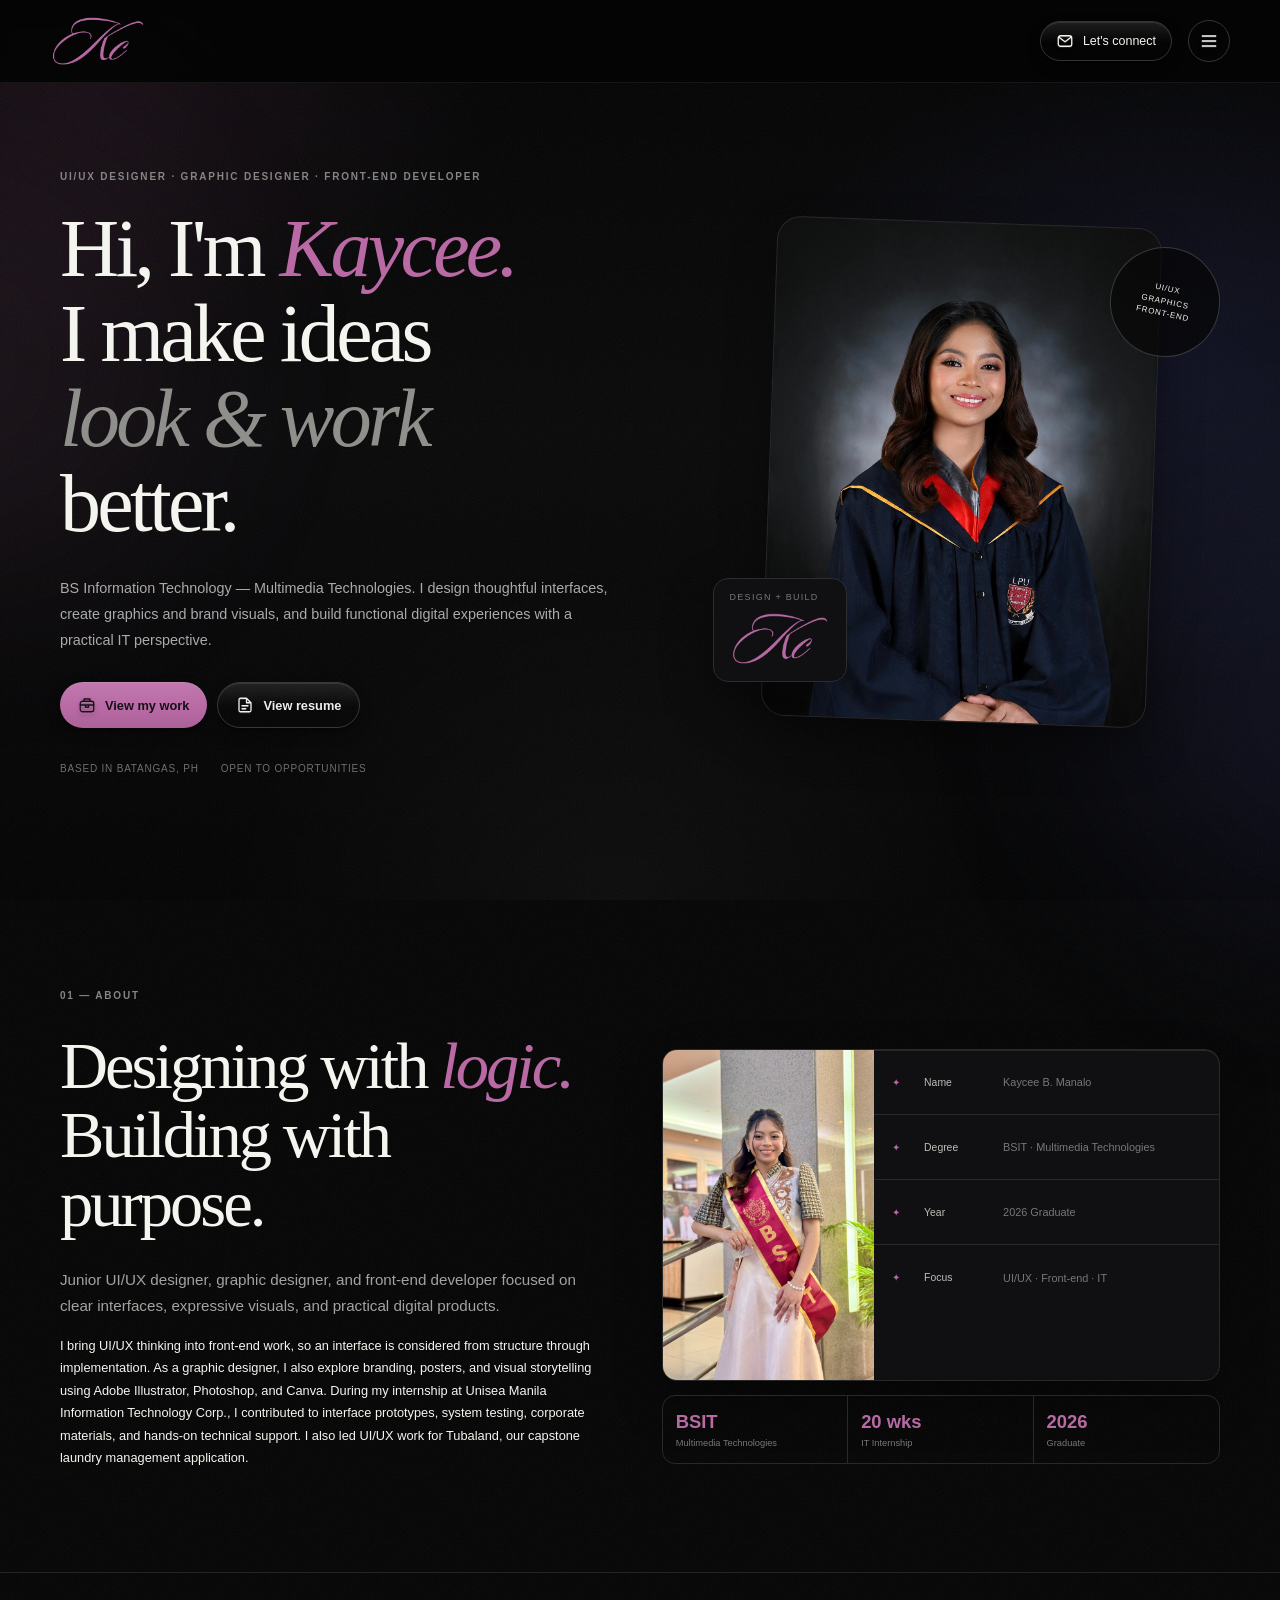
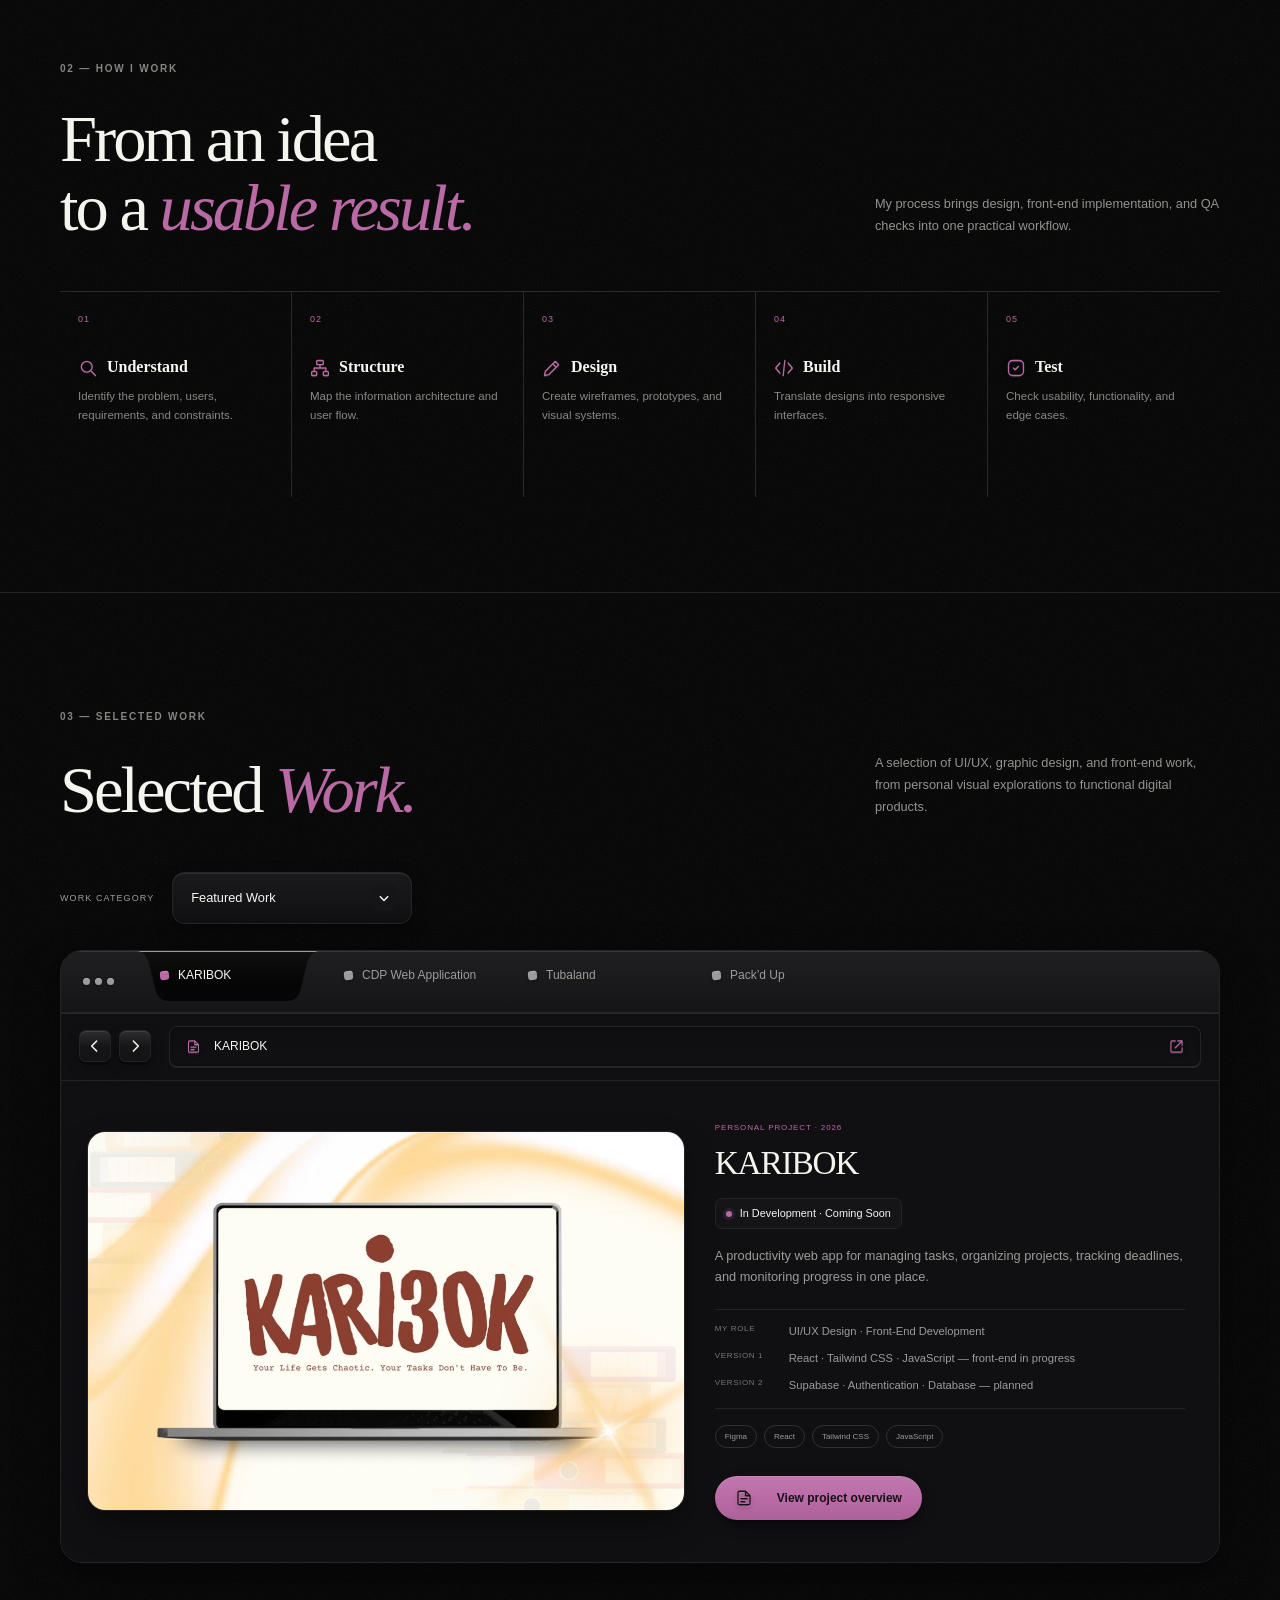
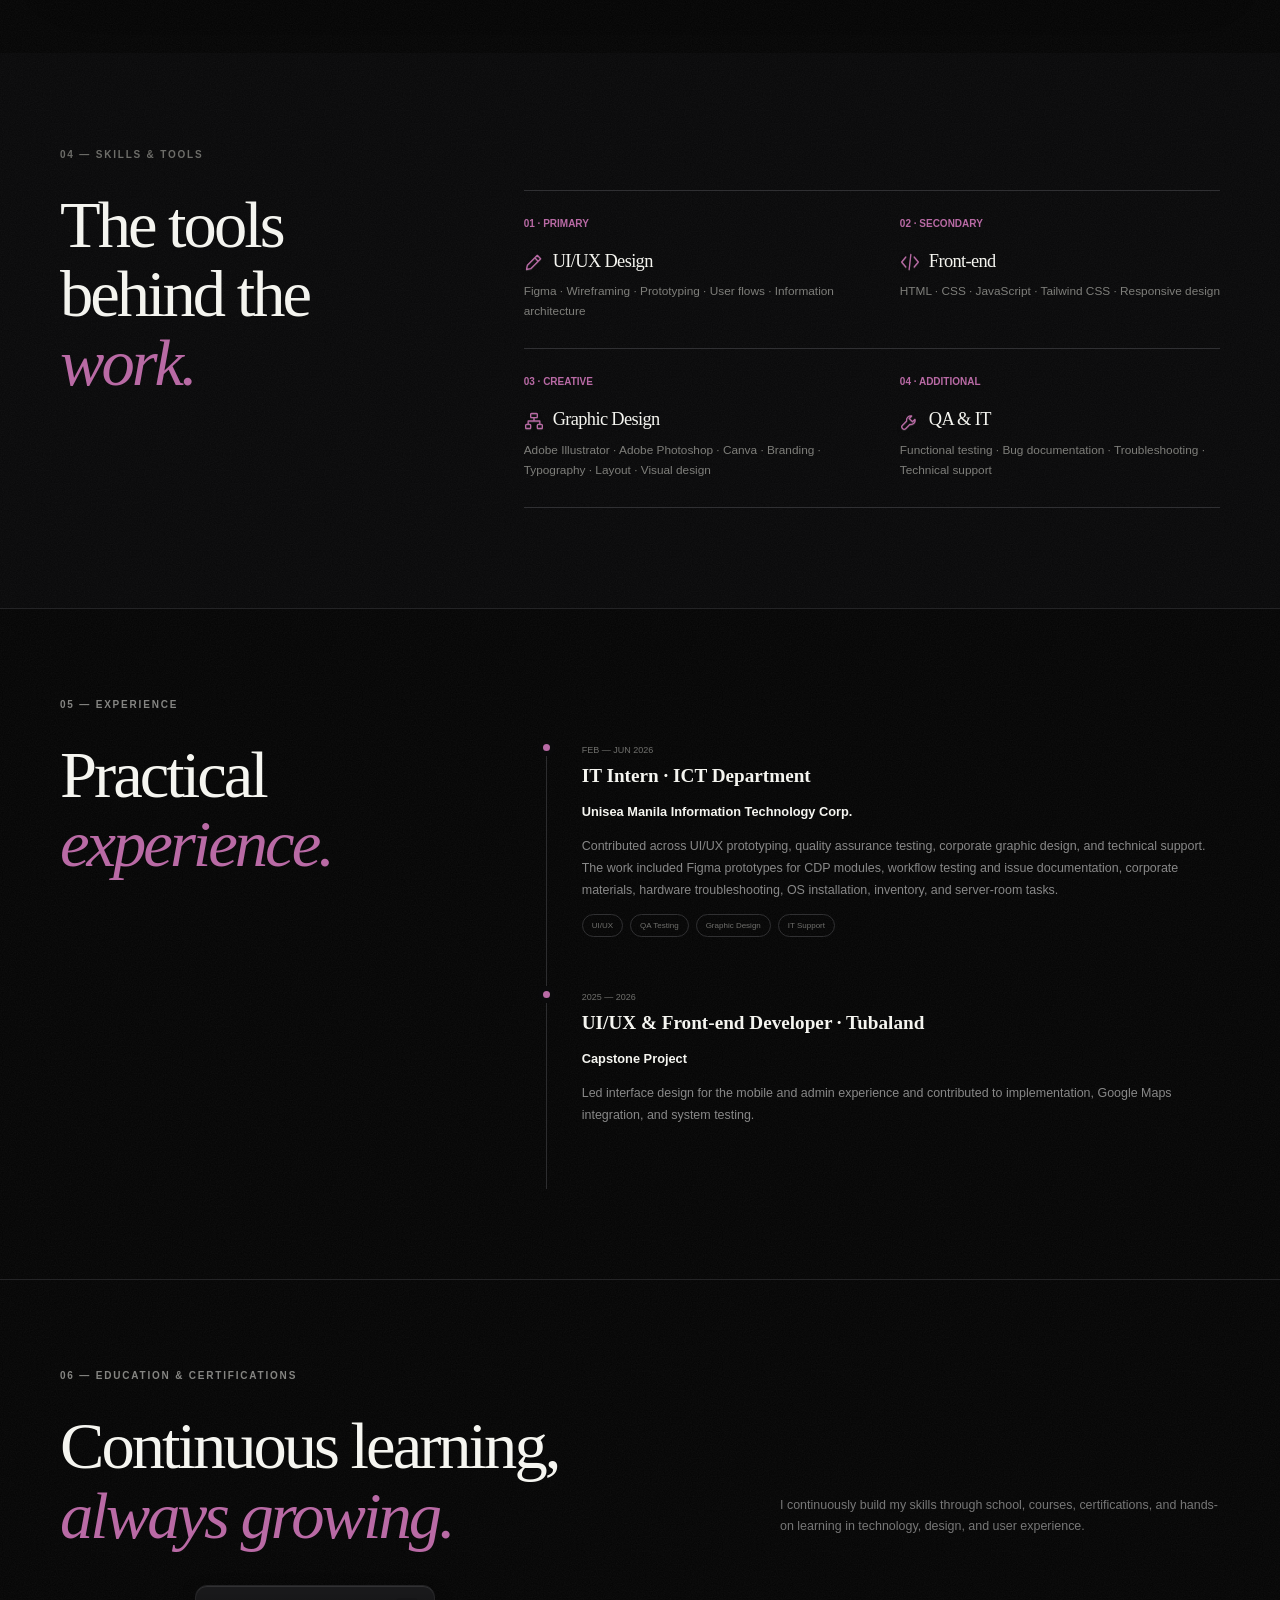
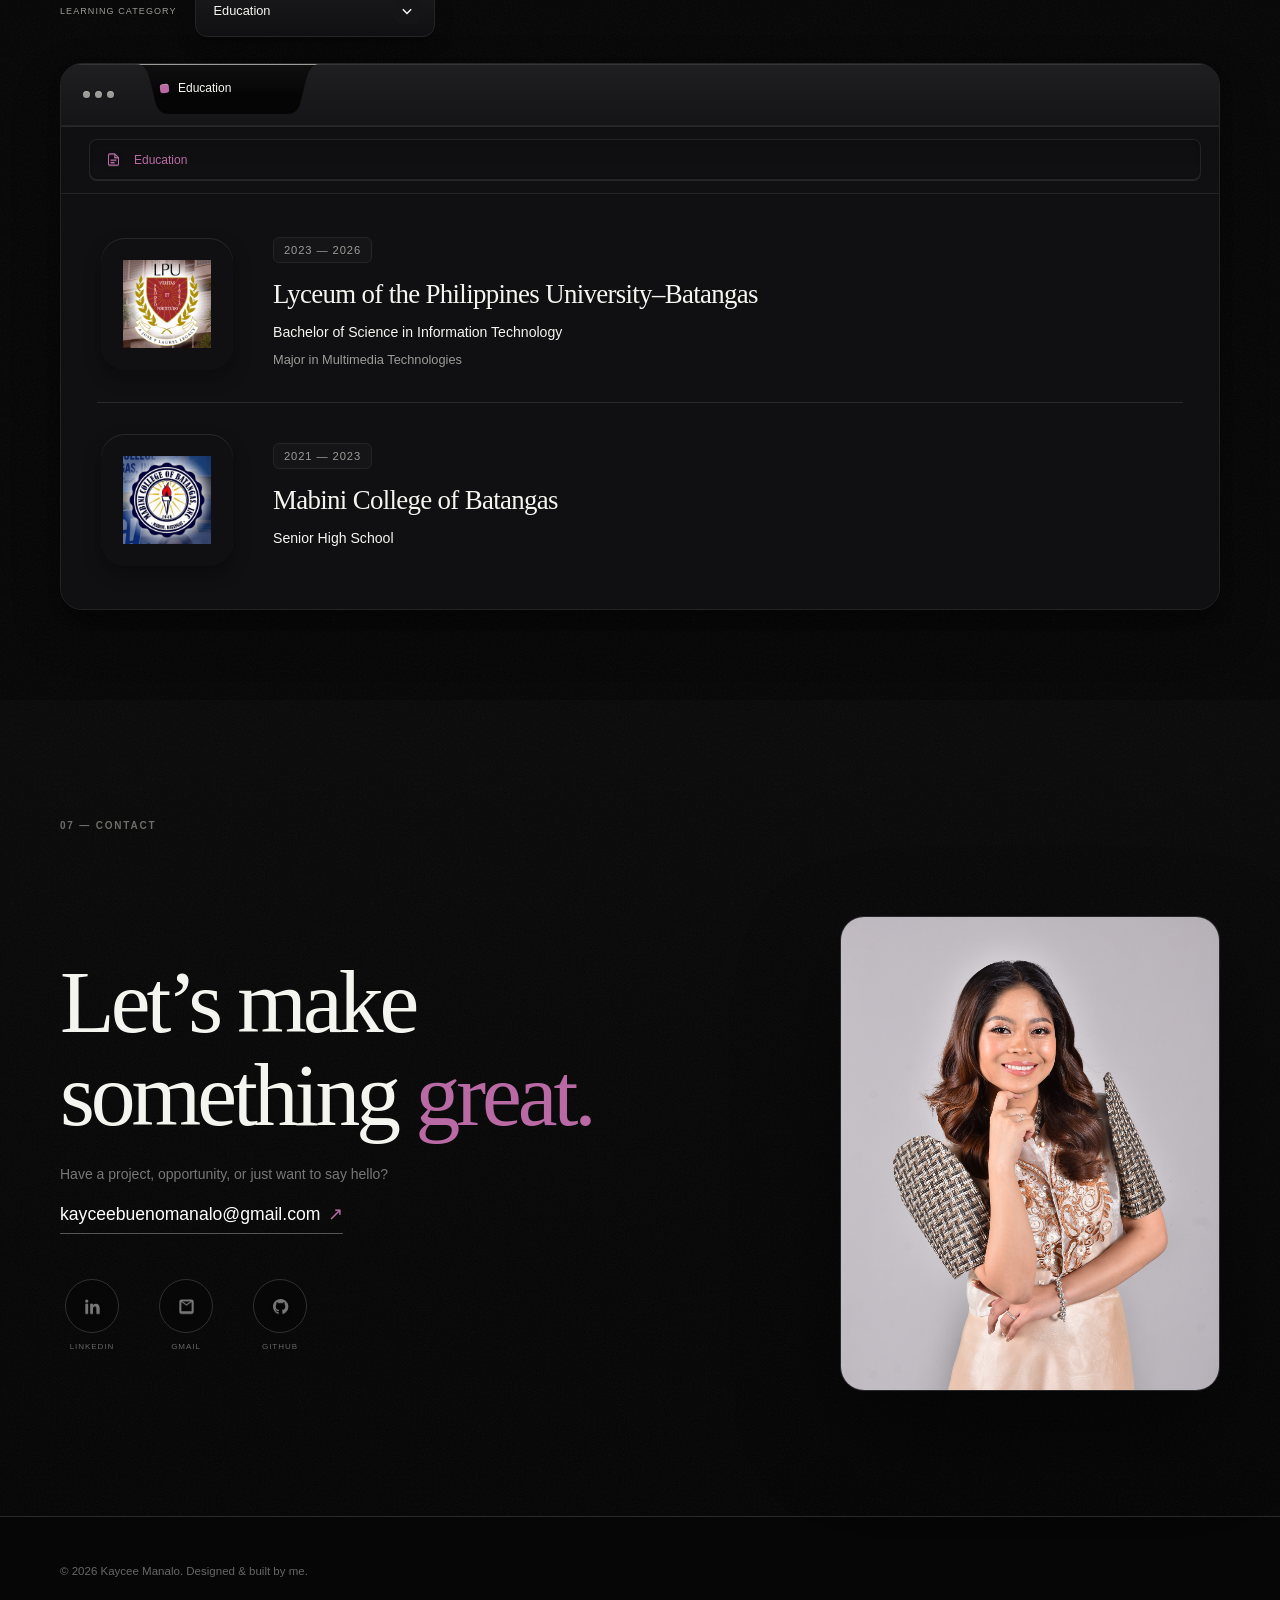
==== index.html @ 6a77f0c4 "Added GRAPHIC DESIGN as my another skill" ====
<!doctype html>
<html lang="en">
<head>
<meta charset="UTF-8"><meta name="viewport" content="width=device-width, initial-scale=1.0">
<meta name="description" content="Kaycee Manalo is a junior UI/UX designer, graphic designer, and front-end developer creating thoughtful interfaces, expressive visuals, and useful digital experiences.">
<meta property="og:title" content="Kaycee Manalo — UI/UX &amp; Graphic Designer · Front-end Developer">
<meta property="og:description" content="UI/UX design, graphic design, and front-end development — from branding and posters to functional digital experiences.">
<meta property="og:image" content="assets/images/kaycee-studio.jpg">
<title>Kaycee Manalo — UI/UX &amp; Graphic Designer · Front-end Developer</title>
<script>
// Decide before the splash markup is painted, including local-file return links.
(function(){
  const key='keysimadeit:intro-seen';
  let skip=['#work','#more-work','#featured-work'].includes(location.hash);
  try{
    skip=skip||sessionStorage.getItem(key)==='1';
    sessionStorage.setItem(key,'1');
  }catch(error){/* Browsing still works when session storage is unavailable. */}
  try{
    const previous=document.referrer?new URL(document.referrer):null;
    const current=new URL(location.href);
    skip=skip||(previous&&previous.origin===current.origin&&new URL('.',previous).href===new URL('.',current).href);
    skip=skip||performance.getEntriesByType('navigation')[0]?.type==='back_forward';
  }catch(error){/* Referrer and navigation timing are optional fallbacks. */}
  if(skip)document.documentElement.classList.add('no-splash');
})();
</script>
<style>html.no-splash #site-splash{display:none!important}</style>

<link rel="stylesheet" href="style.css">
</head>
<body id="top">
<div id="site-splash" class="site-splash" aria-hidden="true">
  <div class="splash-glow splash-glow-a"></div>
  <div class="splash-glow splash-glow-b"></div>
  <div class="splash-ring splash-ring-a"></div>
  <div class="splash-ring splash-ring-b"></div>
  <div class="splash-grid"></div>
  <div class="splash-inner">
    <div class="splash-kicker">PORTFOLIO · 2026</div>

    <div class="splash-brand"><img class="brand-logo" src="assets/images/portfolio-new-branding-logo.png" alt="Kaycee Manalo logo"></div>
    <p>DESIGN · TECHNOLOGY · DIGITAL EXPERIENCES</p>
    <div class="splash-line"><span></span></div>
    <div class="splash-status"><span>LOADING EXPERIENCE</span><b>PLEASE WAIT</b></div>
  </div>
</div>
<div class="bg-orb orb-1"></div><div class="bg-orb orb-2"></div><div class="noise"></div>
<header id="site-header"><nav class="nav-wrap" aria-label="Primary navigation"><a href="#home" class="brand"><img class="brand-logo" src="assets/images/portfolio-new-branding-logo.png" alt="Kaycee Manalo logo"></a><div class="desktop-nav"><a href="#work">Work</a><a href="#about">About</a><a href="#experience">Experience</a><a href="#skills">Skills</a></div><div class="nav-right"><a href="#contact" class="nav-cta">Let's connect ↗</a><button id="menu-btn" class="menu-btn" aria-expanded="false" aria-controls="mobile-menu" aria-label="Open menu">☰</button></div></nav></header>
<div id="menu-overlay" class="menu-overlay"></div>
<aside id="mobile-menu" class="mobile-menu" aria-hidden="true">
  <div class="mobile-menu-top">
    <span class="brand"><img class="brand-logo" src="assets/images/portfolio-new-branding-logo.png" alt="Kaycee Manalo logo"></span>
    <button id="menu-close" class="menu-close" aria-label="Close menu">×</button>
  </div>
  <nav class="mobile-menu-links">
    <a href="#work"><span>01</span>Work</a>
    <a href="#about"><span>02</span>About</a>
    <a href="#experience"><span>03</span>Experience</a>
    <a href="#skills"><span>04</span>Skills</a>
    <a href="#contact"><span>05</span>Contact</a>
  </nav>
  <div class="mobile-menu-bottom">
    <a href="documents/Kaycee-Manalo-Resume.pdf" target="_blank" class="btn btn-outline">Download resume ↗</a>
    <div class="mobile-menu-social">
      <a href="mailto:kayceebuenomanalo@gmail.com">Email</a>
      <a href="https://www.linkedin.com/in/kaycee-manalo-b856b1390" target="_blank" rel="noopener noreferrer">LinkedIn</a>
      <a href="https://wa.me/639944669719" target="_blank" rel="noopener noreferrer">WhatsApp</a>
    </div>
  </div>
</aside>
<main>
<section id="home" class="hero"><div class="container hero-grid"><div class="hero-copy reveal"><div class="eyebrow">UI/UX DESIGNER · GRAPHIC DESIGNER · FRONT-END DEVELOPER</div><h1>Hi, I'm <span>Kaycee.</span><br>I make ideas<br><em>look &amp; work</em><br>better.</h1><p>BS Information Technology — Multimedia Technologies. I design thoughtful interfaces, create graphics and brand visuals, and build functional digital experiences with a practical IT perspective.</p><div class="actions"><a class="btn btn-lime" href="#work">View my work ↗</a><a class="btn btn-outline" href="#contact">Let's connect ↗</a></div><div class="hero-meta"><span>Based in Batangas, PH</span><span>Open to opportunities</span></div></div><div class="hero-visual reveal delay-2"><div class="portrait-frame"><img src="assets/images/kaycee-studio.jpg" alt="Portrait of Kaycee Manalo"></div><div class="floating-note"><span>DESIGN + BUILD</span><strong><img class="brand-logo" src="assets/images/portfolio-new-branding-logo.png" alt="Kaycee Manalo logo"></strong></div><div class="circle-stamp">UI/UX<br>GRAPHICS<br>FRONT-END</div></div></div></section>

<section id="work" class="section work-spotlight"><div class="container"><div class="section-kicker">01 — Featured work</div><div class="spotlight-heading"><div><h2 class="display reveal">Work that makes<br><span>the case.</span></h2></div><p class="body reveal">A selection of UI/UX, graphic design, and front-end work, from personal visual explorations to functional digital products.</p></div><div class="spotlight-grid"><article class="spotlight-card reveal"><a class="spotlight-media" href="cdp.html"><img src="assets/images/cdp-landing.png" alt="CDP Web Application landing interface"></a><div class="spotlight-copy"><span>INTERNSHIP PROJECT · 2026</span><h3>CDP Web Application</h3><p>Internal-system interface prototypes and workflow testing for clearer administrative experiences.</p><dl><div><dt>My role</dt><dd>UI/UX Design · System Prototyping · QA</dd></div><div><dt>Tools</dt><dd>Figma</dd></div></dl><div class="tags"><span>Figma</span><span>UI/UX</span><span>QA</span></div><a class="featured-link" href="cdp.html">View case study <b>→</b></a></div></article><article class="spotlight-card reveal delay-1"><a class="spotlight-media" href="tubaland.html"><img src="assets/images/tubaland-prototype-1.jpg" alt="Tubaland laundry management application interface"></a><div class="spotlight-copy"><span>CAPSTONE PROJECT · 2025–2026</span><h3>Tubaland</h3><p>Laundry management made simpler through a customer-facing Android app and administrative interface.</p><dl><div><dt>My role</dt><dd>UI/UX Designer · Front-end Developer</dd></div><div><dt>Tools</dt><dd>Android · Java · Google Maps</dd></div></dl><div class="tags"><span>UI/UX</span><span>Android</span><span>Java</span></div><a class="featured-link" href="tubaland.html">View case study <b>→</b></a></div></article><article class="spotlight-card reveal delay-2"><a class="spotlight-media" href="packd-up.html"><img src="assets/images/packd-up-5.jpeg" alt="Pack'd Up e-commerce product listing"></a><div class="spotlight-copy"><span>COURSE PROJECT · 2024</span><h3>Pack’d Up</h3><p>A responsive e-commerce concept centered on direct navigation and clean product presentation.</p><dl><div><dt>My role</dt><dd>Visual Direction · UI Design · Front-end</dd></div><div><dt>Tools</dt><dd>Figma · HTML · Tailwind CSS · JavaScript</dd></div></dl><div class="tags"><span>Figma</span><span>Tailwind</span><span>JavaScript</span></div><a class="featured-link" href="packd-up.html">View case study <b>→</b></a></div></article></div></div></section>
<section id="about" class="section about-section"><div class="container"><div class="section-kicker">02 — About</div><div class="about-modern"><div class="about-copy reveal"><h2 class="display about-title">Designing with <span>logic.</span><br>Building with purpose.</h2><p class="lead">Junior UI/UX designer, graphic designer, and front-end developer focused on clear interfaces, expressive visuals, and practical digital products.</p><p class="body">I bring UI/UX thinking into front-end work, so an interface is considered from structure through implementation. As a graphic designer, I also explore branding, posters, and visual storytelling using Adobe Illustrator, Photoshop, and Canva. During my internship at Unisea Manila Information Technology Corp., I contributed to interface prototypes, system testing, corporate materials, and hands-on technical support. I also led UI/UX work for Tubaland, our capstone laundry management application.</p></div><div class="about-side reveal delay-2"><div class="about-card"><div class="about-photo-modern"><img src="assets/images/kaycee-graduation.jpg" alt="Kaycee Manalo in graduation attire"></div><div class="about-table"><div><span>✦</span><b>Name</b><em>Kaycee B. Manalo</em></div><div><span>✦</span><b>Degree</b><em>BSIT · Multimedia Technologies</em></div><div><span>✦</span><b>Year</b><em>2026 Graduate</em></div><div><span>✦</span><b>Focus</b><em>UI/UX · Front-end · IT</em></div></div></div><div class="about-mini-stats"><div><strong>BSIT</strong><span>Multimedia Technologies</span></div><div><strong>20 wks</strong><span>IT Internship</span></div><div><strong>2026</strong><span>Graduate</span></div></div></div></div></div></section>

<section class="section process-section"><div class="container"><div class="section-kicker">03 — How I work</div><div class="process-heading"><h2 class="display reveal">From an idea<br>to a <span>usable result.</span></h2><p class="body reveal">My process brings design, front-end implementation, and QA checks into one practical workflow.</p></div><ol class="process-list reveal"><li><b>01</b><div><h3>Understand</h3><p>Identify the problem, users, requirements, and constraints.</p></div></li><li><b>02</b><div><h3>Structure</h3><p>Map the information architecture and user flow.</p></div></li><li><b>03</b><div><h3>Design</h3><p>Create wireframes, prototypes, and visual systems.</p></div></li><li><b>04</b><div><h3>Build</h3><p>Translate designs into responsive interfaces.</p></div></li><li><b>05</b><div><h3>Test</h3><p>Check usability, functionality, and edge cases.</p></div></li></ol></div></section>
<section id="skills" class="section dark skills-section"><div class="container"><div class="section-kicker light">05 — Skills &amp; tools</div><div class="skills-layout"><div class="skills-intro reveal"><h2 class="display light">The tools<br>behind the <span>work.</span></h2></div><div class="skills-grid reveal"><article><b>01 · PRIMARY</b><h3>UI/UX Design</h3><p>Figma · Wireframing · Prototyping · User flows · Information architecture</p></article><article><b>02 · SECONDARY</b><h3>Front-end</h3><p>HTML · CSS · JavaScript · Tailwind CSS · Responsive design</p></article><article><b>03 · CREATIVE</b><h3>Graphic Design</h3><p>Adobe Illustrator · Adobe Photoshop · Canva · Branding · Typography · Layout · Visual design</p></article><article><b>04 · ADDITIONAL</b><h3>QA &amp; IT</h3><p>Functional testing · Bug documentation · Troubleshooting · Technical support</p></article></div></div></div></section>
<section id="designs" class="section dark designs-section"><div class="container">

<div class="section-kicker light">06 — Selected corporate work</div>

<div class="designs-top" style="margin-top:22px"><span class="design-count light-link">01 / 06</span></div><div class="designs-carousel reveal" data-standees><button class="design-nav prev" type="button" aria-label="Previous standee design">←</button><div class="designs-stage"><div class="design-card"><button type="button" class="design-item" data-lightbox="assets/images/design-1.webp" aria-label="Open standee design 1"><img src="assets/images/design-1.webp" alt="Standee design 1"></button></div><div class="design-card"><button type="button" class="design-item" data-lightbox="assets/images/design-2.webp" aria-label="Open standee design 2"><img src="assets/images/design-2.webp" alt="Standee design 2"></button></div><div class="design-card"><button type="button" class="design-item" data-lightbox="assets/images/design-3.webp" aria-label="Open standee design 3"><img src="assets/images/design-3.webp" alt="Standee design 3"></button></div><div class="design-card"><button type="button" class="design-item" data-lightbox="assets/images/design-4.webp" aria-label="Open standee design 4"><img src="assets/images/design-4.webp" alt="Standee design 4"></button></div><div class="design-card"><button type="button" class="design-item" data-lightbox="assets/images/design-5.webp" aria-label="Open standee design 5"><img src="assets/images/design-5.webp" alt="Standee design 5"></button></div><div class="design-card"><button type="button" class="design-item" data-lightbox="assets/images/design-6.webp" aria-label="Open standee design 6"><img src="assets/images/design-6.webp" alt="Standee design 6"></button></div></div><button class="design-nav next" type="button" aria-label="Next standee design">→</button></div><div class="design-caption"><em>A few things I’ve designed.</em><h2>CORPORATE DESIGN WORK</h2><p>Selected visual materials created during my internship, developed according to the company's established branding and reviewed by the President and Operations Manager.</p>
  <p class="design-note">Hiring templates and other designs are not shown due to confidentiality.</p></div>

</div></section><section id="more-work" class="section featured-section"><div class="container"><div class="section-kicker">07 — More project work</div><div class="featured-head"><h2 class="display reveal">More ways I<br><span>have explored.</span></h2></div><div class="featured-grid">
<article class="featured-card reveal delay-2"><div class="featured-media cdp-feature cdp-prototype-stack"><div class="cdp-thumb cdp-thumb-main"><img src="assets/images/cdp-landing.png" alt="CDP Web redesigned dashboard prototype"></div><div class="cdp-thumb cdp-thumb-left"><img src="assets/images/cdp-prototypes/Cdp Sign 1.png" alt="CDP Sign Figma prototype"></div><div class="cdp-thumb cdp-thumb-right"><img src="assets/images/cdp-prototypes/Calendar.png" alt="CDP calendar Figma prototype"></div></div><div class="featured-copy"><span class="featured-index">02 / INTERNSHIP · UI/UX</span><h3>CDP Web</h3><p>A corporate web and internal system design project focused on clearer workflows, service information, and responsive interfaces. Selected Figma prototypes are now included.</p><div class="tags"><span>Figma</span><span>UI/UX</span><span>System Design</span><span>QA</span></div><a class="featured-link" href="cdp.html">View case study ↗</a></div></article>
<article class="featured-card reveal"><div class="featured-media tubaland-feature"><div class="phone"><img src="assets/images/tubaland-prototype-1.jpg" alt="Tubaland app screen"></div><div class="phone second"><img src="assets/images/tubaland-prototype-2.jpg" alt="Tubaland app dashboard"></div><div class="phone third"><img src="assets/images/tubaland-prototype-3.jpg" alt="Tubaland login screen"></div></div><div class="featured-copy"><span class="featured-index">01 / CAPSTONE · 2025–2026</span><h3>Tubaland</h3><p>A laundry management application combining a customer-facing Android app with a web-based administrative interface.</p><div class="tags"><span>UI/UX</span><span>Android</span><span>Java</span><span>Google Maps</span></div><a class="featured-link" href="tubaland.html">View case study ↗</a></div></article>
<article class="featured-card reveal"><div class="featured-media pack-feature"><img src="assets/images/packd-up-5.jpeg" alt="Pack'd Up e-commerce screens"></div><div class="featured-copy"><span class="featured-index">03 / COURSE PROJECT · 2026</span><h3>Packd Up</h3><p>An e-commerce platform for travel essentials and accessories with a clean, modern shopping experience.</p><div class="tags"><span>Figma</span><span>Tailwind</span><span>JavaScript</span></div><a class="featured-link" href="packd-up.html">View case study ↗</a></div></article>
<article class="featured-card reveal"><div class="featured-media lms-feature"><img src="assets/images/lpub-dashboard-1.png" alt="LPUB Digital Services Dashboard screen"></div><div class="featured-copy"><span class="featured-index">04 / ACADEMIC · 2025</span><h3>LPUB LMS &amp; Dashboard</h3><p>A class exercise redesigning an LPU-B portal concept, built to explore Adobe XD as a prototyping tool for an employee-facing LMS and a digital services dashboard.</p><div class="tags"><span>Adobe XD</span><span>UI/UX</span><span>Prototyping</span></div><a class="featured-link" href="lpub-lms.html">View gallery ↗</a></div></article>
<article class="featured-card reveal delay-2"><div class="featured-media portal-feature"><img src="assets/images/lpub-portal-1.png" alt="LPUB Employee Portal screen"></div><div class="featured-copy"><span class="featured-index">05 / ACADEMIC · 2025</span><h3>LPUB Employee Portal &amp; Widget</h3><p>A portal redesign paired with a home-screen widget concept, so students can track progress and catch upcoming deadlines at a glance. Includes a before/after comparison.</p><div class="tags"><span>Adobe XD</span><span>UI/UX</span><span>Mobile Widget</span></div><a class="featured-link" href="lpub-portal.html">View gallery ↗</a></div></article>
<article class="featured-card reveal"><div class="featured-media meditrack-feature"><img src="assets/images/meditrack-doctor-1-after.png" alt="MediTrack doctor dashboard screen"></div><div class="featured-copy"><span class="featured-index">06 / ACADEMIC · 2025</span><h3>MediTrack — EMR Concept</h3><p>“Records Right, Day or Night.” A concept EMR system for doctors and patients, from Adobe XD wireframes to a coded front end. Full prototype-to-final comparison included.</p><div class="tags"><span>Adobe XD</span><span>Figma</span><span>EMR Concept</span></div><a class="featured-link" href="meditrack.html">View gallery ↗</a></div></article>
</div>
</div></section>
<section id="experience" class="section border-top"><div class="container"><div class="section-kicker">08 — Experience</div><div class="two-col"><h2 class="display reveal">Practical<br><span>experience.</span></h2><div class="timeline reveal"><div class="timeline-item"><span>FEB — JUN 2026</span><div><h3>IT Intern · ICT Department</h3><h4>Unisea Manila Information Technology Corp.</h4><p>Contributed across UI/UX prototyping, quality assurance testing, corporate graphic design, and technical support. The work included Figma prototypes for CDP modules, workflow testing and issue documentation, corporate materials, hardware troubleshooting, OS installation, inventory, and server-room tasks.</p><div class="tags"><span>UI/UX</span><span>QA Testing</span><span>Graphic Design</span><span>IT Support</span></div></div></div><div class="timeline-item"><span>2025 — 2026</span><div><h3>UI/UX &amp; Front-end Developer · Tubaland</h3><h4>Capstone Project</h4><p>Led interface design for the mobile and admin experience and contributed to implementation, Google Maps integration, and system testing.</p></div></div></div></div></div></section>

<section id="education" class="section border-top">

    <div class="container">

        <div class="section-kicker">07 — Education &amp; Certifications</div>

        <div class="work-head">
            <h2 class="display reveal">Continuous learning,<br><span>always growing.</span></h2>
            <p class="body reveal">I continuously build my skills through school, courses, certifications, and hands-on learning in technology, design, and user experience.</p>
        </div>

        <div class="learn-tabs reveal" role="tablist" aria-label="Education and certifications">
            <button class="learn-tab active" type="button" role="tab" aria-selected="true" aria-controls="panel-education" id="tab-education" data-target="panel-education">Education</button>
            <button class="learn-tab" type="button" role="tab" aria-selected="false" aria-controls="panel-certifications" id="tab-certifications" data-target="panel-certifications">Certifications</button>
            <span class="learn-tab-indicator" aria-hidden="true"></span>
        </div>

        <div class="learn-panel active" id="panel-education" role="tabpanel" aria-labelledby="tab-education">
            <div class="education-row reveal"><div class="edu-mark"><img class="edu-logo" src="assets/images/logo-lpu.png" alt="Lyceum of the Philippines University logo"></div><div class="edu-details"><span>2023 — 2026</span><strong>Lyceum of the Philippines University–Batangas</strong><h2>Bachelor of Science in Information Technology</h2><p>Major in Multimedia Technologies</p></div></div>
            <div class="education-row reveal"><div class="edu-mark"><img class="edu-logo" src="assets/images/logo-mabini.png" alt="Mabini College of Batangas logo"></div><div class="edu-details"><span>2021 — 2023</span><strong>Mabini College of Batangas</strong><h2>Senior High School</h2></div></div>
        </div>

        <div class="learn-panel" id="panel-certifications" role="tabpanel" aria-labelledby="tab-certifications" hidden>

            <p class="learn-panel-intro reveal">A focused overview of the credentials that support my UI/UX, design, development, and IT foundation.</p>

            <div class="cert-summary reveal" aria-label="Certificate descriptions">
              <article><p>Accenture · FutureLearn</p><h3>Digital Skills: User Experience</h3><span>Introduces user experience principles and the role of user-centred thinking in digital products.</span></article>
              <article><p>Accenture · FutureLearn</p><h3>Digital Skills: Mobile</h3><span>Explores mobile-focused digital experiences and the considerations behind designing for them.</span></article>
              <article><p>TESDA</p><h3>National Certificate III — Visual Graphic Design</h3><span>Recognizes foundational visual graphic design competency.</span></article>
              <article><p>CodeChum</p><h3>Java Object-Oriented Programming Certification Exam</h3><span>Validates learning in object-oriented programming concepts using Java.</span></article>
              <article><p>CodeChum</p><h3>IT7 — BSIT IIA Completion Certificate</h3><span>Documents completion of the listed BSIT IIA course requirement.</span></article>
              <article><p>Cisco Networking Academy</p><h3>DevNet Associate</h3><span>Covers introductory developer skills for software, APIs, and network automation.</span></article>
              <article><p>Cisco Networking Academy</p><h3>CCNA: Introduction to Networks</h3><span>Builds a foundation in networking concepts, architecture, and connectivity.</span></article>
              <article><p>Cisco Networking Academy</p><h3>CCNA: Switching, Routing, and Wireless Essentials</h3><span>Develops knowledge of switching, routing, and wireless network fundamentals.</span></article>
              <article><p>Google · Coursera</p><h3>Foundations of Cybersecurity</h3><span>Introduces core cybersecurity concepts, practices, and career pathways.</span></article>
            </div>

            <!-- CERTIFICATION CAROUSEL -->
        <div
            class="portfolio-carousel cert-carousel reveal"
            data-carousel="certs"
        >

            <!-- PREVIOUS BUTTON -->
            <button
                class="carousel-arrow prev"
                type="button"
                aria-label="Previous certificate"
            >
                ‹
            </button>


            <!-- CAROUSEL WINDOW -->
            <div class="carousel-window">

                <div class="carousel-track">


                    <!-- =========================================
                         NEW CERTIFICATE 01
                         ========================================= -->

                    <button
                        class="carousel-item cert-item"
                        type="button"
                        data-lightbox="assets/images/cert-accenture-ux.jpg"
                    >

                        <img
                            src="assets/images/cert-accenture-ux.jpg"
                            alt="Accenture Digital Skills: User Experience Certificate"
                        >

                        <div class="cert-info">

                            <b>
                                Digital Skills: User Experience
                            </b>

                            <span>
                                Accenture · FutureLearn
                            </span>

                            <small>
                                Issued September 7, 2026
                            </small>

                        </div>

                    </button>



                    <!-- =========================================
                         NEW CERTIFICATE 02
                         ========================================= -->

                    <button
                        class="carousel-item cert-item"
                        type="button"
                        data-lightbox="assets/images/cert-accenture-mobile.jpg"
                    >

                        <img
                            src="assets/images/cert-accenture-mobile.jpg"
                            alt="Accenture Digital Skills: Mobile Certificate"
                        >

                        <div class="cert-info">

                            <b>
                                Digital Skills: Mobile
                            </b>

                            <span>
                                Accenture · FutureLearn
                            </span>

                            <small>
                                Issued September 7, 2026
                            </small>

                        </div>

                    </button>



                    <!-- =========================================
                         EXISTING CERTIFICATE 01
                         ========================================= -->

                    <button
                        class="carousel-item cert-item"
                        type="button"
                        data-lightbox="assets/images/cert-IMG_5212.jpeg"
                    >

                        <img
                            src="assets/images/cert-IMG_5212.jpeg"
                            alt="Certificate"
                        >

                        <div class="cert-info">

                            <b>
                                Certificate
                            </b>

                            <span>
                                Google / Coursera
                            </span>

                        </div>

                    </button>



                    <!-- =========================================
                         EXISTING CERTIFICATE 02
                         ========================================= -->

                    <button
                        class="carousel-item cert-item"
                        type="button"
                        data-lightbox="assets/images/cert-IMG_5209.jpeg"
                    >

                        <img
                            src="assets/images/cert-IMG_5209.jpeg"
                            alt="Certificate"
                        >

                        <div class="cert-info">

                            <b>
                                Certificate
                            </b>

                            <span>
                                Cisco Networking Academy
                            </span>

                        </div>

                    </button>



                    <!-- =========================================
                         EXISTING CERTIFICATE 03
                         ========================================= -->

                    <button
                        class="carousel-item cert-item"
                        type="button"
                        data-lightbox="assets/images/cert-IMG_5208.jpeg"
                    >

                        <img
                            src="assets/images/cert-IMG_5208.jpeg"
                            alt="Certificate"
                        >

                        <div class="cert-info">

                            <b>
                                Certificate
                            </b>

                            <span>
                                Cisco Networking Academy
                            </span>

                        </div>

                    </button>



                    <!-- =========================================
                         EXISTING CERTIFICATE 04
                         ========================================= -->

                    <button
                        class="carousel-item cert-item"
                        type="button"
                        data-lightbox="assets/images/cert-IMG_5210.jpeg"
                    >

                        <img
                            src="assets/images/cert-IMG_5210.jpeg"
                            alt="Certificate"
                        >

                        <div class="cert-info">

                            <b>
                                Certificate
                            </b>

                            <span>
                                Learning Certificate
                            </span>

                        </div>

                    </button>



                    <!-- =========================================
                         EXISTING CERTIFICATE 05
                         ========================================= -->

                    <button
                        class="carousel-item cert-item"
                        type="button"
                        data-lightbox="assets/images/cert-IMG_5206.jpeg"
                    >

                        <img
                            src="assets/images/cert-IMG_5206.jpeg"
                            alt="Certificate"
                        >

                        <div class="cert-info">

                            <b>
                                Certificate
                            </b>

                            <span>
                                Programming / IT
                            </span>

                        </div>

                    </button>



                    <!-- =========================================
                         EXISTING CERTIFICATE 06
                         ========================================= -->

                    <button
                        class="carousel-item cert-item"
                        type="button"
                        data-lightbox="assets/images/cert-IMG_5207.jpeg"
                    >

                        <img
                            src="assets/images/cert-IMG_5207.jpeg"
                            alt="Certificate"
                        >

                        <div class="cert-info">

                            <b>
                                Certificate
                            </b>

                            <span>
                                LPU-Batangas
                            </span>

                        </div>

                    </button>



                    <!-- =========================================
                         EXISTING CERTIFICATE 07
                         ========================================= -->

                    <button
                        class="carousel-item cert-item"
                        type="button"
                        data-lightbox="assets/images/cert-IMG_5211.jpeg"
                    >

                        <img
                            src="assets/images/cert-IMG_5211.jpeg"
                            alt="Certificate"
                        >

                        <div class="cert-info">

                            <b>
                                Certificate
                            </b>

                            <span>
                                Professional Certification
                            </span>

                        </div>

                    </button>


                </div>

            </div>


            <!-- NEXT BUTTON -->
            <button
                class="carousel-arrow next"
                type="button"
                aria-label="Next certificate"
            >
                ›
            </button>


            <!-- DOTS -->
            <div class="carousel-dots"></div>

        </div>

            <div class="learn-list cert-list"></div>

        </div>

    </div>

</section>

<section id="contact" class="contact">
  <div class="container">

    <div class="section-kicker light">11 — Contact</div>

    <div class="contact-inner">
      <div class="contact-grid">

        <div class="contact-text">

          <h2>Let’s make<br>something <span>great.</span></h2>

          <p>Have a project, opportunity, or just want to say hello?</p>

          <a
            href="mailto:kayceebuenomanalo@gmail.com"
            class="contact-email"
          >
            kayceebuenomanalo@gmail.com <span>↗</span>
          </a>

          <div class="contact-links" aria-label="Contact and social links">

            <!-- LinkedIn -->
            <a
              href="https://www.linkedin.com/in/kaycee-manalo-b856b1390"
              class="contact-link"
              target="_blank"
              rel="noopener noreferrer"
              aria-label="LinkedIn"
              title="LinkedIn"
            >
              <span class="contact-icon">
                <svg viewBox="0 0 24 24" aria-hidden="true">
                  <path d="M6.5 8.5H3V21h3.5V8.5ZM4.75 3A2.05 2.05 0 1 0 4.75 7.1 2.05 2.05 0 0 0 4.75 3ZM21 13.9c0-3.76-2.01-5.51-4.7-5.51-2.17 0-3.14 1.19-3.68 2.03V8.5H9.12V21h3.5v-6.19c0-1.63.31-3.21 2.33-3.21 1.99 0 2.02 1.86 2.02 3.31V21H21v-7.1Z"/>
                </svg>
              </span>
              <span class="contact-label">LinkedIn</span>
            </a>

            <!-- Gmail -->
            <a
              href="mailto:kayceebuenomanalo@gmail.com"
              class="contact-link"
              aria-label="Email"
              title="Email"
            >
              <span class="contact-icon">
                <svg viewBox="0 0 24 24" aria-hidden="true">
                  <path d="M3 5.5A2.5 2.5 0 0 1 5.5 3h13A2.5 2.5 0 0 1 21 5.5v13a2.5 2.5 0 0 1-2.5 2.5h-13A2.5 2.5 0 0 1 3 18.5v-13ZM5.5 6v12h13V6l-6.5 4.8L5.5 6Zm1.4-.5L12 9.1l5.1-3.6H6.9Z"/>
                </svg>
              </span>
              <span class="contact-label">Gmail</span>
            </a>

            <!-- Facebook -->
            <a
              href="https://www.facebook.com/sotuwobewi/"
              class="contact-link"
              target="_blank"
              rel="noopener noreferrer"
              aria-label="Facebook"
              title="Facebook"
            >
              <span class="contact-icon">
                <svg viewBox="0 0 24 24" aria-hidden="true">
                  <path d="M13.5 21v-8h2.75l.5-3h-3.25V8.05c0-.87.29-1.55 1.62-1.55h1.73V3.82A22.2 22.2 0 0 0 14.33 3C11.82 3 10 4.53 10 7.34V10H7v3h3v8h3.5Z"/>
                </svg>
              </span>
              <span class="contact-label">Facebook</span>
            </a>

            <!-- Viber -->
            <a
              href="viber://chat?number=%2B639616757603"
              class="contact-link"
              aria-label="Viber"
              title="Viber"
            >
              <span class="contact-icon">
                <svg viewBox="0 0 24 24" aria-hidden="true">
                  <path d="M17.7 2.8C15.2 1.4 8.8 1.3 6.3 2.8 3.5 4.4 2.9 7.8 2.8 11.6c-.1 3.8.5 7.2 3.5 8.8l-.1 1.9c0 .4.4.6.7.4l2.3-1.5c2.2.5 6.1.5 8.5-.1 3-1.6 3.6-5 3.5-8.8-.1-3.8-.7-7.2-3.5-8.8ZM16.9 15l-1.2 1.2c-.4.4-1 .5-1.5.3-3.6-1.4-5.8-3.6-7.2-7.2-.2-.5-.1-1.1.3-1.5l1.2-1.2c.3-.3.8-.3 1.1 0l1.5 1.5c.3.3.3.8 0 1.1l-.7.7c.6 1.2 1.5 2.1 2.7 2.7l.7-.7c.3-.3.8-.3 1.1 0l1.5 1.5c.8.8.8 1.2.5 1.6Z"/>
                </svg>
              </span>
              <span class="contact-label">Viber</span>
            </a>

            <!-- WhatsApp -->
            <a
              href="https://wa.me/639944669719"
              class="contact-link"
              target="_blank"
              rel="noopener noreferrer"
              aria-label="WhatsApp"
              title="WhatsApp"
            >
              <span class="contact-icon">
                <svg viewBox="0 0 24 24" aria-hidden="true">
                  <path d="M12 2.5a9.5 9.5 0 0 0-8.2 14.3L2.5 21.5l4.9-1.3A9.5 9.5 0 1 0 12 2.5Zm0 17.2a7.7 7.7 0 0 1-3.9-1.1l-.3-.2-2.9.8.8-2.8-.2-.3A7.7 7.7 0 1 1 12 19.7Zm4.2-5.7c-.2-.1-1.4-.7-1.6-.8-.2-.1-.4-.1-.5.1-.2.2-.6.8-.7.9-.1.2-.3.2-.5.1-1.4-.7-2.3-1.3-3.2-2.9-.2-.3.2-.3.5-1 .1-.2.1-.3 0-.5l-.8-1.9c-.2-.5-.4-.4-.5-.4h-.4c-.2 0-.5.1-.7.3-.2.2-.9.9-.9 2.2s.9 2.5 1 2.7c.1.2 1.8 2.8 4.4 3.9 1.7.7 2.3.8 2.6.7.4-.1 1.4-.6 1.6-1.2.2-.6.2-1.1.1-1.2-.1-.1-.3-.2-.5-.3Z"/>
                </svg>
              </span>
              <span class="contact-label">WhatsApp</span>
            </a>

          </div>

        </div>

        <div class="contact-photo">
          <!-- Replace this image with your own photo -->
          <img src="assets/images/contact-photo.jpeg" alt="Kaycee Manalo">
        </div>

      </div>
    </div>

  </div>
</section>

<template id="karibok-featured-card">
  <article class="spotlight-card karibok-card reveal">
    <a class="spotlight-media featured-media karibok-media" href="karibok.html" aria-label="Explore Karibok, a personal project in development">
      <img src="assets/images/karibok-thumbnail.jpeg" alt="Karibok branding on a laptop — Your Life Gets Chaotic. Your Tasks Don't Have To Be." width="1190" height="755">
    </a>
    <div class="spotlight-copy">
      <span>PERSONAL PROJECT · 2026</span>
      <h3>KARIBOK</h3>
      <div class="project-status"><i aria-hidden="true"></i>In Development · Coming Soon</div>
      <p>A productivity web app for managing tasks, organizing projects, tracking deadlines, and monitoring progress in one place.</p>
      <dl>
        <div><dt>My role</dt><dd>UI/UX Design · Front-End Development</dd></div>
        <div><dt>Version 1</dt><dd>React · Tailwind CSS · JavaScript — front-end in progress</dd></div>
        <div><dt>Version 2</dt><dd>Supabase · Authentication · Database — planned</dd></div>
      </dl>
      <div class="tags"><span>Figma</span><span>React</span><span>Tailwind CSS</span><span>JavaScript</span></div>
      <a class="featured-link" href="karibok.html">View project overview ↗</a>
    </div>
  </article>
</template>
</main>

<footer class="site-footer">

  <div class="container footer-bottom">
    <span class="footer-copy">© <span id="year"></span> Kaycee Manalo. Designed &amp; built by me.</span>
    <a href="#top" class="back-to-top" aria-label="Back to top" title="Back to top">
      <svg viewBox="0 0 24 24" fill="none" stroke="currentColor" stroke-width="1.8" stroke-linecap="round" stroke-linejoin="round" aria-hidden="true"><path d="m6 12 6-6 6 6M12 6v13"/></svg>
    </a>
  </div>
</footer>

<div id="lightbox" class="lightbox" aria-hidden="true"><button id="close-lightbox">×</button><img id="lightbox-img" alt="Expanded portfolio item"></div>
<script src="personal-work.js"></script>
<script src="script.js"></script>
<script src="button-icons.js"></script></body></html>
---- style.css ----
:root{
  --bg:#050505;--bg2:#0b0b0d;--panel:#101012;--panel2:#151517;
  --text:#f5f5f0;--muted:#9b9b98;--line:#242426;--lime:#B96AA5;
  --blue:#6672ff;--white:#fff;
}
*{box-sizing:border-box}
html{scroll-behavior:smooth}
body{margin:0;background:var(--bg);color:var(--text);font-family:Arial,Helvetica,sans-serif;overflow-x:hidden}
body:before{content:"";position:fixed;inset:0;z-index:-10;pointer-events:none;
background:
radial-gradient(650px 500px at 8% 8%,rgba(185,106,165,.10),transparent 60%),
radial-gradient(700px 520px at 92% 40%,rgba(89,103,255,.10),transparent 62%),
radial-gradient(600px 500px at 48% 100%,rgba(255,255,255,.035),transparent 65%),
linear-gradient(180deg,#030303 0%,#09090a 48%,#030303 100%)}
a{color:inherit}
img{max-width:100%}
.container{width:min(1180px,calc(100% - 40px));margin:0 auto}
.bg-orb{position:fixed;width:420px;height:420px;border-radius:50%;filter:blur(120px);opacity:.10;pointer-events:none;z-index:-2}
.orb-1{background:var(--lime);left:-250px;top:150px}.orb-2{background:var(--blue);right:-250px;top:55%}
.noise{position:fixed;inset:0;opacity:.025;pointer-events:none;z-index:30;background-image:url("data:image/svg+xml,%3Csvg xmlns='http://www.w3.org/2000/svg' width='160' height='160'%3E%3Cfilter id='n'%3E%3CfeTurbulence type='fractalNoise' baseFrequency='.8' numOctaves='3' stitchTiles='stitch'/%3E%3C/filter%3E%3Crect width='100%25' height='100%25' filter='url(%23n)'/%3E%3C/svg%3E")}

#site-header{
  position:fixed;
  top:0;
  left:0;
  right:0;
  z-index:50;
  background:rgba(5,5,5,.94);
  backdrop-filter:blur(5px);
  -webkit-backdrop-filter:blur(5px);
  border-bottom:1px solid rgba(255,255,255,.07);
  transition:.3s;
}

.nav-wrap{
  height:82px;
  width:min(1180px,calc(100% - 40px));
  margin:auto;
  display:flex;
  align-items:center;
  justify-content:space-between;
  gap:25px;
}

.brand{
  font-weight:900;
  text-decoration:none;
  letter-spacing:-.06em;
  font-size:1.05rem;
}

.brand span{color:var(--lime)}

.brand b{
  font-size:.5rem;
  vertical-align:top;
  margin-left:2px;
}

.nav-right{
  display:flex;
  align-items:center;
  gap:16px;
}

.nav-cta{
  font-size:.78rem;
  text-decoration:none;
  border:1px solid #343436;
  border-radius:999px;
  padding:10px 15px;
  transition:.2s;
}

.nav-cta:hover{
  border-color:var(--lime);
  color:var(--lime);
}

.menu-btn{
  display:flex;
  align-items:center;
  justify-content:center;
  width:42px;
  height:42px;
  background:none;
  border:1px solid #343436;
  border-radius:50%;
  color:#fff;
  font-size:16px;
  cursor:pointer;
  transition:border-color .2s ease,color .2s ease;
}

.menu-btn:hover{
  border-color:var(--lime);
  color:var(--lime);
}

.menu-overlay{position:fixed;inset:0;background:rgba(3,3,4,.6);backdrop-filter:blur(2px);z-index:59;opacity:0;visibility:hidden;transition:opacity .35s ease,visibility .35s ease}
.menu-overlay.open{opacity:1;visibility:visible}

.mobile-menu{position:fixed;top:0;right:0;bottom:0;width:min(380px,86vw);background:#0a0a0b;border-left:1px solid #222;z-index:60;
  display:flex;flex-direction:column;padding:26px 30px 34px;
  transform:translateX(100%);transition:transform .4s cubic-bezier(.2,.9,.2,1)}
.mobile-menu.open{transform:translateX(0)}

.mobile-menu-top{display:flex;align-items:center;justify-content:space-between;padding-bottom:26px;border-bottom:1px solid #1e1e20}
.menu-close{background:none;border:0;color:#999;font-size:26px;line-height:1;cursor:pointer;transition:color .2s ease}
.menu-close:hover{color:var(--lime)}

.mobile-menu-links{display:flex;flex-direction:column;padding:22px 0;gap:2px}
.mobile-menu-links a{display:flex;align-items:baseline;gap:14px;color:#e8e8e5;text-decoration:none;font-size:1.35rem;font-weight:700;letter-spacing:-.02em;padding:11px 0;transition:color .2s ease,transform .2s ease}
.mobile-menu-links a span{font-family:Arial,Helvetica,sans-serif;font-size:11px;font-weight:400;color:#666;letter-spacing:.05em}
.mobile-menu-links a:hover{color:var(--lime);transform:translateX(4px)}

.mobile-menu-bottom{margin-top:auto;padding-top:22px;border-top:1px solid #1e1e20;display:flex;flex-direction:column;gap:18px}
.mobile-menu-bottom .btn{width:100%}
.mobile-menu-social{display:flex;gap:18px;flex-wrap:wrap}
.mobile-menu-social a{color:#999;text-decoration:none;font-size:.8rem;transition:color .2s ease}
.mobile-menu-social a:hover{color:var(--lime)}

.hero{min-height:100vh;padding:145px 0 80px;display:flex;align-items:center}
.hero-grid{display:grid;grid-template-columns:1.05fr .95fr;gap:70px;align-items:center}
.eyebrow,.section-kicker{font-family:Arial,Helvetica,sans-serif;font-size:10px;letter-spacing:.17em;color:#858582;text-transform:uppercase}
.hero h1{font-size:clamp(4.5rem,8vw,8.5rem);line-height:.82;letter-spacing:-.085em;margin:24px 0 30px;font-weight:800}
.hero h1 span{color:var(--lime)}.hero h1 em{font-style:normal;color:#8f8f8b}
.hero-copy>p{max-width:620px;color:#aaa;line-height:1.8;font-size:1.03rem}
.actions{display:flex;gap:10px;flex-wrap:wrap;margin-top:28px}
.btn{display:inline-flex;align-items:center;justify-content:center;border-radius:999px;padding:13px 18px;text-decoration:none;font-size:.8rem;font-weight:700}
.btn-lime{background:var(--lime);color:#080808}.btn-lime:hover{transform:translateY(-2px)}
.btn-outline{border:1px solid #38383a;color:#eee}.btn-outline:hover{border-color:var(--lime);color:var(--lime)}
.hero-meta{display:flex;gap:22px;margin-top:35px;color:#6f6f6c;font:10px Arial,Helvetica,sans-serif;text-transform:uppercase;letter-spacing:.08em}
.hero-visual{position:relative;min-height:610px;display:flex;align-items:center;justify-content:center}
.portrait-frame{width:min(430px,90%);height:570px;border:1px solid #29292b;border-radius:24px;overflow:hidden;background:#111;box-shadow:0 40px 100px rgba(0,0,0,.45);transform:rotate(2deg)}
.portrait-frame img{width:100%;height:100%;object-fit:cover;object-position:center top;display:block}
.floating-note{position:absolute;left:2%;bottom:70px;background:#101012;border:1px solid #2d2d2f;border-radius:15px;padding:13px 16px;box-shadow:0 20px 50px rgba(0,0,0,.35)}
.floating-note span{display:block;color:#777;font:9px Arial,Helvetica,sans-serif;letter-spacing:.14em}.floating-note strong{font-size:1rem}
.circle-stamp{position:absolute;right:0;top:55px;width:110px;height:110px;border:1px solid #38383a;border-radius:50%;display:flex;align-items:center;justify-content:center;text-align:center;font:8px Arial,Helvetica,sans-serif;line-height:1.6;letter-spacing:.1em;transform:rotate(12deg);background:rgba(5,5,5,.65)}

.section{padding:110px 0}.border-top{border-top:1px solid var(--line)}
.section.dark{background:#080809}.section.compact{padding:85px 0}
.section-kicker{margin-bottom:30px}.section-kicker.light{color:#6d6d69}
.display{font-size:clamp(3.2rem,6.5vw,7rem);line-height:.9;letter-spacing:-.075em;margin:0;font-weight:800}
.display.light{color:#f4f4ef}.display span{color:var(--lime)}
.lead{font-size:1.12rem;line-height:1.8;color:#a3a3a0;max-width:720px}
.two-col{display:grid;grid-template-columns:.75fr 1.25fr;gap:70px}
.about-grid{display:grid;grid-template-columns:.75fr 1.25fr;gap:70px;align-items:center}
.about-photo{height:500px;border-radius:22px;overflow:hidden;border:1px solid #29292b}
.about-photo img{width:100%;height:100%;object-fit:cover;object-position:center top}
.light-copy{color:#aaa;line-height:1.85}
.stats{display:grid;grid-template-columns:1fr 1fr;gap:1px;background:#252527;margin-top:35px;border:1px solid #252527}
.stats div{background:#0b0b0d;padding:22px}.stats strong{font-size:1.8rem;display:block}.stats span{font:9px Arial;color:#70706d;text-transform:uppercase;letter-spacing:.1em}

.skills-grid{display:grid;grid-template-columns:repeat(2,1fr);gap:1px;background:#29292b;border:1px solid #29292b}
.skills-grid>div{background:#0b0b0d;padding:28px;min-height:180px}.skills-grid>div:hover{background:#101012}
.skills-grid b{font-size:1.1rem}.skills-grid p{color:#777;line-height:1.7;font-size:.85rem}.skills-grid span{font:9px Arial;color:var(--lime)}

.work-head{display:flex;justify-content:space-between;gap:30px;align-items:end;margin-bottom:45px}.work-head p{color:#777;max-width:440px;line-height:1.7}
.project{border-top:1px solid #29292b;padding:45px 0;display:grid;grid-template-columns:70px 1fr;gap:35px}
.project-top{font:10px Arial;color:#70706d}.project-content{display:grid;grid-template-columns:.7fr 1.3fr;gap:45px;align-items:center}
.project-content h3{font-size:clamp(2.2rem,4vw,4.5rem);letter-spacing:-.065em;line-height:.9;margin:0 0 18px}.project-content p{color:#888;line-height:1.8}
.project-links{display:flex;gap:10px;flex-wrap:wrap;margin-top:22px}
.project-links a{font-size:.72rem;border-bottom:1px solid #444;text-decoration:none;padding-bottom:4px}.project-links a:hover{color:var(--lime);border-color:var(--lime)}
.project-art{min-height:340px;border:1px solid #29292b;border-radius:20px;overflow:hidden;position:relative;background:#101012}
.project-art img{width:100%;height:100%;object-fit:cover;display:block}
.tubaland-art{background:radial-gradient(circle at 70% 30%,rgba(185,106,165,.2),transparent 40%),#0d0d0e}
.tubaland-art .phone{position:absolute;width:30%;max-height:90%;object-fit:cover;border-radius:16px;border:1px solid #333;box-shadow:0 20px 50px #000;left:15%;top:5%}
.tubaland-art .phone.second{left:35%;top:14%}.tubaland-art .phone.third{left:55%;top:23%}
.cdp-art,.pack-art{padding:0}.cdp-art img,.pack-art img{object-fit:contain;background:#0c0c0d}
.tags,.tag-row{display:flex;gap:7px;flex-wrap:wrap}.tags span,.tag-row span{font:9px Arial;color:#9a9a96;border:1px solid #303032;border-radius:999px;padding:7px 10px}

.timeline{border-left:1px solid #2d2d2f;margin-left:7px}.timeline-item{position:relative;padding:0 0 50px 35px}.timeline-item:before{content:"";position:absolute;left:-4px;top:4px;width:7px;height:7px;border-radius:50%;background:var(--lime);box-shadow:0 0 0 5px #0a0a0b}
.timeline-item span{font:9px Arial;color:#6f6f6c}.timeline-item h3{font-size:1.45rem;margin:9px 0}.timeline-item p{color:#888;line-height:1.75;max-width:700px}

.design-grid{display:grid;grid-template-columns:repeat(3,1fr);gap:16px;align-items:start}
.design-tile{border:1px solid #29292b;border-radius:18px;overflow:hidden;background:#101012;cursor:zoom-in;transition:.25s}
.design-tile:hover{transform:translateY(-5px);border-color:#4b4b4d}.design-tile img{width:100%;display:block;height:auto}.design-tile div{padding:12px 14px;font-size:.72rem;color:#888}

.cert-grid{display:grid;grid-template-columns:repeat(3,1fr);gap:16px}
.cert-grid button{padding:0;text-align:left;background:#101012;border:1px solid #29292b;border-radius:18px;overflow:hidden;color:#fff;cursor:zoom-in;transition:.25s}
.cert-grid button:hover{transform:translateY(-4px);border-color:#4a4a4c}
.cert-grid img{width:100%;height:220px;object-fit:cover;background:#eee;display:block}.cert-grid button div{padding:15px}.cert-grid b{display:block;font-size:.83rem}.cert-grid span{display:block;color:#777;font-size:.7rem;margin-top:6px}

.education-row{display:flex;justify-content:space-between;gap:40px;padding:28px 0;border-top:1px solid #29292b}.education-row span{font:9px Arial;color:#70706d}.education-row h2{font-size:1.5rem;margin:8px 0}.education-row p,.education-row strong{color:#888;font-size:.85rem}
.edu-school{display:flex;align-items:center;gap:14px}
.edu-logo{width:46px;height:46px;object-fit:contain;border-radius:10px;background:#fff;padding:5px;flex-shrink:0}


/* =========================================================
   CONTACT
   ========================================================= */

.contact {
  padding: 120px 0 30px;
  background: linear-gradient(180deg, #080809 0%, #030303 100%);
}

.contact-inner {
  padding: 55px 0 95px;
}

.contact-grid {
  display: grid;
  grid-template-columns: 1.25fr .75fr;
  gap: 60px;
  align-items: center;
}

.contact-photo {
  width: 100%;
  aspect-ratio: 4 / 5;
  max-width: 380px;
  margin-left: auto;

  border: 1px solid #29292b;
  border-radius: 24px;
  overflow: hidden;
  background: #111;

  box-shadow: 0 40px 100px rgba(0, 0, 0, .45);
}

.contact-photo img {
  width: 100%;
  height: 100%;
  object-fit: cover;
  object-position: center top;
  display: block;
}

.contact-inner h2 {
  font-size: clamp(4rem, 8vw, 8.5rem);
  line-height: .82;
  letter-spacing: -.085em;
  margin: 0 0 25px;
}

.contact-inner h2 span {
  color: var(--lime);
}

.contact-inner p {
  color: #777;
  margin: 0;
}

.contact-email {
  display: inline-flex;
  align-items: center;
  gap: 8px;

  margin-top: 22px;

  color: #fff;
  font-size: 1.1rem;
  font-weight: 500;

  text-decoration: none;

  border-bottom: 1px solid #555;
  padding-bottom: 8px;

  transition:
    color .25s ease,
    border-color .25s ease;
}

.contact-email span {
  color: var(--lime);
  transition: transform .25s ease;
}

.contact-email:hover {
  color: var(--lime);
  border-color: var(--lime);
}

.contact-email:hover span {
  transform: translate(3px, -3px);
}


/* =========================================================
   SOCIAL / CONTACT LINKS
   ========================================================= */

.contact-links {
  display: flex;
  align-items: flex-start;
  gap: 30px;

  margin-top: 45px;
}

.contact-link {
  display: flex;
  flex-direction: column;
  align-items: center;
  gap: 10px;

  color: #777;
  text-decoration: none;

  min-width: 64px;

  transition: color .25s ease;
}


/* CIRCLE */

.contact-icon {
  width: 54px;
  height: 54px;

  display: flex;
  align-items: center;
  justify-content: center;

  border: 1px solid #303030;
  border-radius: 50%;

  background: #070708;

  transition:
    color .25s ease,
    border-color .25s ease,
    background .25s ease,
    transform .25s ease,
    box-shadow .25s ease;
}

.contact-icon svg {
  width: 19px;
  height: 19px;

  fill: currentColor;
}


/* LABEL */

.contact-label {
  font-family: Arial, Helvetica, sans-serif;
  font-size: 8px;
  line-height: 1;
  letter-spacing: .12em;
  text-transform: uppercase;

  color: #666;

  transition: color .25s ease;
}


/* HOVER */

.contact-link:hover {
  color: var(--lime);
}

.contact-link:hover .contact-icon {
  color: var(--lime);

  border-color: var(--lime);

  background: rgba(190, 255, 0, .035);

  transform: translateY(-4px);

  box-shadow:
    0 0 0 1px rgba(190, 255, 0, .08),
    0 0 18px rgba(190, 255, 0, .12);
}

.contact-link:hover .contact-label {
  color: var(--lime);
}


/* =========================================================
   FOOTER
   ========================================================= */

.site-footer {
  background: var(--bg);
  border-top: 1px solid #222;
}

.footer-top {
  padding: 60px 0 40px;
}

/* BRAND COLUMN */

.footer-logo {
  display: inline-block;
  font-weight: 900;
  letter-spacing: -.06em;
  font-size: 1.4rem;
  text-decoration: none;
  color: var(--white);
}

.footer-logo span {
  color: var(--lime);
}

.footer-logo b {
  font-size: .5em;
  vertical-align: top;
  margin-left: 2px;
  color: #777;
}

.footer-tagline {
  margin: 16px 0 0;
  max-width: 320px;
  color: #8a8a86;
  font-size: .85rem;
  line-height: 1.6;
}

/* BOTTOM ROW */

.footer-bottom {
  padding: 22px 0 30px;

  display: flex;
  align-items: center;
  justify-content: space-between;
  gap: 20px;
}

.footer-copy {
  color: #666;
  font-size: .72rem;
}

.back-to-top {
  display: inline-flex;
  align-items: center;
  gap: 10px;

  color: #999;
  text-decoration: none;
  font-size: .78rem;
  letter-spacing: .02em;

  padding: 10px 8px;

  transition: color .2s ease;
}

.back-to-top b {
  display: inline-flex;
  align-items: center;
  justify-content: center;

  width: 30px;
  height: 30px;
  border-radius: 50%;
  border: 1px solid #303030;

  font-weight: 400;
  font-size: 15px;

  transition:
    color .25s ease,
    border-color .25s ease,
    background .25s ease,
    transform .25s ease,
    box-shadow .25s ease;
}

.back-to-top:hover {
  color: var(--lime);
}

.back-to-top:hover b {
  color: var(--lime);
  border-color: var(--lime);
  background: rgba(185,106,165, .06);
  transform: translateY(-3px);
  box-shadow:
    0 0 0 1px rgba(185,106,165, .08),
    0 0 18px rgba(185,106,165, .12);
}


/* =========================================================
   MOBILE
   ========================================================= */

@media (max-width: 600px) {

  .contact {
    padding: 90px 0 20px;
  }

  .contact-inner {
    padding: 45px 0 70px;
  }

  .contact-inner h2 {
    font-size: clamp(3.5rem, 16vw, 5.5rem);
    line-height: .86;
  }

  .contact-inner p {
    max-width: 320px;
  }

  .contact-email {
    font-size: .95rem;
  }

  .contact-links {
    gap: 18px;
    margin-top: 38px;
  }

  .contact-grid {
    grid-template-columns: 1fr;
    gap: 36px;
  }

  .contact-photo {
    max-width: 260px;
    margin: 0;
    order: -1;
  }

  .contact-icon {
    width: 48px;
    height: 48px;
  }

  .contact-icon svg {
    width: 17px;
    height: 17px;
  }

  .contact-label {
    font-size: 7px;
  }

  .footer-bottom {
    flex-direction: column-reverse;
    align-items: flex-start;
    gap: 18px;
    padding: 20px 0 26px;
  }

}

.lightbox{position:fixed;inset:0;background:rgba(0,0,0,.92);z-index:100;display:none;align-items:center;justify-content:center;padding:30px}.lightbox.open{display:flex}.lightbox img{max-width:92vw;max-height:88vh;object-fit:contain;border-radius:10px}.lightbox button{position:absolute;right:25px;top:20px;border:0;background:none;color:#fff;font-size:40px;cursor:pointer}

.reveal{opacity:0;transform:translateY(24px);transition:opacity .7s ease,transform .7s ease}.reveal.visible{opacity:1;transform:none}.delay-2{transition-delay:.18s}

/* Dark case-study pages */
.case-page{padding-top:82px;background:#050505;min-height:100vh}
.case-hero-dark,.case-hero{padding:130px 0 100px;background:
radial-gradient(circle at 78% 22%,rgba(185,106,165,.14),transparent 31%),
radial-gradient(circle at 20% 70%,rgba(89,103,255,.09),transparent 30%)}
.case-hero-dark h1,.case-title{font-size:clamp(5rem,11vw,10rem);line-height:.78;letter-spacing:-.09em;margin:25px 0;font-weight:800}
.case-hero-dark h1 span,.case-title span{color:var(--lime)}
.case-hero-dark p,.case-hero>div>p{max-width:780px;color:#999;font-size:1.1rem;line-height:1.8}
.case-section,.case-block{padding:95px 0;border-top:1px solid #222}
.case-layout{display:grid;grid-template-columns:.55fr 1.45fr;gap:70px}
.case-label,.case-number{font:10px Arial;letter-spacing:.15em;color:#70706d}
.case-section h2,.case-heading{font-size:clamp(2.8rem,5vw,5.5rem);line-height:.9;letter-spacing:-.075em;margin:0 0 25px}
.case-section p,.case-copy{color:#999;line-height:1.85;max-width:800px}
.case-gallery{display:grid;grid-template-columns:repeat(2,1fr);gap:18px;margin-top:35px}.case-gallery.three{grid-template-columns:repeat(3,1fr)}
.case-gallery img,.case-img img{width:100%;display:block;border:1px solid #29292b;border-radius:18px;background:#111}
.case-img{border-radius:18px;overflow:hidden;background:#111}
.contrib-grid{display:grid;grid-template-columns:repeat(2,1fr);gap:35px}.contrib-grid div{border-top:1px solid #29292b;padding-top:18px}.contrib-grid b{font-size:1.2rem}
.stack{display:grid;grid-template-columns:repeat(2,1fr);gap:12px}.stack div{padding:20px;background:#101012;border:1px solid #29292b;border-radius:14px}.stack small{color:#777}
.flow{display:flex;flex-wrap:wrap;gap:8px;margin-top:2rem}.flow span{border:1px solid #333;border-radius:999px;padding:.6rem .9rem;font-size:.75rem}
.back{position:fixed;left:20px;bottom:20px;z-index:60;background:#f4f4ef;color:#050505;border-radius:999px;padding:11px 16px;text-decoration:none;font:700 11px Arial}
.play-link{display:inline-flex;align-items:center;gap:8px;margin-top:25px;background:var(--lime);color:#050505;border-radius:999px;padding:13px 17px;text-decoration:none;font-weight:800;font-size:.78rem}
.play-link:hover{transform:translateY(-2px)}

@media(max-width:900px){
 .hero{padding-top:120px}.hero-grid,.about-grid,.two-col,.project-content,.case-layout{grid-template-columns:1fr;gap:40px}
 .hero-visual{min-height:520px}.portrait-frame{height:520px}.circle-stamp{right:4%}
 .design-grid,.cert-grid{grid-template-columns:repeat(2,1fr)}
 .project{grid-template-columns:45px 1fr}
 .case-gallery.three,.contrib-grid{grid-template-columns:1fr}
}
@media(max-width:560px){
 .container,.nav-wrap{width:min(100% - 28px,1180px)}
 .hero h1{font-size:clamp(3.7rem,18vw,6rem)}.hero-visual{min-height:430px}.portrait-frame{height:430px}.floating-note{left:0;bottom:20px}
 .section{padding:75px 0}.display{font-size:clamp(2.7rem,14vw,5rem)}
 .skills-grid,.design-grid,.cert-grid,.stack{grid-template-columns:1fr}
 .project{grid-template-columns:1fr;gap:18px}.project-content h3{font-size:3rem}
 .project-art{min-height:250px}
 .education-row,footer{flex-direction:column;gap:12px}
 .edu-school{gap:12px}
 .case-hero-dark,.case-hero{padding:105px 0 75px}.case-hero-dark h1,.case-title{font-size:clamp(4rem,20vw,7rem)}
}

/* --- final visual refinement: smaller type + compact about + single-item galleries --- */
body{font-size:14px}.container{width:min(1160px,calc(100% - 44px))}
.hero h1{font-size:clamp(3.4rem,6.4vw,6.9rem);line-height:.84}.hero-copy>p{font-size:.9rem;max-width:560px}.hero{padding-top:125px}.hero-visual{min-height:560px}.portrait-frame{width:min(385px,86%);height:500px}
.section{padding:90px 0}.section.compact{padding:70px 0}.display{font-size:clamp(2.8rem,5.2vw,5.4rem)}.lead{font-size:.95rem;line-height:1.75}.body,.light-copy{font-size:.8rem;line-height:1.75}
.about-modern{display:grid;grid-template-columns:1fr 1.05fr;gap:70px;align-items:center}.about-title{margin-bottom:28px}.about-copy .btn{margin-top:12px}
.about-side{min-width:0}.about-card{display:grid;grid-template-columns:38% 62%;background:#101012;border:1px solid #29292b;border-radius:15px;overflow:hidden}.about-photo-modern{height:330px;overflow:hidden}.about-photo-modern img{width:100%;height:100%;object-fit:cover;object-position:center top}.about-table{display:flex;flex-direction:column}.about-table>div{display:grid;grid-template-columns:25px 72px 1fr;align-items:center;gap:7px;padding:16px 18px;border-bottom:1px solid #29292b;min-height:65px}.about-table>div:last-child{border-bottom:0}.about-table span{color:var(--lime);font-size:10px}.about-table b{font-size:.65rem;color:#bdbdb8;font-weight:500}.about-table em{font-style:normal;color:#777;font-size:.68rem}.about-mini-stats{display:grid;grid-template-columns:repeat(3,1fr);margin-top:14px;border:1px solid #29292b;border-radius:13px;overflow:hidden}.about-mini-stats>div{padding:15px 13px;border-right:1px solid #29292b}.about-mini-stats>div:last-child{border-right:0}.about-mini-stats strong{display:block;color:var(--lime);font-size:1.15rem}.about-mini-stats span{display:block;color:#777;font-size:.58rem;margin-top:5px}
.project{padding:38px 0;grid-template-columns:1fr;gap:25px}.project-content{grid-template-columns:.65fr 1.35fr;gap:38px}.project-content h3{font-size:clamp(2.4rem,4vw,4rem)}.project-art{min-height:280px}.project-top{display:flex;justify-content:space-between}.project-content p{font-size:.8rem}.tags span{font-size:8px;padding:6px 9px}
.design-grid,.cert-grid{display:none}
.portfolio-carousel{position:relative;display:grid;grid-template-columns:48px minmax(0,1fr) 48px;grid-template-rows:auto 24px;align-items:center;gap:8px}.carousel-window{overflow:hidden;min-width:0}.carousel-track{display:flex;transition:transform .45s cubic-bezier(.2,.7,.2,1);will-change:transform}.carousel-item{flex:0 0 100%;width:100%;border:1px solid #29292b;border-radius:18px;background:#101012;overflow:hidden;cursor:zoom-in;padding:0;color:#fff}.carousel-item img{display:block;width:100%;height:510px;object-fit:contain;background:#0d0d0e}.carousel-arrow{width:40px;height:40px;border:1px solid #38383a;border-radius:50%;background:#0d0d0e;color:#eee;font-size:27px;line-height:1;cursor:pointer}.carousel-arrow:hover{border-color:var(--lime);color:var(--lime)}.carousel-dots{grid-column:1/4;display:flex;justify-content:center;gap:7px}.carousel-dots button{width:6px;height:6px;border-radius:50%;border:0;background:#4b4b4d;padding:0;cursor:pointer}.carousel-dots button.active{background:var(--lime);transform:scale(1.25)}.cert-item{cursor:zoom-in}.cert-item img{height:470px;object-fit:contain;background:#111}.cert-item div{text-align:left;padding:14px 16px}.cert-item b{display:block;font-size:.75rem}.cert-item span{font-size:.62rem;color:#777;display:block;margin-top:4px}
.work-head p{font-size:.78rem}.work-head{margin-bottom:35px}.timeline-item p{font-size:.78rem}.timeline-item h3{font-size:1.2rem}.timeline-item h4{font-size:.8rem}.education-row h2{font-size:1.2rem}.contact-inner h2{font-size:clamp(3.8rem,7vw,7rem)}
@media(max-width:900px){.about-modern{grid-template-columns:1fr;gap:42px}.about-card{grid-template-columns:34% 66%}.about-photo-modern{height:300px}.project-content{grid-template-columns:1fr}.carousel-item img{height:480px}}
@media(max-width:560px){.container{width:calc(100% - 28px)}.hero h1{font-size:clamp(3.4rem,16vw,5.2rem)}.hero-visual{min-height:440px}.portrait-frame{height:430px}.about-card{grid-template-columns:1fr}.about-photo-modern{height:360px}.about-table>div{grid-template-columns:22px 62px 1fr}.about-mini-stats strong{font-size:1rem}.portfolio-carousel{grid-template-columns:38px minmax(0,1fr) 38px}.carousel-item img{height:430px}.cert-item img{height:400px}.carousel-arrow{width:34px;height:34px;font-size:23px}.project-art{min-height:230px}}

/* === Portfolio redesign: skills / selected designs / featured works === */
.skills-section{padding-top:96px;padding-bottom:100px;background:linear-gradient(180deg,#080809 0%,#050506 100%)}
.skills-layout{display:grid;grid-template-columns:.72fr 1.28fr;gap:72px;align-items:start}
.skills-intro{position:sticky;top:120px}
.skills-grid{display:grid;grid-template-columns:repeat(2,minmax(0,1fr));background:transparent;border:0;gap:0}
.skills-grid article{background:transparent;border-top:1px solid #303033;padding:27px 20px 27px 0;min-height:150px;transition:background .25s ease,transform .25s ease}
.skills-grid article:nth-child(even){padding-left:28px;padding-right:0}
.skills-grid article:nth-last-child(-n+2){border-bottom:1px solid #303033}
.skills-grid article:hover{background:linear-gradient(90deg,rgba(255,255,255,.025),transparent);transform:translateY(-2px)}
.skills-grid article>b{display:block;color:var(--lime);font:700 10px Arial,Helvetica,sans-serif;margin-bottom:22px}
.skills-grid article h3{font-size:1.15rem;margin:0 0 10px;letter-spacing:-.035em;font-weight:500}
.skills-grid article p{margin:0;color:#7e7e7a;font-size:.74rem;line-height:1.65;max-width:330px}

 .designs-section{padding-top:36px;padding-bottom:72px;background:linear-gradient(180deg,#0a0a0b 0%,#080809 100%);border-top:1px solid #19191b}
.designs-top{display:flex;justify-content:space-between;align-items:center;margin-bottom:4px}
.view-all{font:10px Arial,Helvetica,sans-serif;text-decoration:none;color:#777;text-transform:none}.view-all:hover{color:var(--lime)}.light-link{color:#aaa}.light-link:hover{color:var(--lime)}
.design-count{font:10px Arial,Helvetica,sans-serif;color:#aaa}
.designs-carousel{display:grid;grid-template-columns:54px minmax(0,1fr) 54px;align-items:center;gap:8px}
.design-nav{width:44px;height:44px;border:1px solid #38383a;border-radius:50%;background:#0d0d0e;color:#eee;font:18px Arial,Helvetica,sans-serif;cursor:pointer;transition:border-color .25s,color .25s,transform .25s}.design-nav:hover{border-color:var(--lime);color:var(--lime);transform:scale(1.05)}
.designs-stage{position:relative;height:500px;max-width:920px;width:100%;margin:0 auto}
.design-card{position:absolute;top:55px;width:205px;height:345px;border-radius:23px;overflow:hidden;border:1px solid rgba(255,255,255,.35);background:#111;box-shadow:0 30px 60px rgba(0,0,0,.5);transition:all .45s cubic-bezier(.2,.7,.2,1);opacity:0;pointer-events:none}
.design-item{display:block;width:100%;height:100%;padding:0;border:0;background:none;cursor:zoom-in}.design-item img{width:100%;height:100%;object-fit:cover;display:block}
.design-card.pos-back-left{left:5%;transform:rotate(-8deg) translateY(24px);filter:brightness(.75);z-index:1;opacity:1;pointer-events:auto}.design-card.pos-left{left:24%;transform:rotate(-4deg) translateY(8px);filter:brightness(.9);z-index:2;opacity:1;pointer-events:auto}.design-card.pos-center{left:50%;transform:translateX(-50%) translateY(-10px);width:250px;height:385px;border-color:var(--lime);box-shadow:0 35px 80px rgba(0,0,0,.6),0 0 0 1px rgba(185,106,165,.35);z-index:4;opacity:1;pointer-events:auto}.design-card.pos-right{right:24%;transform:rotate(4deg) translateY(8px);filter:brightness(.9);z-index:2;opacity:1;pointer-events:auto}.design-card.pos-back-right{right:5%;transform:rotate(8deg) translateY(24px);filter:brightness(.75);z-index:1;opacity:1;pointer-events:auto}.design-card.pos-hidden{opacity:0;pointer-events:none;transform:scale(.9);z-index:0}
.design-card.pos-back-left:hover{transform:rotate(-8deg) translateY(8px);filter:brightness(1);z-index:10}.design-card.pos-left:hover{transform:rotate(-4deg) translateY(-2px);filter:brightness(1);z-index:10}.design-card.pos-center:hover{transform:translateX(-50%) translateY(-18px);filter:brightness(1);z-index:10}.design-card.pos-right:hover{transform:rotate(4deg) translateY(-2px);filter:brightness(1);z-index:10}.design-card.pos-back-right:hover{transform:rotate(8deg) translateY(8px);filter:brightness(1);z-index:10}
.design-caption{text-align:center;margin-top:-20px;position:relative;z-index:6;max-width:760px;margin-left:auto;margin-right:auto}.design-caption em{font-family:Georgia,serif;color:var(--lime);font-size:1.15rem}.design-caption h2{font-size:clamp(2.4rem,5vw,4.1rem);letter-spacing:-.06em;line-height:.9;margin:6px 0 18px}.design-caption p{margin:0 auto 10px;font-size:.78rem;line-height:1.7;color:#aaa;max-width:680px}.design-caption .design-note{font:9px Arial,Helvetica,sans-serif;letter-spacing:.03em;color:#666;margin-top:14px}

/* BEFORE / AFTER COMPARISON — used on case-study pages */

.ba-wrap{margin-top:35px;display:grid;gap:18px}
.ba-note{font:10px Arial,Helvetica,sans-serif;letter-spacing:.04em;color:#6d6d6a;margin:0 0 6px}

.ba-row{display:grid;grid-template-columns:76px 1fr 1fr;gap:18px;align-items:center;border:1px solid #1e1e20;border-radius:22px;padding:18px;background:linear-gradient(145deg,#0d0d0e,#090909)}
.ba-label b{display:block;color:var(--lime);font:10px Arial,Helvetica,sans-serif;letter-spacing:.1em}
.ba-label span{display:block;margin-top:8px;color:#75756f;font:9px Arial,Helvetica,sans-serif;text-transform:uppercase;line-height:1.4}

.ba-card{border:1px solid #232325;border-radius:16px;background:#08080a;overflow:hidden;display:flex;flex-direction:column}
.ba-card button{border:0;background:none;padding:0;cursor:zoom-in;width:100%;display:flex;flex-direction:column;align-items:stretch;text-align:left}
.ba-media{display:flex;align-items:center;justify-content:center;min-height:190px;padding:16px}
.ba-media img{max-height:200px;max-width:100%;object-fit:contain;border-radius:8px;transition:transform .3s ease;display:block}
.ba-card button:hover .ba-media img{transform:translateY(-3px)}
.ba-meta{display:flex;align-items:center;justify-content:space-between;width:100%;padding:11px 16px;border-top:1px solid #1c1c1e;background:#0b0b0c;font:9px Arial,Helvetica,sans-serif;letter-spacing:.08em;text-transform:uppercase;color:#8a8a86}
.ba-meta strong{color:#dcdcd8;font-weight:500}
.ba-after .ba-meta strong{color:var(--lime)}

@media (max-width:760px){
  .ba-row{grid-template-columns:1fr;gap:12px}
  .ba-label{display:flex;align-items:baseline;gap:10px}
  .ba-label span{margin-top:0}
  .ba-media{min-height:150px;padding:12px}
  .ba-media img{max-height:160px}
}

.featured-section{padding-top:80px;background:linear-gradient(180deg,#050506 0%,#09090a 100%)}
.featured-head{display:flex;justify-content:space-between;align-items:flex-end;margin-bottom:40px}.featured-head .display{font-size:clamp(3rem,5.5vw,5.6rem)}
.featured-grid{display:grid;grid-template-columns:repeat(3,minmax(0,1fr));gap:16px}
.featured-card{min-width:0;border:1px solid #2a2a2c;border-radius:18px;overflow:hidden;background:linear-gradient(145deg,#171719 0%,#0b0b0c 55%,#151516 100%);box-shadow:0 25px 70px rgba(0,0,0,.25);display:flex;flex-direction:column;transition:transform .3s ease,border-color .3s ease,box-shadow .3s ease}
.featured-card:hover{transform:translateY(-6px);border-color:#444449;box-shadow:0 35px 90px rgba(0,0,0,.45)}
.featured-media{height:285px;position:relative;overflow:hidden;background:radial-gradient(circle at 50% 35%,rgba(255,255,255,.08),transparent 55%),linear-gradient(145deg,#202022,#0a0a0b)}
.featured-media>img{width:100%;height:100%;object-fit:contain;display:block;filter:brightness(.9)}
.cdp-feature img,.pack-feature img,.lms-feature img,.portal-feature img,.meditrack-feature img{padding:0;object-fit:contain}
.tubaland-feature{background:radial-gradient(circle at 55% 35%,rgba(185,106,165,.12),transparent 45%),linear-gradient(145deg,#19191b,#09090a)}
.tubaland-feature .phone{position:absolute;width:31%;height:88%;top:4%;left:10%;border:1px solid #333;border-radius:14px;overflow:hidden;box-shadow:0 18px 40px rgba(0,0,0,.7);transform:rotate(-7deg);background:#111}.tubaland-feature .phone img{width:100%;height:100%;object-fit:cover}.tubaland-feature .phone.second{left:34%;top:8%;transform:rotate(0);z-index:2}.tubaland-feature .phone.third{left:59%;top:13%;transform:rotate(7deg);z-index:1}
.featured-copy{padding:20px 20px 22px;display:flex;flex-direction:column;flex:1}.featured-index{font:8px Arial,Helvetica,sans-serif;color:#777;letter-spacing:.1em;text-transform:uppercase}.featured-copy h3{font-size:1.55rem;letter-spacing:-.045em;margin:12px 0 8px}.featured-copy p{font-size:.74rem;line-height:1.7;color:#888;margin:0 0 16px}.featured-copy .tags{margin-top:auto}.featured-copy .tags span{font-size:8px;padding:6px 8px}.featured-link{display:inline-flex;align-self:flex-start;margin-top:18px;color:var(--lime);font-size:.7rem;font-weight:700;text-decoration:none}.featured-link:hover{text-decoration:underline}

@media(max-width:900px){
 .skills-layout{grid-template-columns:1fr;gap:38px}.skills-intro{position:static}.skills-grid article{min-height:140px}.designs-stage{height:440px}.design-card{width:165px;height:290px}.design-card.pos-center{width:205px;height:330px}.featured-grid{grid-template-columns:1fr}.featured-media{height:310px}.featured-card{max-width:720px;margin:0 auto;width:100%}
}
@media(max-width:560px){
 .skills-grid{grid-template-columns:1fr}.skills-grid article,.skills-grid article:nth-child(even){padding:22px 0}.skills-grid article:nth-last-child(-n+2){border-bottom:0}.skills-grid article:last-child{border-bottom:1px solid #303033}.designs-stage{height:340px;margin-top:8px}.design-card{top:28px;width:105px;height:205px;border-radius:15px}.design-center{width:135px;height:235px}.design-back-left{left:2%}.design-left{left:18%}.design-right{right:18%}.design-back-right{right:2%}.design-caption{margin-top:-8px}.design-caption h2{font-size:2.8rem}.design-caption em{font-size:1rem}.featured-head{margin-bottom:28px}.featured-media{height:260px}.tubaland-feature .phone{border-radius:10px}.featured-copy{padding:18px}.featured-copy h3{font-size:1.4rem}
}

/* =========================================
   CASE STUDY FOOTER
   ========================================= */

.tb-footer {
    position: relative;
    overflow: hidden;
    padding: 8rem 0 3rem;
    background:
        radial-gradient(
            circle at 85% 15%,
            rgba(185,106,165, 0.16),
            transparent 28%
        ),
        linear-gradient(
            135deg,
            #0a0a0a 0%,
            #111 50%,
            #080808 100%
        );
    color: #fff;
}

.tb-footer::before {
    content: "";
    position: absolute;
    width: 500px;
    height: 500px;
    right: -220px;
    bottom: -280px;
    border-radius: 50%;
    background: rgba(185,106,165, 0.08);
    filter: blur(80px);
    pointer-events: none;
}

.tb-container {
    width: min(1180px, calc(100% - 40px));
    margin: 0 auto;
    position: relative;
    z-index: 1;
}

.tb-footer-top {
    display: flex;
    justify-content: space-between;
    align-items: center;
    padding-bottom: 1.5rem;
    margin-bottom: 4rem;
    border-bottom: 1px solid rgba(255, 255, 255, 0.14);
}

.tb-footer-label {
    font-size: 0.68rem;
    letter-spacing: 0.18em;
    text-transform: uppercase;
    color: #a8a8a8;
}

.tb-footer-number {
    font-size: 0.7rem;
    letter-spacing: 0.12em;
    color: #B96AA5;
}

.tb-footer h2 {
    margin: 0;
    max-width: 900px;
    font-family: "Space Grotesk", sans-serif;
    font-size: clamp(3.5rem, 8vw, 8rem);
    line-height: 0.88;
    letter-spacing: -0.07em;
    font-weight: 500;
}

.tb-footer h2 span {
    color: #B96AA5;
}

.tb-footer-bottom {
    display: flex;
    justify-content: space-between;
    align-items: center;
    gap: 2rem;
    margin-top: 6rem;
    padding-top: 1.5rem;
    border-top: 1px solid rgba(255, 255, 255, 0.14);
}

.tb-footer-bottom p {
    margin: 0;
    color: #858585;
    font-size: 0.78rem;
    letter-spacing: 0.02em;
}

.tb-footer-bottom a {
    display: inline-flex;
    align-items: center;
    gap: 0.4rem;
    padding: 0.75rem 1.1rem;
    border: 1px solid rgba(255, 255, 255, 0.2);
    border-radius: 999px;
    color: #fff;
    text-decoration: none;
    font-size: 0.78rem;
    transition:
        background 0.25s ease,
        color 0.25s ease,
        border-color 0.25s ease,
        transform 0.25s ease;
}

.tb-footer-bottom a:hover {
    background: #B96AA5;
    border-color: #B96AA5;
    color: #0a0a0a;
    transform: translateY(-2px);
}


/* =========================================
   MOBILE
   ========================================= */

@media (max-width: 700px) {

    .tb-footer {
        padding: 5rem 0 2rem;
    }

    .tb-footer-top {
        margin-bottom: 3rem;
    }

    .tb-footer h2 {
        font-size: clamp(3rem, 15vw, 5rem);
        line-height: 0.9;
    }

    .tb-footer-bottom {
        flex-direction: column;
        align-items: flex-start;
        margin-top: 4rem;
    }

    .tb-footer-bottom a {
        margin-top: 0.5rem;
    }
}

/* === Portfolio refinement: branded splash, cleaner before/after and education === */
.site-splash{position:fixed;inset:0;z-index:9999;background:#070708;color:#f5f5ef;display:grid;place-items:center;overflow:hidden;opacity:1;visibility:visible;transition:opacity .65s ease,visibility .65s ease}
.site-splash::before{content:"";position:absolute;width:55vw;height:55vw;border:1px solid rgba(185,106,165,.13);border-radius:50%;top:-30vw;right:-18vw}
.site-splash::after{content:"";position:absolute;width:35vw;height:35vw;border:1px solid rgba(185,106,165,.08);border-radius:50%;bottom:-22vw;left:-12vw}
.site-splash.is-hidden{opacity:0;visibility:hidden;pointer-events:none}
.splash-inner{position:relative;z-index:1;text-align:center;display:grid;justify-items:center;gap:12px;padding:30px}
.splash-mark{width:58px;height:58px;border:1px solid rgba(185,106,165,.6);border-radius:18px;display:grid;place-items:center;color:var(--lime);font:800 27px Arial,sans-serif;box-shadow:0 0 40px rgba(185,106,165,.08);animation:splashPulse 1.5s ease-in-out infinite}
.splash-brand{font:800 clamp(2rem,5vw,3.7rem) Arial,sans-serif;letter-spacing:-.07em}.splash-brand span{color:var(--lime)}.splash-brand b{font-size:.28em;vertical-align:top;margin-left:3px;color:#777}
.splash-inner p{margin:0;color:#74746f;font:9px Arial,Helvetica,sans-serif;letter-spacing:.2em}
.splash-line{width:170px;height:1px;background:#29292b;margin-top:7px;overflow:hidden}.splash-line span{display:block;width:45%;height:100%;background:var(--lime);animation:splashLoad 1.25s ease-in-out infinite}
@keyframes splashLoad{0%{transform:translateX(-110%)}100%{transform:translateX(340%)}}@keyframes splashPulse{50%{transform:translateY(-3px);box-shadow:0 0 50px rgba(185,106,165,.16)}}

.education-row{position:relative;display:grid;grid-template-columns:minmax(0,1fr) minmax(320px,.72fr);align-items:center;gap:60px;padding:34px 0;border-top:1px solid #29292b}
.education-row>div:first-child{position:relative;padding-left:22px}.education-row>div:first-child::before{content:"";position:absolute;left:0;top:5px;width:4px;height:42px;border-radius:999px;background:var(--lime)}
.education-row span{font:9px Arial,Helvetica,sans-serif;color:var(--lime);letter-spacing:.12em;text-transform:uppercase}.education-row h2{font-size:clamp(1.35rem,2.4vw,2rem);line-height:1.05;letter-spacing:-.045em;margin:9px 0 7px}.education-row p{font-size:.76rem;color:#777;margin:0}
.edu-school{min-height:108px;display:flex!important;align-items:center;gap:18px;padding:14px 18px;border:1px solid #29292b;border-radius:18px;background:linear-gradient(145deg,#111113,#0b0b0c);transition:.25s ease}.edu-school:hover{transform:translateY(-3px);border-color:#46464a;box-shadow:0 18px 45px rgba(0,0,0,.25)}
.edu-logo{width:76px!important;height:76px!important;object-fit:contain!important;flex:none;border-radius:14px;background:#f3f3ef;padding:5px;border:1px solid rgba(255,255,255,.1)}.edu-school strong{font-size:.78rem;line-height:1.45;color:#ddd}
.education-row:nth-of-type(2) .edu-logo{border-radius:50%}.education-row:nth-of-type(3) .edu-logo{border-radius:50%}

.cdp-prototype-stack{display:flex!important;align-items:center;justify-content:center;overflow:hidden}.cdp-thumb{position:absolute;border:1px solid #36363a;border-radius:10px;overflow:hidden;background:#111;box-shadow:0 18px 45px rgba(0,0,0,.4);transition:.35s ease}.cdp-thumb img{width:100%;height:100%;object-fit:cover;display:block}.cdp-thumb-main{width:67%;height:72%;z-index:3;transform:translateY(5px)}.cdp-thumb-left{width:39%;height:48%;left:8%;bottom:8%;z-index:2;transform:rotate(-4deg)}.cdp-thumb-right{width:39%;height:48%;right:8%;bottom:8%;z-index:2;transform:rotate(4deg)}.featured-card:hover .cdp-thumb-main{transform:translateY(-2px)}.featured-card:hover .cdp-thumb-left{transform:rotate(-6deg) translate(-4px,-4px)}.featured-card:hover .cdp-thumb-right{transform:rotate(6deg) translate(4px,-4px)}

@media(max-width:900px){.education-row{grid-template-columns:1fr;gap:18px}.edu-school{min-height:94px}.edu-logo{width:64px!important;height:64px!important}}
@media(max-width:560px){.splash-inner p{font-size:7px;letter-spacing:.14em}.education-row{padding:26px 0}.education-row>div:first-child{padding-left:17px}.edu-school{padding:12px 14px}.cdp-thumb-main{width:69%;height:69%}.cdp-thumb-left,.cdp-thumb-right{width:42%;height:43%}}

/* === CDP Web case-study gallery === */
.confidential-note{margin-top:28px;padding:16px 18px;border:1px solid #303035;border-left:3px solid #5868ff;border-radius:14px;background:#0e0e11;display:grid;gap:6px}.confidential-note strong{font:9px Arial,Helvetica,sans-serif;letter-spacing:.13em;text-transform:uppercase;color:#7e8cff}.confidential-note span{font-size:.72rem;line-height:1.7;color:#85858a}
.prototype-intro{display:flex;align-items:flex-end;justify-content:space-between;gap:25px;margin-bottom:30px}.prototype-intro h2{margin-bottom:10px}.confidential-chip{flex:none;border:1px solid #303035;color:#7e8cff;border-radius:999px;padding:9px 12px;font:8px Arial,Helvetica,sans-serif;letter-spacing:.1em;white-space:nowrap}
.cdp-prototype-grid{display:grid;grid-template-columns:repeat(2,minmax(0,1fr));gap:18px}.cdp-prototype-grid figure{margin:0;border:1px solid #29292b;border-radius:18px;overflow:hidden;background:#0b0b0d}.cdp-prototype-grid button{display:block;width:100%;border:0;background:#111;padding:0;cursor:zoom-in}.cdp-prototype-grid img{display:block;width:100%;height:300px;object-fit:contain;background:#111;transition:transform .3s ease}.cdp-prototype-grid button:hover img{transform:scale(1.015)}.cdp-prototype-grid figcaption{display:flex;justify-content:space-between;gap:15px;padding:13px 15px;border-top:1px solid #29292b;font:9px Arial,Helvetica,sans-serif;letter-spacing:.07em;text-transform:uppercase}.cdp-prototype-grid figcaption b{color:#ddd;font-weight:500}.cdp-prototype-grid figcaption span{color:#707075}
.cdp-ba .ba-row{align-items:stretch}.cdp-ba .ba-card{min-width:0}.cdp-ba .ba-media{min-height:240px}.cdp-ba .ba-media img{max-height:240px}
@media(max-width:900px){.cdp-prototype-grid{grid-template-columns:1fr}.prototype-intro{align-items:flex-start;flex-direction:column}.cdp-prototype-grid img{height:260px}}


/* === CDP selected landing/login screens === */
.cdp-feature-screen-grid{
  display:grid;
  grid-template-columns:repeat(2,minmax(0,1fr));
  gap:18px;
}
.cdp-feature-screen{
  margin:0;
  border:1px solid #29292b;
  border-radius:20px;
  overflow:hidden;
  background:linear-gradient(145deg,#101012,#09090a);
}
.cdp-feature-screen button{
  display:block;
  width:100%;
  padding:0;
  border:0;
  background:#0a0a0b;
  cursor:zoom-in;
}
.cdp-feature-screen-media{
  min-height:360px;
  display:flex;
  align-items:center;
  justify-content:center;
  padding:22px;
  background:
    radial-gradient(circle at 50% 35%,rgba(255,255,255,.06),transparent 55%),
    #0a0a0b;
}
.cdp-feature-screen-media img{
  display:block;
  width:100%;
  max-height:390px;
  object-fit:contain;
  border-radius:10px;
  transition:transform .3s ease,filter .3s ease;
}
.cdp-feature-screen button:hover img{
  transform:scale(1.012);
  filter:brightness(1.04);
}
.cdp-feature-screen figcaption{
  display:flex;
  align-items:center;
  justify-content:space-between;
  gap:15px;
  padding:15px 17px;
  border-top:1px solid #29292b;
}
.cdp-feature-screen figcaption div{
  display:grid;
  gap:5px;
}
.cdp-feature-screen figcaption b{
  color:#e2e2de;
  font:500 10px Arial,Helvetica,sans-serif;
  letter-spacing:.08em;
  text-transform:uppercase;
}
.cdp-feature-screen figcaption span{
  color:#707075;
  font:8px Arial,Helvetica,sans-serif;
  letter-spacing:.06em;
  text-transform:uppercase;
}
.cdp-feature-screen figcaption em{
  color:var(--lime);
  font:9px Arial,Helvetica,sans-serif;
  font-style:normal;
}
@media(max-width:900px){
  .cdp-feature-screen-grid{grid-template-columns:1fr}
  .cdp-feature-screen-media{min-height:280px}
  .cdp-feature-screen-media img{max-height:320px}
}

/* === Refined branded splash screen === */
.site-splash{
  position:fixed;inset:0;z-index:9999;display:grid;place-items:center;overflow:hidden;
  color:#f5f5ef;background:#050607;
  opacity:1;visibility:visible;pointer-events:auto;
  isolation:isolate;
  transition:opacity .9s cubic-bezier(.76,0,.24,1),visibility .9s ease;
}
.site-splash::before{
  content:"";position:absolute;inset:-25%;z-index:-5;
  background:
    radial-gradient(circle at 18% 22%,rgba(185,106,165,.13),transparent 23%),
    radial-gradient(circle at 82% 28%,rgba(68,96,255,.13),transparent 26%),
    radial-gradient(circle at 52% 88%,rgba(118,66,255,.09),transparent 25%),
    linear-gradient(135deg,#050607 0%,#0a0b0d 46%,#050607 100%);
  animation:splashGradient 12s ease-in-out infinite alternate;
}
.site-splash::after{
  content:"";position:absolute;inset:0;z-index:-1;pointer-events:none;
  background:
    linear-gradient(rgba(255,255,255,.025) 1px,transparent 1px),
    linear-gradient(90deg,rgba(255,255,255,.025) 1px,transparent 1px);
  background-size:72px 72px;
  mask-image:linear-gradient(to bottom,transparent 0%,black 25%,black 75%,transparent 100%);
  opacity:.32;
}
.site-splash.is-hidden{opacity:0;visibility:hidden;pointer-events:none}
.no-splash .site-splash{display:none!important}
.splash-glow{position:absolute;border-radius:50%;filter:blur(1px);pointer-events:none;z-index:-2;mix-blend-mode:screen}
.splash-glow-a{width:42vw;height:42vw;left:-18vw;top:-18vw;background:radial-gradient(circle,rgba(185,106,165,.14),rgba(185,106,165,0) 68%);animation:splashGlowA 9s ease-in-out infinite}
.splash-glow-b{width:38vw;height:38vw;right:-14vw;bottom:-17vw;background:radial-gradient(circle,rgba(63,113,255,.15),rgba(63,113,255,0) 70%);animation:splashGlowB 11s ease-in-out infinite}
.splash-ring{position:absolute;border:1px solid rgba(185,106,165,.12);border-radius:50%;pointer-events:none;z-index:-1}
.splash-ring-a{width:62vw;height:62vw;right:-27vw;top:-31vw;animation:splashRing 18s linear infinite}
.splash-ring-b{width:42vw;height:42vw;left:-21vw;bottom:-25vw;border-color:rgba(110,124,255,.10);animation:splashRingReverse 24s linear infinite}
.splash-grid{position:absolute;width:min(72vw,980px);height:min(72vw,980px);border:1px solid rgba(255,255,255,.035);border-radius:50%;box-shadow:0 0 0 80px rgba(255,255,255,.008),0 0 0 160px rgba(255,255,255,.005);z-index:-2;animation:splashBreath 5.5s ease-in-out infinite}
.splash-inner{position:relative;z-index:1;text-align:center;display:grid;justify-items:center;gap:0;padding:32px;animation:splashEnter 1.1s cubic-bezier(.22,1,.36,1) both}
.splash-kicker{margin-bottom:18px;color:#9da19a;font:8px Arial,Helvetica,sans-serif;letter-spacing:.28em;animation:splashTextIn .8s .08s both}
.splash-mark{width:64px;height:64px;border:1px solid rgba(185,106,165,.62);border-radius:20px;display:grid;place-items:center;color:var(--lime);font:800 28px Arial,sans-serif;background:rgba(8,9,10,.42);box-shadow:0 0 0 8px rgba(185,106,165,.025),0 0 55px rgba(185,106,165,.10);animation:splashMarkIn 1s .18s both,splashPulse 2.4s 1.2s ease-in-out infinite}
.splash-name{margin-top:22px;color:#f2f3ee;font:600 clamp(1.35rem,3.2vw,2rem) Arial,sans-serif;letter-spacing:-.045em;animation:splashTextIn .9s .3s both}
.splash-title{margin-top:2px;color:var(--lime);font:500 clamp(.75rem,1.5vw,1rem) Arial,Helvetica,sans-serif;letter-spacing:.22em;text-transform:uppercase;animation:splashTextIn .9s .42s both}
.splash-brand{margin-top:21px;font:800 clamp(1.5rem,3.5vw,2.35rem) Arial,sans-serif;letter-spacing:-.07em;animation:splashTextIn .9s .54s both}
.splash-brand span{color:var(--lime)}.splash-brand b{font-size:.28em;vertical-align:top;margin-left:3px;color:#777}
.splash-inner p{margin:11px 0 0;color:#777a75;font:8px Arial,Helvetica,sans-serif;letter-spacing:.19em;animation:splashTextIn .9s .66s both}
.splash-line{width:min(220px,48vw);height:2px;background:#25282a;margin-top:23px;overflow:hidden;border-radius:999px;animation:splashLineIn .8s .78s both}.splash-line span{display:block;width:38%;height:100%;background:linear-gradient(90deg,transparent,var(--lime),#eef8d7,transparent);animation:splashLoad 2.25s cubic-bezier(.45,.05,.55,.95) .85s infinite}
.splash-status{width:min(220px,48vw);display:flex;justify-content:space-between;gap:15px;margin-top:9px;color:#555956;font:7px Arial,Helvetica,sans-serif;letter-spacing:.1em;animation:splashTextIn .8s .88s both}.splash-status b{font-weight:400;color:#737871}
@keyframes splashGradient{0%{transform:translate3d(-2%,0,0) scale(1)}50%{transform:translate3d(2%,-1%,0) scale(1.04)}100%{transform:translate3d(-1%,2%,0) scale(1.02)}}
@keyframes splashGlowA{0%,100%{transform:translate(0,0) scale(1);opacity:.65}50%{transform:translate(8vw,5vw) scale(1.15);opacity:1}}
@keyframes splashGlowB{0%,100%{transform:translate(0,0) scale(1);opacity:.55}50%{transform:translate(-7vw,-5vw) scale(1.18);opacity:.9}}
@keyframes splashRing{to{transform:rotate(360deg)}}
@keyframes splashRingReverse{to{transform:rotate(-360deg)}}
@keyframes splashBreath{0%,100%{transform:scale(.98);opacity:.45}50%{transform:scale(1.02);opacity:.85}}
@keyframes splashEnter{from{opacity:0;transform:translateY(16px) scale(.985)}to{opacity:1;transform:none}}
@keyframes splashTextIn{from{opacity:0;transform:translateY(9px);filter:blur(3px)}to{opacity:1;transform:none;filter:none}}
@keyframes splashMarkIn{from{opacity:0;transform:scale(.72) rotate(-8deg)}to{opacity:1;transform:scale(1) rotate(0)}}
@keyframes splashLineIn{from{opacity:0;transform:scaleX(.2)}to{opacity:1;transform:scaleX(1)}}
@keyframes splashLoad{0%{transform:translateX(-150%)}100%{transform:translateX(420%)}}
@keyframes splashPulse{0%,100%{transform:translateY(0);box-shadow:0 0 0 8px rgba(185,106,165,.025),0 0 55px rgba(185,106,165,.10)}50%{transform:translateY(-4px);box-shadow:0 0 0 10px rgba(185,106,165,.035),0 0 72px rgba(185,106,165,.18)}}
@media(max-width:560px){
  .splash-inner{padding:25px}.splash-kicker{font-size:7px;letter-spacing:.22em}.splash-mark{width:58px;height:58px;border-radius:18px}.splash-name{margin-top:18px}.splash-inner p{font-size:7px;letter-spacing:.13em}.splash-line,.splash-status{width:min(190px,62vw)}.splash-status{font-size:6px}.splash-ring-a{width:95vw;height:95vw}.splash-ring-b{width:70vw;height:70vw}.splash-grid{width:95vw;height:95vw}
}
@media(prefers-reduced-motion:reduce){
  .site-splash::before,.splash-glow,.splash-ring,.splash-grid,.splash-inner,.splash-kicker,.splash-mark,.splash-name,.splash-title,.splash-brand,.splash-inner p,.splash-line,.splash-status,.splash-line span{animation:none!important}
}

/* === Recruiter-focused portfolio hierarchy === */
.desktop-nav{display:flex;align-items:center;gap:20px;margin-left:auto}
.desktop-nav a{color:#a7a7a2;text-decoration:none;font:500 10px Arial,Helvetica,sans-serif;letter-spacing:.1em;text-transform:uppercase;transition:color .2s ease}
.desktop-nav a:hover{color:var(--lime)}
.work-spotlight{padding-top:118px;border-top:1px solid var(--line)}
.spotlight-heading,.process-heading{display:grid;grid-template-columns:minmax(0,1fr) minmax(250px,.45fr);gap:48px;align-items:end;margin-bottom:48px}
.spotlight-heading .body,.process-heading .body{margin:0 0 5px;color:#92928e;line-height:1.75}
.spotlight-grid{display:grid;grid-template-columns:repeat(3,minmax(0,1fr));gap:18px}
.spotlight-card{display:flex;flex-direction:column;min-width:0;border:1px solid #2a2a2c;border-radius:18px;overflow:hidden;background:#0c0c0e;transition:transform .28s ease,border-color .28s ease,box-shadow .28s ease}
.spotlight-card:hover{transform:translateY(-5px);border-color:#545456;box-shadow:0 24px 60px rgba(0,0,0,.32)}
.spotlight-media{height:300px;display:block;overflow:hidden;background:linear-gradient(145deg,#1c1c1f,#080809)}
.spotlight-media img{width:100%;height:100%;display:block;object-fit:cover;object-position:top;transition:transform .45s cubic-bezier(.2,.7,.2,1)}
.spotlight-card:hover .spotlight-media img{transform:scale(1.035)}
.spotlight-copy{display:flex;flex:1;flex-direction:column;padding:25px}
.spotlight-copy>span{color:var(--lime);font:8px Arial,Helvetica,sans-serif;letter-spacing:.11em}
.spotlight-copy h3{margin:13px 0 9px;font-size:1.75rem;letter-spacing:-.055em}
.spotlight-copy>p{margin:0;color:#a1a19d;font-size:.8rem;line-height:1.65}
.spotlight-copy dl{margin:22px 0 16px;padding:14px 0;border-top:1px solid #29292c;border-bottom:1px solid #29292c;display:grid;gap:11px}
.spotlight-copy dl div{display:grid;grid-template-columns:64px 1fr;gap:10px}
.spotlight-copy dt{color:#777;font:8px Arial,Helvetica,sans-serif;letter-spacing:.08em;text-transform:uppercase}.spotlight-copy dd{margin:0;color:#c7c7c2;font-size:.7rem;line-height:1.4}
.spotlight-copy .tags{margin:0 0 20px}.spotlight-copy .featured-link{margin-top:auto}.featured-link b{display:inline-block;transition:transform .2s ease}.featured-link:hover b{transform:translateX(4px)}
.process-section{border-top:1px solid var(--line);padding-bottom:95px}.process-list{list-style:none;margin:0;padding:0;border-top:1px solid #2a2a2c;display:grid;grid-template-columns:repeat(5,1fr)}
.process-list li{min-height:205px;padding:22px 18px;border-right:1px solid #2a2a2c;display:flex;flex-direction:column;gap:34px}.process-list li:last-child{border-right:0}.process-list b{font:9px Arial,Helvetica,sans-serif;color:var(--lime);letter-spacing:.12em}.process-list h3{margin:0 0 9px;font-size:1rem}.process-list p{margin:0;color:#888884;font-size:.72rem;line-height:1.65}
:focus-visible{outline:2px solid var(--lime);outline-offset:4px}
.contact-links .contact-link:nth-of-type(n+3){display:none}
.contact-links .contact-link:nth-of-type(6){display:inline-flex}
.work-continuation{padding-top:32px!important;border-top:0}.work-continuation .section-kicker{margin-top:4px;color:#858582}.work-continuation .featured-head{margin-bottom:36px}
#education .education-row{margin-top:14px;padding:25px 28px;border:1px solid #2b2b2e;border-radius:18px;background:linear-gradient(115deg,#121214,#0b0b0d 68%)}
#education .education-row>div:first-child{padding-left:25px}#education .education-row>div:first-child::before{height:52px;top:50%;transform:translateY(-50%)}
#education .edu-school{min-height:0;padding:0;border:0;border-radius:0;background:transparent;justify-content:flex-end;box-shadow:none}
#education .edu-school:hover{transform:none;border-color:transparent;box-shadow:none}#education .edu-logo{width:58px!important;height:58px!important;border-radius:12px}
#education .edu-school strong{max-width:220px;font-size:.75rem;color:#c3c3be}@media(max-width:900px){#education .education-row{padding:23px 22px}#education .edu-school{justify-content:flex-start}}

/* Education / Certifications tabs */
.learn-tabs{position:relative;display:flex;gap:38px;margin:-8px 0 42px;border-bottom:1px solid #29292b}
.learn-tab{background:none;border:0;padding:0 0 16px;font-size:1.05rem;font-weight:600;letter-spacing:-.01em;color:#68685f;cursor:pointer;transition:color .25s ease}
.learn-tab:hover{color:#c7c7c2}
.learn-tab.active{color:var(--text)}
.learn-tab:focus-visible{outline:2px solid var(--lime);outline-offset:3px}
.learn-tab-indicator{position:absolute;bottom:-1px;left:0;height:2px;background:var(--lime);border-radius:2px;transition:transform .35s cubic-bezier(.2,.7,.2,1),width .35s cubic-bezier(.2,.7,.2,1)}
.learn-panel{display:none}
.learn-panel.active{display:block;animation:learnIn .5s ease}
@keyframes learnIn{from{opacity:0;transform:translateY(8px)}to{opacity:1;transform:none}}
.learn-panel-intro{margin:0 0 26px;color:#84847f;font-size:.82rem;line-height:1.7;max-width:480px}
.learn-list{display:flex;flex-direction:column}
.learn-list .learn-row{display:flex;justify-content:space-between;align-items:center;gap:24px;margin-top:14px;padding:22px 26px;border:1px solid #2b2b2e;border-radius:16px;background:linear-gradient(115deg,#121214,#0b0b0d 68%);transition:border-color .25s ease,transform .25s ease}
.learn-list .learn-row:first-child{margin-top:26px}
.learn-list .learn-row:hover{border-color:#46464a;transform:translateY(-2px)}
.learn-row-left{display:flex;flex-direction:column;gap:5px;min-width:0}
.learn-row-left span{font:9px Arial,Helvetica,sans-serif;color:var(--lime);letter-spacing:.1em;text-transform:uppercase}
.learn-row-left h3{margin:0;font-size:1rem;font-weight:600;letter-spacing:-.01em;color:#e9e9e4}
.learn-row-right span{font-size:.72rem;color:#8a8a86;white-space:nowrap}
@media(max-width:640px){
  .learn-tabs{gap:26px}
  .learn-tab{font-size:.95rem}
  .learn-list .learn-row{flex-direction:column;align-items:flex-start;gap:8px;padding:20px 22px}
  .learn-row-right span{white-space:normal}
}

/* =========================================================
   THEME SYSTEM — warm light mode + preserved dark identity
   ========================================================= */
.theme-toggle{width:42px;height:42px;display:inline-grid;place-items:center;border:1px solid var(--line,#38383a);border-radius:50%;background:transparent;color:var(--text,#f5f5f0);font-size:16px;cursor:pointer;transition:transform .2s,border-color .2s,background .2s,color .2s}.theme-toggle:hover{transform:translateY(-2px);border-color:var(--lime);color:var(--lime)}.case-controls{display:flex;align-items:center;gap:10px}.nav-right .theme-toggle{margin-right:2px}

html[data-theme="light"]{color-scheme:light;--bg:#f5f2eb;--bg2:#eeebe4;--panel:#fbf9f4;--panel2:#ebe8e1;--text:#20231f;--muted:#62645d;--line:#d8d4ca;--lime:#B96AA5;--blue:#5969c9}
html[data-theme="light"] body{background:var(--bg);color:var(--text)}
html[data-theme="light"] body:before{background:radial-gradient(760px 520px at 8% 7%,rgba(185,106,165,.15),transparent 63%),radial-gradient(700px 560px at 92% 36%,rgba(89,105,201,.14),transparent 65%),radial-gradient(540px 430px at 48% 100%,rgba(176,148,214,.10),transparent 64%),linear-gradient(180deg,#f9f6ef 0%,#f0eee7 50%,#f8f5ef 100%)}
html[data-theme="light"] #site-header,html[data-theme="light"] .tb-header{background:rgba(248,245,238,.88);border-bottom-color:rgba(32,35,31,.12)}html[data-theme="light"] .mobile-menu{background:#f8f5ee;border-color:#d8d4ca}html[data-theme="light"] .menu-overlay{background:rgba(42,42,38,.24)}html[data-theme="light"] .menu-btn,html[data-theme="light"] .menu-close{color:#20231f;border-color:#d4d0c7}html[data-theme="light"] .nav-cta,html[data-theme="light"] .btn-outline,html[data-theme="light"] .tb-back{color:#242720;border-color:#c9c5bb}
html[data-theme="light"] .hero h1 em,html[data-theme="light"] .hero-copy>p,html[data-theme="light"] .lead,html[data-theme="light"] .body,html[data-theme="light"] .timeline-item p,html[data-theme="light"] .education-row p,html[data-theme="light"] .contact-inner p{color:#5e6059}html[data-theme="light"] .hero-meta,html[data-theme="light"] .eyebrow,html[data-theme="light"] .section-kicker,html[data-theme="light"] .project-top,html[data-theme="light"] .featured-index{color:#65675f}
html[data-theme="light"] .section.dark,html[data-theme="light"] .skills-section,html[data-theme="light"] .designs-section,html[data-theme="light"] .featured-section{background:linear-gradient(180deg,#f0ede6,#f8f5ee)}html[data-theme="light"] .display.light{color:#20231f}html[data-theme="light"] .portrait-frame,html[data-theme="light"] .about-card,html[data-theme="light"] .featured-card,html[data-theme="light"] .project-art,html[data-theme="light"] .edu-school,html[data-theme="light"] .carousel-item,html[data-theme="light"] .cert-summary article{background:linear-gradient(145deg,#fffdf8,#eeece5);border-color:#d8d4ca;box-shadow:0 14px 35px rgba(45,42,35,.09)}html[data-theme="light"] .about-table>div,html[data-theme="light"] .education-row,html[data-theme="light"] .skills-grid article,html[data-theme="light"] .footer-bottom{border-color:#d8d4ca}html[data-theme="light"] .about-table b,html[data-theme="light"] .edu-school strong{color:#32352f}html[data-theme="light"] .about-table em,html[data-theme="light"] .about-mini-stats span,html[data-theme="light"] .featured-copy p,html[data-theme="light"] .skills-grid article p{color:#62645d}
html[data-theme="light"] .featured-media,html[data-theme="light"] .tubaland-feature,html[data-theme="light"] .cdp-feature-screen,html[data-theme="light"] .ba-card,html[data-theme="light"] .tb-feature-media{background:radial-gradient(circle at 50% 30%,rgba(89,105,201,.12),transparent 57%),#e7e5de}html[data-theme="light"] .featured-card{background:linear-gradient(145deg,#fffdf9,#eeece5)}html[data-theme="light"] .tags span,html[data-theme="light"] .tag-row span{color:#55584f;border-color:#cac6bc;background:#faf8f2}html[data-theme="light"] .timeline-item:before{box-shadow:0 0 0 5px #f5f2eb}html[data-theme="light"] .design-card{border-color:#d1ccc1;box-shadow:0 22px 45px rgba(44,41,34,.18)}html[data-theme="light"] .design-caption p{color:#595b54}
html[data-theme="light"] .contact{background:radial-gradient(circle at 85% 22%,rgba(185,106,165,.18),transparent 30%),linear-gradient(180deg,#eeebe4,#e7e4dc)}html[data-theme="light"] .contact-photo{border-color:#d8d4ca;box-shadow:0 25px 60px rgba(41,39,34,.15)}html[data-theme="light"] .contact-email{color:#252821;border-color:#8e8d84}html[data-theme="light"] .contact-icon{color:#55584f;border-color:#c9c5bb;background:#faf8f2}html[data-theme="light"] .site-footer{background:#ece9e1;border-color:#d4d0c7}html[data-theme="light"] .footer-copy,html[data-theme="light"] .back-to-top{color:#5d6058}

/* Case studies use the shared tokens in both themes. */
html[data-theme="light"] .case-page,html[data-theme="light"] .tb-page{background:#f5f2eb;color:#20231f}html[data-theme="light"] .case-hero-dark,html[data-theme="light"] .case-hero,html[data-theme="light"] .tb-hero,html[data-theme="light"] .tb-footer{background:radial-gradient(circle at 80% 22%,rgba(185,106,165,.16),transparent 30%),radial-gradient(circle at 15% 75%,rgba(89,105,201,.10),transparent 33%),#f6f3ed;color:#20231f}html[data-theme="light"] .case-hero-dark p,html[data-theme="light"] .case-hero>div>p,html[data-theme="light"] .case-section p,html[data-theme="light"] .case-copy,html[data-theme="light"] .tb-copy,html[data-theme="light"] .tb-intro,html[data-theme="light"] .tb-hero-description,html[data-theme="light"] .tb-feature p,html[data-theme="light"] .tb-learning-card p,html[data-theme="light"] .tb-manual p{color:#5c5f57}html[data-theme="light"] .case-section,html[data-theme="light"] .tb-section,html[data-theme="light"] .tb-footer{border-color:#d8d4ca}html[data-theme="light"] .case-gallery img,html[data-theme="light"] .case-img img,html[data-theme="light"] .cdp-prototype-grid figure,html[data-theme="light"] .cdp-feature-screen,html[data-theme="light"] .ba-row,html[data-theme="light"] .ba-card,html[data-theme="light"] .stack div,html[data-theme="light"] .tb-proto-row,html[data-theme="light"] .tb-proto-card,html[data-theme="light"] .tb-overview-card,html[data-theme="light"] .tb-tech-item,html[data-theme="light"] .tb-feature,html[data-theme="light"] .tb-learning-card,html[data-theme="light"] .tb-hero-details{background:#fcfaf5;border-color:#d8d4ca;box-shadow:0 12px 30px rgba(43,40,34,.08)}html[data-theme="light"] .case-section h2,html[data-theme="light"] .case-heading,html[data-theme="light"] .tb-heading,html[data-theme="light"] .tb-detail-value,html[data-theme="light"] .tb-stat strong,html[data-theme="light"] .tb-proto-meta strong{color:#252821}html[data-theme="light"] .tb-process,html[data-theme="light"] .contrib-grid{background:#d8d4ca;border-color:#d8d4ca}html[data-theme="light"] .tb-process-item,html[data-theme="light"] .contrib-grid div{background:#fcfaf5}html[data-theme="light"] .tb-proto-media,html[data-theme="light"] .tb-ba-clean .tb-proto-media,html[data-theme="light"] .tb-feature-media{background:linear-gradient(145deg,#eeece5,#e4e1da)}html[data-theme="light"] .tb-proto-meta,html[data-theme="light"] .tb-ba-clean .tb-proto-meta{background:#f6f3ec;border-color:#d8d4ca}html[data-theme="light"] .tb-manual{background:radial-gradient(circle at 85% 20%,rgba(185,106,165,.15),transparent 38%),#fcfaf5;border-color:#b7c77f}html[data-theme="light"] .tb-footer h2,html[data-theme="light"] .tb-footer-bottom p,html[data-theme="light"] .tb-footer-label{color:#31342e}html[data-theme="light"] #tb-lightbox,html[data-theme="light"] .lightbox{background:rgba(27,29,25,.84)}

/* Refined education: text-first institutional cards; logos no longer dominate. */
.education-row{position:relative;display:grid;grid-template-columns:1.1fr .9fr;gap:34px;align-items:stretch;padding:34px 0;border-top:1px solid var(--line)}.education-row>div:first-child{padding:20px 24px;border-radius:18px;background:linear-gradient(145deg,rgba(185,106,165,.07),transparent);border-left:3px solid var(--lime)}.edu-school{min-height:auto!important;padding:22px 24px!important;display:flex!important;align-items:center!important;background:linear-gradient(145deg,#151517,#0c0c0d)!important;border:1px solid var(--line)!important;border-radius:18px!important}.edu-school:before{content:"INSTITUTION";color:var(--lime);font:9px Arial,Helvetica,sans-serif;letter-spacing:.14em;margin-right:16px}.edu-logo{display:none!important}.edu-school strong{font-size:.88rem!important;line-height:1.45!important}.education-row:nth-of-type(2) .edu-school:before{content:"SENIOR HIGH"}

/* The certificate panel now reads as short, useful descriptions instead of a duplicate certificate list. */
.cert-carousel,.cert-list{display:none!important}.cert-summary{display:grid;grid-template-columns:repeat(3,minmax(0,1fr));gap:12px;margin-top:27px}.cert-summary article{padding:20px;border:1px solid var(--line);border-radius:16px;background:linear-gradient(145deg,#141416,#0c0c0d)}.cert-summary p{margin:0;color:var(--lime);font:9px Arial,Helvetica,sans-serif;letter-spacing:.1em;text-transform:uppercase}.cert-summary h3{font-size:1rem;line-height:1.2;letter-spacing:-.025em;margin:14px 0 9px}.cert-summary span{display:block;color:#989894;font-size:.8rem;line-height:1.65}
@media(max-width:780px){.education-row{grid-template-columns:1fr;gap:12px}.cert-summary{grid-template-columns:1fr 1fr}}@media(max-width:560px){.cert-summary{grid-template-columns:1fr}.case-controls{gap:7px}.tb-nav{gap:12px}.tb-back{padding:9px 11px;font-size:8px}}

.site-footer{padding:26px 0!important;border-top:1px solid #2a2a2c;background:#060607}

/* Final asset-first education and certificate layouts. */
#education .education-row{grid-template-columns:minmax(0,1.2fr) minmax(260px,.8fr);gap:20px;align-items:center;padding:22px;border:1px solid #2c2c2f;border-radius:20px;background:linear-gradient(120deg,#151517,#0d0d0f 72%)}
#education .education-row>div:first-child{padding:17px 20px;border-left:3px solid var(--lime);border-radius:12px;background:linear-gradient(115deg,rgba(185,106,165,.08),transparent)}
#education .edu-school{display:flex!important;gap:17px;padding:16px!important;min-height:104px!important;background:linear-gradient(145deg,#202024,#111114)!important;border:1px solid #39393d!important;border-radius:16px!important;box-shadow:inset 0 1px rgba(255,255,255,.035)}
#education .edu-school:before{display:none}#education .edu-logo{display:block!important;width:70px!important;height:70px!important;object-fit:contain!important;flex:0 0 70px;padding:7px;border-radius:14px!important;background:#f4f2eb;border:1px solid rgba(255,255,255,.18);box-shadow:0 8px 18px rgba(0,0,0,.23)}
#education .edu-school strong{max-width:250px;font-size:.83rem!important;color:#e8e8e2!important;line-height:1.45!important}
.cert-summary,.cert-list{display:none!important}.cert-carousel{display:grid!important;margin-top:28px}.cert-carousel .carousel-item{background:linear-gradient(145deg,#171719,#0e0e10);border-color:#343438}.cert-carousel .cert-item img{height:440px;background:#121214;padding:12px}.cert-carousel .cert-info{padding:17px 20px!important;border-top:1px solid #2e2e31}.cert-carousel .cert-info b{font-size:.95rem!important;color:#f2f2ed}.cert-carousel .cert-info span{font-size:.72rem!important;color:var(--lime)!important;letter-spacing:.04em}.cert-carousel .cert-description{display:block;margin-top:9px;color:#989894!important;font-size:.78rem!important;line-height:1.55}.cert-carousel .carousel-arrow{background:#111113}
html[data-theme="light"] #education .education-row{background:linear-gradient(120deg,#fffdf7,#eeece4);border-color:#d6d2c7;box-shadow:0 12px 30px rgba(48,45,38,.08)}html[data-theme="light"] #education .education-row>div:first-child{background:linear-gradient(115deg,rgba(185,106,165,.14),transparent)}html[data-theme="light"] #education .edu-school{background:linear-gradient(145deg,#f0eee7,#e5e2da)!important;border-color:#cfcbc0!important;box-shadow:inset 0 1px rgba(255,255,255,.7)}html[data-theme="light"] #education .edu-school strong{color:#30332d!important}html[data-theme="light"] #education .edu-logo{background:#fffdf7;border-color:#d4d0c5;box-shadow:0 8px 18px rgba(47,44,38,.10)}
html[data-theme="light"] .cert-carousel .carousel-item{background:linear-gradient(145deg,#fffdf8,#eeebe4);border-color:#d5d1c6;box-shadow:0 12px 28px rgba(48,45,38,.09)}html[data-theme="light"] .cert-carousel .cert-item img{background:#e8e5de}html[data-theme="light"] .cert-carousel .cert-info{border-color:#d8d4ca}html[data-theme="light"] .cert-carousel .cert-info b{color:#262924}html[data-theme="light"] .cert-carousel .cert-description{color:#5a5d55!important}html[data-theme="light"] .cert-carousel .carousel-arrow{background:#faf8f2;color:#343730;border-color:#cfcac0}
@media(max-width:900px){#education .education-row{grid-template-columns:1fr}#education .edu-school{min-height:92px!important}.cert-carousel .cert-item img{height:350px}}@media(max-width:560px){#education .education-row{padding:16px}#education .edu-logo{width:58px!important;height:58px!important;flex-basis:58px}.cert-carousel{grid-template-columns:38px minmax(0,1fr) 38px}.cert-carousel .cert-item img{height:270px;padding:8px}.cert-carousel .cert-info{padding:14px 15px!important}}

/* Education — simplified logo-led list. */
#education .education-row{display:grid!important;grid-template-columns:142px minmax(0,1fr)!important;gap:30px!important;align-items:center!important;margin-top:0!important;padding:31px 4px!important;border:0!important;border-radius:0!important;background:transparent!important;box-shadow:none!important;border-top:1px solid #2b2b2e!important}
#education .education-row:first-of-type{border-top:0!important}#education .edu-mark{display:grid;place-items:center;width:142px;height:118px;background:transparent!important;border:0!important;padding:0!important}.edu-mark:before{display:none!important}#education .edu-logo{display:block!important;width:108px!important;height:108px!important;max-width:100%;object-fit:contain!important;object-position:center!important;background:transparent!important;border:0!important;border-radius:0!important;padding:0!important;box-shadow:none!important}
#education .edu-details{display:block!important;padding:0!important;background:transparent!important;border:0!important;border-left:0!important;border-radius:0!important}#education .edu-details:before{display:none!important}#education .edu-details span{display:block;color:var(--lime);font:9px Arial,Helvetica,sans-serif;letter-spacing:.14em;text-transform:uppercase;margin-bottom:9px}#education .edu-details strong{display:block;color:#e5e5df;font-size:.84rem;font-weight:500;line-height:1.4;margin-bottom:6px}#education .edu-details h2{font-size:clamp(1.35rem,2.4vw,1.9rem)!important;letter-spacing:-.045em;line-height:1.05;margin:0 0 7px!important}#education .edu-details p{margin:0;color:#8b8b86;font-size:.82rem}
@media(max-width:620px){#education .education-row{grid-template-columns:1fr!important;gap:15px!important;padding:27px 0!important}#education .edu-mark{place-items:start;width:auto;height:auto}#education .edu-logo{width:88px!important;height:88px!important}#education .edu-details strong{font-size:.8rem}}
@media(max-width:900px){.desktop-nav{display:none}.spotlight-grid{grid-template-columns:1fr}.spotlight-card{display:grid;grid-template-columns:minmax(250px,.78fr) 1fr}.spotlight-media{height:auto;min-height:330px}.spotlight-copy{padding:27px}.process-list{grid-template-columns:repeat(3,1fr)}.process-list li:nth-child(3){border-right:0}.process-list li:nth-child(-n+3){border-bottom:1px solid #2a2a2c}}
@media(max-width:600px){.work-spotlight{padding-top:82px}.spotlight-heading,.process-heading{grid-template-columns:1fr;gap:21px;margin-bottom:32px}.spotlight-card{display:flex}.spotlight-media{height:270px;min-height:0}.spotlight-copy{padding:22px}.process-list{grid-template-columns:1fr}.process-list li{min-height:0;padding:20px 0;display:grid;grid-template-columns:45px 1fr;gap:12px;border-right:0!important;border-bottom:1px solid #2a2a2c}.process-list li:last-child{border-bottom:0}.process-list li>div{min-width:0}.site-footer::before{font-size:7px;line-height:1.7}.nav-cta{display:none}}
/* Selected Work category navigation. */
.work-tabs{display:flex;flex-wrap:wrap;gap:10px;margin:0 0 32px;padding-bottom:20px;border-bottom:1px solid var(--line)}
.work-tabs button{font:inherit;font-size:.85rem;font-weight:600;line-height:1.4;padding:13px 19px;border:1px solid var(--line);border-radius:999px;background:transparent;color:var(--text);cursor:pointer;transition:background .2s,color .2s,border-color .2s}
.work-tabs button:hover{border-color:var(--lime)}
.work-tabs button[aria-selected="true"]{background:var(--lime);border-color:var(--lime);color:#171b10}
#work .work-panel{padding:0!important;margin:0;border:0;background:transparent;scroll-margin-top:100px}
#work .work-panel[hidden]{display:none!important}
#work .work-panel>.container{width:100%;max-width:none;padding:0}
#work .work-panel .designs-top{margin-top:0!important}
@media(max-width:600px){.work-tabs{gap:8px;margin-bottom:24px}.work-tabs button{padding:11px 14px;font-size:.78rem}}

/* Compact pill tabs using the shared theme palette. */
.work-tabs,.learn-tabs{display:inline-flex;flex-wrap:nowrap;align-items:stretch;gap:3px;width:max-content;max-width:100%;padding:4px;margin:0 0 28px;border:1px solid var(--line);border-radius:999px;background:var(--panel);vertical-align:top}
.work-tabs button,.learn-tabs .learn-tab{display:flex;flex:0 1 auto;flex-direction:row;align-items:center;justify-content:center;gap:7px;min-width:0;padding:10px 16px;border:0;border-radius:999px;background:transparent;color:var(--muted);font:inherit;font-size:.85rem;font-weight:500;line-height:1.25;letter-spacing:0;text-align:center;cursor:pointer;transition:background .2s,color .2s}
.work-tabs button:hover,.learn-tabs .learn-tab:hover{background:var(--panel2);color:var(--text)}
.work-tabs button[aria-selected="true"],.learn-tabs .learn-tab[aria-selected="true"]{background:var(--lime);color:var(--bg)}
.tab-icon{display:block;width:18px;height:18px;flex-shrink:0}
.learn-tabs .learn-tab-indicator{display:none}
.work-tabs button:focus-visible,.learn-tabs .learn-tab:focus-visible{outline:2px solid var(--text);outline-offset:-3px}
@media(max-width:600px){.work-tabs,.learn-tabs{gap:2px;padding:3px;margin-bottom:24px}.work-tabs button,.learn-tabs .learn-tab{gap:5px;padding:9px 11px;font-size:.75rem}.tab-icon{width:16px;height:16px}}

/* Selected Work: browser-inspired project viewer, using the portfolio theme. */
#work .work-tabs[hidden]{display:none}
.work-category{display:flex;align-items:center;gap:18px;margin-bottom:26px}
.work-category>span{font:9px Arial,Helvetica,sans-serif;text-transform:uppercase;letter-spacing:.12em;color:var(--muted)}
.work-category select{min-width:210px;padding:13px 38px 13px 16px;border:1px solid var(--line);border-radius:10px;background:var(--panel);color:var(--text);font:inherit;font-size:.8rem;cursor:pointer}
.work-browser{overflow:hidden;border:1px solid var(--line);border-radius:22px;background:var(--panel)}
.work-browser-top{display:flex;align-items:stretch;min-height:62px;background:var(--panel2);border-bottom:1px solid var(--line)}
.work-window-dots{display:flex;align-items:center;gap:5px;padding:0 22px}
.work-window-dots i{width:7px;height:7px;border-radius:50%;background:var(--muted)}
.project-tabs{display:flex;min-width:0;overflow-x:auto;gap:0;padding:0 10px 10px 0;scrollbar-width:thin}
.project-tabs button{position:relative;isolation:isolate;display:flex;align-items:center;justify-content:center;gap:9px;flex-shrink:0;padding:15px 26px;border:0;border-radius:0;background:transparent;color:var(--muted);font:inherit;font-size:.75rem;white-space:nowrap;cursor:pointer}
.project-tabs button::before{content:"";width:9px;height:9px;flex-shrink:0;border-radius:3px;background:var(--muted);transform:rotate(-6deg)}
.project-tabs button::after{content:"";position:absolute;inset:0;z-index:-1;pointer-events:none;background:var(--bg);opacity:0;mask:url("data:image/svg+xml,%3Csvg xmlns='http://www.w3.org/2000/svg' viewBox='0 0 200 50' preserveAspectRatio='none'%3E%3Cpath fill='white' d='M0 0H200C190 0 187 8 184 19L179 38Q176 50 164 50H36Q24 50 21 38L16 19C13 8 10 0 0 0Z'/%3E%3C/svg%3E") center/100% 100% no-repeat}
.project-tabs button[aria-selected="true"]{color:var(--text)}
.project-tabs button[aria-selected="true"]::after{opacity:1;box-shadow:inset 0 1px 0 var(--muted)}
.project-tabs button:focus-visible{outline:2px solid var(--lime);outline-offset:-7px;border-radius:12px}
.project-tabs button[aria-selected="true"]::before{background:var(--lime)}
.work-browser-toolbar{display:flex;align-items:center;gap:8px;padding:13px 18px;border-bottom:1px solid var(--line)}
.work-browser-toolbar>button{width:32px;height:32px;border:1px solid var(--line);border-radius:7px;background:var(--panel2);color:var(--text);font:22px Arial,Helvetica,sans-serif;cursor:pointer}
.work-browser-toolbar>button:hover{border-color:var(--lime);color:var(--lime)}
.work-address{display:flex;align-items:center;gap:13px;min-width:0;flex:1;margin-left:10px;padding:12px 16px;border:1px solid var(--line);border-radius:8px;color:var(--text);text-decoration:none;font-size:.75rem}
.work-address-title{flex:1;overflow:hidden;text-overflow:ellipsis;white-space:nowrap}
.work-address>span:first-child,.work-address>span:last-child{color:var(--lime)}
#work .work-browser .spotlight-grid,#work .work-browser .featured-grid{display:block}
#work .work-browser article[hidden]{display:none!important}
#work .work-browser article{display:grid;grid-template-columns:minmax(0,1.25fr) minmax(0,1fr);gap:0;border:0;border-radius:0;margin:0;max-width:none;background:var(--panel);box-shadow:none;transform:none}
#work .work-browser .featured-media{height:100%;min-height:390px;border:0;border-radius:0;background:var(--panel2)}
#work .work-browser .spotlight-copy,#work .work-browser .featured-copy{padding:38px 32px;align-self:center}
#work .work-browser h3{font-size:clamp(1.6rem,2.6vw,2.4rem);color:var(--text);margin:12px 0}
#work .work-browser p,#work .work-browser dd{color:var(--muted)}
#work .work-browser dl{border-color:var(--line)}
#work .work-browser .featured-link{display:inline-flex;align-items:center;justify-content:space-between;gap:24px;align-self:flex-start;padding:13px 20px;margin-top:8px;border:0;border-radius:999px;background:var(--lime);color:var(--bg);font-size:.75rem}
#work .work-browser .cdp-thumb-main{height:66%;width:67%}
#work .work-browser .cdp-thumb img{object-fit:contain;background:var(--bg)}
/* Layered academic previews use the same inset and screen proportions as Featured Work. */
#work .work-browser .featured-media>img,
#work .work-browser .cdp-thumb img{padding:0}
#work .work-browser .academic-prototype-stack{display:flex!important;align-items:center;justify-content:center;overflow:hidden}
#work .work-browser .academic-prototype-stack .cdp-thumb{background:var(--bg)}
#work .work-browser .academic-prototype-stack .cdp-thumb-main{width:67%;height:66%}
#work .work-browser .academic-prototype-stack .cdp-thumb-left,
#work .work-browser .academic-prototype-stack .cdp-thumb-right{width:39%;height:48%;bottom:8%}
@media(max-width:700px){
 .work-window-dots{padding:0 12px;gap:4px}.work-window-dots i{width:5px;height:5px}
 .project-tabs button{padding:13px 22px;font-size:.7rem}.work-browser-top{min-height:54px}
 .work-browser-toolbar{padding:10px;gap:5px}.work-address{margin-left:3px;padding:10px;gap:8px}
 #work .work-browser article{grid-template-columns:1fr}
 #work .work-browser .featured-media{height:310px;min-height:0}
 #work .work-browser .spotlight-copy,#work .work-browser .featured-copy{padding:26px 22px}
 .work-category{gap:12px}.work-category select{min-width:0;flex:1;max-width:240px}
}

/* Education shares Selected Work's browser frame and selected-tab treatment. */
.education-browser .learn-panel{padding:12px 32px 32px}
.education-browser .learn-panel[hidden]{display:none!important}
.education-browser .project-tabs .tab-icon{display:none}
.education-browser .learn-panel-intro{margin-top:20px;color:var(--muted)}
.education-browser .education-row:last-child{border-bottom:0}
.education-browser .work-address{min-height:40px}
@media(max-width:700px){
 .education-browser .learn-panel{padding:8px 18px 24px}
 .education-browser .project-tabs button{padding-inline:20px}
}

/* Certificate showcase: document preview and details, with controls below. */
#panel-certifications .cert-carousel{grid-template-columns:42px 42px minmax(0,1fr);grid-template-rows:auto auto;gap:18px 12px;margin-top:24px}
.cert-carousel .carousel-window{grid-column:1/-1;grid-row:1}
.cert-carousel .carousel-arrow.prev{grid-column:1;grid-row:2}
.cert-carousel .carousel-arrow.next{grid-column:2;grid-row:2}
.cert-carousel .carousel-dots{display:none}
.certificate-counter{grid-column:3;grid-row:2;color:var(--muted);font:10px Arial,Helvetica,sans-serif;letter-spacing:.12em;margin-left:8px}
#education .cert-carousel .certificate-slide{display:grid;grid-template-columns:minmax(0,1fr) minmax(0,1fr);align-items:center;gap:clamp(24px,5vw,64px);padding:26px;cursor:default;background:var(--panel);border:1px solid var(--line);font:inherit;color:var(--text);box-shadow:none}
.certificate-preview{display:flex;flex-direction:column;align-items:center;gap:16px;min-width:0;width:100%;padding:18px;border:1px solid var(--line);border-radius:12px;background:var(--panel2);color:var(--lime);font:inherit;cursor:zoom-in}
#education .certificate-preview img{display:block;width:100%;height:350px;padding:0;object-fit:contain;background:transparent}
.certificate-view{font-size:.75rem;line-height:1.5}
#education .cert-carousel .cert-info{padding:12px 0!important;border:0;text-align:left;min-width:0}
#education .cert-carousel .cert-info>span{display:block;margin:0;font:10px Arial,Helvetica,sans-serif!important;letter-spacing:.12em;text-transform:uppercase;color:var(--lime)!important}
#education .cert-carousel .cert-info h3{margin:20px 0 22px;color:var(--text);font-size:clamp(1.5rem,2.8vw,2.5rem);line-height:1.15;letter-spacing:-.045em}
#education .cert-carousel .cert-info small{display:block;color:var(--muted)!important;font:inherit;font-size:.8rem!important;line-height:1.8}
#education .cert-carousel .cert-info .cert-description{margin-top:12px;font-size:.9rem!important}
@media(max-width:700px){
 #education .cert-carousel .certificate-slide{grid-template-columns:1fr;gap:14px;padding:18px}
 #education .certificate-preview img{height:300px}
 #education .cert-carousel .cert-info h3{margin:14px 0}
}
@media(prefers-reduced-motion:reduce){.cert-carousel .carousel-track{transition:none}}

/* Internship graphic design showcase. */
.internship-intro{margin:0 0 24px;max-width:740px}
.internship-intro h3{font-size:1rem;color:var(--text);margin:0 0 10px}
.internship-intro p{font-size:.8rem;line-height:1.75;color:var(--muted);margin:0}
.internship-carousel{grid-template-columns:42px 42px minmax(0,1fr);grid-template-rows:auto auto;gap:20px 12px}
.internship-carousel .carousel-window{grid-column:1/-1;grid-row:1}
.internship-carousel .prev{grid-column:1;grid-row:2}
.internship-carousel .next{grid-column:2;grid-row:2}
.internship-carousel .carousel-dots{display:none}
#work .internship-slide{display:grid;grid-template-columns:minmax(0,1fr) minmax(0,1fr);align-items:center;gap:clamp(24px,5vw,64px);padding:26px;border:1px solid var(--line);border-radius:18px;background:var(--panel);color:var(--text);font:inherit;cursor:default;box-shadow:none}
.internship-preview{display:flex;flex-direction:column;align-items:center;gap:16px;min-width:0;width:100%;padding:18px;border:1px solid var(--line);border-radius:12px;background:var(--panel2);color:var(--lime);font:inherit;cursor:zoom-in}
#work .internship-preview img{width:100%;height:390px;object-fit:contain;background:transparent;border-radius:0}
.internship-preview>span{font-size:.75rem;line-height:1.5}
.internship-copy{min-width:0;padding:12px 0}
.internship-type{font:10px Arial,Helvetica,sans-serif;color:var(--lime);text-transform:uppercase;letter-spacing:.12em}
.internship-copy h3{font-size:clamp(1.6rem,2.8vw,2.5rem);line-height:1.15;letter-spacing:-.045em;margin:20px 0 22px}
.internship-copy p{font-size:.85rem;line-height:1.85;color:var(--muted);margin:0}
.internship-note{margin-top:26px;padding:18px;border-left:1px solid var(--lime);background:var(--panel2);border-radius:0 8px 8px 0}
.internship-note strong{font-size:.8rem;font-weight:600}
.internship-note p{margin-top:8px;font-size:.78rem}
.internship-carousel .carousel-arrow{background:var(--panel);color:var(--text);border-color:var(--line)}
.internship-carousel .carousel-arrow:hover{color:var(--lime);border-color:var(--lime)}
@media(max-width:700px){
 #work .internship-slide{grid-template-columns:1fr;gap:16px;padding:18px}
 #work .internship-preview img{height:330px}
 .internship-copy h3{margin:14px 0}
 .work-category select{max-width:270px}
}
@media(prefers-reduced-motion:reduce){.internship-carousel .carousel-track{transition:none}}

/* Keep internship designs inside the shared browser-style navigation. */
.internship-browser .internship-carousel{padding-bottom:20px}
.internship-browser .internship-carousel>.prev{margin-left:20px}
.internship-browser .internship-carousel>.next{margin-left:20px}
.internship-browser .certificate-counter{margin-left:28px}
#work .internship-browser .internship-slide{grid-template-columns:minmax(0,1fr) minmax(0,1fr);gap:clamp(24px,5vw,64px);border-radius:0}
@media(max-width:700px){#work .internship-browser .internship-slide{grid-template-columns:1fr;gap:16px}}

/* Internship designs use the browser navigation above the preview. */
.internship-browser .internship-carousel{grid-template-columns:minmax(0,1fr);grid-template-rows:auto;gap:0;padding-bottom:0}
.internship-browser .internship-carousel>.carousel-arrow,
.internship-browser .internship-carousel>.certificate-counter{display:none}

/* Light text keeps the new plum-filled controls readable. */
.btn-lime,
.work-tabs button[aria-selected="true"],
.learn-tabs .learn-tab[aria-selected="true"],
#work .work-browser .featured-link{color:#fff}

/* Subtle dimensional surfaces, retaining the existing palette and geometry. */
:root{
 --depth-edge:rgba(255,255,255,.10);
 --depth-shadow:rgba(0,0,0,.32);
 --depth-sheen:rgba(255,255,255,.045);
}
html[data-theme="light"]{
 --depth-edge:rgba(255,255,255,.8);
 --depth-shadow:rgba(40,24,37,.13);
 --depth-sheen:rgba(255,255,255,.45);
}
:is(.btn-lime,.btn-outline,.nav-cta,.tb-back,.carousel-arrow,.design-nav,.work-browser-toolbar>button,.work-category select),
#work .work-browser .featured-link{
 background-image:linear-gradient(180deg,rgba(255,255,255,.10),transparent 55%,rgba(0,0,0,.08));
 box-shadow:inset 0 1px 0 var(--depth-edge),0 3px 0 rgba(0,0,0,.22),0 6px 14px var(--depth-shadow);
 transition:transform .2s ease,box-shadow .2s ease,border-color .2s ease;
}
:is(.work-browser,.about-card,.portrait-frame,.tb-overview-card,.tb-proto-row,.tb-tech-item){
 box-shadow:inset 0 1px 0 var(--depth-edge),0 8px 16px rgba(0,0,0,.08),0 22px 48px var(--depth-shadow);
}
:is(.certificate-preview,.internship-preview){
 background-image:linear-gradient(145deg,var(--depth-sheen),transparent 55%);
 box-shadow:inset 0 1px 0 var(--depth-edge),0 4px 0 rgba(0,0,0,.14),0 10px 24px var(--depth-shadow);
 transition:transform .25s ease,box-shadow .25s ease,border-color .25s ease;
}
.work-browser-top{
 background-image:linear-gradient(180deg,var(--depth-sheen),transparent);
 box-shadow:inset 0 1px 0 var(--depth-edge);
}
.work-browser-toolbar{
 box-shadow:inset 0 1px 0 var(--depth-edge),0 2px 5px rgba(0,0,0,.08);
}
.work-address{
 background:linear-gradient(180deg,rgba(0,0,0,.07),transparent),var(--panel);
 box-shadow:inset 0 2px 4px rgba(0,0,0,.15),0 1px 0 var(--depth-edge);
}
.project-tabs button::after{
 background-image:linear-gradient(180deg,var(--depth-sheen),transparent 65%,rgba(0,0,0,.10));
 transition:opacity .2s ease,box-shadow .2s ease;
}
.project-tabs button[aria-selected="true"]::after{
 box-shadow:inset 0 1px 0 var(--muted),inset 0 -3px 5px rgba(0,0,0,.18);
}
.project-tabs button::before{
 box-shadow:inset 0 1px 0 rgba(255,255,255,.25),0 2px 3px rgba(0,0,0,.3);
}
.work-window-dots i{box-shadow:inset 0 1px 0 rgba(255,255,255,.25),0 1px 3px rgba(0,0,0,.3)}
@media(hover:hover) and (pointer:fine){
 :is(.btn-lime,.btn-outline,.nav-cta,.tb-back,.carousel-arrow,.design-nav,.work-browser-toolbar>button):hover,
 #work .work-browser .featured-link:hover{
  transform:translateY(-2px);
  box-shadow:inset 0 1px 0 var(--depth-edge),0 4px 0 rgba(0,0,0,.20),0 10px 20px var(--depth-shadow);
 }
 :is(.certificate-preview,.internship-preview):hover{
  transform:translateY(-3px);border-color:var(--lime);
  box-shadow:inset 0 1px 0 var(--depth-edge),0 5px 0 rgba(0,0,0,.12),0 16px 30px var(--depth-shadow);
 }
 .project-tabs button:not([aria-selected="true"]):hover::after{opacity:.45}
}
:is(.btn-lime,.btn-outline,.nav-cta,.tb-back,.carousel-arrow,.design-nav,.work-browser-toolbar>button):active,
#work .work-browser .featured-link:active{
 transform:translateY(1px);
 box-shadow:inset 0 2px 4px rgba(0,0,0,.2),0 1px 0 rgba(0,0,0,.18);
}
:is(.certificate-preview,.internship-preview):active{transform:translateY(0)}
@media(prefers-reduced-motion:reduce){
 :is(.btn-lime,.btn-outline,.nav-cta,.tb-back,.carousel-arrow,.design-nav,.work-browser-toolbar>button,.work-category select,.certificate-preview,.internship-preview),
 #work .work-browser .featured-link,.project-tabs button::after{transition:none}
 :is(.btn-lime,.btn-outline,.nav-cta,.tb-back,.carousel-arrow,.design-nav,.work-browser-toolbar>button,.certificate-preview,.internship-preview):is(:hover,:active),
 #work .work-browser .featured-link:is(:hover,:active){transform:none}
}

/* Reference-inspired typography: serif display, italic accents, clean body copy. */
:root{--font-display:Georgia,'Times New Roman',serif;--font-body:Arial,Helvetica,sans-serif}
body,input,select,textarea,button{font-family:var(--font-body)}
h1,h2,h3,.display,.case-title{font-family:var(--font-display)}
.hero h1,.display,.case-hero-dark h1,.case-title,.tb-title,.tb-heading,
.contact-inner h2{font-family:var(--font-display);font-weight:400;letter-spacing:-.045em;line-height:1.04}
.hero h1 span,.display span,.case-hero-dark h1 span,.case-title span,.tb-title span{font-style:italic;font-weight:400}
.hero h1 em{font-style:italic}
#work .work-browser h3,#education .cert-carousel .cert-info h3,.internship-copy h3{font-family:var(--font-display);font-weight:400;letter-spacing:-.035em;line-height:1.14}
.eyebrow,.section-kicker,.splash-kicker{font-family:var(--font-body);font-weight:600;letter-spacing:.18em}

/* Small visual cues and a persistent, raised scroll-to-top control. */
.detail-icon{display:inline-block;width:20px;height:20px;flex-shrink:0;color:var(--lime);vertical-align:middle;margin-right:9px}
body>.back-to-top{position:fixed;right:max(24px,env(safe-area-inset-right));bottom:max(24px,env(safe-area-inset-bottom));z-index:45;display:flex;align-items:center;justify-content:center;width:50px;height:50px;padding:0;border:1px solid var(--line);border-radius:50%;background:linear-gradient(160deg,var(--depth-sheen),transparent 65%),var(--panel);color:var(--text);box-shadow:inset 0 1px 0 var(--depth-edge),0 4px 0 rgba(0,0,0,.25),0 10px 24px var(--depth-shadow);opacity:0;visibility:hidden;pointer-events:none;transform:translateY(12px);transition:opacity .2s ease,visibility .2s ease,transform .2s ease,box-shadow .2s ease}
body>.back-to-top svg{width:23px;height:23px}
body>.back-to-top.is-visible{opacity:1;visibility:visible;pointer-events:auto;transform:translateY(0)}
@media(hover:hover){body>.back-to-top.is-visible:hover{color:var(--lime);border-color:var(--lime);transform:translateY(-3px);box-shadow:inset 0 1px 0 var(--depth-edge),0 6px 0 rgba(0,0,0,.2),0 14px 28px var(--depth-shadow)}}
body>.back-to-top.is-visible:active{transform:translateY(2px);box-shadow:inset 0 2px 4px rgba(0,0,0,.2),0 1px 0 rgba(0,0,0,.2)}
@media(max-width:600px){body>.back-to-top{right:16px;bottom:max(18px,env(safe-area-inset-bottom));width:44px;height:44px}}
@media(prefers-reduced-motion:reduce){html{scroll-behavior:auto}body>.back-to-top{transition:none}body>.back-to-top.is-visible:is(:hover,:active){transform:none}}

/* School and certificate cards follow the Selected Work browser layout. */
#education .learning-browser .learning-cards{display:block!important;margin:0}
#education .learning-browser article[hidden],#education .learning-browser .education-row[hidden]{display:none!important}
#education .learning-browser .certificate-slide{border:0;border-radius:0;margin:0;box-shadow:none}
#education .learning-browser .education-row{display:grid;grid-template-columns:minmax(0,1fr) minmax(0,1fr);align-items:stretch;gap:0;border:0;margin:0;padding:0;min-height:380px}
#education .learning-browser .edu-mark{display:flex;align-items:center;justify-content:center;padding:38px;background:linear-gradient(145deg,var(--depth-sheen),transparent),var(--panel2);border:0;border-radius:0}
#education .learning-browser .edu-logo{width:180px!important;height:180px!important;max-width:100%;object-fit:contain;flex-basis:auto!important}
#education .learning-browser .edu-details{align-self:center;padding:36px}
#education .learning-browser .edu-details h2{font-size:clamp(1.5rem,2.5vw,2.3rem)!important;line-height:1.15!important;font-weight:400}
#education .learning-browser .edu-details>span{display:block;color:var(--lime);margin-bottom:18px}
#education .learning-browser .edu-details strong{color:var(--muted);line-height:1.6}
@media(max-width:700px){
 #education .learning-browser .education-row{grid-template-columns:1fr}
 #education .learning-browser .edu-mark{min-height:240px;padding:26px}
 #education .learning-browser .edu-details{padding:26px}
}

/* A single Education tab holds both school cards. */
#education .learning-browser .education-schools{display:grid;grid-template-columns:repeat(2,minmax(0,1fr));gap:22px;padding:26px}
#education .learning-browser .education-schools .education-row{grid-template-columns:1fr;border:1px solid var(--line);border-radius:16px;overflow:hidden;background:var(--panel);box-shadow:inset 0 1px 0 var(--depth-edge),0 10px 24px var(--depth-shadow)}
#education .learning-browser .education-schools .edu-mark{min-height:200px;padding:24px}
#education .learning-browser .education-schools .edu-logo{width:120px!important;height:120px!important}
#education .learning-browser .education-schools .edu-details{padding:26px;align-self:start}
#education .learning-browser .education-schools .edu-details h2{font-size:1.65rem!important}
.work-browser-toolbar>button[hidden],.work-category select[hidden]{display:none!important}
.category-dropdown{position:relative;min-width:240px;max-width:100%;z-index:10}
.category-trigger{display:flex;align-items:center;justify-content:space-between;gap:22px;width:100%;min-height:46px;padding:12px 14px 12px 18px;border:1px solid var(--line);border-radius:12px;background:linear-gradient(180deg,var(--depth-sheen),transparent),var(--panel);color:var(--text);font:500 .8rem var(--font-body);cursor:pointer;box-shadow:inset 0 1px 0 var(--depth-edge),0 3px 0 rgba(0,0,0,.15),0 7px 18px var(--depth-shadow)}
.category-trigger svg{width:26px;height:26px;padding:3px;border-radius:7px;background:var(--panel2);flex-shrink:0;transition:transform .2s ease}
.category-trigger[aria-expanded="true"]{border-color:var(--lime)}
.category-trigger[aria-expanded="true"] svg{transform:rotate(180deg)}
.category-options{position:absolute;top:calc(100% + 9px);left:0;min-width:100%;width:max-content;max-width:min(340px,85vw);padding:6px;border:1px solid var(--line);border-radius:13px;background:var(--panel);box-shadow:inset 0 1px 0 var(--depth-edge),0 16px 36px var(--depth-shadow)}
.category-options[hidden]{display:none}
.category-options button{display:flex;align-items:center;justify-content:space-between;gap:20px;width:100%;min-height:41px;padding:10px 12px;border:0;border-radius:8px;background:transparent;color:var(--text);font:.8rem var(--font-body);text-align:left;cursor:pointer}
.category-options button[aria-selected="true"]{background:var(--lime);color:#fff}
.category-options button[aria-selected="true"]::after{content:'✓';font-size:14px}
.category-options button:not([aria-selected="true"]):hover{background:var(--panel2)}
.category-options button:focus-visible{outline:2px solid var(--text);outline-offset:-3px}
@media(max-width:700px){#education .learning-browser .education-schools{grid-template-columns:1fr;padding:18px;gap:18px}.category-dropdown{min-width:0;flex:1}.category-trigger{gap:10px}}
@media(prefers-reduced-motion:reduce){.category-trigger svg{transition:none}}

/* Education: two calm editorial rows within the single browser tab. */
#education .learning-browser .education-schools{display:flex;flex-direction:column;gap:0;padding:12px 36px;background:var(--panel)}
#education .learning-browser .education-schools .education-row{display:grid;grid-template-columns:140px minmax(0,1fr);align-items:center;gap:36px;min-height:0;padding:32px 0;border:0;border-bottom:1px solid var(--line);border-radius:0;background:transparent;box-shadow:none;overflow:visible}
#education .learning-browser .education-schools .education-row:last-child{border-bottom:0}
#education .learning-browser .education-schools .edu-mark{display:flex;align-items:center;justify-content:center;width:132px;height:132px;min-height:0;padding:22px;border:1px solid var(--line);border-radius:24px;background:linear-gradient(145deg,var(--depth-sheen),transparent),var(--panel2);box-shadow:inset 0 1px 0 var(--depth-edge),0 8px 18px var(--depth-shadow)}
#education .learning-browser .education-schools .edu-logo{width:88px!important;height:88px!important;object-fit:contain}
#education .learning-browser .education-schools .edu-details{display:flex;flex-direction:column;align-items:flex-start;min-width:0;padding:0;align-self:center}
#education .learning-browser .education-schools .edu-details>span{display:inline-block;margin:0 0 15px;padding:6px 10px;border:1px solid var(--line);border-radius:6px;background:var(--panel2);color:var(--muted);font:500 .7rem var(--font-body);letter-spacing:.08em}
#education .learning-browser .education-schools .edu-details strong{display:block;margin:0 0 9px;color:var(--text);font:400 clamp(1.25rem,2.1vw,1.8rem)/1.25 var(--font-display);letter-spacing:-.025em}
#education .learning-browser .education-schools .edu-details h2{margin:0 0 7px!important;font:500 .88rem/1.6 var(--font-body)!important;letter-spacing:0;color:var(--text)}
#education .learning-browser .education-schools .edu-details p{margin:0;color:var(--muted);font-size:.8rem;line-height:1.6}
@media(max-width:600px){
 #education .learning-browser .education-schools{padding:4px 22px}
 #education .learning-browser .education-schools .education-row{grid-template-columns:72px minmax(0,1fr);gap:18px;padding:26px 0;align-items:start}
 #education .learning-browser .education-schools .edu-mark{width:72px;height:72px;padding:12px;border-radius:16px;margin-top:3px}
 #education .learning-browser .education-schools .edu-logo{width:48px!important;height:48px!important}
 #education .learning-browser .education-schools .edu-details>span{font-size:.62rem;margin-bottom:12px;padding:5px 8px}
 #education .learning-browser .education-schools .edu-details strong{font-size:1.2rem}
}

/* Equal-sized browser tabs with a soft fade for long titles. */
#work .project-tabs button,#education .project-tabs button{flex:0 0 184px;width:184px;min-width:184px;max-width:184px;height:50px;padding:12px 24px;justify-content:flex-start}
.project-tab-label{display:block;flex:1;min-width:0;overflow:hidden;white-space:nowrap;text-align:left;line-height:1.4}
.project-tab-label.is-truncated{mask-image:linear-gradient(to right,#000 75%,transparent 100%)}
@media(max-width:700px){#work .project-tabs button,#education .project-tabs button{flex-basis:156px;width:156px;min-width:156px;max-width:156px;height:46px;padding:11px 20px}}

/* Supplied signature logo replaces the text wordmark throughout the site. */
.brand{display:inline-flex;align-items:center;line-height:1;flex-shrink:0}
.brand-logo{display:block;width:96px;height:56px;object-fit:contain}
.splash-brand .brand-logo{width:min(240px,55vw);height:auto;margin:0 auto}
.floating-note .brand-logo{width:100px;height:60px;margin-top:6px}
@media(max-width:600px){.brand .brand-logo{width:80px;height:48px}}

/* The brighter plum uses dark lettering on filled controls for contrast. */
.btn-lime,
.work-tabs button[aria-selected="true"],
.learn-tabs .learn-tab[aria-selected="true"],
#work .work-browser .featured-link,
.category-options button[aria-selected="true"]{color:#171017}

/* Consistent icons with a restrained raised finish. */
.action-icon{display:inline-block;width:18px;height:18px;flex-shrink:0;vertical-align:middle;filter:drop-shadow(0 1px 0 rgba(255,255,255,.12)) drop-shadow(0 2px 2px rgba(0,0,0,.24))}
.icon-action{display:inline-flex;align-items:center;justify-content:center;gap:9px}
.icon-control{display:inline-flex;align-items:center;justify-content:center}
.icon-control .action-icon{width:20px;height:20px}
.work-address .action-icon{width:15px;height:15px}
.detail-icon,.contact-icon svg,.back-to-top svg{filter:drop-shadow(0 1px 0 var(--depth-edge)) drop-shadow(0 2px 2px var(--depth-shadow))}
@media(hover:hover){.icon-action:hover>.action-icon{filter:drop-shadow(0 1px 0 var(--depth-edge)) drop-shadow(0 3px 3px var(--depth-shadow))}}

/* Framed artwork and certificate preview dialog. */
#lightbox.asset-viewer{padding:24px;background:rgba(5,4,7,.82);backdrop-filter:blur(14px);-webkit-backdrop-filter:blur(14px)}
.asset-viewer-shell{display:flex;flex-direction:column;width:min(1060px,100%);max-height:calc(100dvh - 48px);overflow:hidden;border:1px solid var(--line);border-radius:22px;background:var(--panel);box-shadow:inset 0 1px 0 var(--depth-edge),0 30px 100px rgba(0,0,0,.6)}
.asset-viewer-header{display:flex;align-items:center;justify-content:space-between;gap:20px;padding:20px 24px;border-bottom:1px solid var(--line);background:linear-gradient(180deg,var(--depth-sheen),transparent)}
.asset-viewer-kicker{display:block;margin-bottom:7px;color:var(--lime);font:600 9px var(--font-body);letter-spacing:.15em;text-transform:uppercase}
.asset-viewer-header h2{margin:0;color:var(--text);font:400 clamp(1.1rem,2.2vw,1.65rem)/1.25 var(--font-display)}
#lightbox.asset-viewer #close-lightbox{position:static;display:flex;align-items:center;justify-content:center;flex-shrink:0;width:40px;height:40px;padding:10px;border:1px solid var(--line);border-radius:12px;background:var(--panel2);color:var(--text);box-shadow:inset 0 1px 0 var(--depth-edge),0 3px 0 rgba(0,0,0,.2);cursor:pointer}
#lightbox.asset-viewer #close-lightbox svg{width:20px;height:20px}
#lightbox.asset-viewer #close-lightbox:hover{color:var(--lime);border-color:var(--lime)}
#lightbox.asset-viewer #close-lightbox:active{transform:translateY(2px);box-shadow:inset 0 1px 3px var(--depth-shadow)}
.asset-viewer-stage{display:flex;align-items:center;justify-content:center;min-height:0;flex:1;padding:24px;overflow:auto;background:radial-gradient(ellipse at center,var(--depth-sheen),transparent 70%),var(--bg2)}
#lightbox.asset-viewer img{display:block;width:auto;height:auto;max-width:100%;max-height:calc(100dvh - 245px);object-fit:contain;border-radius:3px;box-shadow:0 10px 30px var(--depth-shadow)}
.asset-viewer-footer{display:flex;align-items:center;justify-content:space-between;gap:14px;padding:15px 24px;border-top:1px solid var(--line);font:.72rem var(--font-body);color:var(--muted)}
.asset-viewer-original{padding:9px 12px;border:1px solid var(--line);border-radius:8px;color:var(--text);text-decoration:none;background:var(--panel2);white-space:nowrap}
.asset-viewer-original:hover{border-color:var(--lime);color:var(--lime)}
@media(max-width:600px){#lightbox.asset-viewer{padding:12px}.asset-viewer-shell{max-height:calc(100dvh - 24px);border-radius:16px}.asset-viewer-header{padding:16px;gap:12px}.asset-viewer-stage{padding:16px}.asset-viewer-footer{padding:12px 16px;flex-wrap:wrap;font-size:.65rem}#lightbox.asset-viewer img{max-height:calc(100dvh - 230px)}}

/* Clean preview edges and a raised full-size image action. */
.asset-viewer-stage{scrollbar-width:none;-ms-overflow-style:none}
.asset-viewer-stage::-webkit-scrollbar{display:none;width:0;height:0}
.asset-viewer-original{display:inline-flex;align-items:center;justify-content:center;background:linear-gradient(180deg,var(--depth-sheen),transparent 65%),var(--panel2);box-shadow:inset 0 1px 0 var(--depth-edge),0 3px 0 rgba(0,0,0,.22),0 6px 14px var(--depth-shadow);transition:transform .2s ease,box-shadow .2s ease,border-color .2s ease}
@media(hover:hover){.asset-viewer-original:hover{transform:translateY(-2px);box-shadow:inset 0 1px 0 var(--depth-edge),0 4px 0 rgba(0,0,0,.2),0 10px 20px var(--depth-shadow)}}
.asset-viewer-original:active{transform:translateY(1px);box-shadow:inset 0 2px 4px rgba(0,0,0,.2),0 1px 0 rgba(0,0,0,.18)}
@media(prefers-reduced-motion:reduce){.asset-viewer-original{transition:none}.asset-viewer-original:is(:hover,:active){transform:none}}

/* Static grain sits behind section content, never over artwork or dialogs. */
:root{--page-grain:url("data:image/svg+xml,%3Csvg xmlns='http://www.w3.org/2000/svg' width='180' height='180' viewBox='0 0 180 180'%3E%3Cfilter id='grain'%3E%3CfeTurbulence type='fractalNoise' baseFrequency='.85' numOctaves='3' stitchTiles='stitch'/%3E%3CfeColorMatrix type='saturate' values='0'/%3E%3C/filter%3E%3Crect width='100%25' height='100%25' filter='url(%23grain)' opacity='.9'/%3E%3C/svg%3E")}
/* Replace the old full-screen noise layer with background-only texture. */
body>.noise{display:none}
main>section{position:relative;isolation:isolate}
main>section::before{content:"";position:absolute;inset:0;z-index:-1;pointer-events:none;background-image:var(--page-grain);background-repeat:repeat;background-size:180px 180px;opacity:.065}
html[data-theme="light"] main>section::before{opacity:.045}

/* Personal projects keep the shared browser tabs and a gallery within each project. */
.personal-intro{margin:0 0 26px}
.personal-intro h3{font:400 clamp(1.6rem,3vw,2.2rem) var(--font-display);margin:0 0 10px}
.personal-intro p{color:var(--muted);font-size:.85rem;line-height:1.8;margin:0;max-width:720px}
#work .personal-browser .personal-project{display:block;padding:28px;background:transparent;border:0;border-radius:0}
#work .personal-browser .personal-project[hidden]{display:none}
.personal-project-layout{display:grid;grid-template-columns:minmax(0,1fr) minmax(0,1fr);gap:clamp(28px,5vw,64px);align-items:center}
.personal-art{min-width:0}
#work .personal-preview img{height:390px;width:100%;object-fit:contain}
.personal-art-caption{margin:24px 0 18px;padding-top:22px;border-top:1px solid var(--line)}
.personal-art-caption h4{font:400 1.5rem var(--font-display);margin:0 0 10px;color:var(--text)}
.personal-image-count{display:block;font-size:.7rem;color:var(--lime);letter-spacing:.08em}
.personal-gallery{display:flex;flex-wrap:wrap;gap:10px;margin-top:26px;padding-top:22px;border-top:1px solid var(--line)}
.personal-gallery button{width:76px;height:86px;padding:5px;border:1px solid var(--line);border-radius:9px;background:var(--panel2);cursor:pointer;box-shadow:inset 0 1px 0 var(--depth-edge),0 3px 8px var(--depth-shadow)}
#work .personal-gallery button img{width:100%;height:100%;object-fit:contain;border-radius:4px}
.personal-gallery button[aria-pressed="true"]{border-color:var(--lime);box-shadow:0 0 0 1px var(--lime),0 4px 10px var(--depth-shadow)}
.personal-gallery button:hover{border-color:var(--lime)}
.personal-gallery button:focus-visible,.personal-preview:focus-visible{outline:2px solid var(--lime);outline-offset:4px}
@media(max-width:700px){#work .personal-browser .personal-project{padding:18px}.personal-project-layout{grid-template-columns:1fr;gap:20px}#work .personal-preview img{height:330px}.personal-gallery{gap:8px}.personal-gallery button{width:62px;height:74px}}

/* Karibok uses the supplied branding artwork while the product is in development. */
#work #featured-work .work-browser .karibok-media{display:flex;align-items:center;justify-content:center}
#work #featured-work .work-browser .karibok-media img{width:100%;height:100%;object-fit:contain;object-position:center;padding:0;filter:none;transform:none}
.project-status{display:inline-flex;align-items:center;gap:8px;align-self:flex-start;padding:7px 10px;margin:4px 0 16px;border:1px solid var(--line);border-radius:7px;color:var(--text);background:var(--panel2);font:500 .68rem/1.4 var(--font-body)}
.project-status i{width:6px;height:6px;flex-shrink:0;border-radius:50%;background:var(--lime);box-shadow:0 0 0 3px rgba(185,106,165,.12)}
.karibok-hero-grid{display:grid;grid-template-columns:minmax(0,1fr) minmax(0,.8fr);gap:48px;align-items:center}
.karibok-page{background:radial-gradient(900px 650px at 90% 5%,rgba(185,106,165,.14),transparent 70%),radial-gradient(800px 700px at 0% 38%,rgba(89,103,255,.09),transparent 70%),radial-gradient(850px 650px at 90% 80%,rgba(185,106,165,.08),transparent 70%),var(--bg)}
.karibok-page .case-hero-dark{background:transparent}
.nav-cta.karibok-back{display:inline-flex;align-items:center;white-space:nowrap;background-color:var(--panel)}
.karibok-page .case-hero-dark h1{font-size:clamp(3.8rem,8vw,7.5rem);overflow-wrap:anywhere}
.karibok-brand-preview{margin:0;padding:14px;border:1px solid var(--line);border-radius:20px;background:var(--panel);box-shadow:inset 0 1px 0 var(--depth-edge),0 20px 48px var(--depth-shadow)}
.karibok-brand-preview img{display:block;width:100%;height:auto;border-radius:12px}
.karibok-brand-preview figcaption{padding:14px 4px 2px;color:var(--muted);font-size:.7rem;text-align:center}
.karibok-version-grid{display:grid;grid-template-columns:repeat(2,minmax(0,1fr));gap:18px;margin-top:28px}
.karibok-version-grid article{padding:24px;border:1px solid var(--line);border-radius:16px;background:linear-gradient(145deg,var(--depth-sheen),transparent),var(--panel);box-shadow:inset 0 1px 0 var(--depth-edge),0 10px 24px var(--depth-shadow)}
.karibok-version-grid h3{font-weight:400;font-size:1.65rem;margin:18px 0 12px}
.karibok-version-grid .eyebrow{color:var(--lime);font-size:9px}
.karibok-features{display:grid;grid-template-columns:repeat(2,minmax(0,1fr));list-style:none;padding:0;margin:26px 0 0;gap:0 28px}
.karibok-features li{padding:15px 0;border-bottom:1px solid var(--line);font-size:.85rem;line-height:1.6}
.karibok-features li::before{content:'○';margin-right:10px;color:var(--lime)}
.karibok-features small{display:block;margin-left:23px;color:var(--muted);font-size:.68rem}
.karibok-tools{margin:26px 0 0}
.karibok-tools>div{display:grid;grid-template-columns:130px minmax(0,1fr);gap:20px;padding:17px 0;border-bottom:1px solid var(--line);font-size:.85rem;line-height:1.6}
.karibok-tools dt{font-weight:600;color:var(--text)}
.karibok-tools dd{margin:0;color:var(--muted)}
@media(max-width:700px){.karibok-hero-grid,.karibok-version-grid{grid-template-columns:1fr;gap:24px}.karibok-brand-preview{max-width:440px;width:100%;justify-self:center}.karibok-features{grid-template-columns:1fr}.karibok-tools>div{grid-template-columns:90px minmax(0,1fr);gap:16px}}

/* Consistent breathing room and layered depth for project previews. */
#work :is(#featured-work,#more-work) .work-browser article{
  padding:26px;gap:30px;align-items:center;
}
#work :is(#featured-work,#more-work) .work-browser .featured-media{
  height:380px;min-height:0;min-width:0;border:1px solid var(--line);border-radius:18px;
  background:radial-gradient(ellipse at 50% 38%,rgba(185,106,165,.10),transparent 70%),var(--panel2);
  box-shadow:inset 0 1px 0 var(--depth-edge),0 6px 12px rgba(0,0,0,.10),0 16px 32px var(--depth-shadow);
}
#work :is(#featured-work,#more-work) .work-browser :is(.spotlight-copy,.featured-copy){padding:16px 8px 16px 0}
#work :is(#featured-work,#more-work) .work-browser .cdp-thumb{
  border:1px solid rgba(255,255,255,.16);border-radius:10px;
  box-shadow:0 2px 4px rgba(0,0,0,.22),0 12px 22px rgba(0,0,0,.30),0 24px 38px rgba(0,0,0,.20);
}
#work :is(#featured-work,#more-work) .work-browser .cdp-thumb-main{
  width:66%;height:auto;aspect-ratio:16/10;top:18%;left:17%;transform:none;z-index:3;
}
#work :is(#featured-work,#more-work) .work-browser :is(.cdp-thumb-left,.cdp-thumb-right){
  width:42%;height:auto;aspect-ratio:16/10;bottom:15%;
}
#work :is(#featured-work,#more-work) .work-browser .cdp-thumb-left{left:5%;transform:rotate(-6deg)}
#work :is(#featured-work,#more-work) .work-browser .cdp-thumb-right{right:5%;transform:rotate(6deg)}
#work :is(#featured-work,#more-work) .work-browser .cdp-thumb img{padding:0;object-position:center;transform:none}
#work #featured-work .work-browser .tubaland-feature .phone{
  width:28%;height:76%;top:12%;left:7%;border-color:rgba(255,255,255,.16);
  box-shadow:0 3px 6px rgba(0,0,0,.2),0 16px 28px rgba(0,0,0,.38);
}
#work #featured-work .work-browser .tubaland-feature .phone.second{width:30%;height:82%;left:35%;top:8%}
#work #featured-work .work-browser .tubaland-feature .phone.third{left:65%;top:12%}
@media(max-width:900px) and (min-width:701px){
  #work :is(#featured-work,#more-work) .work-browser article{padding:20px;gap:22px}
  #work :is(#featured-work,#more-work) .work-browser .featured-media{height:330px}
}
@media(max-width:700px){
  #work :is(#featured-work,#more-work) .work-browser article{padding:18px;gap:20px}
  #work :is(#featured-work,#more-work) .work-browser .featured-media{height:clamp(260px,65vw,360px);border-radius:14px}
  #work :is(#featured-work,#more-work) .work-browser :is(.spotlight-copy,.featured-copy){padding:4px 4px 10px}
}
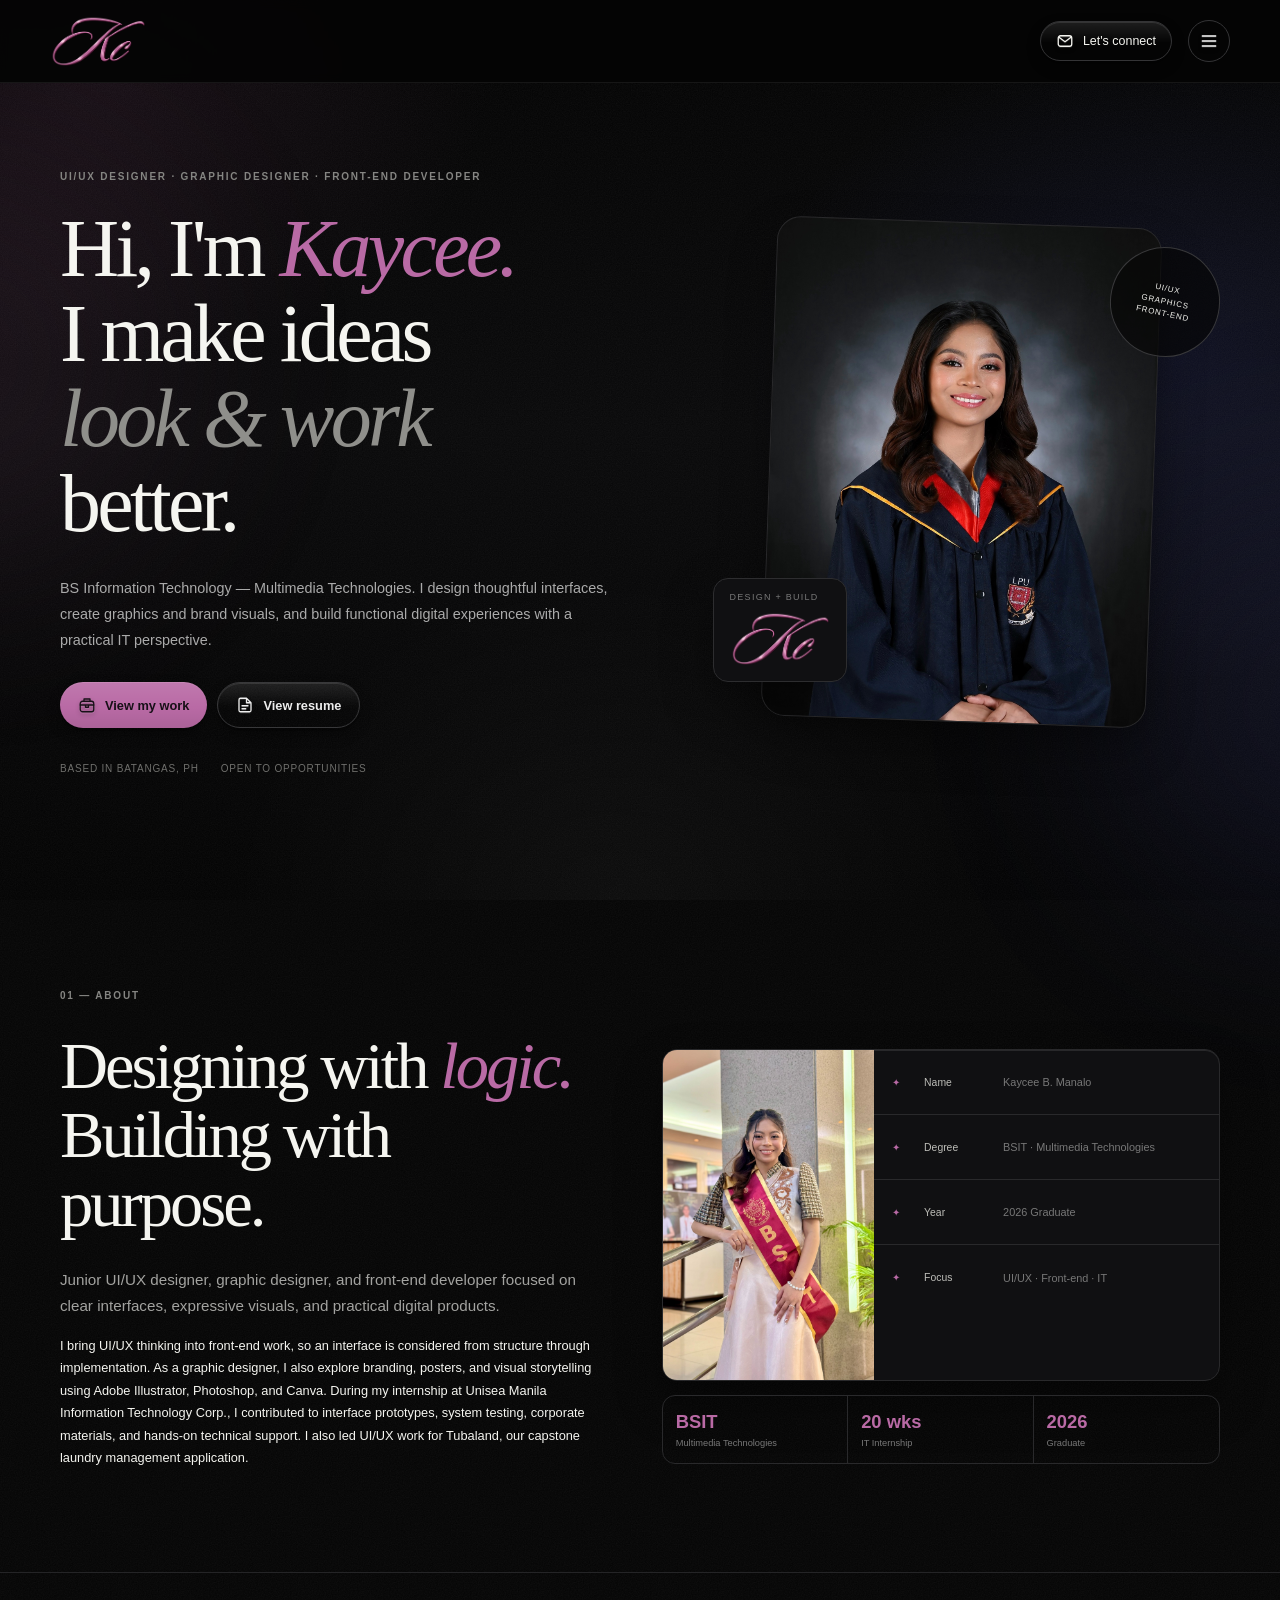
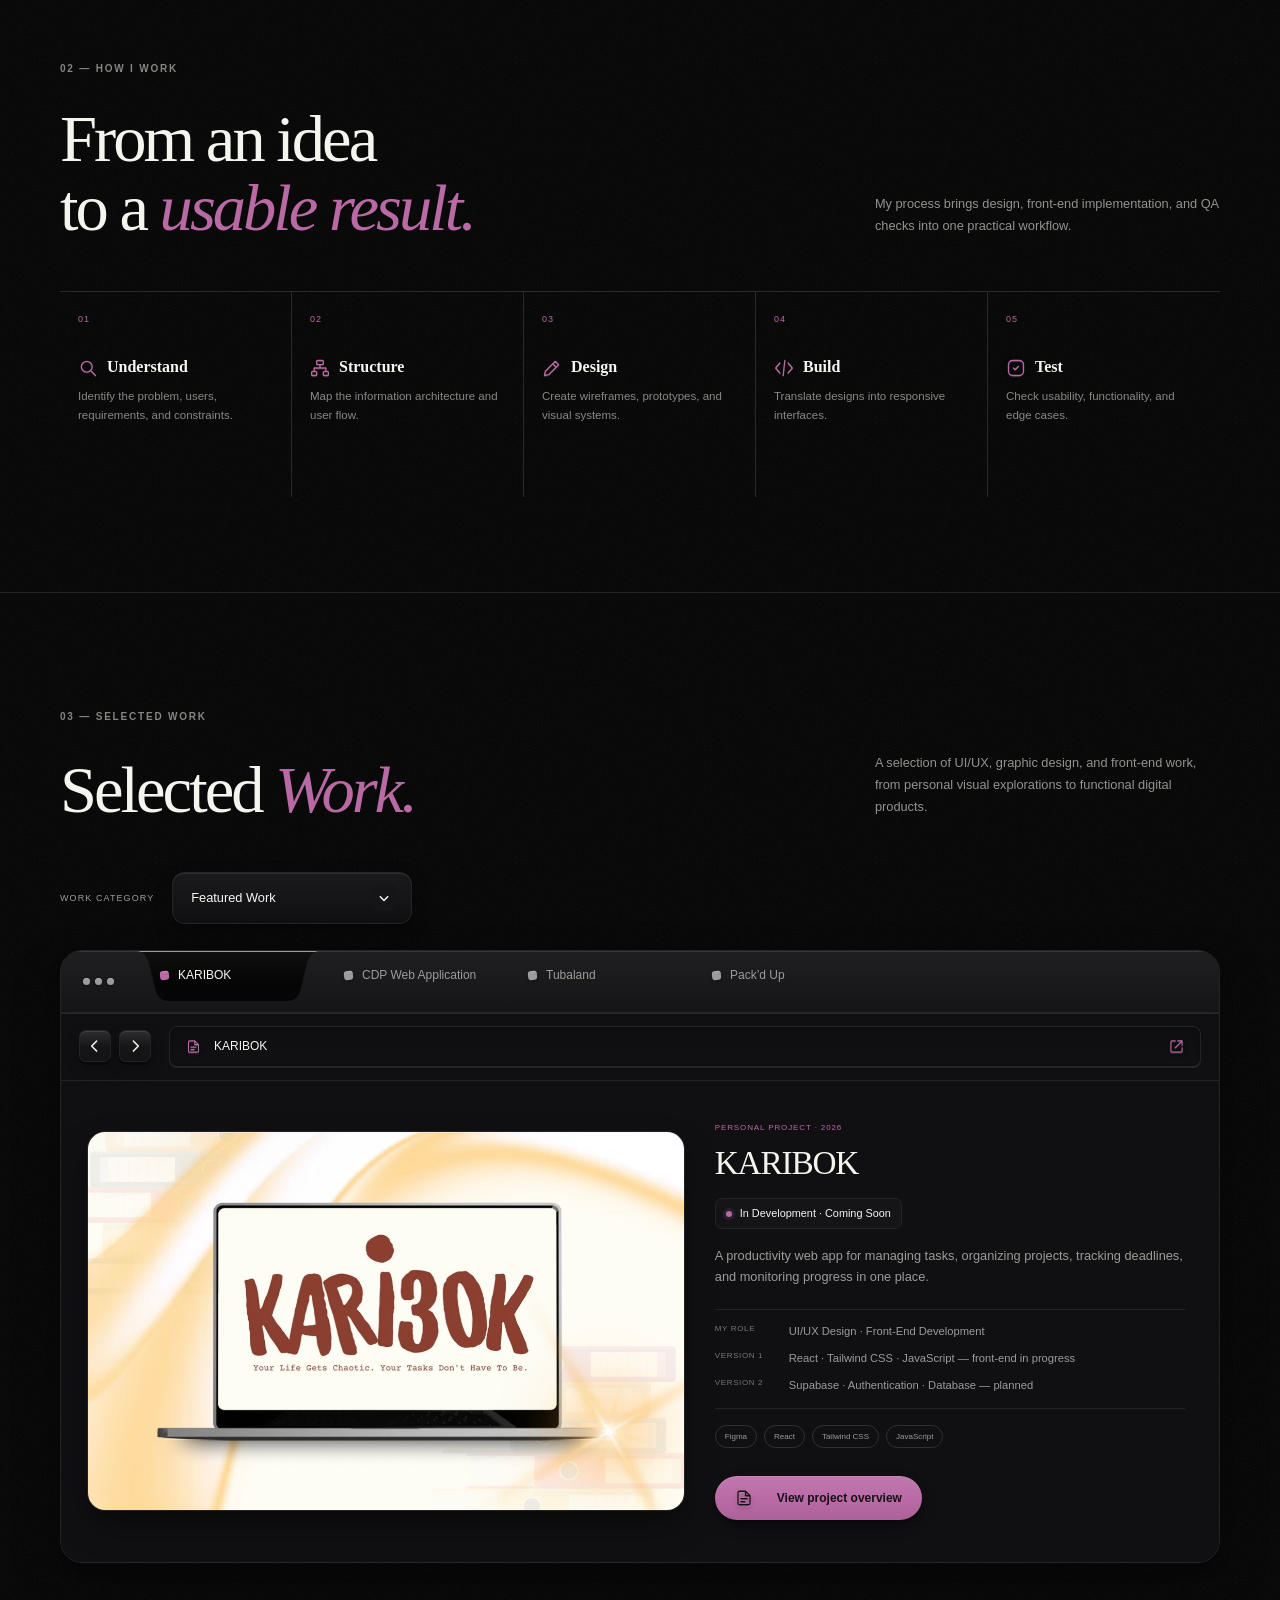
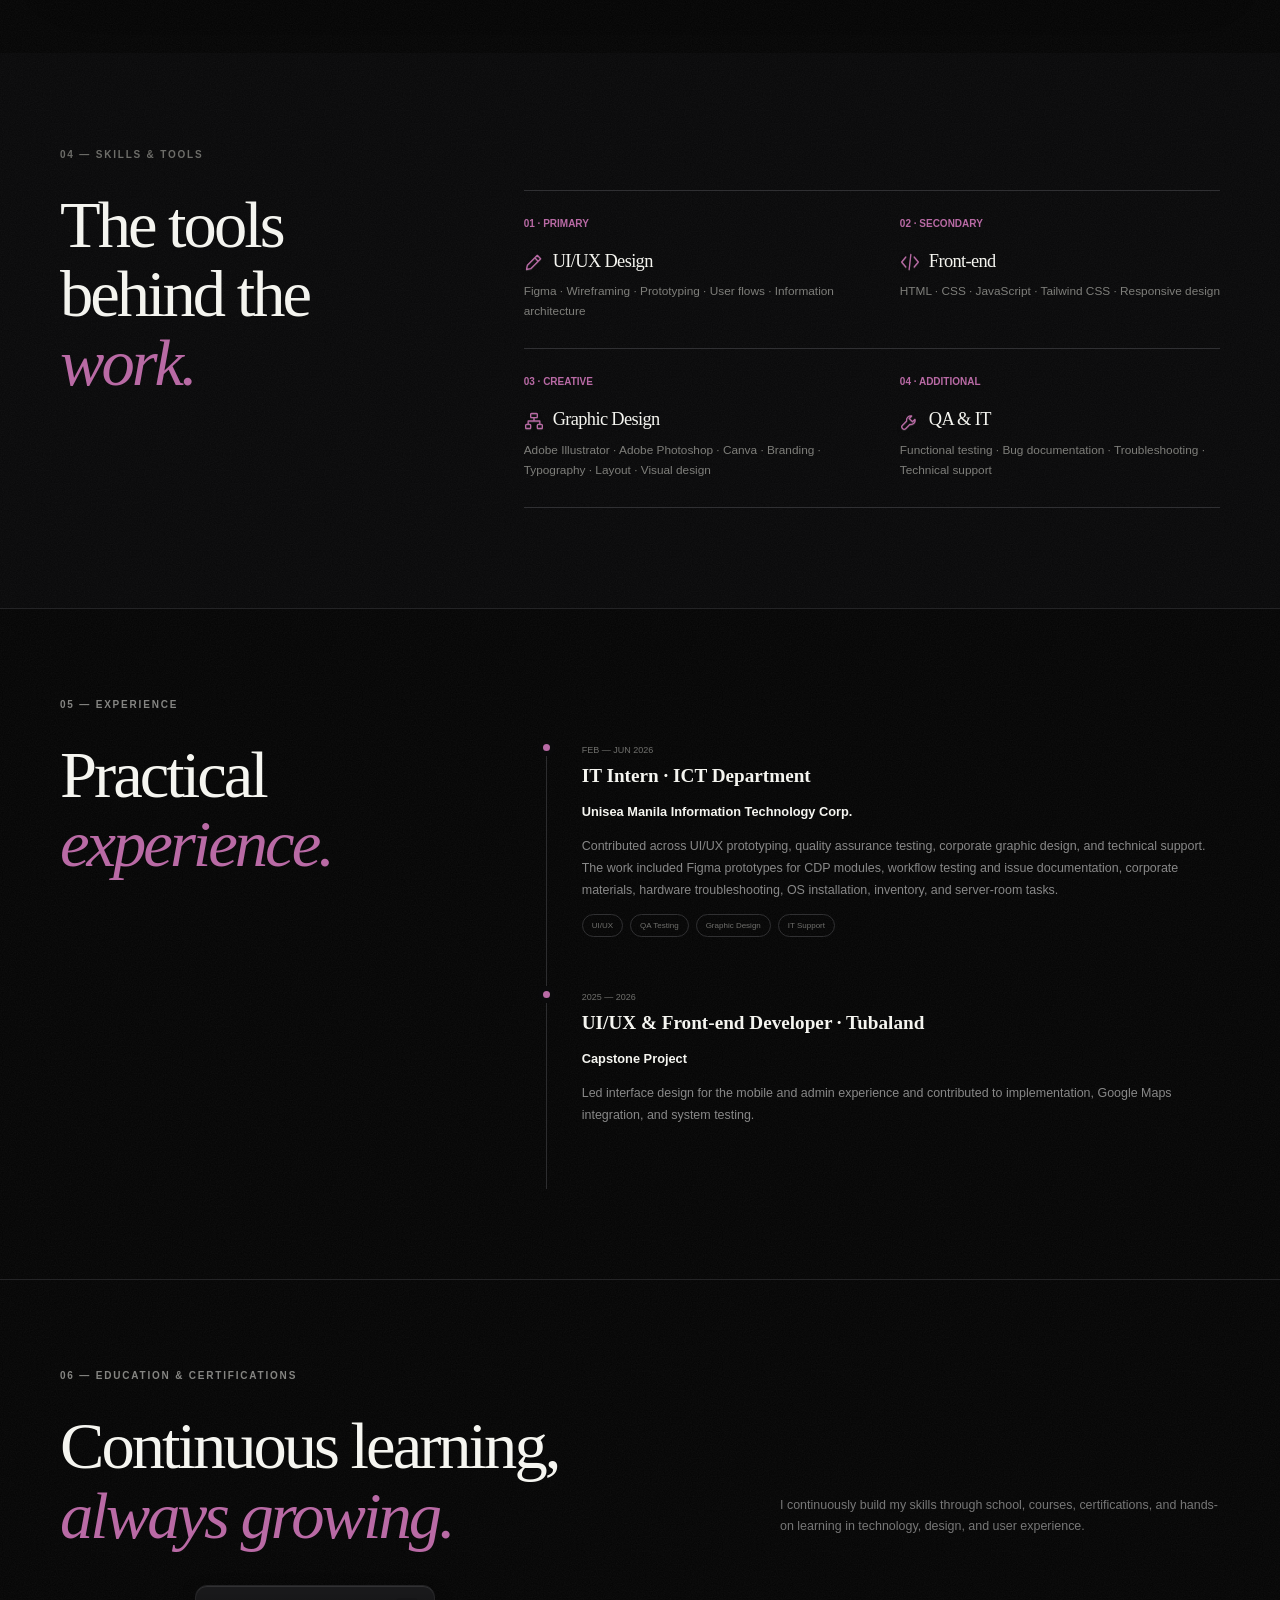
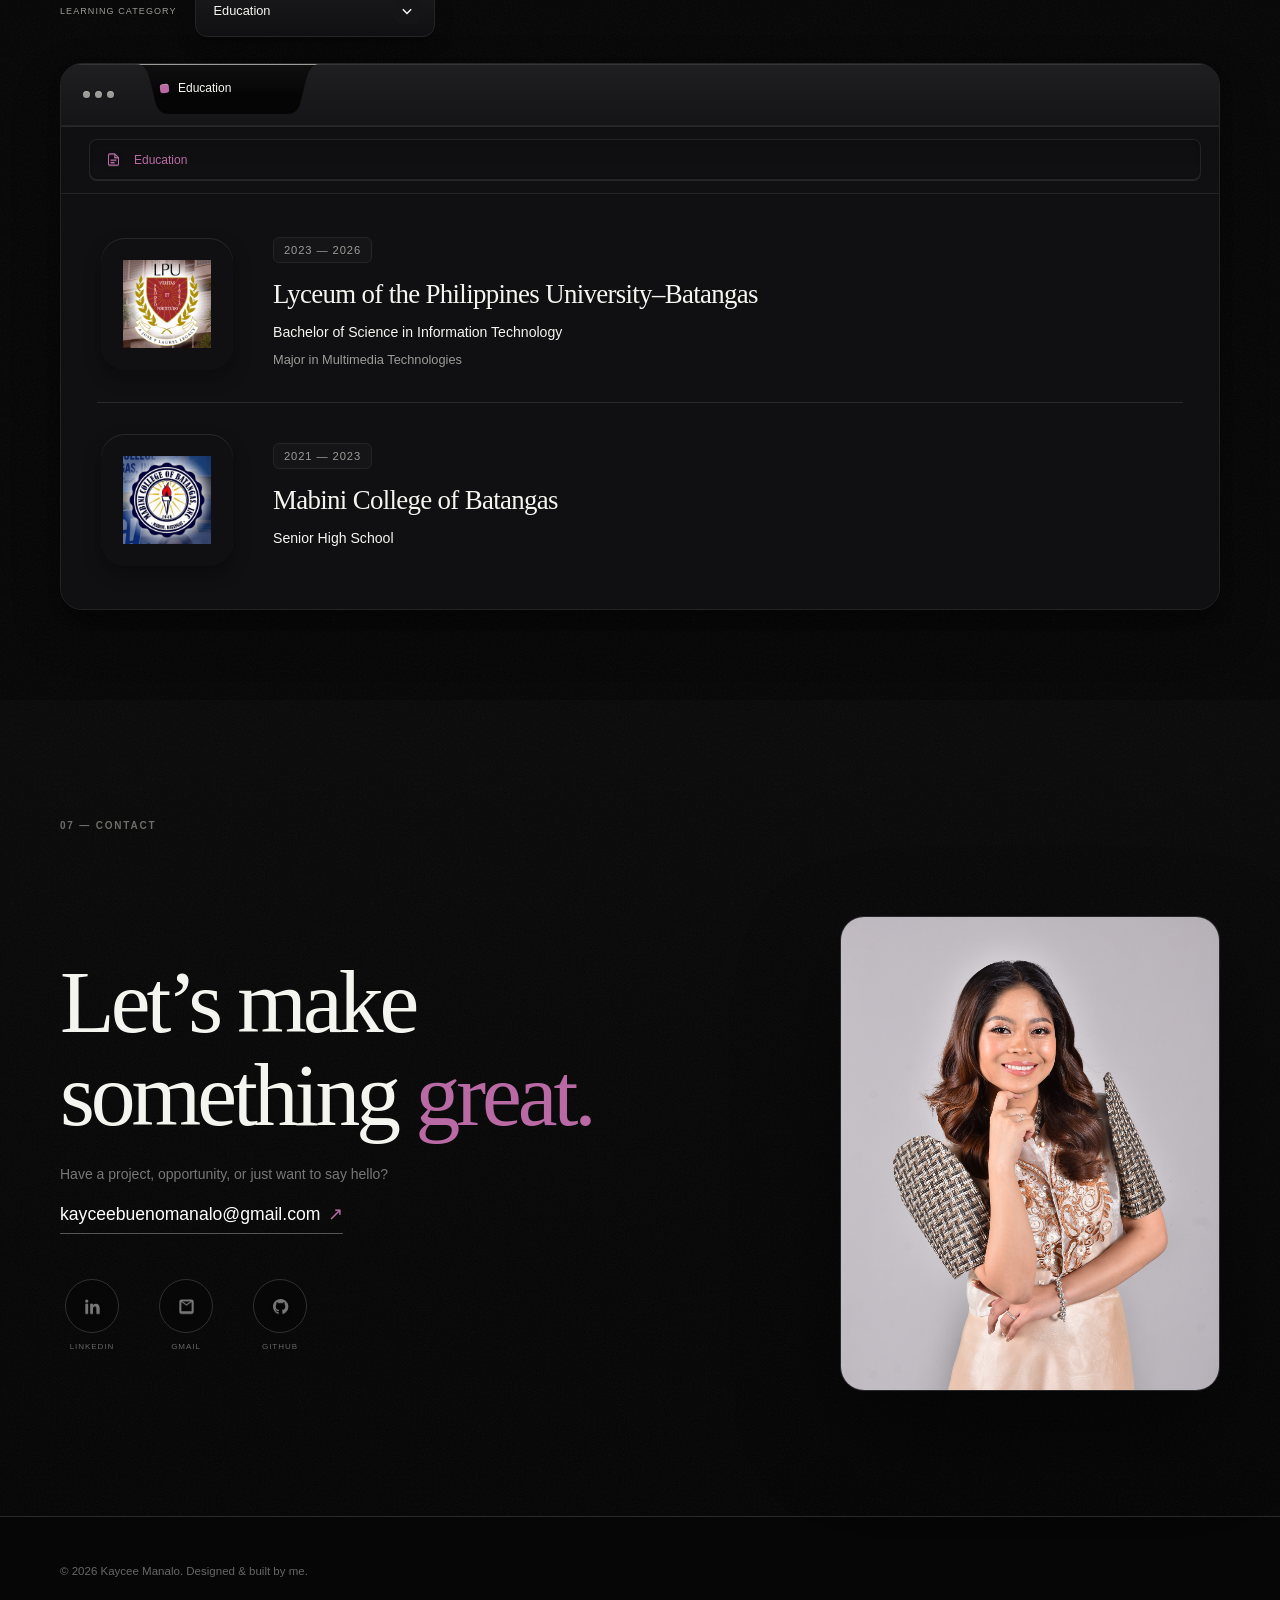
==== commit 7888d6a4: "Updated 3D Logo Branding" ====
--- a/index.html
+++ b/index.html
@@ -1,6 +1,7 @@
 <!doctype html>
 <html lang="en">
 <head>
+<link rel="icon" type="image/png" href="assets/images/portfolio-new-branding-logo-3d.png">
 <meta charset="UTF-8"><meta name="viewport" content="width=device-width, initial-scale=1.0">
 <meta name="description" content="Kaycee Manalo is a junior UI/UX designer, graphic designer, and front-end developer creating thoughtful interfaces, expressive visuals, and useful digital experiences.">
 <meta property="og:title" content="Kaycee Manalo — UI/UX &amp; Graphic Designer · Front-end Developer">
@@ -39,18 +40,18 @@
   <div class="splash-inner">
     <div class="splash-kicker">PORTFOLIO · 2026</div>
 
-    <div class="splash-brand"><img class="brand-logo" src="assets/images/portfolio-new-branding-logo.png" alt="Kaycee Manalo logo"></div>
+    <div class="splash-brand"><img class="brand-logo" src="assets/images/portfolio-new-branding-logo-3d.png" alt="Kaycee Manalo logo"></div>
     <p>DESIGN · TECHNOLOGY · DIGITAL EXPERIENCES</p>
     <div class="splash-line"><span></span></div>
     <div class="splash-status"><span>LOADING EXPERIENCE</span><b>PLEASE WAIT</b></div>
   </div>
 </div>
 <div class="bg-orb orb-1"></div><div class="bg-orb orb-2"></div><div class="noise"></div>
-<header id="site-header"><nav class="nav-wrap" aria-label="Primary navigation"><a href="#home" class="brand"><img class="brand-logo" src="assets/images/portfolio-new-branding-logo.png" alt="Kaycee Manalo logo"></a><div class="desktop-nav"><a href="#work">Work</a><a href="#about">About</a><a href="#experience">Experience</a><a href="#skills">Skills</a></div><div class="nav-right"><a href="#contact" class="nav-cta">Let's connect ↗</a><button id="menu-btn" class="menu-btn" aria-expanded="false" aria-controls="mobile-menu" aria-label="Open menu">☰</button></div></nav></header>
+<header id="site-header"><nav class="nav-wrap" aria-label="Primary navigation"><a href="#home" class="brand"><img class="brand-logo" src="assets/images/portfolio-new-branding-logo-3d.png" alt="Kaycee Manalo logo"></a><div class="desktop-nav"><a href="#work">Work</a><a href="#about">About</a><a href="#experience">Experience</a><a href="#skills">Skills</a></div><div class="nav-right"><a href="#contact" class="nav-cta">Let's connect ↗</a><button id="menu-btn" class="menu-btn" aria-expanded="false" aria-controls="mobile-menu" aria-label="Open menu">☰</button></div></nav></header>
 <div id="menu-overlay" class="menu-overlay"></div>
 <aside id="mobile-menu" class="mobile-menu" aria-hidden="true">
   <div class="mobile-menu-top">
-    <span class="brand"><img class="brand-logo" src="assets/images/portfolio-new-branding-logo.png" alt="Kaycee Manalo logo"></span>
+    <span class="brand"><img class="brand-logo" src="assets/images/portfolio-new-branding-logo-3d.png" alt="Kaycee Manalo logo"></span>
     <button id="menu-close" class="menu-close" aria-label="Close menu">×</button>
   </div>
   <nav class="mobile-menu-links">
@@ -61,7 +62,7 @@
     <a href="#contact"><span>05</span>Contact</a>
   </nav>
   <div class="mobile-menu-bottom">
-    <a href="documents/Kaycee-Manalo-Resume.pdf" target="_blank" class="btn btn-outline">Download resume ↗</a>
+    <a href="https://drive.google.com/file/d/1PtFBGwxsc5fc1tfaUI4S8WFFlftUObi0/view?usp=sharing" target="_blank" rel="noopener noreferrer" class="btn btn-outline">View resume ↗</a>
     <div class="mobile-menu-social">
       <a href="mailto:kayceebuenomanalo@gmail.com">Email</a>
       <a href="https://www.linkedin.com/in/kaycee-manalo-b856b1390" target="_blank" rel="noopener noreferrer">LinkedIn</a>
@@ -70,7 +71,7 @@
   </div>
 </aside>
 <main>
-<section id="home" class="hero"><div class="container hero-grid"><div class="hero-copy reveal"><div class="eyebrow">UI/UX DESIGNER · GRAPHIC DESIGNER · FRONT-END DEVELOPER</div><h1>Hi, I'm <span>Kaycee.</span><br>I make ideas<br><em>look &amp; work</em><br>better.</h1><p>BS Information Technology — Multimedia Technologies. I design thoughtful interfaces, create graphics and brand visuals, and build functional digital experiences with a practical IT perspective.</p><div class="actions"><a class="btn btn-lime" href="#work">View my work ↗</a><a class="btn btn-outline" href="#contact">Let's connect ↗</a></div><div class="hero-meta"><span>Based in Batangas, PH</span><span>Open to opportunities</span></div></div><div class="hero-visual reveal delay-2"><div class="portrait-frame"><img src="assets/images/kaycee-studio.jpg" alt="Portrait of Kaycee Manalo"></div><div class="floating-note"><span>DESIGN + BUILD</span><strong><img class="brand-logo" src="assets/images/portfolio-new-branding-logo.png" alt="Kaycee Manalo logo"></strong></div><div class="circle-stamp">UI/UX<br>GRAPHICS<br>FRONT-END</div></div></div></section>
+<section id="home" class="hero"><div class="container hero-grid"><div class="hero-copy reveal"><div class="eyebrow">UI/UX DESIGNER · GRAPHIC DESIGNER · FRONT-END DEVELOPER</div><h1>Hi, I'm <span>Kaycee.</span><br>I make ideas<br><em>look &amp; work</em><br>better.</h1><p>BS Information Technology — Multimedia Technologies. I design thoughtful interfaces, create graphics and brand visuals, and build functional digital experiences with a practical IT perspective.</p><div class="actions"><a class="btn btn-lime" href="#work">View my work ↗</a><a class="btn btn-outline" href="#contact">Let's connect ↗</a></div><div class="hero-meta"><span>Based in Batangas, PH</span><span>Open to opportunities</span></div></div><div class="hero-visual reveal delay-2"><div class="portrait-frame"><img src="assets/images/kaycee-studio.jpg" alt="Portrait of Kaycee Manalo"></div><div class="floating-note"><span>DESIGN + BUILD</span><strong><img class="brand-logo" src="assets/images/portfolio-new-branding-logo-3d.png" alt="Kaycee Manalo logo"></strong></div><div class="circle-stamp">UI/UX<br>GRAPHICS<br>FRONT-END</div></div></div></section>
 
 <section id="work" class="section work-spotlight"><div class="container"><div class="section-kicker">01 — Featured work</div><div class="spotlight-heading"><div><h2 class="display reveal">Work that makes<br><span>the case.</span></h2></div><p class="body reveal">A selection of UI/UX, graphic design, and front-end work, from personal visual explorations to functional digital products.</p></div><div class="spotlight-grid"><article class="spotlight-card reveal"><a class="spotlight-media" href="cdp.html"><img src="assets/images/cdp-landing.png" alt="CDP Web Application landing interface"></a><div class="spotlight-copy"><span>INTERNSHIP PROJECT · 2026</span><h3>CDP Web Application</h3><p>Internal-system interface prototypes and workflow testing for clearer administrative experiences.</p><dl><div><dt>My role</dt><dd>UI/UX Design · System Prototyping · QA</dd></div><div><dt>Tools</dt><dd>Figma</dd></div></dl><div class="tags"><span>Figma</span><span>UI/UX</span><span>QA</span></div><a class="featured-link" href="cdp.html">View case study <b>→</b></a></div></article><article class="spotlight-card reveal delay-1"><a class="spotlight-media" href="tubaland.html"><img src="assets/images/tubaland-prototype-1.jpg" alt="Tubaland laundry management application interface"></a><div class="spotlight-copy"><span>CAPSTONE PROJECT · 2025–2026</span><h3>Tubaland</h3><p>Laundry management made simpler through a customer-facing Android app and administrative interface.</p><dl><div><dt>My role</dt><dd>UI/UX Designer · Front-end Developer</dd></div><div><dt>Tools</dt><dd>Android · Java · Google Maps</dd></div></dl><div class="tags"><span>UI/UX</span><span>Android</span><span>Java</span></div><a class="featured-link" href="tubaland.html">View case study <b>→</b></a></div></article><article class="spotlight-card reveal delay-2"><a class="spotlight-media" href="packd-up.html"><img src="assets/images/packd-up-5.jpeg" alt="Pack'd Up e-commerce product listing"></a><div class="spotlight-copy"><span>COURSE PROJECT · 2024</span><h3>Pack’d Up</h3><p>A responsive e-commerce concept centered on direct navigation and clean product presentation.</p><dl><div><dt>My role</dt><dd>Visual Direction · UI Design · Front-end</dd></div><div><dt>Tools</dt><dd>Figma · HTML · Tailwind CSS · JavaScript</dd></div></dl><div class="tags"><span>Figma</span><span>Tailwind</span><span>JavaScript</span></div><a class="featured-link" href="packd-up.html">View case study <b>→</b></a></div></article></div></div></section>
 <section id="about" class="section about-section"><div class="container"><div class="section-kicker">02 — About</div><div class="about-modern"><div class="about-copy reveal"><h2 class="display about-title">Designing with <span>logic.</span><br>Building with purpose.</h2><p class="lead">Junior UI/UX designer, graphic designer, and front-end developer focused on clear interfaces, expressive visuals, and practical digital products.</p><p class="body">I bring UI/UX thinking into front-end work, so an interface is considered from structure through implementation. As a graphic designer, I also explore branding, posters, and visual storytelling using Adobe Illustrator, Photoshop, and Canva. During my internship at Unisea Manila Information Technology Corp., I contributed to interface prototypes, system testing, corporate materials, and hands-on technical support. I also led UI/UX work for Tubaland, our capstone laundry management application.</p></div><div class="about-side reveal delay-2"><div class="about-card"><div class="about-photo-modern"><img src="assets/images/kaycee-graduation.jpg" alt="Kaycee Manalo in graduation attire"></div><div class="about-table"><div><span>✦</span><b>Name</b><em>Kaycee B. Manalo</em></div><div><span>✦</span><b>Degree</b><em>BSIT · Multimedia Technologies</em></div><div><span>✦</span><b>Year</b><em>2026 Graduate</em></div><div><span>✦</span><b>Focus</b><em>UI/UX · Front-end · IT</em></div></div></div><div class="about-mini-stats"><div><strong>BSIT</strong><span>Multimedia Technologies</span></div><div><strong>20 wks</strong><span>IT Internship</span></div><div><strong>2026</strong><span>Graduate</span></div></div></div></div></div></section>
--- a/style.css
+++ b/style.css
@@ -9,15 +9,15 @@
 body{margin:0;background:var(--bg);color:var(--text);font-family:Arial,Helvetica,sans-serif;overflow-x:hidden}
 body:before{content:"";position:fixed;inset:0;z-index:-10;pointer-events:none;
 background:
-radial-gradient(650px 500px at 8% 8%,rgba(185,106,165,.10),transparent 60%),
-radial-gradient(700px 520px at 92% 40%,rgba(89,103,255,.10),transparent 62%),
-radial-gradient(600px 500px at 48% 100%,rgba(255,255,255,.035),transparent 65%),
+radial-gradient(40.625rem 31.25rem at 8% 8%,rgba(185,106,165,.10),transparent 60%),
+radial-gradient(43.75rem 32.5rem at 92% 40%,rgba(89,103,255,.10),transparent 62%),
+radial-gradient(37.5rem 31.25rem at 48% 100%,rgba(255,255,255,.035),transparent 65%),
 linear-gradient(180deg,#030303 0%,#09090a 48%,#030303 100%)}
 a{color:inherit}
 img{max-width:100%}
-.container{width:min(1180px,calc(100% - 40px));margin:0 auto}
-.bg-orb{position:fixed;width:420px;height:420px;border-radius:50%;filter:blur(120px);opacity:.10;pointer-events:none;z-index:-2}
-.orb-1{background:var(--lime);left:-250px;top:150px}.orb-2{background:var(--blue);right:-250px;top:55%}
+.container{width:min(73.75rem,calc(100% - 2.5rem));margin:0 auto}
+.bg-orb{position:fixed;width:26.25rem;height:26.25rem;border-radius:50%;filter:blur(7.5rem);opacity:.10;pointer-events:none;z-index:-2}
+.orb-1{background:var(--lime);left:-15.625rem;top:9.375rem}.orb-2{background:var(--blue);right:-15.625rem;top:55%}
 .noise{position:fixed;inset:0;opacity:.025;pointer-events:none;z-index:30;background-image:url("data:image/svg+xml,%3Csvg xmlns='http://www.w3.org/2000/svg' width='160' height='160'%3E%3Cfilter id='n'%3E%3CfeTurbulence type='fractalNoise' baseFrequency='.8' numOctaves='3' stitchTiles='stitch'/%3E%3C/filter%3E%3Crect width='100%25' height='100%25' filter='url(%23n)'/%3E%3C/svg%3E")}
 
 #site-header{
@@ -27,20 +27,20 @@
   right:0;
   z-index:50;
   background:rgba(5,5,5,.94);
-  backdrop-filter:blur(5px);
-  -webkit-backdrop-filter:blur(5px);
+  backdrop-filter:blur(0.3125rem);
+  -webkit-backdrop-filter:blur(0.3125rem);
   border-bottom:1px solid rgba(255,255,255,.07);
   transition:.3s;
 }
 
 .nav-wrap{
-  height:82px;
-  width:min(1180px,calc(100% - 40px));
+  height:5.125rem;
+  width:min(73.75rem,calc(100% - 2.5rem));
   margin:auto;
   display:flex;
   align-items:center;
   justify-content:space-between;
-  gap:25px;
+  gap:1.5625rem;
 }
 
 .brand{
@@ -61,15 +61,15 @@
 .nav-right{
   display:flex;
   align-items:center;
-  gap:16px;
+  gap:1rem;
 }
 
 .nav-cta{
   font-size:.78rem;
   text-decoration:none;
   border:1px solid #343436;
-  border-radius:999px;
-  padding:10px 15px;
+  border-radius:62.4375rem;
+  padding:0.625rem 0.9375rem;
   transition:.2s;
 }
 
@@ -82,13 +82,13 @@
   display:flex;
   align-items:center;
   justify-content:center;
-  width:42px;
-  height:42px;
+  width:2.625rem;
+  height:2.625rem;
   background:none;
   border:1px solid #343436;
   border-radius:50%;
   color:#fff;
-  font-size:16px;
+  font-size:1rem;
   cursor:pointer;
   transition:border-color .2s ease,color .2s ease;
 }
@@ -101,91 +101,91 @@
 .menu-overlay{position:fixed;inset:0;background:rgba(3,3,4,.6);backdrop-filter:blur(2px);z-index:59;opacity:0;visibility:hidden;transition:opacity .35s ease,visibility .35s ease}
 .menu-overlay.open{opacity:1;visibility:visible}
 
-.mobile-menu{position:fixed;top:0;right:0;bottom:0;width:min(380px,86vw);background:#0a0a0b;border-left:1px solid #222;z-index:60;
-  display:flex;flex-direction:column;padding:26px 30px 34px;
+.mobile-menu{position:fixed;top:0;right:0;bottom:0;width:min(23.75rem,86vw);background:#0a0a0b;border-left:1px solid #222;z-index:60;
+  display:flex;flex-direction:column;padding:1.625rem 1.875rem 2.125rem;
   transform:translateX(100%);transition:transform .4s cubic-bezier(.2,.9,.2,1)}
 .mobile-menu.open{transform:translateX(0)}
 
-.mobile-menu-top{display:flex;align-items:center;justify-content:space-between;padding-bottom:26px;border-bottom:1px solid #1e1e20}
-.menu-close{background:none;border:0;color:#999;font-size:26px;line-height:1;cursor:pointer;transition:color .2s ease}
+.mobile-menu-top{display:flex;align-items:center;justify-content:space-between;padding-bottom:1.625rem;border-bottom:1px solid #1e1e20}
+.menu-close{background:none;border:0;color:#999;font-size:1.625rem;line-height:1;cursor:pointer;transition:color .2s ease}
 .menu-close:hover{color:var(--lime)}
 
-.mobile-menu-links{display:flex;flex-direction:column;padding:22px 0;gap:2px}
-.mobile-menu-links a{display:flex;align-items:baseline;gap:14px;color:#e8e8e5;text-decoration:none;font-size:1.35rem;font-weight:700;letter-spacing:-.02em;padding:11px 0;transition:color .2s ease,transform .2s ease}
-.mobile-menu-links a span{font-family:Arial,Helvetica,sans-serif;font-size:11px;font-weight:400;color:#666;letter-spacing:.05em}
-.mobile-menu-links a:hover{color:var(--lime);transform:translateX(4px)}
-
-.mobile-menu-bottom{margin-top:auto;padding-top:22px;border-top:1px solid #1e1e20;display:flex;flex-direction:column;gap:18px}
+.mobile-menu-links{display:flex;flex-direction:column;padding:1.375rem 0;gap:2px}
+.mobile-menu-links a{display:flex;align-items:baseline;gap:0.875rem;color:#e8e8e5;text-decoration:none;font-size:1.35rem;font-weight:700;letter-spacing:-.02em;padding:0.6875rem 0;transition:color .2s ease,transform .2s ease}
+.mobile-menu-links a span{font-family:Arial,Helvetica,sans-serif;font-size:0.6875rem;font-weight:400;color:#666;letter-spacing:.05em}
+.mobile-menu-links a:hover{color:var(--lime);transform:translateX(0.25rem)}
+
+.mobile-menu-bottom{margin-top:auto;padding-top:1.375rem;border-top:1px solid #1e1e20;display:flex;flex-direction:column;gap:1.125rem}
 .mobile-menu-bottom .btn{width:100%}
-.mobile-menu-social{display:flex;gap:18px;flex-wrap:wrap}
+.mobile-menu-social{display:flex;gap:1.125rem;flex-wrap:wrap}
 .mobile-menu-social a{color:#999;text-decoration:none;font-size:.8rem;transition:color .2s ease}
 .mobile-menu-social a:hover{color:var(--lime)}
 
-.hero{min-height:100vh;padding:145px 0 80px;display:flex;align-items:center}
-.hero-grid{display:grid;grid-template-columns:1.05fr .95fr;gap:70px;align-items:center}
-.eyebrow,.section-kicker{font-family:Arial,Helvetica,sans-serif;font-size:10px;letter-spacing:.17em;color:#858582;text-transform:uppercase}
-.hero h1{font-size:clamp(4.5rem,8vw,8.5rem);line-height:.82;letter-spacing:-.085em;margin:24px 0 30px;font-weight:800}
+.hero{min-height:100vh;padding:9.0625rem 0 5rem;display:flex;align-items:center}
+.hero-grid{display:grid;grid-template-columns:1.05fr .95fr;gap:4.375rem;align-items:center}
+.eyebrow,.section-kicker{font-family:Arial,Helvetica,sans-serif;font-size:0.625rem;letter-spacing:.17em;color:#858582;text-transform:uppercase}
+.hero h1{font-size:clamp(4.5rem,8vw,8.5rem);line-height:.82;letter-spacing:-.085em;margin:1.5rem 0 1.875rem;font-weight:800}
 .hero h1 span{color:var(--lime)}.hero h1 em{font-style:normal;color:#8f8f8b}
-.hero-copy>p{max-width:620px;color:#aaa;line-height:1.8;font-size:1.03rem}
-.actions{display:flex;gap:10px;flex-wrap:wrap;margin-top:28px}
-.btn{display:inline-flex;align-items:center;justify-content:center;border-radius:999px;padding:13px 18px;text-decoration:none;font-size:.8rem;font-weight:700}
+.hero-copy>p{max-width:38.75rem;color:#aaa;line-height:1.8;font-size:1.03rem}
+.actions{display:flex;gap:0.625rem;flex-wrap:wrap;margin-top:1.75rem}
+.btn{display:inline-flex;align-items:center;justify-content:center;border-radius:62.4375rem;padding:0.8125rem 1.125rem;text-decoration:none;font-size:.8rem;font-weight:700}
 .btn-lime{background:var(--lime);color:#080808}.btn-lime:hover{transform:translateY(-2px)}
 .btn-outline{border:1px solid #38383a;color:#eee}.btn-outline:hover{border-color:var(--lime);color:var(--lime)}
-.hero-meta{display:flex;gap:22px;margin-top:35px;color:#6f6f6c;font:10px Arial,Helvetica,sans-serif;text-transform:uppercase;letter-spacing:.08em}
-.hero-visual{position:relative;min-height:610px;display:flex;align-items:center;justify-content:center}
-.portrait-frame{width:min(430px,90%);height:570px;border:1px solid #29292b;border-radius:24px;overflow:hidden;background:#111;box-shadow:0 40px 100px rgba(0,0,0,.45);transform:rotate(2deg)}
+.hero-meta{display:flex;gap:1.375rem;margin-top:2.1875rem;color:#6f6f6c;font:0.625rem Arial,Helvetica,sans-serif;text-transform:uppercase;letter-spacing:.08em}
+.hero-visual{position:relative;min-height:38.125rem;display:flex;align-items:center;justify-content:center}
+.portrait-frame{width:min(26.875rem,90%);height:35.625rem;border:1px solid #29292b;border-radius:1.5rem;overflow:hidden;background:#111;box-shadow:0 2.5rem 6.25rem rgba(0,0,0,.45);transform:rotate(2deg)}
 .portrait-frame img{width:100%;height:100%;object-fit:cover;object-position:center top;display:block}
-.floating-note{position:absolute;left:2%;bottom:70px;background:#101012;border:1px solid #2d2d2f;border-radius:15px;padding:13px 16px;box-shadow:0 20px 50px rgba(0,0,0,.35)}
-.floating-note span{display:block;color:#777;font:9px Arial,Helvetica,sans-serif;letter-spacing:.14em}.floating-note strong{font-size:1rem}
-.circle-stamp{position:absolute;right:0;top:55px;width:110px;height:110px;border:1px solid #38383a;border-radius:50%;display:flex;align-items:center;justify-content:center;text-align:center;font:8px Arial,Helvetica,sans-serif;line-height:1.6;letter-spacing:.1em;transform:rotate(12deg);background:rgba(5,5,5,.65)}
-
-.section{padding:110px 0}.border-top{border-top:1px solid var(--line)}
-.section.dark{background:#080809}.section.compact{padding:85px 0}
-.section-kicker{margin-bottom:30px}.section-kicker.light{color:#6d6d69}
+.floating-note{position:absolute;left:2%;bottom:4.375rem;background:#101012;border:1px solid #2d2d2f;border-radius:0.9375rem;padding:0.8125rem 1rem;box-shadow:0 1.25rem 3.125rem rgba(0,0,0,.35)}
+.floating-note span{display:block;color:#777;font:0.5625rem Arial,Helvetica,sans-serif;letter-spacing:.14em}.floating-note strong{font-size:1rem}
+.circle-stamp{position:absolute;right:0;top:3.4375rem;width:6.875rem;height:6.875rem;border:1px solid #38383a;border-radius:50%;display:flex;align-items:center;justify-content:center;text-align:center;font:0.5rem Arial,Helvetica,sans-serif;line-height:1.6;letter-spacing:.1em;transform:rotate(12deg);background:rgba(5,5,5,.65)}
+
+.section{padding:6.875rem 0}.border-top{border-top:1px solid var(--line)}
+.section.dark{background:#080809}.section.compact{padding:5.3125rem 0}
+.section-kicker{margin-bottom:1.875rem}.section-kicker.light{color:#6d6d69}
 .display{font-size:clamp(3.2rem,6.5vw,7rem);line-height:.9;letter-spacing:-.075em;margin:0;font-weight:800}
 .display.light{color:#f4f4ef}.display span{color:var(--lime)}
-.lead{font-size:1.12rem;line-height:1.8;color:#a3a3a0;max-width:720px}
-.two-col{display:grid;grid-template-columns:.75fr 1.25fr;gap:70px}
-.about-grid{display:grid;grid-template-columns:.75fr 1.25fr;gap:70px;align-items:center}
-.about-photo{height:500px;border-radius:22px;overflow:hidden;border:1px solid #29292b}
+.lead{font-size:1.12rem;line-height:1.8;color:#a3a3a0;max-width:45rem}
+.two-col{display:grid;grid-template-columns:.75fr 1.25fr;gap:4.375rem}
+.about-grid{display:grid;grid-template-columns:.75fr 1.25fr;gap:4.375rem;align-items:center}
+.about-photo{height:31.25rem;border-radius:1.375rem;overflow:hidden;border:1px solid #29292b}
 .about-photo img{width:100%;height:100%;object-fit:cover;object-position:center top}
 .light-copy{color:#aaa;line-height:1.85}
-.stats{display:grid;grid-template-columns:1fr 1fr;gap:1px;background:#252527;margin-top:35px;border:1px solid #252527}
-.stats div{background:#0b0b0d;padding:22px}.stats strong{font-size:1.8rem;display:block}.stats span{font:9px Arial;color:#70706d;text-transform:uppercase;letter-spacing:.1em}
+.stats{display:grid;grid-template-columns:1fr 1fr;gap:1px;background:#252527;margin-top:2.1875rem;border:1px solid #252527}
+.stats div{background:#0b0b0d;padding:1.375rem}.stats strong{font-size:1.8rem;display:block}.stats span{font:0.5625rem Arial;color:#70706d;text-transform:uppercase;letter-spacing:.1em}
 
 .skills-grid{display:grid;grid-template-columns:repeat(2,1fr);gap:1px;background:#29292b;border:1px solid #29292b}
-.skills-grid>div{background:#0b0b0d;padding:28px;min-height:180px}.skills-grid>div:hover{background:#101012}
-.skills-grid b{font-size:1.1rem}.skills-grid p{color:#777;line-height:1.7;font-size:.85rem}.skills-grid span{font:9px Arial;color:var(--lime)}
-
-.work-head{display:flex;justify-content:space-between;gap:30px;align-items:end;margin-bottom:45px}.work-head p{color:#777;max-width:440px;line-height:1.7}
-.project{border-top:1px solid #29292b;padding:45px 0;display:grid;grid-template-columns:70px 1fr;gap:35px}
-.project-top{font:10px Arial;color:#70706d}.project-content{display:grid;grid-template-columns:.7fr 1.3fr;gap:45px;align-items:center}
-.project-content h3{font-size:clamp(2.2rem,4vw,4.5rem);letter-spacing:-.065em;line-height:.9;margin:0 0 18px}.project-content p{color:#888;line-height:1.8}
-.project-links{display:flex;gap:10px;flex-wrap:wrap;margin-top:22px}
-.project-links a{font-size:.72rem;border-bottom:1px solid #444;text-decoration:none;padding-bottom:4px}.project-links a:hover{color:var(--lime);border-color:var(--lime)}
-.project-art{min-height:340px;border:1px solid #29292b;border-radius:20px;overflow:hidden;position:relative;background:#101012}
+.skills-grid>div{background:#0b0b0d;padding:1.75rem;min-height:11.25rem}.skills-grid>div:hover{background:#101012}
+.skills-grid b{font-size:1.1rem}.skills-grid p{color:#777;line-height:1.7;font-size:.85rem}.skills-grid span{font:0.5625rem Arial;color:var(--lime)}
+
+.work-head{display:flex;justify-content:space-between;gap:1.875rem;align-items:end;margin-bottom:2.8125rem}.work-head p{color:#777;max-width:27.5rem;line-height:1.7}
+.project{border-top:1px solid #29292b;padding:2.8125rem 0;display:grid;grid-template-columns:4.375rem 1fr;gap:2.1875rem}
+.project-top{font:0.625rem Arial;color:#70706d}.project-content{display:grid;grid-template-columns:.7fr 1.3fr;gap:2.8125rem;align-items:center}
+.project-content h3{font-size:clamp(2.2rem,4vw,4.5rem);letter-spacing:-.065em;line-height:.9;margin:0 0 1.125rem}.project-content p{color:#888;line-height:1.8}
+.project-links{display:flex;gap:0.625rem;flex-wrap:wrap;margin-top:1.375rem}
+.project-links a{font-size:.72rem;border-bottom:1px solid #444;text-decoration:none;padding-bottom:0.25rem}.project-links a:hover{color:var(--lime);border-color:var(--lime)}
+.project-art{min-height:21.25rem;border:1px solid #29292b;border-radius:1.25rem;overflow:hidden;position:relative;background:#101012}
 .project-art img{width:100%;height:100%;object-fit:cover;display:block}
 .tubaland-art{background:radial-gradient(circle at 70% 30%,rgba(185,106,165,.2),transparent 40%),#0d0d0e}
-.tubaland-art .phone{position:absolute;width:30%;max-height:90%;object-fit:cover;border-radius:16px;border:1px solid #333;box-shadow:0 20px 50px #000;left:15%;top:5%}
+.tubaland-art .phone{position:absolute;width:30%;max-height:90%;object-fit:cover;border-radius:1rem;border:1px solid #333;box-shadow:0 1.25rem 3.125rem #000;left:15%;top:5%}
 .tubaland-art .phone.second{left:35%;top:14%}.tubaland-art .phone.third{left:55%;top:23%}
 .cdp-art,.pack-art{padding:0}.cdp-art img,.pack-art img{object-fit:contain;background:#0c0c0d}
-.tags,.tag-row{display:flex;gap:7px;flex-wrap:wrap}.tags span,.tag-row span{font:9px Arial;color:#9a9a96;border:1px solid #303032;border-radius:999px;padding:7px 10px}
-
-.timeline{border-left:1px solid #2d2d2f;margin-left:7px}.timeline-item{position:relative;padding:0 0 50px 35px}.timeline-item:before{content:"";position:absolute;left:-4px;top:4px;width:7px;height:7px;border-radius:50%;background:var(--lime);box-shadow:0 0 0 5px #0a0a0b}
-.timeline-item span{font:9px Arial;color:#6f6f6c}.timeline-item h3{font-size:1.45rem;margin:9px 0}.timeline-item p{color:#888;line-height:1.75;max-width:700px}
-
-.design-grid{display:grid;grid-template-columns:repeat(3,1fr);gap:16px;align-items:start}
-.design-tile{border:1px solid #29292b;border-radius:18px;overflow:hidden;background:#101012;cursor:zoom-in;transition:.25s}
-.design-tile:hover{transform:translateY(-5px);border-color:#4b4b4d}.design-tile img{width:100%;display:block;height:auto}.design-tile div{padding:12px 14px;font-size:.72rem;color:#888}
-
-.cert-grid{display:grid;grid-template-columns:repeat(3,1fr);gap:16px}
-.cert-grid button{padding:0;text-align:left;background:#101012;border:1px solid #29292b;border-radius:18px;overflow:hidden;color:#fff;cursor:zoom-in;transition:.25s}
-.cert-grid button:hover{transform:translateY(-4px);border-color:#4a4a4c}
-.cert-grid img{width:100%;height:220px;object-fit:cover;background:#eee;display:block}.cert-grid button div{padding:15px}.cert-grid b{display:block;font-size:.83rem}.cert-grid span{display:block;color:#777;font-size:.7rem;margin-top:6px}
-
-.education-row{display:flex;justify-content:space-between;gap:40px;padding:28px 0;border-top:1px solid #29292b}.education-row span{font:9px Arial;color:#70706d}.education-row h2{font-size:1.5rem;margin:8px 0}.education-row p,.education-row strong{color:#888;font-size:.85rem}
-.edu-school{display:flex;align-items:center;gap:14px}
-.edu-logo{width:46px;height:46px;object-fit:contain;border-radius:10px;background:#fff;padding:5px;flex-shrink:0}
+.tags,.tag-row{display:flex;gap:0.4375rem;flex-wrap:wrap}.tags span,.tag-row span{font:0.5625rem Arial;color:#9a9a96;border:1px solid #303032;border-radius:62.4375rem;padding:0.4375rem 0.625rem}
+
+.timeline{border-left:1px solid #2d2d2f;margin-left:0.4375rem}.timeline-item{position:relative;padding:0 0 3.125rem 2.1875rem}.timeline-item:before{content:"";position:absolute;left:-0.25rem;top:0.25rem;width:0.4375rem;height:0.4375rem;border-radius:50%;background:var(--lime);box-shadow:0 0 0 0.3125rem #0a0a0b}
+.timeline-item span{font:0.5625rem Arial;color:#6f6f6c}.timeline-item h3{font-size:1.45rem;margin:0.5625rem 0}.timeline-item p{color:#888;line-height:1.75;max-width:43.75rem}
+
+.design-grid{display:grid;grid-template-columns:repeat(3,1fr);gap:1rem;align-items:start}
+.design-tile{border:1px solid #29292b;border-radius:1.125rem;overflow:hidden;background:#101012;cursor:zoom-in;transition:.25s}
+.design-tile:hover{transform:translateY(-0.3125rem);border-color:#4b4b4d}.design-tile img{width:100%;display:block;height:auto}.design-tile div{padding:0.75rem 0.875rem;font-size:.72rem;color:#888}
+
+.cert-grid{display:grid;grid-template-columns:repeat(3,1fr);gap:1rem}
+.cert-grid button{padding:0;text-align:left;background:#101012;border:1px solid #29292b;border-radius:1.125rem;overflow:hidden;color:#fff;cursor:zoom-in;transition:.25s}
+.cert-grid button:hover{transform:translateY(-0.25rem);border-color:#4a4a4c}
+.cert-grid img{width:100%;height:13.75rem;object-fit:cover;background:#eee;display:block}.cert-grid button div{padding:0.9375rem}.cert-grid b{display:block;font-size:.83rem}.cert-grid span{display:block;color:#777;font-size:.7rem;margin-top:0.375rem}
+
+.education-row{display:flex;justify-content:space-between;gap:2.5rem;padding:1.75rem 0;border-top:1px solid #29292b}.education-row span{font:0.5625rem Arial;color:#70706d}.education-row h2{font-size:1.5rem;margin:0.5rem 0}.education-row p,.education-row strong{color:#888;font-size:.85rem}
+.edu-school{display:flex;align-items:center;gap:0.875rem}
+.edu-logo{width:2.875rem;height:2.875rem;object-fit:contain;border-radius:0.625rem;background:#fff;padding:0.3125rem;flex-shrink:0}
 
 
 /* =========================================================
@@ -193,33 +193,33 @@
    ========================================================= */
 
 .contact {
-  padding: 120px 0 30px;
+  padding: 7.5rem 0 1.875rem;
   background: linear-gradient(180deg, #080809 0%, #030303 100%);
 }
 
 .contact-inner {
-  padding: 55px 0 95px;
+  padding: 3.4375rem 0 5.9375rem;
 }
 
 .contact-grid {
   display: grid;
   grid-template-columns: 1.25fr .75fr;
-  gap: 60px;
+  gap: 3.75rem;
   align-items: center;
 }
 
 .contact-photo {
   width: 100%;
   aspect-ratio: 4 / 5;
-  max-width: 380px;
+  max-width: 23.75rem;
   margin-left: auto;
 
   border: 1px solid #29292b;
-  border-radius: 24px;
+  border-radius: 1.5rem;
   overflow: hidden;
   background: #111;
 
-  box-shadow: 0 40px 100px rgba(0, 0, 0, .45);
+  box-shadow: 0 2.5rem 6.25rem rgba(0, 0, 0, .45);
 }
 
 .contact-photo img {
@@ -234,7 +234,7 @@
   font-size: clamp(4rem, 8vw, 8.5rem);
   line-height: .82;
   letter-spacing: -.085em;
-  margin: 0 0 25px;
+  margin: 0 0 1.5625rem;
 }
 
 .contact-inner h2 span {
@@ -249,9 +249,9 @@
 .contact-email {
   display: inline-flex;
   align-items: center;
-  gap: 8px;
-
-  margin-top: 22px;
+  gap: 0.5rem;
+
+  margin-top: 1.375rem;
 
   color: #fff;
   font-size: 1.1rem;
@@ -260,7 +260,7 @@
   text-decoration: none;
 
   border-bottom: 1px solid #555;
-  padding-bottom: 8px;
+  padding-bottom: 0.5rem;
 
   transition:
     color .25s ease,
@@ -289,21 +289,21 @@
 .contact-links {
   display: flex;
   align-items: flex-start;
-  gap: 30px;
-
-  margin-top: 45px;
+  gap: 1.875rem;
+
+  margin-top: 2.8125rem;
 }
 
 .contact-link {
   display: flex;
   flex-direction: column;
   align-items: center;
-  gap: 10px;
+  gap: 0.625rem;
 
   color: #777;
   text-decoration: none;
 
-  min-width: 64px;
+  min-width: 4rem;
 
   transition: color .25s ease;
 }
@@ -312,8 +312,8 @@
 /* CIRCLE */
 
 .contact-icon {
-  width: 54px;
-  height: 54px;
+  width: 3.375rem;
+  height: 3.375rem;
 
   display: flex;
   align-items: center;
@@ -333,8 +333,8 @@
 }
 
 .contact-icon svg {
-  width: 19px;
-  height: 19px;
+  width: 1.1875rem;
+  height: 1.1875rem;
 
   fill: currentColor;
 }
@@ -344,7 +344,7 @@
 
 .contact-label {
   font-family: Arial, Helvetica, sans-serif;
-  font-size: 8px;
+  font-size: 0.5rem;
   line-height: 1;
   letter-spacing: .12em;
   text-transform: uppercase;
@@ -368,11 +368,11 @@
 
   background: rgba(190, 255, 0, .035);
 
-  transform: translateY(-4px);
+  transform: translateY(-0.25rem);
 
   box-shadow:
     0 0 0 1px rgba(190, 255, 0, .08),
-    0 0 18px rgba(190, 255, 0, .12);
+    0 0 1.125rem rgba(190, 255, 0, .12);
 }
 
 .contact-link:hover .contact-label {
@@ -390,7 +390,7 @@
 }
 
 .footer-top {
-  padding: 60px 0 40px;
+  padding: 3.75rem 0 2.5rem;
 }
 
 /* BRAND COLUMN */
@@ -416,8 +416,8 @@
 }
 
 .footer-tagline {
-  margin: 16px 0 0;
-  max-width: 320px;
+  margin: 1rem 0 0;
+  max-width: 20rem;
   color: #8a8a86;
   font-size: .85rem;
   line-height: 1.6;
@@ -426,12 +426,12 @@
 /* BOTTOM ROW */
 
 .footer-bottom {
-  padding: 22px 0 30px;
+  padding: 1.375rem 0 1.875rem;
 
   display: flex;
   align-items: center;
   justify-content: space-between;
-  gap: 20px;
+  gap: 1.25rem;
 }
 
 .footer-copy {
@@ -442,14 +442,14 @@
 .back-to-top {
   display: inline-flex;
   align-items: center;
-  gap: 10px;
+  gap: 0.625rem;
 
   color: #999;
   text-decoration: none;
   font-size: .78rem;
   letter-spacing: .02em;
 
-  padding: 10px 8px;
+  padding: 0.625rem 0.5rem;
 
   transition: color .2s ease;
 }
@@ -459,13 +459,13 @@
   align-items: center;
   justify-content: center;
 
-  width: 30px;
-  height: 30px;
+  width: 1.875rem;
+  height: 1.875rem;
   border-radius: 50%;
   border: 1px solid #303030;
 
   font-weight: 400;
-  font-size: 15px;
+  font-size: 0.9375rem;
 
   transition:
     color .25s ease,
@@ -486,7 +486,7 @@
   transform: translateY(-3px);
   box-shadow:
     0 0 0 1px rgba(185,106,165, .08),
-    0 0 18px rgba(185,106,165, .12);
+    0 0 1.125rem rgba(185,106,165, .12);
 }
 
 
@@ -497,11 +497,11 @@
 @media (max-width: 600px) {
 
   .contact {
-    padding: 90px 0 20px;
+    padding: 5.625rem 0 1.25rem;
   }
 
   .contact-inner {
-    padding: 45px 0 70px;
+    padding: 2.8125rem 0 4.375rem;
   }
 
   .contact-inner h2 {
@@ -510,7 +510,7 @@
   }
 
   .contact-inner p {
-    max-width: 320px;
+    max-width: 20rem;
   }
 
   .contact-email {
@@ -518,172 +518,172 @@
   }
 
   .contact-links {
-    gap: 18px;
-    margin-top: 38px;
+    gap: 1.125rem;
+    margin-top: 2.375rem;
   }
 
   .contact-grid {
     grid-template-columns: 1fr;
-    gap: 36px;
+    gap: 2.25rem;
   }
 
   .contact-photo {
-    max-width: 260px;
+    max-width: 16.25rem;
     margin: 0;
     order: -1;
   }
 
   .contact-icon {
-    width: 48px;
-    height: 48px;
+    width: 3rem;
+    height: 3rem;
   }
 
   .contact-icon svg {
-    width: 17px;
-    height: 17px;
+    width: 1.0625rem;
+    height: 1.0625rem;
   }
 
   .contact-label {
-    font-size: 7px;
+    font-size: 0.4375rem;
   }
 
   .footer-bottom {
     flex-direction: column-reverse;
     align-items: flex-start;
-    gap: 18px;
-    padding: 20px 0 26px;
+    gap: 1.125rem;
+    padding: 1.25rem 0 1.625rem;
   }
 
 }
 
-.lightbox{position:fixed;inset:0;background:rgba(0,0,0,.92);z-index:100;display:none;align-items:center;justify-content:center;padding:30px}.lightbox.open{display:flex}.lightbox img{max-width:92vw;max-height:88vh;object-fit:contain;border-radius:10px}.lightbox button{position:absolute;right:25px;top:20px;border:0;background:none;color:#fff;font-size:40px;cursor:pointer}
-
-.reveal{opacity:0;transform:translateY(24px);transition:opacity .7s ease,transform .7s ease}.reveal.visible{opacity:1;transform:none}.delay-2{transition-delay:.18s}
+.lightbox{position:fixed;inset:0;background:rgba(0,0,0,.92);z-index:100;display:none;align-items:center;justify-content:center;padding:1.875rem}.lightbox.open{display:flex}.lightbox img{max-width:92vw;max-height:88vh;object-fit:contain;border-radius:0.625rem}.lightbox button{position:absolute;right:1.5625rem;top:1.25rem;border:0;background:none;color:#fff;font-size:2.5rem;cursor:pointer}
+
+.reveal{opacity:0;transform:translateY(1.5rem);transition:opacity .7s ease,transform .7s ease}.reveal.visible{opacity:1;transform:none}.delay-2{transition-delay:.18s}
 
 /* Dark case-study pages */
-.case-page{padding-top:82px;background:#050505;min-height:100vh}
-.case-hero-dark,.case-hero{padding:130px 0 100px;background:
+.case-page{padding-top:5.125rem;background:#050505;min-height:100vh}
+.case-hero-dark,.case-hero{padding:8.125rem 0 6.25rem;background:
 radial-gradient(circle at 78% 22%,rgba(185,106,165,.14),transparent 31%),
 radial-gradient(circle at 20% 70%,rgba(89,103,255,.09),transparent 30%)}
-.case-hero-dark h1,.case-title{font-size:clamp(5rem,11vw,10rem);line-height:.78;letter-spacing:-.09em;margin:25px 0;font-weight:800}
+.case-hero-dark h1,.case-title{font-size:clamp(5rem,11vw,10rem);line-height:.78;letter-spacing:-.09em;margin:1.5625rem 0;font-weight:800}
 .case-hero-dark h1 span,.case-title span{color:var(--lime)}
-.case-hero-dark p,.case-hero>div>p{max-width:780px;color:#999;font-size:1.1rem;line-height:1.8}
-.case-section,.case-block{padding:95px 0;border-top:1px solid #222}
-.case-layout{display:grid;grid-template-columns:.55fr 1.45fr;gap:70px}
-.case-label,.case-number{font:10px Arial;letter-spacing:.15em;color:#70706d}
-.case-section h2,.case-heading{font-size:clamp(2.8rem,5vw,5.5rem);line-height:.9;letter-spacing:-.075em;margin:0 0 25px}
-.case-section p,.case-copy{color:#999;line-height:1.85;max-width:800px}
-.case-gallery{display:grid;grid-template-columns:repeat(2,1fr);gap:18px;margin-top:35px}.case-gallery.three{grid-template-columns:repeat(3,1fr)}
-.case-gallery img,.case-img img{width:100%;display:block;border:1px solid #29292b;border-radius:18px;background:#111}
-.case-img{border-radius:18px;overflow:hidden;background:#111}
-.contrib-grid{display:grid;grid-template-columns:repeat(2,1fr);gap:35px}.contrib-grid div{border-top:1px solid #29292b;padding-top:18px}.contrib-grid b{font-size:1.2rem}
-.stack{display:grid;grid-template-columns:repeat(2,1fr);gap:12px}.stack div{padding:20px;background:#101012;border:1px solid #29292b;border-radius:14px}.stack small{color:#777}
-.flow{display:flex;flex-wrap:wrap;gap:8px;margin-top:2rem}.flow span{border:1px solid #333;border-radius:999px;padding:.6rem .9rem;font-size:.75rem}
-.back{position:fixed;left:20px;bottom:20px;z-index:60;background:#f4f4ef;color:#050505;border-radius:999px;padding:11px 16px;text-decoration:none;font:700 11px Arial}
-.play-link{display:inline-flex;align-items:center;gap:8px;margin-top:25px;background:var(--lime);color:#050505;border-radius:999px;padding:13px 17px;text-decoration:none;font-weight:800;font-size:.78rem}
+.case-hero-dark p,.case-hero>div>p{max-width:48.75rem;color:#999;font-size:1.1rem;line-height:1.8}
+.case-section,.case-block{padding:5.9375rem 0;border-top:1px solid #222}
+.case-layout{display:grid;grid-template-columns:.55fr 1.45fr;gap:4.375rem}
+.case-label,.case-number{font:0.625rem Arial;letter-spacing:.15em;color:#70706d}
+.case-section h2,.case-heading{font-size:clamp(2.8rem,5vw,5.5rem);line-height:.9;letter-spacing:-.075em;margin:0 0 1.5625rem}
+.case-section p,.case-copy{color:#999;line-height:1.85;max-width:50rem}
+.case-gallery{display:grid;grid-template-columns:repeat(2,1fr);gap:1.125rem;margin-top:2.1875rem}.case-gallery.three{grid-template-columns:repeat(3,1fr)}
+.case-gallery img,.case-img img{width:100%;display:block;border:1px solid #29292b;border-radius:1.125rem;background:#111}
+.case-img{border-radius:1.125rem;overflow:hidden;background:#111}
+.contrib-grid{display:grid;grid-template-columns:repeat(2,1fr);gap:2.1875rem}.contrib-grid div{border-top:1px solid #29292b;padding-top:1.125rem}.contrib-grid b{font-size:1.2rem}
+.stack{display:grid;grid-template-columns:repeat(2,1fr);gap:0.75rem}.stack div{padding:1.25rem;background:#101012;border:1px solid #29292b;border-radius:0.875rem}.stack small{color:#777}
+.flow{display:flex;flex-wrap:wrap;gap:0.5rem;margin-top:2rem}.flow span{border:1px solid #333;border-radius:62.4375rem;padding:.6rem .9rem;font-size:.75rem}
+.back{position:fixed;left:1.25rem;bottom:1.25rem;z-index:60;background:#f4f4ef;color:#050505;border-radius:62.4375rem;padding:0.6875rem 1rem;text-decoration:none;font:700 0.6875rem Arial}
+.play-link{display:inline-flex;align-items:center;gap:0.5rem;margin-top:1.5625rem;background:var(--lime);color:#050505;border-radius:62.4375rem;padding:0.8125rem 1.0625rem;text-decoration:none;font-weight:800;font-size:.78rem}
 .play-link:hover{transform:translateY(-2px)}
 
 @media(max-width:900px){
- .hero{padding-top:120px}.hero-grid,.about-grid,.two-col,.project-content,.case-layout{grid-template-columns:1fr;gap:40px}
- .hero-visual{min-height:520px}.portrait-frame{height:520px}.circle-stamp{right:4%}
+ .hero{padding-top:7.5rem}.hero-grid,.about-grid,.two-col,.project-content,.case-layout{grid-template-columns:1fr;gap:2.5rem}
+ .hero-visual{min-height:32.5rem}.portrait-frame{height:32.5rem}.circle-stamp{right:4%}
  .design-grid,.cert-grid{grid-template-columns:repeat(2,1fr)}
- .project{grid-template-columns:45px 1fr}
+ .project{grid-template-columns:2.8125rem 1fr}
  .case-gallery.three,.contrib-grid{grid-template-columns:1fr}
 }
 @media(max-width:560px){
- .container,.nav-wrap{width:min(100% - 28px,1180px)}
- .hero h1{font-size:clamp(3.7rem,18vw,6rem)}.hero-visual{min-height:430px}.portrait-frame{height:430px}.floating-note{left:0;bottom:20px}
- .section{padding:75px 0}.display{font-size:clamp(2.7rem,14vw,5rem)}
+ .container,.nav-wrap{width:min(100% - 1.75rem,73.75rem)}
+ .hero h1{font-size:clamp(3.7rem,18vw,6rem)}.hero-visual{min-height:26.875rem}.portrait-frame{height:26.875rem}.floating-note{left:0;bottom:1.25rem}
+ .section{padding:4.6875rem 0}.display{font-size:clamp(2.7rem,14vw,5rem)}
  .skills-grid,.design-grid,.cert-grid,.stack{grid-template-columns:1fr}
- .project{grid-template-columns:1fr;gap:18px}.project-content h3{font-size:3rem}
- .project-art{min-height:250px}
- .education-row,footer{flex-direction:column;gap:12px}
- .edu-school{gap:12px}
- .case-hero-dark,.case-hero{padding:105px 0 75px}.case-hero-dark h1,.case-title{font-size:clamp(4rem,20vw,7rem)}
+ .project{grid-template-columns:1fr;gap:1.125rem}.project-content h3{font-size:3rem}
+ .project-art{min-height:15.625rem}
+ .education-row,footer{flex-direction:column;gap:0.75rem}
+ .edu-school{gap:0.75rem}
+ .case-hero-dark,.case-hero{padding:6.5625rem 0 4.6875rem}.case-hero-dark h1,.case-title{font-size:clamp(4rem,20vw,7rem)}
 }
 
 /* --- final visual refinement: smaller type + compact about + single-item galleries --- */
-body{font-size:14px}.container{width:min(1160px,calc(100% - 44px))}
-.hero h1{font-size:clamp(3.4rem,6.4vw,6.9rem);line-height:.84}.hero-copy>p{font-size:.9rem;max-width:560px}.hero{padding-top:125px}.hero-visual{min-height:560px}.portrait-frame{width:min(385px,86%);height:500px}
-.section{padding:90px 0}.section.compact{padding:70px 0}.display{font-size:clamp(2.8rem,5.2vw,5.4rem)}.lead{font-size:.95rem;line-height:1.75}.body,.light-copy{font-size:.8rem;line-height:1.75}
-.about-modern{display:grid;grid-template-columns:1fr 1.05fr;gap:70px;align-items:center}.about-title{margin-bottom:28px}.about-copy .btn{margin-top:12px}
-.about-side{min-width:0}.about-card{display:grid;grid-template-columns:38% 62%;background:#101012;border:1px solid #29292b;border-radius:15px;overflow:hidden}.about-photo-modern{height:330px;overflow:hidden}.about-photo-modern img{width:100%;height:100%;object-fit:cover;object-position:center top}.about-table{display:flex;flex-direction:column}.about-table>div{display:grid;grid-template-columns:25px 72px 1fr;align-items:center;gap:7px;padding:16px 18px;border-bottom:1px solid #29292b;min-height:65px}.about-table>div:last-child{border-bottom:0}.about-table span{color:var(--lime);font-size:10px}.about-table b{font-size:.65rem;color:#bdbdb8;font-weight:500}.about-table em{font-style:normal;color:#777;font-size:.68rem}.about-mini-stats{display:grid;grid-template-columns:repeat(3,1fr);margin-top:14px;border:1px solid #29292b;border-radius:13px;overflow:hidden}.about-mini-stats>div{padding:15px 13px;border-right:1px solid #29292b}.about-mini-stats>div:last-child{border-right:0}.about-mini-stats strong{display:block;color:var(--lime);font-size:1.15rem}.about-mini-stats span{display:block;color:#777;font-size:.58rem;margin-top:5px}
-.project{padding:38px 0;grid-template-columns:1fr;gap:25px}.project-content{grid-template-columns:.65fr 1.35fr;gap:38px}.project-content h3{font-size:clamp(2.4rem,4vw,4rem)}.project-art{min-height:280px}.project-top{display:flex;justify-content:space-between}.project-content p{font-size:.8rem}.tags span{font-size:8px;padding:6px 9px}
+body{font-size:0.875rem}.container{width:min(72.5rem,calc(100% - 2.75rem))}
+.hero h1{font-size:clamp(3.4rem,6.4vw,6.9rem);line-height:.84}.hero-copy>p{font-size:.9rem;max-width:35rem}.hero{padding-top:7.8125rem}.hero-visual{min-height:35rem}.portrait-frame{width:min(24.0625rem,86%);height:31.25rem}
+.section{padding:5.625rem 0}.section.compact{padding:4.375rem 0}.display{font-size:clamp(2.8rem,5.2vw,5.4rem)}.lead{font-size:.95rem;line-height:1.75}.body,.light-copy{font-size:.8rem;line-height:1.75}
+.about-modern{display:grid;grid-template-columns:1fr 1.05fr;gap:4.375rem;align-items:center}.about-title{margin-bottom:1.75rem}.about-copy .btn{margin-top:0.75rem}
+.about-side{min-width:0}.about-card{display:grid;grid-template-columns:38% 62%;background:#101012;border:1px solid #29292b;border-radius:0.9375rem;overflow:hidden}.about-photo-modern{height:20.625rem;overflow:hidden}.about-photo-modern img{width:100%;height:100%;object-fit:cover;object-position:center top}.about-table{display:flex;flex-direction:column}.about-table>div{display:grid;grid-template-columns:1.5625rem 4.5rem 1fr;align-items:center;gap:0.4375rem;padding:1rem 1.125rem;border-bottom:1px solid #29292b;min-height:4.0625rem}.about-table>div:last-child{border-bottom:0}.about-table span{color:var(--lime);font-size:0.625rem}.about-table b{font-size:.65rem;color:#bdbdb8;font-weight:500}.about-table em{font-style:normal;color:#777;font-size:.68rem}.about-mini-stats{display:grid;grid-template-columns:repeat(3,1fr);margin-top:0.875rem;border:1px solid #29292b;border-radius:0.8125rem;overflow:hidden}.about-mini-stats>div{padding:0.9375rem 0.8125rem;border-right:1px solid #29292b}.about-mini-stats>div:last-child{border-right:0}.about-mini-stats strong{display:block;color:var(--lime);font-size:1.15rem}.about-mini-stats span{display:block;color:#777;font-size:.58rem;margin-top:0.3125rem}
+.project{padding:2.375rem 0;grid-template-columns:1fr;gap:1.5625rem}.project-content{grid-template-columns:.65fr 1.35fr;gap:2.375rem}.project-content h3{font-size:clamp(2.4rem,4vw,4rem)}.project-art{min-height:17.5rem}.project-top{display:flex;justify-content:space-between}.project-content p{font-size:.8rem}.tags span{font-size:0.5rem;padding:0.375rem 0.5625rem}
 .design-grid,.cert-grid{display:none}
-.portfolio-carousel{position:relative;display:grid;grid-template-columns:48px minmax(0,1fr) 48px;grid-template-rows:auto 24px;align-items:center;gap:8px}.carousel-window{overflow:hidden;min-width:0}.carousel-track{display:flex;transition:transform .45s cubic-bezier(.2,.7,.2,1);will-change:transform}.carousel-item{flex:0 0 100%;width:100%;border:1px solid #29292b;border-radius:18px;background:#101012;overflow:hidden;cursor:zoom-in;padding:0;color:#fff}.carousel-item img{display:block;width:100%;height:510px;object-fit:contain;background:#0d0d0e}.carousel-arrow{width:40px;height:40px;border:1px solid #38383a;border-radius:50%;background:#0d0d0e;color:#eee;font-size:27px;line-height:1;cursor:pointer}.carousel-arrow:hover{border-color:var(--lime);color:var(--lime)}.carousel-dots{grid-column:1/4;display:flex;justify-content:center;gap:7px}.carousel-dots button{width:6px;height:6px;border-radius:50%;border:0;background:#4b4b4d;padding:0;cursor:pointer}.carousel-dots button.active{background:var(--lime);transform:scale(1.25)}.cert-item{cursor:zoom-in}.cert-item img{height:470px;object-fit:contain;background:#111}.cert-item div{text-align:left;padding:14px 16px}.cert-item b{display:block;font-size:.75rem}.cert-item span{font-size:.62rem;color:#777;display:block;margin-top:4px}
-.work-head p{font-size:.78rem}.work-head{margin-bottom:35px}.timeline-item p{font-size:.78rem}.timeline-item h3{font-size:1.2rem}.timeline-item h4{font-size:.8rem}.education-row h2{font-size:1.2rem}.contact-inner h2{font-size:clamp(3.8rem,7vw,7rem)}
-@media(max-width:900px){.about-modern{grid-template-columns:1fr;gap:42px}.about-card{grid-template-columns:34% 66%}.about-photo-modern{height:300px}.project-content{grid-template-columns:1fr}.carousel-item img{height:480px}}
-@media(max-width:560px){.container{width:calc(100% - 28px)}.hero h1{font-size:clamp(3.4rem,16vw,5.2rem)}.hero-visual{min-height:440px}.portrait-frame{height:430px}.about-card{grid-template-columns:1fr}.about-photo-modern{height:360px}.about-table>div{grid-template-columns:22px 62px 1fr}.about-mini-stats strong{font-size:1rem}.portfolio-carousel{grid-template-columns:38px minmax(0,1fr) 38px}.carousel-item img{height:430px}.cert-item img{height:400px}.carousel-arrow{width:34px;height:34px;font-size:23px}.project-art{min-height:230px}}
+.portfolio-carousel{position:relative;display:grid;grid-template-columns:3rem minmax(0,1fr) 3rem;grid-template-rows:auto 1.5rem;align-items:center;gap:0.5rem}.carousel-window{overflow:hidden;min-width:0}.carousel-track{display:flex;transition:transform .45s cubic-bezier(.2,.7,.2,1);will-change:transform}.carousel-item{flex:0 0 100%;width:100%;border:1px solid #29292b;border-radius:1.125rem;background:#101012;overflow:hidden;cursor:zoom-in;padding:0;color:#fff}.carousel-item img{display:block;width:100%;height:31.875rem;object-fit:contain;background:#0d0d0e}.carousel-arrow{width:2.5rem;height:2.5rem;border:1px solid #38383a;border-radius:50%;background:#0d0d0e;color:#eee;font-size:1.6875rem;line-height:1;cursor:pointer}.carousel-arrow:hover{border-color:var(--lime);color:var(--lime)}.carousel-dots{grid-column:1/4;display:flex;justify-content:center;gap:0.4375rem}.carousel-dots button{width:0.375rem;height:0.375rem;border-radius:50%;border:0;background:#4b4b4d;padding:0;cursor:pointer}.carousel-dots button.active{background:var(--lime);transform:scale(1.25)}.cert-item{cursor:zoom-in}.cert-item img{height:29.375rem;object-fit:contain;background:#111}.cert-item div{text-align:left;padding:0.875rem 1rem}.cert-item b{display:block;font-size:.75rem}.cert-item span{font-size:.62rem;color:#777;display:block;margin-top:0.25rem}
+.work-head p{font-size:.78rem}.work-head{margin-bottom:2.1875rem}.timeline-item p{font-size:.78rem}.timeline-item h3{font-size:1.2rem}.timeline-item h4{font-size:.8rem}.education-row h2{font-size:1.2rem}.contact-inner h2{font-size:clamp(3.8rem,7vw,7rem)}
+@media(max-width:900px){.about-modern{grid-template-columns:1fr;gap:2.625rem}.about-card{grid-template-columns:34% 66%}.about-photo-modern{height:18.75rem}.project-content{grid-template-columns:1fr}.carousel-item img{height:30rem}}
+@media(max-width:560px){.container{width:calc(100% - 1.75rem)}.hero h1{font-size:clamp(3.4rem,16vw,5.2rem)}.hero-visual{min-height:27.5rem}.portrait-frame{height:26.875rem}.about-card{grid-template-columns:1fr}.about-photo-modern{height:22.5rem}.about-table>div{grid-template-columns:1.375rem 3.875rem 1fr}.about-mini-stats strong{font-size:1rem}.portfolio-carousel{grid-template-columns:2.375rem minmax(0,1fr) 2.375rem}.carousel-item img{height:26.875rem}.cert-item img{height:25rem}.carousel-arrow{width:2.125rem;height:2.125rem;font-size:1.4375rem}.project-art{min-height:14.375rem}}
 
 /* === Portfolio redesign: skills / selected designs / featured works === */
-.skills-section{padding-top:96px;padding-bottom:100px;background:linear-gradient(180deg,#080809 0%,#050506 100%)}
-.skills-layout{display:grid;grid-template-columns:.72fr 1.28fr;gap:72px;align-items:start}
-.skills-intro{position:sticky;top:120px}
+.skills-section{padding-top:6rem;padding-bottom:6.25rem;background:linear-gradient(180deg,#080809 0%,#050506 100%)}
+.skills-layout{display:grid;grid-template-columns:.72fr 1.28fr;gap:4.5rem;align-items:start}
+.skills-intro{position:sticky;top:7.5rem}
 .skills-grid{display:grid;grid-template-columns:repeat(2,minmax(0,1fr));background:transparent;border:0;gap:0}
-.skills-grid article{background:transparent;border-top:1px solid #303033;padding:27px 20px 27px 0;min-height:150px;transition:background .25s ease,transform .25s ease}
-.skills-grid article:nth-child(even){padding-left:28px;padding-right:0}
+.skills-grid article{background:transparent;border-top:1px solid #303033;padding:1.6875rem 1.25rem 1.6875rem 0;min-height:9.375rem;transition:background .25s ease,transform .25s ease}
+.skills-grid article:nth-child(even){padding-left:1.75rem;padding-right:0}
 .skills-grid article:nth-last-child(-n+2){border-bottom:1px solid #303033}
 .skills-grid article:hover{background:linear-gradient(90deg,rgba(255,255,255,.025),transparent);transform:translateY(-2px)}
-.skills-grid article>b{display:block;color:var(--lime);font:700 10px Arial,Helvetica,sans-serif;margin-bottom:22px}
-.skills-grid article h3{font-size:1.15rem;margin:0 0 10px;letter-spacing:-.035em;font-weight:500}
-.skills-grid article p{margin:0;color:#7e7e7a;font-size:.74rem;line-height:1.65;max-width:330px}
-
- .designs-section{padding-top:36px;padding-bottom:72px;background:linear-gradient(180deg,#0a0a0b 0%,#080809 100%);border-top:1px solid #19191b}
-.designs-top{display:flex;justify-content:space-between;align-items:center;margin-bottom:4px}
-.view-all{font:10px Arial,Helvetica,sans-serif;text-decoration:none;color:#777;text-transform:none}.view-all:hover{color:var(--lime)}.light-link{color:#aaa}.light-link:hover{color:var(--lime)}
-.design-count{font:10px Arial,Helvetica,sans-serif;color:#aaa}
-.designs-carousel{display:grid;grid-template-columns:54px minmax(0,1fr) 54px;align-items:center;gap:8px}
-.design-nav{width:44px;height:44px;border:1px solid #38383a;border-radius:50%;background:#0d0d0e;color:#eee;font:18px Arial,Helvetica,sans-serif;cursor:pointer;transition:border-color .25s,color .25s,transform .25s}.design-nav:hover{border-color:var(--lime);color:var(--lime);transform:scale(1.05)}
-.designs-stage{position:relative;height:500px;max-width:920px;width:100%;margin:0 auto}
-.design-card{position:absolute;top:55px;width:205px;height:345px;border-radius:23px;overflow:hidden;border:1px solid rgba(255,255,255,.35);background:#111;box-shadow:0 30px 60px rgba(0,0,0,.5);transition:all .45s cubic-bezier(.2,.7,.2,1);opacity:0;pointer-events:none}
+.skills-grid article>b{display:block;color:var(--lime);font:700 0.625rem Arial,Helvetica,sans-serif;margin-bottom:1.375rem}
+.skills-grid article h3{font-size:1.15rem;margin:0 0 0.625rem;letter-spacing:-.035em;font-weight:500}
+.skills-grid article p{margin:0;color:#7e7e7a;font-size:.74rem;line-height:1.65;max-width:20.625rem}
+
+ .designs-section{padding-top:2.25rem;padding-bottom:4.5rem;background:linear-gradient(180deg,#0a0a0b 0%,#080809 100%);border-top:1px solid #19191b}
+.designs-top{display:flex;justify-content:space-between;align-items:center;margin-bottom:0.25rem}
+.view-all{font:0.625rem Arial,Helvetica,sans-serif;text-decoration:none;color:#777;text-transform:none}.view-all:hover{color:var(--lime)}.light-link{color:#aaa}.light-link:hover{color:var(--lime)}
+.design-count{font:0.625rem Arial,Helvetica,sans-serif;color:#aaa}
+.designs-carousel{display:grid;grid-template-columns:3.375rem minmax(0,1fr) 3.375rem;align-items:center;gap:0.5rem}
+.design-nav{width:2.75rem;height:2.75rem;border:1px solid #38383a;border-radius:50%;background:#0d0d0e;color:#eee;font:1.125rem Arial,Helvetica,sans-serif;cursor:pointer;transition:border-color .25s,color .25s,transform .25s}.design-nav:hover{border-color:var(--lime);color:var(--lime);transform:scale(1.05)}
+.designs-stage{position:relative;height:31.25rem;max-width:57.5rem;width:100%;margin:0 auto}
+.design-card{position:absolute;top:3.4375rem;width:12.8125rem;height:21.5625rem;border-radius:1.4375rem;overflow:hidden;border:1px solid rgba(255,255,255,.35);background:#111;box-shadow:0 1.875rem 3.75rem rgba(0,0,0,.5);transition:all .45s cubic-bezier(.2,.7,.2,1);opacity:0;pointer-events:none}
 .design-item{display:block;width:100%;height:100%;padding:0;border:0;background:none;cursor:zoom-in}.design-item img{width:100%;height:100%;object-fit:cover;display:block}
-.design-card.pos-back-left{left:5%;transform:rotate(-8deg) translateY(24px);filter:brightness(.75);z-index:1;opacity:1;pointer-events:auto}.design-card.pos-left{left:24%;transform:rotate(-4deg) translateY(8px);filter:brightness(.9);z-index:2;opacity:1;pointer-events:auto}.design-card.pos-center{left:50%;transform:translateX(-50%) translateY(-10px);width:250px;height:385px;border-color:var(--lime);box-shadow:0 35px 80px rgba(0,0,0,.6),0 0 0 1px rgba(185,106,165,.35);z-index:4;opacity:1;pointer-events:auto}.design-card.pos-right{right:24%;transform:rotate(4deg) translateY(8px);filter:brightness(.9);z-index:2;opacity:1;pointer-events:auto}.design-card.pos-back-right{right:5%;transform:rotate(8deg) translateY(24px);filter:brightness(.75);z-index:1;opacity:1;pointer-events:auto}.design-card.pos-hidden{opacity:0;pointer-events:none;transform:scale(.9);z-index:0}
-.design-card.pos-back-left:hover{transform:rotate(-8deg) translateY(8px);filter:brightness(1);z-index:10}.design-card.pos-left:hover{transform:rotate(-4deg) translateY(-2px);filter:brightness(1);z-index:10}.design-card.pos-center:hover{transform:translateX(-50%) translateY(-18px);filter:brightness(1);z-index:10}.design-card.pos-right:hover{transform:rotate(4deg) translateY(-2px);filter:brightness(1);z-index:10}.design-card.pos-back-right:hover{transform:rotate(8deg) translateY(8px);filter:brightness(1);z-index:10}
-.design-caption{text-align:center;margin-top:-20px;position:relative;z-index:6;max-width:760px;margin-left:auto;margin-right:auto}.design-caption em{font-family:Georgia,serif;color:var(--lime);font-size:1.15rem}.design-caption h2{font-size:clamp(2.4rem,5vw,4.1rem);letter-spacing:-.06em;line-height:.9;margin:6px 0 18px}.design-caption p{margin:0 auto 10px;font-size:.78rem;line-height:1.7;color:#aaa;max-width:680px}.design-caption .design-note{font:9px Arial,Helvetica,sans-serif;letter-spacing:.03em;color:#666;margin-top:14px}
+.design-card.pos-back-left{left:5%;transform:rotate(-8deg) translateY(1.5rem);filter:brightness(.75);z-index:1;opacity:1;pointer-events:auto}.design-card.pos-left{left:24%;transform:rotate(-4deg) translateY(0.5rem);filter:brightness(.9);z-index:2;opacity:1;pointer-events:auto}.design-card.pos-center{left:50%;transform:translateX(-50%) translateY(-0.625rem);width:15.625rem;height:24.0625rem;border-color:var(--lime);box-shadow:0 2.1875rem 5rem rgba(0,0,0,.6),0 0 0 1px rgba(185,106,165,.35);z-index:4;opacity:1;pointer-events:auto}.design-card.pos-right{right:24%;transform:rotate(4deg) translateY(0.5rem);filter:brightness(.9);z-index:2;opacity:1;pointer-events:auto}.design-card.pos-back-right{right:5%;transform:rotate(8deg) translateY(1.5rem);filter:brightness(.75);z-index:1;opacity:1;pointer-events:auto}.design-card.pos-hidden{opacity:0;pointer-events:none;transform:scale(.9);z-index:0}
+.design-card.pos-back-left:hover{transform:rotate(-8deg) translateY(0.5rem);filter:brightness(1);z-index:10}.design-card.pos-left:hover{transform:rotate(-4deg) translateY(-2px);filter:brightness(1);z-index:10}.design-card.pos-center:hover{transform:translateX(-50%) translateY(-1.125rem);filter:brightness(1);z-index:10}.design-card.pos-right:hover{transform:rotate(4deg) translateY(-2px);filter:brightness(1);z-index:10}.design-card.pos-back-right:hover{transform:rotate(8deg) translateY(0.5rem);filter:brightness(1);z-index:10}
+.design-caption{text-align:center;margin-top:-1.25rem;position:relative;z-index:6;max-width:47.5rem;margin-left:auto;margin-right:auto}.design-caption em{font-family:Georgia,serif;color:var(--lime);font-size:1.15rem}.design-caption h2{font-size:clamp(2.4rem,5vw,4.1rem);letter-spacing:-.06em;line-height:.9;margin:0.375rem 0 1.125rem}.design-caption p{margin:0 auto 0.625rem;font-size:.78rem;line-height:1.7;color:#aaa;max-width:42.5rem}.design-caption .design-note{font:0.5625rem Arial,Helvetica,sans-serif;letter-spacing:.03em;color:#666;margin-top:0.875rem}
 
 /* BEFORE / AFTER COMPARISON — used on case-study pages */
 
-.ba-wrap{margin-top:35px;display:grid;gap:18px}
-.ba-note{font:10px Arial,Helvetica,sans-serif;letter-spacing:.04em;color:#6d6d6a;margin:0 0 6px}
-
-.ba-row{display:grid;grid-template-columns:76px 1fr 1fr;gap:18px;align-items:center;border:1px solid #1e1e20;border-radius:22px;padding:18px;background:linear-gradient(145deg,#0d0d0e,#090909)}
-.ba-label b{display:block;color:var(--lime);font:10px Arial,Helvetica,sans-serif;letter-spacing:.1em}
-.ba-label span{display:block;margin-top:8px;color:#75756f;font:9px Arial,Helvetica,sans-serif;text-transform:uppercase;line-height:1.4}
-
-.ba-card{border:1px solid #232325;border-radius:16px;background:#08080a;overflow:hidden;display:flex;flex-direction:column}
+.ba-wrap{margin-top:2.1875rem;display:grid;gap:1.125rem}
+.ba-note{font:0.625rem Arial,Helvetica,sans-serif;letter-spacing:.04em;color:#6d6d6a;margin:0 0 0.375rem}
+
+.ba-row{display:grid;grid-template-columns:4.75rem 1fr 1fr;gap:1.125rem;align-items:center;border:1px solid #1e1e20;border-radius:1.375rem;padding:1.125rem;background:linear-gradient(145deg,#0d0d0e,#090909)}
+.ba-label b{display:block;color:var(--lime);font:0.625rem Arial,Helvetica,sans-serif;letter-spacing:.1em}
+.ba-label span{display:block;margin-top:0.5rem;color:#75756f;font:0.5625rem Arial,Helvetica,sans-serif;text-transform:uppercase;line-height:1.4}
+
+.ba-card{border:1px solid #232325;border-radius:1rem;background:#08080a;overflow:hidden;display:flex;flex-direction:column}
 .ba-card button{border:0;background:none;padding:0;cursor:zoom-in;width:100%;display:flex;flex-direction:column;align-items:stretch;text-align:left}
-.ba-media{display:flex;align-items:center;justify-content:center;min-height:190px;padding:16px}
-.ba-media img{max-height:200px;max-width:100%;object-fit:contain;border-radius:8px;transition:transform .3s ease;display:block}
+.ba-media{display:flex;align-items:center;justify-content:center;min-height:11.875rem;padding:1rem}
+.ba-media img{max-height:12.5rem;max-width:100%;object-fit:contain;border-radius:0.5rem;transition:transform .3s ease;display:block}
 .ba-card button:hover .ba-media img{transform:translateY(-3px)}
-.ba-meta{display:flex;align-items:center;justify-content:space-between;width:100%;padding:11px 16px;border-top:1px solid #1c1c1e;background:#0b0b0c;font:9px Arial,Helvetica,sans-serif;letter-spacing:.08em;text-transform:uppercase;color:#8a8a86}
+.ba-meta{display:flex;align-items:center;justify-content:space-between;width:100%;padding:0.6875rem 1rem;border-top:1px solid #1c1c1e;background:#0b0b0c;font:0.5625rem Arial,Helvetica,sans-serif;letter-spacing:.08em;text-transform:uppercase;color:#8a8a86}
 .ba-meta strong{color:#dcdcd8;font-weight:500}
 .ba-after .ba-meta strong{color:var(--lime)}
 
 @media (max-width:760px){
-  .ba-row{grid-template-columns:1fr;gap:12px}
-  .ba-label{display:flex;align-items:baseline;gap:10px}
+  .ba-row{grid-template-columns:1fr;gap:0.75rem}
+  .ba-label{display:flex;align-items:baseline;gap:0.625rem}
   .ba-label span{margin-top:0}
-  .ba-media{min-height:150px;padding:12px}
-  .ba-media img{max-height:160px}
-}
-
-.featured-section{padding-top:80px;background:linear-gradient(180deg,#050506 0%,#09090a 100%)}
-.featured-head{display:flex;justify-content:space-between;align-items:flex-end;margin-bottom:40px}.featured-head .display{font-size:clamp(3rem,5.5vw,5.6rem)}
-.featured-grid{display:grid;grid-template-columns:repeat(3,minmax(0,1fr));gap:16px}
-.featured-card{min-width:0;border:1px solid #2a2a2c;border-radius:18px;overflow:hidden;background:linear-gradient(145deg,#171719 0%,#0b0b0c 55%,#151516 100%);box-shadow:0 25px 70px rgba(0,0,0,.25);display:flex;flex-direction:column;transition:transform .3s ease,border-color .3s ease,box-shadow .3s ease}
-.featured-card:hover{transform:translateY(-6px);border-color:#444449;box-shadow:0 35px 90px rgba(0,0,0,.45)}
-.featured-media{height:285px;position:relative;overflow:hidden;background:radial-gradient(circle at 50% 35%,rgba(255,255,255,.08),transparent 55%),linear-gradient(145deg,#202022,#0a0a0b)}
+  .ba-media{min-height:9.375rem;padding:0.75rem}
+  .ba-media img{max-height:10rem}
+}
+
+.featured-section{padding-top:5rem;background:linear-gradient(180deg,#050506 0%,#09090a 100%)}
+.featured-head{display:flex;justify-content:space-between;align-items:flex-end;margin-bottom:2.5rem}.featured-head .display{font-size:clamp(3rem,5.5vw,5.6rem)}
+.featured-grid{display:grid;grid-template-columns:repeat(3,minmax(0,1fr));gap:1rem}
+.featured-card{min-width:0;border:1px solid #2a2a2c;border-radius:1.125rem;overflow:hidden;background:linear-gradient(145deg,#171719 0%,#0b0b0c 55%,#151516 100%);box-shadow:0 1.5625rem 4.375rem rgba(0,0,0,.25);display:flex;flex-direction:column;transition:transform .3s ease,border-color .3s ease,box-shadow .3s ease}
+.featured-card:hover{transform:translateY(-0.375rem);border-color:#444449;box-shadow:0 2.1875rem 5.625rem rgba(0,0,0,.45)}
+.featured-media{height:17.8125rem;position:relative;overflow:hidden;background:radial-gradient(circle at 50% 35%,rgba(255,255,255,.08),transparent 55%),linear-gradient(145deg,#202022,#0a0a0b)}
 .featured-media>img{width:100%;height:100%;object-fit:contain;display:block;filter:brightness(.9)}
 .cdp-feature img,.pack-feature img,.lms-feature img,.portal-feature img,.meditrack-feature img{padding:0;object-fit:contain}
 .tubaland-feature{background:radial-gradient(circle at 55% 35%,rgba(185,106,165,.12),transparent 45%),linear-gradient(145deg,#19191b,#09090a)}
-.tubaland-feature .phone{position:absolute;width:31%;height:88%;top:4%;left:10%;border:1px solid #333;border-radius:14px;overflow:hidden;box-shadow:0 18px 40px rgba(0,0,0,.7);transform:rotate(-7deg);background:#111}.tubaland-feature .phone img{width:100%;height:100%;object-fit:cover}.tubaland-feature .phone.second{left:34%;top:8%;transform:rotate(0);z-index:2}.tubaland-feature .phone.third{left:59%;top:13%;transform:rotate(7deg);z-index:1}
-.featured-copy{padding:20px 20px 22px;display:flex;flex-direction:column;flex:1}.featured-index{font:8px Arial,Helvetica,sans-serif;color:#777;letter-spacing:.1em;text-transform:uppercase}.featured-copy h3{font-size:1.55rem;letter-spacing:-.045em;margin:12px 0 8px}.featured-copy p{font-size:.74rem;line-height:1.7;color:#888;margin:0 0 16px}.featured-copy .tags{margin-top:auto}.featured-copy .tags span{font-size:8px;padding:6px 8px}.featured-link{display:inline-flex;align-self:flex-start;margin-top:18px;color:var(--lime);font-size:.7rem;font-weight:700;text-decoration:none}.featured-link:hover{text-decoration:underline}
+.tubaland-feature .phone{position:absolute;width:31%;height:88%;top:4%;left:10%;border:1px solid #333;border-radius:0.875rem;overflow:hidden;box-shadow:0 1.125rem 2.5rem rgba(0,0,0,.7);transform:rotate(-7deg);background:#111}.tubaland-feature .phone img{width:100%;height:100%;object-fit:cover}.tubaland-feature .phone.second{left:34%;top:8%;transform:rotate(0);z-index:2}.tubaland-feature .phone.third{left:59%;top:13%;transform:rotate(7deg);z-index:1}
+.featured-copy{padding:1.25rem 1.25rem 1.375rem;display:flex;flex-direction:column;flex:1}.featured-index{font:0.5rem Arial,Helvetica,sans-serif;color:#777;letter-spacing:.1em;text-transform:uppercase}.featured-copy h3{font-size:1.55rem;letter-spacing:-.045em;margin:0.75rem 0 0.5rem}.featured-copy p{font-size:.74rem;line-height:1.7;color:#888;margin:0 0 1rem}.featured-copy .tags{margin-top:auto}.featured-copy .tags span{font-size:0.5rem;padding:0.375rem 0.5rem}.featured-link{display:inline-flex;align-self:flex-start;margin-top:1.125rem;color:var(--lime);font-size:.7rem;font-weight:700;text-decoration:none}.featured-link:hover{text-decoration:underline}
 
 @media(max-width:900px){
- .skills-layout{grid-template-columns:1fr;gap:38px}.skills-intro{position:static}.skills-grid article{min-height:140px}.designs-stage{height:440px}.design-card{width:165px;height:290px}.design-card.pos-center{width:205px;height:330px}.featured-grid{grid-template-columns:1fr}.featured-media{height:310px}.featured-card{max-width:720px;margin:0 auto;width:100%}
+ .skills-layout{grid-template-columns:1fr;gap:2.375rem}.skills-intro{position:static}.skills-grid article{min-height:8.75rem}.designs-stage{height:27.5rem}.design-card{width:10.3125rem;height:18.125rem}.design-card.pos-center{width:12.8125rem;height:20.625rem}.featured-grid{grid-template-columns:1fr}.featured-media{height:19.375rem}.featured-card{max-width:45rem;margin:0 auto;width:100%}
 }
 @media(max-width:560px){
- .skills-grid{grid-template-columns:1fr}.skills-grid article,.skills-grid article:nth-child(even){padding:22px 0}.skills-grid article:nth-last-child(-n+2){border-bottom:0}.skills-grid article:last-child{border-bottom:1px solid #303033}.designs-stage{height:340px;margin-top:8px}.design-card{top:28px;width:105px;height:205px;border-radius:15px}.design-center{width:135px;height:235px}.design-back-left{left:2%}.design-left{left:18%}.design-right{right:18%}.design-back-right{right:2%}.design-caption{margin-top:-8px}.design-caption h2{font-size:2.8rem}.design-caption em{font-size:1rem}.featured-head{margin-bottom:28px}.featured-media{height:260px}.tubaland-feature .phone{border-radius:10px}.featured-copy{padding:18px}.featured-copy h3{font-size:1.4rem}
+ .skills-grid{grid-template-columns:1fr}.skills-grid article,.skills-grid article:nth-child(even){padding:1.375rem 0}.skills-grid article:nth-last-child(-n+2){border-bottom:0}.skills-grid article:last-child{border-bottom:1px solid #303033}.designs-stage{height:21.25rem;margin-top:0.5rem}.design-card{top:1.75rem;width:6.5625rem;height:12.8125rem;border-radius:0.9375rem}.design-center{width:8.4375rem;height:14.6875rem}.design-back-left{left:2%}.design-left{left:18%}.design-right{right:18%}.design-back-right{right:2%}.design-caption{margin-top:-0.5rem}.design-caption h2{font-size:2.8rem}.design-caption em{font-size:1rem}.featured-head{margin-bottom:1.75rem}.featured-media{height:16.25rem}.tubaland-feature .phone{border-radius:0.625rem}.featured-copy{padding:1.125rem}.featured-copy h3{font-size:1.4rem}
 }
 
 /* =========================================
@@ -712,18 +712,18 @@
 .tb-footer::before {
     content: "";
     position: absolute;
-    width: 500px;
-    height: 500px;
-    right: -220px;
-    bottom: -280px;
+    width: 31.25rem;
+    height: 31.25rem;
+    right: -13.75rem;
+    bottom: -17.5rem;
     border-radius: 50%;
     background: rgba(185,106,165, 0.08);
-    filter: blur(80px);
+    filter: blur(5rem);
     pointer-events: none;
 }
 
 .tb-container {
-    width: min(1180px, calc(100% - 40px));
+    width: min(73.75rem, calc(100% - 2.5rem));
     margin: 0 auto;
     position: relative;
     z-index: 1;
@@ -753,7 +753,7 @@
 
 .tb-footer h2 {
     margin: 0;
-    max-width: 900px;
+    max-width: 56.25rem;
     font-family: "Space Grotesk", sans-serif;
     font-size: clamp(3.5rem, 8vw, 8rem);
     line-height: 0.88;
@@ -788,7 +788,7 @@
     gap: 0.4rem;
     padding: 0.75rem 1.1rem;
     border: 1px solid rgba(255, 255, 255, 0.2);
-    border-radius: 999px;
+    border-radius: 62.4375rem;
     color: #fff;
     text-decoration: none;
     font-size: 0.78rem;
@@ -842,43 +842,43 @@
 .site-splash::before{content:"";position:absolute;width:55vw;height:55vw;border:1px solid rgba(185,106,165,.13);border-radius:50%;top:-30vw;right:-18vw}
 .site-splash::after{content:"";position:absolute;width:35vw;height:35vw;border:1px solid rgba(185,106,165,.08);border-radius:50%;bottom:-22vw;left:-12vw}
 .site-splash.is-hidden{opacity:0;visibility:hidden;pointer-events:none}
-.splash-inner{position:relative;z-index:1;text-align:center;display:grid;justify-items:center;gap:12px;padding:30px}
-.splash-mark{width:58px;height:58px;border:1px solid rgba(185,106,165,.6);border-radius:18px;display:grid;place-items:center;color:var(--lime);font:800 27px Arial,sans-serif;box-shadow:0 0 40px rgba(185,106,165,.08);animation:splashPulse 1.5s ease-in-out infinite}
+.splash-inner{position:relative;z-index:1;text-align:center;display:grid;justify-items:center;gap:0.75rem;padding:1.875rem}
+.splash-mark{width:3.625rem;height:3.625rem;border:1px solid rgba(185,106,165,.6);border-radius:1.125rem;display:grid;place-items:center;color:var(--lime);font:800 1.6875rem Arial,sans-serif;box-shadow:0 0 2.5rem rgba(185,106,165,.08);animation:splashPulse 1.5s ease-in-out infinite}
 .splash-brand{font:800 clamp(2rem,5vw,3.7rem) Arial,sans-serif;letter-spacing:-.07em}.splash-brand span{color:var(--lime)}.splash-brand b{font-size:.28em;vertical-align:top;margin-left:3px;color:#777}
-.splash-inner p{margin:0;color:#74746f;font:9px Arial,Helvetica,sans-serif;letter-spacing:.2em}
-.splash-line{width:170px;height:1px;background:#29292b;margin-top:7px;overflow:hidden}.splash-line span{display:block;width:45%;height:100%;background:var(--lime);animation:splashLoad 1.25s ease-in-out infinite}
-@keyframes splashLoad{0%{transform:translateX(-110%)}100%{transform:translateX(340%)}}@keyframes splashPulse{50%{transform:translateY(-3px);box-shadow:0 0 50px rgba(185,106,165,.16)}}
-
-.education-row{position:relative;display:grid;grid-template-columns:minmax(0,1fr) minmax(320px,.72fr);align-items:center;gap:60px;padding:34px 0;border-top:1px solid #29292b}
-.education-row>div:first-child{position:relative;padding-left:22px}.education-row>div:first-child::before{content:"";position:absolute;left:0;top:5px;width:4px;height:42px;border-radius:999px;background:var(--lime)}
-.education-row span{font:9px Arial,Helvetica,sans-serif;color:var(--lime);letter-spacing:.12em;text-transform:uppercase}.education-row h2{font-size:clamp(1.35rem,2.4vw,2rem);line-height:1.05;letter-spacing:-.045em;margin:9px 0 7px}.education-row p{font-size:.76rem;color:#777;margin:0}
-.edu-school{min-height:108px;display:flex!important;align-items:center;gap:18px;padding:14px 18px;border:1px solid #29292b;border-radius:18px;background:linear-gradient(145deg,#111113,#0b0b0c);transition:.25s ease}.edu-school:hover{transform:translateY(-3px);border-color:#46464a;box-shadow:0 18px 45px rgba(0,0,0,.25)}
-.edu-logo{width:76px!important;height:76px!important;object-fit:contain!important;flex:none;border-radius:14px;background:#f3f3ef;padding:5px;border:1px solid rgba(255,255,255,.1)}.edu-school strong{font-size:.78rem;line-height:1.45;color:#ddd}
+.splash-inner p{margin:0;color:#74746f;font:0.5625rem Arial,Helvetica,sans-serif;letter-spacing:.2em}
+.splash-line{width:10.625rem;height:1px;background:#29292b;margin-top:0.4375rem;overflow:hidden}.splash-line span{display:block;width:45%;height:100%;background:var(--lime);animation:splashLoad 1.25s ease-in-out infinite}
+@keyframes splashLoad{0%{transform:translateX(-110%)}100%{transform:translateX(340%)}}@keyframes splashPulse{50%{transform:translateY(-3px);box-shadow:0 0 3.125rem rgba(185,106,165,.16)}}
+
+.education-row{position:relative;display:grid;grid-template-columns:minmax(0,1fr) minmax(20rem,.72fr);align-items:center;gap:3.75rem;padding:2.125rem 0;border-top:1px solid #29292b}
+.education-row>div:first-child{position:relative;padding-left:1.375rem}.education-row>div:first-child::before{content:"";position:absolute;left:0;top:0.3125rem;width:0.25rem;height:2.625rem;border-radius:62.4375rem;background:var(--lime)}
+.education-row span{font:0.5625rem Arial,Helvetica,sans-serif;color:var(--lime);letter-spacing:.12em;text-transform:uppercase}.education-row h2{font-size:clamp(1.35rem,2.4vw,2rem);line-height:1.05;letter-spacing:-.045em;margin:0.5625rem 0 0.4375rem}.education-row p{font-size:.76rem;color:#777;margin:0}
+.edu-school{min-height:6.75rem;display:flex!important;align-items:center;gap:1.125rem;padding:0.875rem 1.125rem;border:1px solid #29292b;border-radius:1.125rem;background:linear-gradient(145deg,#111113,#0b0b0c);transition:.25s ease}.edu-school:hover{transform:translateY(-3px);border-color:#46464a;box-shadow:0 1.125rem 2.8125rem rgba(0,0,0,.25)}
+.edu-logo{width:4.75rem!important;height:4.75rem!important;object-fit:contain!important;flex:none;border-radius:0.875rem;background:#f3f3ef;padding:0.3125rem;border:1px solid rgba(255,255,255,.1)}.edu-school strong{font-size:.78rem;line-height:1.45;color:#ddd}
 .education-row:nth-of-type(2) .edu-logo{border-radius:50%}.education-row:nth-of-type(3) .edu-logo{border-radius:50%}
 
-.cdp-prototype-stack{display:flex!important;align-items:center;justify-content:center;overflow:hidden}.cdp-thumb{position:absolute;border:1px solid #36363a;border-radius:10px;overflow:hidden;background:#111;box-shadow:0 18px 45px rgba(0,0,0,.4);transition:.35s ease}.cdp-thumb img{width:100%;height:100%;object-fit:cover;display:block}.cdp-thumb-main{width:67%;height:72%;z-index:3;transform:translateY(5px)}.cdp-thumb-left{width:39%;height:48%;left:8%;bottom:8%;z-index:2;transform:rotate(-4deg)}.cdp-thumb-right{width:39%;height:48%;right:8%;bottom:8%;z-index:2;transform:rotate(4deg)}.featured-card:hover .cdp-thumb-main{transform:translateY(-2px)}.featured-card:hover .cdp-thumb-left{transform:rotate(-6deg) translate(-4px,-4px)}.featured-card:hover .cdp-thumb-right{transform:rotate(6deg) translate(4px,-4px)}
-
-@media(max-width:900px){.education-row{grid-template-columns:1fr;gap:18px}.edu-school{min-height:94px}.edu-logo{width:64px!important;height:64px!important}}
-@media(max-width:560px){.splash-inner p{font-size:7px;letter-spacing:.14em}.education-row{padding:26px 0}.education-row>div:first-child{padding-left:17px}.edu-school{padding:12px 14px}.cdp-thumb-main{width:69%;height:69%}.cdp-thumb-left,.cdp-thumb-right{width:42%;height:43%}}
+.cdp-prototype-stack{display:flex!important;align-items:center;justify-content:center;overflow:hidden}.cdp-thumb{position:absolute;border:1px solid #36363a;border-radius:0.625rem;overflow:hidden;background:#111;box-shadow:0 1.125rem 2.8125rem rgba(0,0,0,.4);transition:.35s ease}.cdp-thumb img{width:100%;height:100%;object-fit:cover;display:block}.cdp-thumb-main{width:67%;height:72%;z-index:3;transform:translateY(0.3125rem)}.cdp-thumb-left{width:39%;height:48%;left:8%;bottom:8%;z-index:2;transform:rotate(-4deg)}.cdp-thumb-right{width:39%;height:48%;right:8%;bottom:8%;z-index:2;transform:rotate(4deg)}.featured-card:hover .cdp-thumb-main{transform:translateY(-2px)}.featured-card:hover .cdp-thumb-left{transform:rotate(-6deg) translate(-0.25rem,-0.25rem)}.featured-card:hover .cdp-thumb-right{transform:rotate(6deg) translate(0.25rem,-0.25rem)}
+
+@media(max-width:900px){.education-row{grid-template-columns:1fr;gap:1.125rem}.edu-school{min-height:5.875rem}.edu-logo{width:4rem!important;height:4rem!important}}
+@media(max-width:560px){.splash-inner p{font-size:0.4375rem;letter-spacing:.14em}.education-row{padding:1.625rem 0}.education-row>div:first-child{padding-left:1.0625rem}.edu-school{padding:0.75rem 0.875rem}.cdp-thumb-main{width:69%;height:69%}.cdp-thumb-left,.cdp-thumb-right{width:42%;height:43%}}
 
 /* === CDP Web case-study gallery === */
-.confidential-note{margin-top:28px;padding:16px 18px;border:1px solid #303035;border-left:3px solid #5868ff;border-radius:14px;background:#0e0e11;display:grid;gap:6px}.confidential-note strong{font:9px Arial,Helvetica,sans-serif;letter-spacing:.13em;text-transform:uppercase;color:#7e8cff}.confidential-note span{font-size:.72rem;line-height:1.7;color:#85858a}
-.prototype-intro{display:flex;align-items:flex-end;justify-content:space-between;gap:25px;margin-bottom:30px}.prototype-intro h2{margin-bottom:10px}.confidential-chip{flex:none;border:1px solid #303035;color:#7e8cff;border-radius:999px;padding:9px 12px;font:8px Arial,Helvetica,sans-serif;letter-spacing:.1em;white-space:nowrap}
-.cdp-prototype-grid{display:grid;grid-template-columns:repeat(2,minmax(0,1fr));gap:18px}.cdp-prototype-grid figure{margin:0;border:1px solid #29292b;border-radius:18px;overflow:hidden;background:#0b0b0d}.cdp-prototype-grid button{display:block;width:100%;border:0;background:#111;padding:0;cursor:zoom-in}.cdp-prototype-grid img{display:block;width:100%;height:300px;object-fit:contain;background:#111;transition:transform .3s ease}.cdp-prototype-grid button:hover img{transform:scale(1.015)}.cdp-prototype-grid figcaption{display:flex;justify-content:space-between;gap:15px;padding:13px 15px;border-top:1px solid #29292b;font:9px Arial,Helvetica,sans-serif;letter-spacing:.07em;text-transform:uppercase}.cdp-prototype-grid figcaption b{color:#ddd;font-weight:500}.cdp-prototype-grid figcaption span{color:#707075}
-.cdp-ba .ba-row{align-items:stretch}.cdp-ba .ba-card{min-width:0}.cdp-ba .ba-media{min-height:240px}.cdp-ba .ba-media img{max-height:240px}
-@media(max-width:900px){.cdp-prototype-grid{grid-template-columns:1fr}.prototype-intro{align-items:flex-start;flex-direction:column}.cdp-prototype-grid img{height:260px}}
+.confidential-note{margin-top:1.75rem;padding:1rem 1.125rem;border:1px solid #303035;border-left:3px solid #5868ff;border-radius:0.875rem;background:#0e0e11;display:grid;gap:0.375rem}.confidential-note strong{font:0.5625rem Arial,Helvetica,sans-serif;letter-spacing:.13em;text-transform:uppercase;color:#7e8cff}.confidential-note span{font-size:.72rem;line-height:1.7;color:#85858a}
+.prototype-intro{display:flex;align-items:flex-end;justify-content:space-between;gap:1.5625rem;margin-bottom:1.875rem}.prototype-intro h2{margin-bottom:0.625rem}.confidential-chip{flex:none;border:1px solid #303035;color:#7e8cff;border-radius:62.4375rem;padding:0.5625rem 0.75rem;font:0.5rem Arial,Helvetica,sans-serif;letter-spacing:.1em;white-space:nowrap}
+.cdp-prototype-grid{display:grid;grid-template-columns:repeat(2,minmax(0,1fr));gap:1.125rem}.cdp-prototype-grid figure{margin:0;border:1px solid #29292b;border-radius:1.125rem;overflow:hidden;background:#0b0b0d}.cdp-prototype-grid button{display:block;width:100%;border:0;background:#111;padding:0;cursor:zoom-in}.cdp-prototype-grid img{display:block;width:100%;height:18.75rem;object-fit:contain;background:#111;transition:transform .3s ease}.cdp-prototype-grid button:hover img{transform:scale(1.015)}.cdp-prototype-grid figcaption{display:flex;justify-content:space-between;gap:0.9375rem;padding:0.8125rem 0.9375rem;border-top:1px solid #29292b;font:0.5625rem Arial,Helvetica,sans-serif;letter-spacing:.07em;text-transform:uppercase}.cdp-prototype-grid figcaption b{color:#ddd;font-weight:500}.cdp-prototype-grid figcaption span{color:#707075}
+.cdp-ba .ba-row{align-items:stretch}.cdp-ba .ba-card{min-width:0}.cdp-ba .ba-media{min-height:15rem}.cdp-ba .ba-media img{max-height:15rem}
+@media(max-width:900px){.cdp-prototype-grid{grid-template-columns:1fr}.prototype-intro{align-items:flex-start;flex-direction:column}.cdp-prototype-grid img{height:16.25rem}}
 
 
 /* === CDP selected landing/login screens === */
 .cdp-feature-screen-grid{
   display:grid;
   grid-template-columns:repeat(2,minmax(0,1fr));
-  gap:18px;
+  gap:1.125rem;
 }
 .cdp-feature-screen{
   margin:0;
   border:1px solid #29292b;
-  border-radius:20px;
+  border-radius:1.25rem;
   overflow:hidden;
   background:linear-gradient(145deg,#101012,#09090a);
 }
@@ -891,11 +891,11 @@
   cursor:zoom-in;
 }
 .cdp-feature-screen-media{
-  min-height:360px;
+  min-height:22.5rem;
   display:flex;
   align-items:center;
   justify-content:center;
-  padding:22px;
+  padding:1.375rem;
   background:
     radial-gradient(circle at 50% 35%,rgba(255,255,255,.06),transparent 55%),
     #0a0a0b;
@@ -903,9 +903,9 @@
 .cdp-feature-screen-media img{
   display:block;
   width:100%;
-  max-height:390px;
+  max-height:24.375rem;
   object-fit:contain;
-  border-radius:10px;
+  border-radius:0.625rem;
   transition:transform .3s ease,filter .3s ease;
 }
 .cdp-feature-screen button:hover img{
@@ -916,35 +916,35 @@
   display:flex;
   align-items:center;
   justify-content:space-between;
-  gap:15px;
-  padding:15px 17px;
+  gap:0.9375rem;
+  padding:0.9375rem 1.0625rem;
   border-top:1px solid #29292b;
 }
 .cdp-feature-screen figcaption div{
   display:grid;
-  gap:5px;
+  gap:0.3125rem;
 }
 .cdp-feature-screen figcaption b{
   color:#e2e2de;
-  font:500 10px Arial,Helvetica,sans-serif;
+  font:500 0.625rem Arial,Helvetica,sans-serif;
   letter-spacing:.08em;
   text-transform:uppercase;
 }
 .cdp-feature-screen figcaption span{
   color:#707075;
-  font:8px Arial,Helvetica,sans-serif;
+  font:0.5rem Arial,Helvetica,sans-serif;
   letter-spacing:.06em;
   text-transform:uppercase;
 }
 .cdp-feature-screen figcaption em{
   color:var(--lime);
-  font:9px Arial,Helvetica,sans-serif;
+  font:0.5625rem Arial,Helvetica,sans-serif;
   font-style:normal;
 }
 @media(max-width:900px){
   .cdp-feature-screen-grid{grid-template-columns:1fr}
-  .cdp-feature-screen-media{min-height:280px}
-  .cdp-feature-screen-media img{max-height:320px}
+  .cdp-feature-screen-media{min-height:17.5rem}
+  .cdp-feature-screen-media img{max-height:20rem}
 }
 
 /* === Refined branded splash screen === */
@@ -969,7 +969,7 @@
   background:
     linear-gradient(rgba(255,255,255,.025) 1px,transparent 1px),
     linear-gradient(90deg,rgba(255,255,255,.025) 1px,transparent 1px);
-  background-size:72px 72px;
+  background-size:4.5rem 4.5rem;
   mask-image:linear-gradient(to bottom,transparent 0%,black 25%,black 75%,transparent 100%);
   opacity:.32;
 }
@@ -981,192 +981,192 @@
 .splash-ring{position:absolute;border:1px solid rgba(185,106,165,.12);border-radius:50%;pointer-events:none;z-index:-1}
 .splash-ring-a{width:62vw;height:62vw;right:-27vw;top:-31vw;animation:splashRing 18s linear infinite}
 .splash-ring-b{width:42vw;height:42vw;left:-21vw;bottom:-25vw;border-color:rgba(110,124,255,.10);animation:splashRingReverse 24s linear infinite}
-.splash-grid{position:absolute;width:min(72vw,980px);height:min(72vw,980px);border:1px solid rgba(255,255,255,.035);border-radius:50%;box-shadow:0 0 0 80px rgba(255,255,255,.008),0 0 0 160px rgba(255,255,255,.005);z-index:-2;animation:splashBreath 5.5s ease-in-out infinite}
-.splash-inner{position:relative;z-index:1;text-align:center;display:grid;justify-items:center;gap:0;padding:32px;animation:splashEnter 1.1s cubic-bezier(.22,1,.36,1) both}
-.splash-kicker{margin-bottom:18px;color:#9da19a;font:8px Arial,Helvetica,sans-serif;letter-spacing:.28em;animation:splashTextIn .8s .08s both}
-.splash-mark{width:64px;height:64px;border:1px solid rgba(185,106,165,.62);border-radius:20px;display:grid;place-items:center;color:var(--lime);font:800 28px Arial,sans-serif;background:rgba(8,9,10,.42);box-shadow:0 0 0 8px rgba(185,106,165,.025),0 0 55px rgba(185,106,165,.10);animation:splashMarkIn 1s .18s both,splashPulse 2.4s 1.2s ease-in-out infinite}
-.splash-name{margin-top:22px;color:#f2f3ee;font:600 clamp(1.35rem,3.2vw,2rem) Arial,sans-serif;letter-spacing:-.045em;animation:splashTextIn .9s .3s both}
+.splash-grid{position:absolute;width:min(72vw,61.25rem);height:min(72vw,61.25rem);border:1px solid rgba(255,255,255,.035);border-radius:50%;box-shadow:0 0 0 5rem rgba(255,255,255,.008),0 0 0 10rem rgba(255,255,255,.005);z-index:-2;animation:splashBreath 5.5s ease-in-out infinite}
+.splash-inner{position:relative;z-index:1;text-align:center;display:grid;justify-items:center;gap:0;padding:2rem;animation:splashEnter 1.1s cubic-bezier(.22,1,.36,1) both}
+.splash-kicker{margin-bottom:1.125rem;color:#9da19a;font:0.5rem Arial,Helvetica,sans-serif;letter-spacing:.28em;animation:splashTextIn .8s .08s both}
+.splash-mark{width:4rem;height:4rem;border:1px solid rgba(185,106,165,.62);border-radius:1.25rem;display:grid;place-items:center;color:var(--lime);font:800 1.75rem Arial,sans-serif;background:rgba(8,9,10,.42);box-shadow:0 0 0 0.5rem rgba(185,106,165,.025),0 0 3.4375rem rgba(185,106,165,.10);animation:splashMarkIn 1s .18s both,splashPulse 2.4s 1.2s ease-in-out infinite}
+.splash-name{margin-top:1.375rem;color:#f2f3ee;font:600 clamp(1.35rem,3.2vw,2rem) Arial,sans-serif;letter-spacing:-.045em;animation:splashTextIn .9s .3s both}
 .splash-title{margin-top:2px;color:var(--lime);font:500 clamp(.75rem,1.5vw,1rem) Arial,Helvetica,sans-serif;letter-spacing:.22em;text-transform:uppercase;animation:splashTextIn .9s .42s both}
-.splash-brand{margin-top:21px;font:800 clamp(1.5rem,3.5vw,2.35rem) Arial,sans-serif;letter-spacing:-.07em;animation:splashTextIn .9s .54s both}
+.splash-brand{margin-top:1.3125rem;font:800 clamp(1.5rem,3.5vw,2.35rem) Arial,sans-serif;letter-spacing:-.07em;animation:splashTextIn .9s .54s both}
 .splash-brand span{color:var(--lime)}.splash-brand b{font-size:.28em;vertical-align:top;margin-left:3px;color:#777}
-.splash-inner p{margin:11px 0 0;color:#777a75;font:8px Arial,Helvetica,sans-serif;letter-spacing:.19em;animation:splashTextIn .9s .66s both}
-.splash-line{width:min(220px,48vw);height:2px;background:#25282a;margin-top:23px;overflow:hidden;border-radius:999px;animation:splashLineIn .8s .78s both}.splash-line span{display:block;width:38%;height:100%;background:linear-gradient(90deg,transparent,var(--lime),#eef8d7,transparent);animation:splashLoad 2.25s cubic-bezier(.45,.05,.55,.95) .85s infinite}
-.splash-status{width:min(220px,48vw);display:flex;justify-content:space-between;gap:15px;margin-top:9px;color:#555956;font:7px Arial,Helvetica,sans-serif;letter-spacing:.1em;animation:splashTextIn .8s .88s both}.splash-status b{font-weight:400;color:#737871}
+.splash-inner p{margin:0.6875rem 0 0;color:#777a75;font:0.5rem Arial,Helvetica,sans-serif;letter-spacing:.19em;animation:splashTextIn .9s .66s both}
+.splash-line{width:min(13.75rem,48vw);height:2px;background:#25282a;margin-top:1.4375rem;overflow:hidden;border-radius:62.4375rem;animation:splashLineIn .8s .78s both}.splash-line span{display:block;width:38%;height:100%;background:linear-gradient(90deg,transparent,var(--lime),#eef8d7,transparent);animation:splashLoad 2.25s cubic-bezier(.45,.05,.55,.95) .85s infinite}
+.splash-status{width:min(13.75rem,48vw);display:flex;justify-content:space-between;gap:0.9375rem;margin-top:0.5625rem;color:#555956;font:0.4375rem Arial,Helvetica,sans-serif;letter-spacing:.1em;animation:splashTextIn .8s .88s both}.splash-status b{font-weight:400;color:#737871}
 @keyframes splashGradient{0%{transform:translate3d(-2%,0,0) scale(1)}50%{transform:translate3d(2%,-1%,0) scale(1.04)}100%{transform:translate3d(-1%,2%,0) scale(1.02)}}
 @keyframes splashGlowA{0%,100%{transform:translate(0,0) scale(1);opacity:.65}50%{transform:translate(8vw,5vw) scale(1.15);opacity:1}}
 @keyframes splashGlowB{0%,100%{transform:translate(0,0) scale(1);opacity:.55}50%{transform:translate(-7vw,-5vw) scale(1.18);opacity:.9}}
 @keyframes splashRing{to{transform:rotate(360deg)}}
 @keyframes splashRingReverse{to{transform:rotate(-360deg)}}
 @keyframes splashBreath{0%,100%{transform:scale(.98);opacity:.45}50%{transform:scale(1.02);opacity:.85}}
-@keyframes splashEnter{from{opacity:0;transform:translateY(16px) scale(.985)}to{opacity:1;transform:none}}
-@keyframes splashTextIn{from{opacity:0;transform:translateY(9px);filter:blur(3px)}to{opacity:1;transform:none;filter:none}}
+@keyframes splashEnter{from{opacity:0;transform:translateY(1rem) scale(.985)}to{opacity:1;transform:none}}
+@keyframes splashTextIn{from{opacity:0;transform:translateY(0.5625rem);filter:blur(3px)}to{opacity:1;transform:none;filter:none}}
 @keyframes splashMarkIn{from{opacity:0;transform:scale(.72) rotate(-8deg)}to{opacity:1;transform:scale(1) rotate(0)}}
 @keyframes splashLineIn{from{opacity:0;transform:scaleX(.2)}to{opacity:1;transform:scaleX(1)}}
 @keyframes splashLoad{0%{transform:translateX(-150%)}100%{transform:translateX(420%)}}
-@keyframes splashPulse{0%,100%{transform:translateY(0);box-shadow:0 0 0 8px rgba(185,106,165,.025),0 0 55px rgba(185,106,165,.10)}50%{transform:translateY(-4px);box-shadow:0 0 0 10px rgba(185,106,165,.035),0 0 72px rgba(185,106,165,.18)}}
+@keyframes splashPulse{0%,100%{transform:translateY(0);box-shadow:0 0 0 0.5rem rgba(185,106,165,.025),0 0 3.4375rem rgba(185,106,165,.10)}50%{transform:translateY(-0.25rem);box-shadow:0 0 0 0.625rem rgba(185,106,165,.035),0 0 4.5rem rgba(185,106,165,.18)}}
 @media(max-width:560px){
-  .splash-inner{padding:25px}.splash-kicker{font-size:7px;letter-spacing:.22em}.splash-mark{width:58px;height:58px;border-radius:18px}.splash-name{margin-top:18px}.splash-inner p{font-size:7px;letter-spacing:.13em}.splash-line,.splash-status{width:min(190px,62vw)}.splash-status{font-size:6px}.splash-ring-a{width:95vw;height:95vw}.splash-ring-b{width:70vw;height:70vw}.splash-grid{width:95vw;height:95vw}
+  .splash-inner{padding:1.5625rem}.splash-kicker{font-size:0.4375rem;letter-spacing:.22em}.splash-mark{width:3.625rem;height:3.625rem;border-radius:1.125rem}.splash-name{margin-top:1.125rem}.splash-inner p{font-size:0.4375rem;letter-spacing:.13em}.splash-line,.splash-status{width:min(11.875rem,62vw)}.splash-status{font-size:0.375rem}.splash-ring-a{width:95vw;height:95vw}.splash-ring-b{width:70vw;height:70vw}.splash-grid{width:95vw;height:95vw}
 }
 @media(prefers-reduced-motion:reduce){
   .site-splash::before,.splash-glow,.splash-ring,.splash-grid,.splash-inner,.splash-kicker,.splash-mark,.splash-name,.splash-title,.splash-brand,.splash-inner p,.splash-line,.splash-status,.splash-line span{animation:none!important}
 }
 
 /* === Recruiter-focused portfolio hierarchy === */
-.desktop-nav{display:flex;align-items:center;gap:20px;margin-left:auto}
-.desktop-nav a{color:#a7a7a2;text-decoration:none;font:500 10px Arial,Helvetica,sans-serif;letter-spacing:.1em;text-transform:uppercase;transition:color .2s ease}
+.desktop-nav{display:flex;align-items:center;gap:1.25rem;margin-left:auto}
+.desktop-nav a{color:#a7a7a2;text-decoration:none;font:500 0.625rem Arial,Helvetica,sans-serif;letter-spacing:.1em;text-transform:uppercase;transition:color .2s ease}
 .desktop-nav a:hover{color:var(--lime)}
-.work-spotlight{padding-top:118px;border-top:1px solid var(--line)}
-.spotlight-heading,.process-heading{display:grid;grid-template-columns:minmax(0,1fr) minmax(250px,.45fr);gap:48px;align-items:end;margin-bottom:48px}
-.spotlight-heading .body,.process-heading .body{margin:0 0 5px;color:#92928e;line-height:1.75}
-.spotlight-grid{display:grid;grid-template-columns:repeat(3,minmax(0,1fr));gap:18px}
-.spotlight-card{display:flex;flex-direction:column;min-width:0;border:1px solid #2a2a2c;border-radius:18px;overflow:hidden;background:#0c0c0e;transition:transform .28s ease,border-color .28s ease,box-shadow .28s ease}
-.spotlight-card:hover{transform:translateY(-5px);border-color:#545456;box-shadow:0 24px 60px rgba(0,0,0,.32)}
-.spotlight-media{height:300px;display:block;overflow:hidden;background:linear-gradient(145deg,#1c1c1f,#080809)}
+.work-spotlight{padding-top:7.375rem;border-top:1px solid var(--line)}
+.spotlight-heading,.process-heading{display:grid;grid-template-columns:minmax(0,1fr) minmax(15.625rem,.45fr);gap:3rem;align-items:end;margin-bottom:3rem}
+.spotlight-heading .body,.process-heading .body{margin:0 0 0.3125rem;color:#92928e;line-height:1.75}
+.spotlight-grid{display:grid;grid-template-columns:repeat(3,minmax(0,1fr));gap:1.125rem}
+.spotlight-card{display:flex;flex-direction:column;min-width:0;border:1px solid #2a2a2c;border-radius:1.125rem;overflow:hidden;background:#0c0c0e;transition:transform .28s ease,border-color .28s ease,box-shadow .28s ease}
+.spotlight-card:hover{transform:translateY(-0.3125rem);border-color:#545456;box-shadow:0 1.5rem 3.75rem rgba(0,0,0,.32)}
+.spotlight-media{height:18.75rem;display:block;overflow:hidden;background:linear-gradient(145deg,#1c1c1f,#080809)}
 .spotlight-media img{width:100%;height:100%;display:block;object-fit:cover;object-position:top;transition:transform .45s cubic-bezier(.2,.7,.2,1)}
 .spotlight-card:hover .spotlight-media img{transform:scale(1.035)}
-.spotlight-copy{display:flex;flex:1;flex-direction:column;padding:25px}
-.spotlight-copy>span{color:var(--lime);font:8px Arial,Helvetica,sans-serif;letter-spacing:.11em}
-.spotlight-copy h3{margin:13px 0 9px;font-size:1.75rem;letter-spacing:-.055em}
+.spotlight-copy{display:flex;flex:1;flex-direction:column;padding:1.5625rem}
+.spotlight-copy>span{color:var(--lime);font:0.5rem Arial,Helvetica,sans-serif;letter-spacing:.11em}
+.spotlight-copy h3{margin:0.8125rem 0 0.5625rem;font-size:1.75rem;letter-spacing:-.055em}
 .spotlight-copy>p{margin:0;color:#a1a19d;font-size:.8rem;line-height:1.65}
-.spotlight-copy dl{margin:22px 0 16px;padding:14px 0;border-top:1px solid #29292c;border-bottom:1px solid #29292c;display:grid;gap:11px}
-.spotlight-copy dl div{display:grid;grid-template-columns:64px 1fr;gap:10px}
-.spotlight-copy dt{color:#777;font:8px Arial,Helvetica,sans-serif;letter-spacing:.08em;text-transform:uppercase}.spotlight-copy dd{margin:0;color:#c7c7c2;font-size:.7rem;line-height:1.4}
-.spotlight-copy .tags{margin:0 0 20px}.spotlight-copy .featured-link{margin-top:auto}.featured-link b{display:inline-block;transition:transform .2s ease}.featured-link:hover b{transform:translateX(4px)}
-.process-section{border-top:1px solid var(--line);padding-bottom:95px}.process-list{list-style:none;margin:0;padding:0;border-top:1px solid #2a2a2c;display:grid;grid-template-columns:repeat(5,1fr)}
-.process-list li{min-height:205px;padding:22px 18px;border-right:1px solid #2a2a2c;display:flex;flex-direction:column;gap:34px}.process-list li:last-child{border-right:0}.process-list b{font:9px Arial,Helvetica,sans-serif;color:var(--lime);letter-spacing:.12em}.process-list h3{margin:0 0 9px;font-size:1rem}.process-list p{margin:0;color:#888884;font-size:.72rem;line-height:1.65}
-:focus-visible{outline:2px solid var(--lime);outline-offset:4px}
+.spotlight-copy dl{margin:1.375rem 0 1rem;padding:0.875rem 0;border-top:1px solid #29292c;border-bottom:1px solid #29292c;display:grid;gap:0.6875rem}
+.spotlight-copy dl div{display:grid;grid-template-columns:4rem 1fr;gap:0.625rem}
+.spotlight-copy dt{color:#777;font:0.5rem Arial,Helvetica,sans-serif;letter-spacing:.08em;text-transform:uppercase}.spotlight-copy dd{margin:0;color:#c7c7c2;font-size:.7rem;line-height:1.4}
+.spotlight-copy .tags{margin:0 0 1.25rem}.spotlight-copy .featured-link{margin-top:auto}.featured-link b{display:inline-block;transition:transform .2s ease}.featured-link:hover b{transform:translateX(0.25rem)}
+.process-section{border-top:1px solid var(--line);padding-bottom:5.9375rem}.process-list{list-style:none;margin:0;padding:0;border-top:1px solid #2a2a2c;display:grid;grid-template-columns:repeat(5,1fr)}
+.process-list li{min-height:12.8125rem;padding:1.375rem 1.125rem;border-right:1px solid #2a2a2c;display:flex;flex-direction:column;gap:2.125rem}.process-list li:last-child{border-right:0}.process-list b{font:0.5625rem Arial,Helvetica,sans-serif;color:var(--lime);letter-spacing:.12em}.process-list h3{margin:0 0 0.5625rem;font-size:1rem}.process-list p{margin:0;color:#888884;font-size:.72rem;line-height:1.65}
+:focus-visible{outline:2px solid var(--lime);outline-offset:0.25rem}
 .contact-links .contact-link:nth-of-type(n+3){display:none}
 .contact-links .contact-link:nth-of-type(6){display:inline-flex}
-.work-continuation{padding-top:32px!important;border-top:0}.work-continuation .section-kicker{margin-top:4px;color:#858582}.work-continuation .featured-head{margin-bottom:36px}
-#education .education-row{margin-top:14px;padding:25px 28px;border:1px solid #2b2b2e;border-radius:18px;background:linear-gradient(115deg,#121214,#0b0b0d 68%)}
-#education .education-row>div:first-child{padding-left:25px}#education .education-row>div:first-child::before{height:52px;top:50%;transform:translateY(-50%)}
+.work-continuation{padding-top:2rem!important;border-top:0}.work-continuation .section-kicker{margin-top:0.25rem;color:#858582}.work-continuation .featured-head{margin-bottom:2.25rem}
+#education .education-row{margin-top:0.875rem;padding:1.5625rem 1.75rem;border:1px solid #2b2b2e;border-radius:1.125rem;background:linear-gradient(115deg,#121214,#0b0b0d 68%)}
+#education .education-row>div:first-child{padding-left:1.5625rem}#education .education-row>div:first-child::before{height:3.25rem;top:50%;transform:translateY(-50%)}
 #education .edu-school{min-height:0;padding:0;border:0;border-radius:0;background:transparent;justify-content:flex-end;box-shadow:none}
-#education .edu-school:hover{transform:none;border-color:transparent;box-shadow:none}#education .edu-logo{width:58px!important;height:58px!important;border-radius:12px}
-#education .edu-school strong{max-width:220px;font-size:.75rem;color:#c3c3be}@media(max-width:900px){#education .education-row{padding:23px 22px}#education .edu-school{justify-content:flex-start}}
+#education .edu-school:hover{transform:none;border-color:transparent;box-shadow:none}#education .edu-logo{width:3.625rem!important;height:3.625rem!important;border-radius:0.75rem}
+#education .edu-school strong{max-width:13.75rem;font-size:.75rem;color:#c3c3be}@media(max-width:900px){#education .education-row{padding:1.4375rem 1.375rem}#education .edu-school{justify-content:flex-start}}
 
 /* Education / Certifications tabs */
-.learn-tabs{position:relative;display:flex;gap:38px;margin:-8px 0 42px;border-bottom:1px solid #29292b}
-.learn-tab{background:none;border:0;padding:0 0 16px;font-size:1.05rem;font-weight:600;letter-spacing:-.01em;color:#68685f;cursor:pointer;transition:color .25s ease}
+.learn-tabs{position:relative;display:flex;gap:2.375rem;margin:-0.5rem 0 2.625rem;border-bottom:1px solid #29292b}
+.learn-tab{background:none;border:0;padding:0 0 1rem;font-size:1.05rem;font-weight:600;letter-spacing:-.01em;color:#68685f;cursor:pointer;transition:color .25s ease}
 .learn-tab:hover{color:#c7c7c2}
 .learn-tab.active{color:var(--text)}
 .learn-tab:focus-visible{outline:2px solid var(--lime);outline-offset:3px}
 .learn-tab-indicator{position:absolute;bottom:-1px;left:0;height:2px;background:var(--lime);border-radius:2px;transition:transform .35s cubic-bezier(.2,.7,.2,1),width .35s cubic-bezier(.2,.7,.2,1)}
 .learn-panel{display:none}
 .learn-panel.active{display:block;animation:learnIn .5s ease}
-@keyframes learnIn{from{opacity:0;transform:translateY(8px)}to{opacity:1;transform:none}}
-.learn-panel-intro{margin:0 0 26px;color:#84847f;font-size:.82rem;line-height:1.7;max-width:480px}
+@keyframes learnIn{from{opacity:0;transform:translateY(0.5rem)}to{opacity:1;transform:none}}
+.learn-panel-intro{margin:0 0 1.625rem;color:#84847f;font-size:.82rem;line-height:1.7;max-width:30rem}
 .learn-list{display:flex;flex-direction:column}
-.learn-list .learn-row{display:flex;justify-content:space-between;align-items:center;gap:24px;margin-top:14px;padding:22px 26px;border:1px solid #2b2b2e;border-radius:16px;background:linear-gradient(115deg,#121214,#0b0b0d 68%);transition:border-color .25s ease,transform .25s ease}
-.learn-list .learn-row:first-child{margin-top:26px}
+.learn-list .learn-row{display:flex;justify-content:space-between;align-items:center;gap:1.5rem;margin-top:0.875rem;padding:1.375rem 1.625rem;border:1px solid #2b2b2e;border-radius:1rem;background:linear-gradient(115deg,#121214,#0b0b0d 68%);transition:border-color .25s ease,transform .25s ease}
+.learn-list .learn-row:first-child{margin-top:1.625rem}
 .learn-list .learn-row:hover{border-color:#46464a;transform:translateY(-2px)}
-.learn-row-left{display:flex;flex-direction:column;gap:5px;min-width:0}
-.learn-row-left span{font:9px Arial,Helvetica,sans-serif;color:var(--lime);letter-spacing:.1em;text-transform:uppercase}
+.learn-row-left{display:flex;flex-direction:column;gap:0.3125rem;min-width:0}
+.learn-row-left span{font:0.5625rem Arial,Helvetica,sans-serif;color:var(--lime);letter-spacing:.1em;text-transform:uppercase}
 .learn-row-left h3{margin:0;font-size:1rem;font-weight:600;letter-spacing:-.01em;color:#e9e9e4}
 .learn-row-right span{font-size:.72rem;color:#8a8a86;white-space:nowrap}
 @media(max-width:640px){
-  .learn-tabs{gap:26px}
+  .learn-tabs{gap:1.625rem}
   .learn-tab{font-size:.95rem}
-  .learn-list .learn-row{flex-direction:column;align-items:flex-start;gap:8px;padding:20px 22px}
+  .learn-list .learn-row{flex-direction:column;align-items:flex-start;gap:0.5rem;padding:1.25rem 1.375rem}
   .learn-row-right span{white-space:normal}
 }
 
 /* =========================================================
    THEME SYSTEM — warm light mode + preserved dark identity
    ========================================================= */
-.theme-toggle{width:42px;height:42px;display:inline-grid;place-items:center;border:1px solid var(--line,#38383a);border-radius:50%;background:transparent;color:var(--text,#f5f5f0);font-size:16px;cursor:pointer;transition:transform .2s,border-color .2s,background .2s,color .2s}.theme-toggle:hover{transform:translateY(-2px);border-color:var(--lime);color:var(--lime)}.case-controls{display:flex;align-items:center;gap:10px}.nav-right .theme-toggle{margin-right:2px}
+.theme-toggle{width:2.625rem;height:2.625rem;display:inline-grid;place-items:center;border:1px solid var(--line,#38383a);border-radius:50%;background:transparent;color:var(--text,#f5f5f0);font-size:1rem;cursor:pointer;transition:transform .2s,border-color .2s,background .2s,color .2s}.theme-toggle:hover{transform:translateY(-2px);border-color:var(--lime);color:var(--lime)}.case-controls{display:flex;align-items:center;gap:0.625rem}.nav-right .theme-toggle{margin-right:2px}
 
 html[data-theme="light"]{color-scheme:light;--bg:#f5f2eb;--bg2:#eeebe4;--panel:#fbf9f4;--panel2:#ebe8e1;--text:#20231f;--muted:#62645d;--line:#d8d4ca;--lime:#B96AA5;--blue:#5969c9}
 html[data-theme="light"] body{background:var(--bg);color:var(--text)}
-html[data-theme="light"] body:before{background:radial-gradient(760px 520px at 8% 7%,rgba(185,106,165,.15),transparent 63%),radial-gradient(700px 560px at 92% 36%,rgba(89,105,201,.14),transparent 65%),radial-gradient(540px 430px at 48% 100%,rgba(176,148,214,.10),transparent 64%),linear-gradient(180deg,#f9f6ef 0%,#f0eee7 50%,#f8f5ef 100%)}
+html[data-theme="light"] body:before{background:radial-gradient(47.5rem 32.5rem at 8% 7%,rgba(185,106,165,.15),transparent 63%),radial-gradient(43.75rem 35rem at 92% 36%,rgba(89,105,201,.14),transparent 65%),radial-gradient(33.75rem 26.875rem at 48% 100%,rgba(176,148,214,.10),transparent 64%),linear-gradient(180deg,#f9f6ef 0%,#f0eee7 50%,#f8f5ef 100%)}
 html[data-theme="light"] #site-header,html[data-theme="light"] .tb-header{background:rgba(248,245,238,.88);border-bottom-color:rgba(32,35,31,.12)}html[data-theme="light"] .mobile-menu{background:#f8f5ee;border-color:#d8d4ca}html[data-theme="light"] .menu-overlay{background:rgba(42,42,38,.24)}html[data-theme="light"] .menu-btn,html[data-theme="light"] .menu-close{color:#20231f;border-color:#d4d0c7}html[data-theme="light"] .nav-cta,html[data-theme="light"] .btn-outline,html[data-theme="light"] .tb-back{color:#242720;border-color:#c9c5bb}
 html[data-theme="light"] .hero h1 em,html[data-theme="light"] .hero-copy>p,html[data-theme="light"] .lead,html[data-theme="light"] .body,html[data-theme="light"] .timeline-item p,html[data-theme="light"] .education-row p,html[data-theme="light"] .contact-inner p{color:#5e6059}html[data-theme="light"] .hero-meta,html[data-theme="light"] .eyebrow,html[data-theme="light"] .section-kicker,html[data-theme="light"] .project-top,html[data-theme="light"] .featured-index{color:#65675f}
-html[data-theme="light"] .section.dark,html[data-theme="light"] .skills-section,html[data-theme="light"] .designs-section,html[data-theme="light"] .featured-section{background:linear-gradient(180deg,#f0ede6,#f8f5ee)}html[data-theme="light"] .display.light{color:#20231f}html[data-theme="light"] .portrait-frame,html[data-theme="light"] .about-card,html[data-theme="light"] .featured-card,html[data-theme="light"] .project-art,html[data-theme="light"] .edu-school,html[data-theme="light"] .carousel-item,html[data-theme="light"] .cert-summary article{background:linear-gradient(145deg,#fffdf8,#eeece5);border-color:#d8d4ca;box-shadow:0 14px 35px rgba(45,42,35,.09)}html[data-theme="light"] .about-table>div,html[data-theme="light"] .education-row,html[data-theme="light"] .skills-grid article,html[data-theme="light"] .footer-bottom{border-color:#d8d4ca}html[data-theme="light"] .about-table b,html[data-theme="light"] .edu-school strong{color:#32352f}html[data-theme="light"] .about-table em,html[data-theme="light"] .about-mini-stats span,html[data-theme="light"] .featured-copy p,html[data-theme="light"] .skills-grid article p{color:#62645d}
-html[data-theme="light"] .featured-media,html[data-theme="light"] .tubaland-feature,html[data-theme="light"] .cdp-feature-screen,html[data-theme="light"] .ba-card,html[data-theme="light"] .tb-feature-media{background:radial-gradient(circle at 50% 30%,rgba(89,105,201,.12),transparent 57%),#e7e5de}html[data-theme="light"] .featured-card{background:linear-gradient(145deg,#fffdf9,#eeece5)}html[data-theme="light"] .tags span,html[data-theme="light"] .tag-row span{color:#55584f;border-color:#cac6bc;background:#faf8f2}html[data-theme="light"] .timeline-item:before{box-shadow:0 0 0 5px #f5f2eb}html[data-theme="light"] .design-card{border-color:#d1ccc1;box-shadow:0 22px 45px rgba(44,41,34,.18)}html[data-theme="light"] .design-caption p{color:#595b54}
-html[data-theme="light"] .contact{background:radial-gradient(circle at 85% 22%,rgba(185,106,165,.18),transparent 30%),linear-gradient(180deg,#eeebe4,#e7e4dc)}html[data-theme="light"] .contact-photo{border-color:#d8d4ca;box-shadow:0 25px 60px rgba(41,39,34,.15)}html[data-theme="light"] .contact-email{color:#252821;border-color:#8e8d84}html[data-theme="light"] .contact-icon{color:#55584f;border-color:#c9c5bb;background:#faf8f2}html[data-theme="light"] .site-footer{background:#ece9e1;border-color:#d4d0c7}html[data-theme="light"] .footer-copy,html[data-theme="light"] .back-to-top{color:#5d6058}
+html[data-theme="light"] .section.dark,html[data-theme="light"] .skills-section,html[data-theme="light"] .designs-section,html[data-theme="light"] .featured-section{background:linear-gradient(180deg,#f0ede6,#f8f5ee)}html[data-theme="light"] .display.light{color:#20231f}html[data-theme="light"] .portrait-frame,html[data-theme="light"] .about-card,html[data-theme="light"] .featured-card,html[data-theme="light"] .project-art,html[data-theme="light"] .edu-school,html[data-theme="light"] .carousel-item,html[data-theme="light"] .cert-summary article{background:linear-gradient(145deg,#fffdf8,#eeece5);border-color:#d8d4ca;box-shadow:0 0.875rem 2.1875rem rgba(45,42,35,.09)}html[data-theme="light"] .about-table>div,html[data-theme="light"] .education-row,html[data-theme="light"] .skills-grid article,html[data-theme="light"] .footer-bottom{border-color:#d8d4ca}html[data-theme="light"] .about-table b,html[data-theme="light"] .edu-school strong{color:#32352f}html[data-theme="light"] .about-table em,html[data-theme="light"] .about-mini-stats span,html[data-theme="light"] .featured-copy p,html[data-theme="light"] .skills-grid article p{color:#62645d}
+html[data-theme="light"] .featured-media,html[data-theme="light"] .tubaland-feature,html[data-theme="light"] .cdp-feature-screen,html[data-theme="light"] .ba-card,html[data-theme="light"] .tb-feature-media{background:radial-gradient(circle at 50% 30%,rgba(89,105,201,.12),transparent 57%),#e7e5de}html[data-theme="light"] .featured-card{background:linear-gradient(145deg,#fffdf9,#eeece5)}html[data-theme="light"] .tags span,html[data-theme="light"] .tag-row span{color:#55584f;border-color:#cac6bc;background:#faf8f2}html[data-theme="light"] .timeline-item:before{box-shadow:0 0 0 0.3125rem #f5f2eb}html[data-theme="light"] .design-card{border-color:#d1ccc1;box-shadow:0 1.375rem 2.8125rem rgba(44,41,34,.18)}html[data-theme="light"] .design-caption p{color:#595b54}
+html[data-theme="light"] .contact{background:radial-gradient(circle at 85% 22%,rgba(185,106,165,.18),transparent 30%),linear-gradient(180deg,#eeebe4,#e7e4dc)}html[data-theme="light"] .contact-photo{border-color:#d8d4ca;box-shadow:0 1.5625rem 3.75rem rgba(41,39,34,.15)}html[data-theme="light"] .contact-email{color:#252821;border-color:#8e8d84}html[data-theme="light"] .contact-icon{color:#55584f;border-color:#c9c5bb;background:#faf8f2}html[data-theme="light"] .site-footer{background:#ece9e1;border-color:#d4d0c7}html[data-theme="light"] .footer-copy,html[data-theme="light"] .back-to-top{color:#5d6058}
 
 /* Case studies use the shared tokens in both themes. */
-html[data-theme="light"] .case-page,html[data-theme="light"] .tb-page{background:#f5f2eb;color:#20231f}html[data-theme="light"] .case-hero-dark,html[data-theme="light"] .case-hero,html[data-theme="light"] .tb-hero,html[data-theme="light"] .tb-footer{background:radial-gradient(circle at 80% 22%,rgba(185,106,165,.16),transparent 30%),radial-gradient(circle at 15% 75%,rgba(89,105,201,.10),transparent 33%),#f6f3ed;color:#20231f}html[data-theme="light"] .case-hero-dark p,html[data-theme="light"] .case-hero>div>p,html[data-theme="light"] .case-section p,html[data-theme="light"] .case-copy,html[data-theme="light"] .tb-copy,html[data-theme="light"] .tb-intro,html[data-theme="light"] .tb-hero-description,html[data-theme="light"] .tb-feature p,html[data-theme="light"] .tb-learning-card p,html[data-theme="light"] .tb-manual p{color:#5c5f57}html[data-theme="light"] .case-section,html[data-theme="light"] .tb-section,html[data-theme="light"] .tb-footer{border-color:#d8d4ca}html[data-theme="light"] .case-gallery img,html[data-theme="light"] .case-img img,html[data-theme="light"] .cdp-prototype-grid figure,html[data-theme="light"] .cdp-feature-screen,html[data-theme="light"] .ba-row,html[data-theme="light"] .ba-card,html[data-theme="light"] .stack div,html[data-theme="light"] .tb-proto-row,html[data-theme="light"] .tb-proto-card,html[data-theme="light"] .tb-overview-card,html[data-theme="light"] .tb-tech-item,html[data-theme="light"] .tb-feature,html[data-theme="light"] .tb-learning-card,html[data-theme="light"] .tb-hero-details{background:#fcfaf5;border-color:#d8d4ca;box-shadow:0 12px 30px rgba(43,40,34,.08)}html[data-theme="light"] .case-section h2,html[data-theme="light"] .case-heading,html[data-theme="light"] .tb-heading,html[data-theme="light"] .tb-detail-value,html[data-theme="light"] .tb-stat strong,html[data-theme="light"] .tb-proto-meta strong{color:#252821}html[data-theme="light"] .tb-process,html[data-theme="light"] .contrib-grid{background:#d8d4ca;border-color:#d8d4ca}html[data-theme="light"] .tb-process-item,html[data-theme="light"] .contrib-grid div{background:#fcfaf5}html[data-theme="light"] .tb-proto-media,html[data-theme="light"] .tb-ba-clean .tb-proto-media,html[data-theme="light"] .tb-feature-media{background:linear-gradient(145deg,#eeece5,#e4e1da)}html[data-theme="light"] .tb-proto-meta,html[data-theme="light"] .tb-ba-clean .tb-proto-meta{background:#f6f3ec;border-color:#d8d4ca}html[data-theme="light"] .tb-manual{background:radial-gradient(circle at 85% 20%,rgba(185,106,165,.15),transparent 38%),#fcfaf5;border-color:#b7c77f}html[data-theme="light"] .tb-footer h2,html[data-theme="light"] .tb-footer-bottom p,html[data-theme="light"] .tb-footer-label{color:#31342e}html[data-theme="light"] #tb-lightbox,html[data-theme="light"] .lightbox{background:rgba(27,29,25,.84)}
+html[data-theme="light"] .case-page,html[data-theme="light"] .tb-page{background:#f5f2eb;color:#20231f}html[data-theme="light"] .case-hero-dark,html[data-theme="light"] .case-hero,html[data-theme="light"] .tb-hero,html[data-theme="light"] .tb-footer{background:radial-gradient(circle at 80% 22%,rgba(185,106,165,.16),transparent 30%),radial-gradient(circle at 15% 75%,rgba(89,105,201,.10),transparent 33%),#f6f3ed;color:#20231f}html[data-theme="light"] .case-hero-dark p,html[data-theme="light"] .case-hero>div>p,html[data-theme="light"] .case-section p,html[data-theme="light"] .case-copy,html[data-theme="light"] .tb-copy,html[data-theme="light"] .tb-intro,html[data-theme="light"] .tb-hero-description,html[data-theme="light"] .tb-feature p,html[data-theme="light"] .tb-learning-card p,html[data-theme="light"] .tb-manual p{color:#5c5f57}html[data-theme="light"] .case-section,html[data-theme="light"] .tb-section,html[data-theme="light"] .tb-footer{border-color:#d8d4ca}html[data-theme="light"] .case-gallery img,html[data-theme="light"] .case-img img,html[data-theme="light"] .cdp-prototype-grid figure,html[data-theme="light"] .cdp-feature-screen,html[data-theme="light"] .ba-row,html[data-theme="light"] .ba-card,html[data-theme="light"] .stack div,html[data-theme="light"] .tb-proto-row,html[data-theme="light"] .tb-proto-card,html[data-theme="light"] .tb-overview-card,html[data-theme="light"] .tb-tech-item,html[data-theme="light"] .tb-feature,html[data-theme="light"] .tb-learning-card,html[data-theme="light"] .tb-hero-details{background:#fcfaf5;border-color:#d8d4ca;box-shadow:0 0.75rem 1.875rem rgba(43,40,34,.08)}html[data-theme="light"] .case-section h2,html[data-theme="light"] .case-heading,html[data-theme="light"] .tb-heading,html[data-theme="light"] .tb-detail-value,html[data-theme="light"] .tb-stat strong,html[data-theme="light"] .tb-proto-meta strong{color:#252821}html[data-theme="light"] .tb-process,html[data-theme="light"] .contrib-grid{background:#d8d4ca;border-color:#d8d4ca}html[data-theme="light"] .tb-process-item,html[data-theme="light"] .contrib-grid div{background:#fcfaf5}html[data-theme="light"] .tb-proto-media,html[data-theme="light"] .tb-ba-clean .tb-proto-media,html[data-theme="light"] .tb-feature-media{background:linear-gradient(145deg,#eeece5,#e4e1da)}html[data-theme="light"] .tb-proto-meta,html[data-theme="light"] .tb-ba-clean .tb-proto-meta{background:#f6f3ec;border-color:#d8d4ca}html[data-theme="light"] .tb-manual{background:radial-gradient(circle at 85% 20%,rgba(185,106,165,.15),transparent 38%),#fcfaf5;border-color:#b7c77f}html[data-theme="light"] .tb-footer h2,html[data-theme="light"] .tb-footer-bottom p,html[data-theme="light"] .tb-footer-label{color:#31342e}html[data-theme="light"] #tb-lightbox,html[data-theme="light"] .lightbox{background:rgba(27,29,25,.84)}
 
 /* Refined education: text-first institutional cards; logos no longer dominate. */
-.education-row{position:relative;display:grid;grid-template-columns:1.1fr .9fr;gap:34px;align-items:stretch;padding:34px 0;border-top:1px solid var(--line)}.education-row>div:first-child{padding:20px 24px;border-radius:18px;background:linear-gradient(145deg,rgba(185,106,165,.07),transparent);border-left:3px solid var(--lime)}.edu-school{min-height:auto!important;padding:22px 24px!important;display:flex!important;align-items:center!important;background:linear-gradient(145deg,#151517,#0c0c0d)!important;border:1px solid var(--line)!important;border-radius:18px!important}.edu-school:before{content:"INSTITUTION";color:var(--lime);font:9px Arial,Helvetica,sans-serif;letter-spacing:.14em;margin-right:16px}.edu-logo{display:none!important}.edu-school strong{font-size:.88rem!important;line-height:1.45!important}.education-row:nth-of-type(2) .edu-school:before{content:"SENIOR HIGH"}
+.education-row{position:relative;display:grid;grid-template-columns:1.1fr .9fr;gap:2.125rem;align-items:stretch;padding:2.125rem 0;border-top:1px solid var(--line)}.education-row>div:first-child{padding:1.25rem 1.5rem;border-radius:1.125rem;background:linear-gradient(145deg,rgba(185,106,165,.07),transparent);border-left:3px solid var(--lime)}.edu-school{min-height:auto!important;padding:1.375rem 1.5rem!important;display:flex!important;align-items:center!important;background:linear-gradient(145deg,#151517,#0c0c0d)!important;border:1px solid var(--line)!important;border-radius:1.125rem!important}.edu-school:before{content:"INSTITUTION";color:var(--lime);font:0.5625rem Arial,Helvetica,sans-serif;letter-spacing:.14em;margin-right:1rem}.edu-logo{display:none!important}.edu-school strong{font-size:.88rem!important;line-height:1.45!important}.education-row:nth-of-type(2) .edu-school:before{content:"SENIOR HIGH"}
 
 /* The certificate panel now reads as short, useful descriptions instead of a duplicate certificate list. */
-.cert-carousel,.cert-list{display:none!important}.cert-summary{display:grid;grid-template-columns:repeat(3,minmax(0,1fr));gap:12px;margin-top:27px}.cert-summary article{padding:20px;border:1px solid var(--line);border-radius:16px;background:linear-gradient(145deg,#141416,#0c0c0d)}.cert-summary p{margin:0;color:var(--lime);font:9px Arial,Helvetica,sans-serif;letter-spacing:.1em;text-transform:uppercase}.cert-summary h3{font-size:1rem;line-height:1.2;letter-spacing:-.025em;margin:14px 0 9px}.cert-summary span{display:block;color:#989894;font-size:.8rem;line-height:1.65}
-@media(max-width:780px){.education-row{grid-template-columns:1fr;gap:12px}.cert-summary{grid-template-columns:1fr 1fr}}@media(max-width:560px){.cert-summary{grid-template-columns:1fr}.case-controls{gap:7px}.tb-nav{gap:12px}.tb-back{padding:9px 11px;font-size:8px}}
-
-.site-footer{padding:26px 0!important;border-top:1px solid #2a2a2c;background:#060607}
+.cert-carousel,.cert-list{display:none!important}.cert-summary{display:grid;grid-template-columns:repeat(3,minmax(0,1fr));gap:0.75rem;margin-top:1.6875rem}.cert-summary article{padding:1.25rem;border:1px solid var(--line);border-radius:1rem;background:linear-gradient(145deg,#141416,#0c0c0d)}.cert-summary p{margin:0;color:var(--lime);font:0.5625rem Arial,Helvetica,sans-serif;letter-spacing:.1em;text-transform:uppercase}.cert-summary h3{font-size:1rem;line-height:1.2;letter-spacing:-.025em;margin:0.875rem 0 0.5625rem}.cert-summary span{display:block;color:#989894;font-size:.8rem;line-height:1.65}
+@media(max-width:780px){.education-row{grid-template-columns:1fr;gap:0.75rem}.cert-summary{grid-template-columns:1fr 1fr}}@media(max-width:560px){.cert-summary{grid-template-columns:1fr}.case-controls{gap:0.4375rem}.tb-nav{gap:0.75rem}.tb-back{padding:0.5625rem 0.6875rem;font-size:0.5rem}}
+
+.site-footer{padding:1.625rem 0!important;border-top:1px solid #2a2a2c;background:#060607}
 
 /* Final asset-first education and certificate layouts. */
-#education .education-row{grid-template-columns:minmax(0,1.2fr) minmax(260px,.8fr);gap:20px;align-items:center;padding:22px;border:1px solid #2c2c2f;border-radius:20px;background:linear-gradient(120deg,#151517,#0d0d0f 72%)}
-#education .education-row>div:first-child{padding:17px 20px;border-left:3px solid var(--lime);border-radius:12px;background:linear-gradient(115deg,rgba(185,106,165,.08),transparent)}
-#education .edu-school{display:flex!important;gap:17px;padding:16px!important;min-height:104px!important;background:linear-gradient(145deg,#202024,#111114)!important;border:1px solid #39393d!important;border-radius:16px!important;box-shadow:inset 0 1px rgba(255,255,255,.035)}
-#education .edu-school:before{display:none}#education .edu-logo{display:block!important;width:70px!important;height:70px!important;object-fit:contain!important;flex:0 0 70px;padding:7px;border-radius:14px!important;background:#f4f2eb;border:1px solid rgba(255,255,255,.18);box-shadow:0 8px 18px rgba(0,0,0,.23)}
-#education .edu-school strong{max-width:250px;font-size:.83rem!important;color:#e8e8e2!important;line-height:1.45!important}
-.cert-summary,.cert-list{display:none!important}.cert-carousel{display:grid!important;margin-top:28px}.cert-carousel .carousel-item{background:linear-gradient(145deg,#171719,#0e0e10);border-color:#343438}.cert-carousel .cert-item img{height:440px;background:#121214;padding:12px}.cert-carousel .cert-info{padding:17px 20px!important;border-top:1px solid #2e2e31}.cert-carousel .cert-info b{font-size:.95rem!important;color:#f2f2ed}.cert-carousel .cert-info span{font-size:.72rem!important;color:var(--lime)!important;letter-spacing:.04em}.cert-carousel .cert-description{display:block;margin-top:9px;color:#989894!important;font-size:.78rem!important;line-height:1.55}.cert-carousel .carousel-arrow{background:#111113}
-html[data-theme="light"] #education .education-row{background:linear-gradient(120deg,#fffdf7,#eeece4);border-color:#d6d2c7;box-shadow:0 12px 30px rgba(48,45,38,.08)}html[data-theme="light"] #education .education-row>div:first-child{background:linear-gradient(115deg,rgba(185,106,165,.14),transparent)}html[data-theme="light"] #education .edu-school{background:linear-gradient(145deg,#f0eee7,#e5e2da)!important;border-color:#cfcbc0!important;box-shadow:inset 0 1px rgba(255,255,255,.7)}html[data-theme="light"] #education .edu-school strong{color:#30332d!important}html[data-theme="light"] #education .edu-logo{background:#fffdf7;border-color:#d4d0c5;box-shadow:0 8px 18px rgba(47,44,38,.10)}
-html[data-theme="light"] .cert-carousel .carousel-item{background:linear-gradient(145deg,#fffdf8,#eeebe4);border-color:#d5d1c6;box-shadow:0 12px 28px rgba(48,45,38,.09)}html[data-theme="light"] .cert-carousel .cert-item img{background:#e8e5de}html[data-theme="light"] .cert-carousel .cert-info{border-color:#d8d4ca}html[data-theme="light"] .cert-carousel .cert-info b{color:#262924}html[data-theme="light"] .cert-carousel .cert-description{color:#5a5d55!important}html[data-theme="light"] .cert-carousel .carousel-arrow{background:#faf8f2;color:#343730;border-color:#cfcac0}
-@media(max-width:900px){#education .education-row{grid-template-columns:1fr}#education .edu-school{min-height:92px!important}.cert-carousel .cert-item img{height:350px}}@media(max-width:560px){#education .education-row{padding:16px}#education .edu-logo{width:58px!important;height:58px!important;flex-basis:58px}.cert-carousel{grid-template-columns:38px minmax(0,1fr) 38px}.cert-carousel .cert-item img{height:270px;padding:8px}.cert-carousel .cert-info{padding:14px 15px!important}}
+#education .education-row{grid-template-columns:minmax(0,1.2fr) minmax(16.25rem,.8fr);gap:1.25rem;align-items:center;padding:1.375rem;border:1px solid #2c2c2f;border-radius:1.25rem;background:linear-gradient(120deg,#151517,#0d0d0f 72%)}
+#education .education-row>div:first-child{padding:1.0625rem 1.25rem;border-left:3px solid var(--lime);border-radius:0.75rem;background:linear-gradient(115deg,rgba(185,106,165,.08),transparent)}
+#education .edu-school{display:flex!important;gap:1.0625rem;padding:1rem!important;min-height:6.5rem!important;background:linear-gradient(145deg,#202024,#111114)!important;border:1px solid #39393d!important;border-radius:1rem!important;box-shadow:inset 0 1px rgba(255,255,255,.035)}
+#education .edu-school:before{display:none}#education .edu-logo{display:block!important;width:4.375rem!important;height:4.375rem!important;object-fit:contain!important;flex:0 0 4.375rem;padding:0.4375rem;border-radius:0.875rem!important;background:#f4f2eb;border:1px solid rgba(255,255,255,.18);box-shadow:0 0.5rem 1.125rem rgba(0,0,0,.23)}
+#education .edu-school strong{max-width:15.625rem;font-size:.83rem!important;color:#e8e8e2!important;line-height:1.45!important}
+.cert-summary,.cert-list{display:none!important}.cert-carousel{display:grid!important;margin-top:1.75rem}.cert-carousel .carousel-item{background:linear-gradient(145deg,#171719,#0e0e10);border-color:#343438}.cert-carousel .cert-item img{height:27.5rem;background:#121214;padding:0.75rem}.cert-carousel .cert-info{padding:1.0625rem 1.25rem!important;border-top:1px solid #2e2e31}.cert-carousel .cert-info b{font-size:.95rem!important;color:#f2f2ed}.cert-carousel .cert-info span{font-size:.72rem!important;color:var(--lime)!important;letter-spacing:.04em}.cert-carousel .cert-description{display:block;margin-top:0.5625rem;color:#989894!important;font-size:.78rem!important;line-height:1.55}.cert-carousel .carousel-arrow{background:#111113}
+html[data-theme="light"] #education .education-row{background:linear-gradient(120deg,#fffdf7,#eeece4);border-color:#d6d2c7;box-shadow:0 0.75rem 1.875rem rgba(48,45,38,.08)}html[data-theme="light"] #education .education-row>div:first-child{background:linear-gradient(115deg,rgba(185,106,165,.14),transparent)}html[data-theme="light"] #education .edu-school{background:linear-gradient(145deg,#f0eee7,#e5e2da)!important;border-color:#cfcbc0!important;box-shadow:inset 0 1px rgba(255,255,255,.7)}html[data-theme="light"] #education .edu-school strong{color:#30332d!important}html[data-theme="light"] #education .edu-logo{background:#fffdf7;border-color:#d4d0c5;box-shadow:0 0.5rem 1.125rem rgba(47,44,38,.10)}
+html[data-theme="light"] .cert-carousel .carousel-item{background:linear-gradient(145deg,#fffdf8,#eeebe4);border-color:#d5d1c6;box-shadow:0 0.75rem 1.75rem rgba(48,45,38,.09)}html[data-theme="light"] .cert-carousel .cert-item img{background:#e8e5de}html[data-theme="light"] .cert-carousel .cert-info{border-color:#d8d4ca}html[data-theme="light"] .cert-carousel .cert-info b{color:#262924}html[data-theme="light"] .cert-carousel .cert-description{color:#5a5d55!important}html[data-theme="light"] .cert-carousel .carousel-arrow{background:#faf8f2;color:#343730;border-color:#cfcac0}
+@media(max-width:900px){#education .education-row{grid-template-columns:1fr}#education .edu-school{min-height:5.75rem!important}.cert-carousel .cert-item img{height:21.875rem}}@media(max-width:560px){#education .education-row{padding:1rem}#education .edu-logo{width:3.625rem!important;height:3.625rem!important;flex-basis:3.625rem}.cert-carousel{grid-template-columns:2.375rem minmax(0,1fr) 2.375rem}.cert-carousel .cert-item img{height:16.875rem;padding:0.5rem}.cert-carousel .cert-info{padding:0.875rem 0.9375rem!important}}
 
 /* Education — simplified logo-led list. */
-#education .education-row{display:grid!important;grid-template-columns:142px minmax(0,1fr)!important;gap:30px!important;align-items:center!important;margin-top:0!important;padding:31px 4px!important;border:0!important;border-radius:0!important;background:transparent!important;box-shadow:none!important;border-top:1px solid #2b2b2e!important}
-#education .education-row:first-of-type{border-top:0!important}#education .edu-mark{display:grid;place-items:center;width:142px;height:118px;background:transparent!important;border:0!important;padding:0!important}.edu-mark:before{display:none!important}#education .edu-logo{display:block!important;width:108px!important;height:108px!important;max-width:100%;object-fit:contain!important;object-position:center!important;background:transparent!important;border:0!important;border-radius:0!important;padding:0!important;box-shadow:none!important}
-#education .edu-details{display:block!important;padding:0!important;background:transparent!important;border:0!important;border-left:0!important;border-radius:0!important}#education .edu-details:before{display:none!important}#education .edu-details span{display:block;color:var(--lime);font:9px Arial,Helvetica,sans-serif;letter-spacing:.14em;text-transform:uppercase;margin-bottom:9px}#education .edu-details strong{display:block;color:#e5e5df;font-size:.84rem;font-weight:500;line-height:1.4;margin-bottom:6px}#education .edu-details h2{font-size:clamp(1.35rem,2.4vw,1.9rem)!important;letter-spacing:-.045em;line-height:1.05;margin:0 0 7px!important}#education .edu-details p{margin:0;color:#8b8b86;font-size:.82rem}
-@media(max-width:620px){#education .education-row{grid-template-columns:1fr!important;gap:15px!important;padding:27px 0!important}#education .edu-mark{place-items:start;width:auto;height:auto}#education .edu-logo{width:88px!important;height:88px!important}#education .edu-details strong{font-size:.8rem}}
-@media(max-width:900px){.desktop-nav{display:none}.spotlight-grid{grid-template-columns:1fr}.spotlight-card{display:grid;grid-template-columns:minmax(250px,.78fr) 1fr}.spotlight-media{height:auto;min-height:330px}.spotlight-copy{padding:27px}.process-list{grid-template-columns:repeat(3,1fr)}.process-list li:nth-child(3){border-right:0}.process-list li:nth-child(-n+3){border-bottom:1px solid #2a2a2c}}
-@media(max-width:600px){.work-spotlight{padding-top:82px}.spotlight-heading,.process-heading{grid-template-columns:1fr;gap:21px;margin-bottom:32px}.spotlight-card{display:flex}.spotlight-media{height:270px;min-height:0}.spotlight-copy{padding:22px}.process-list{grid-template-columns:1fr}.process-list li{min-height:0;padding:20px 0;display:grid;grid-template-columns:45px 1fr;gap:12px;border-right:0!important;border-bottom:1px solid #2a2a2c}.process-list li:last-child{border-bottom:0}.process-list li>div{min-width:0}.site-footer::before{font-size:7px;line-height:1.7}.nav-cta{display:none}}
+#education .education-row{display:grid!important;grid-template-columns:8.875rem minmax(0,1fr)!important;gap:1.875rem!important;align-items:center!important;margin-top:0!important;padding:1.9375rem 0.25rem!important;border:0!important;border-radius:0!important;background:transparent!important;box-shadow:none!important;border-top:1px solid #2b2b2e!important}
+#education .education-row:first-of-type{border-top:0!important}#education .edu-mark{display:grid;place-items:center;width:8.875rem;height:7.375rem;background:transparent!important;border:0!important;padding:0!important}.edu-mark:before{display:none!important}#education .edu-logo{display:block!important;width:6.75rem!important;height:6.75rem!important;max-width:100%;object-fit:contain!important;object-position:center!important;background:transparent!important;border:0!important;border-radius:0!important;padding:0!important;box-shadow:none!important}
+#education .edu-details{display:block!important;padding:0!important;background:transparent!important;border:0!important;border-left:0!important;border-radius:0!important}#education .edu-details:before{display:none!important}#education .edu-details span{display:block;color:var(--lime);font:0.5625rem Arial,Helvetica,sans-serif;letter-spacing:.14em;text-transform:uppercase;margin-bottom:0.5625rem}#education .edu-details strong{display:block;color:#e5e5df;font-size:.84rem;font-weight:500;line-height:1.4;margin-bottom:0.375rem}#education .edu-details h2{font-size:clamp(1.35rem,2.4vw,1.9rem)!important;letter-spacing:-.045em;line-height:1.05;margin:0 0 0.4375rem!important}#education .edu-details p{margin:0;color:#8b8b86;font-size:.82rem}
+@media(max-width:620px){#education .education-row{grid-template-columns:1fr!important;gap:0.9375rem!important;padding:1.6875rem 0!important}#education .edu-mark{place-items:start;width:auto;height:auto}#education .edu-logo{width:5.5rem!important;height:5.5rem!important}#education .edu-details strong{font-size:.8rem}}
+@media(max-width:900px){.desktop-nav{display:none}.spotlight-grid{grid-template-columns:1fr}.spotlight-card{display:grid;grid-template-columns:minmax(15.625rem,.78fr) 1fr}.spotlight-media{height:auto;min-height:20.625rem}.spotlight-copy{padding:1.6875rem}.process-list{grid-template-columns:repeat(3,1fr)}.process-list li:nth-child(3){border-right:0}.process-list li:nth-child(-n+3){border-bottom:1px solid #2a2a2c}}
+@media(max-width:600px){.work-spotlight{padding-top:5.125rem}.spotlight-heading,.process-heading{grid-template-columns:1fr;gap:1.3125rem;margin-bottom:2rem}.spotlight-card{display:flex}.spotlight-media{height:16.875rem;min-height:0}.spotlight-copy{padding:1.375rem}.process-list{grid-template-columns:1fr}.process-list li{min-height:0;padding:1.25rem 0;display:grid;grid-template-columns:2.8125rem 1fr;gap:0.75rem;border-right:0!important;border-bottom:1px solid #2a2a2c}.process-list li:last-child{border-bottom:0}.process-list li>div{min-width:0}.site-footer::before{font-size:0.4375rem;line-height:1.7}.nav-cta{display:none}}
 /* Selected Work category navigation. */
-.work-tabs{display:flex;flex-wrap:wrap;gap:10px;margin:0 0 32px;padding-bottom:20px;border-bottom:1px solid var(--line)}
-.work-tabs button{font:inherit;font-size:.85rem;font-weight:600;line-height:1.4;padding:13px 19px;border:1px solid var(--line);border-radius:999px;background:transparent;color:var(--text);cursor:pointer;transition:background .2s,color .2s,border-color .2s}
+.work-tabs{display:flex;flex-wrap:wrap;gap:0.625rem;margin:0 0 2rem;padding-bottom:1.25rem;border-bottom:1px solid var(--line)}
+.work-tabs button{font:inherit;font-size:.85rem;font-weight:600;line-height:1.4;padding:0.8125rem 1.1875rem;border:1px solid var(--line);border-radius:62.4375rem;background:transparent;color:var(--text);cursor:pointer;transition:background .2s,color .2s,border-color .2s}
 .work-tabs button:hover{border-color:var(--lime)}
 .work-tabs button[aria-selected="true"]{background:var(--lime);border-color:var(--lime);color:#171b10}
-#work .work-panel{padding:0!important;margin:0;border:0;background:transparent;scroll-margin-top:100px}
+#work .work-panel{padding:0!important;margin:0;border:0;background:transparent;scroll-margin-top:6.25rem}
 #work .work-panel[hidden]{display:none!important}
 #work .work-panel>.container{width:100%;max-width:none;padding:0}
 #work .work-panel .designs-top{margin-top:0!important}
-@media(max-width:600px){.work-tabs{gap:8px;margin-bottom:24px}.work-tabs button{padding:11px 14px;font-size:.78rem}}
+@media(max-width:600px){.work-tabs{gap:0.5rem;margin-bottom:1.5rem}.work-tabs button{padding:0.6875rem 0.875rem;font-size:.78rem}}
 
 /* Compact pill tabs using the shared theme palette. */
-.work-tabs,.learn-tabs{display:inline-flex;flex-wrap:nowrap;align-items:stretch;gap:3px;width:max-content;max-width:100%;padding:4px;margin:0 0 28px;border:1px solid var(--line);border-radius:999px;background:var(--panel);vertical-align:top}
-.work-tabs button,.learn-tabs .learn-tab{display:flex;flex:0 1 auto;flex-direction:row;align-items:center;justify-content:center;gap:7px;min-width:0;padding:10px 16px;border:0;border-radius:999px;background:transparent;color:var(--muted);font:inherit;font-size:.85rem;font-weight:500;line-height:1.25;letter-spacing:0;text-align:center;cursor:pointer;transition:background .2s,color .2s}
+.work-tabs,.learn-tabs{display:inline-flex;flex-wrap:nowrap;align-items:stretch;gap:3px;width:max-content;max-width:100%;padding:0.25rem;margin:0 0 1.75rem;border:1px solid var(--line);border-radius:62.4375rem;background:var(--panel);vertical-align:top}
+.work-tabs button,.learn-tabs .learn-tab{display:flex;flex:0 1 auto;flex-direction:row;align-items:center;justify-content:center;gap:0.4375rem;min-width:0;padding:0.625rem 1rem;border:0;border-radius:62.4375rem;background:transparent;color:var(--muted);font:inherit;font-size:.85rem;font-weight:500;line-height:1.25;letter-spacing:0;text-align:center;cursor:pointer;transition:background .2s,color .2s}
 .work-tabs button:hover,.learn-tabs .learn-tab:hover{background:var(--panel2);color:var(--text)}
 .work-tabs button[aria-selected="true"],.learn-tabs .learn-tab[aria-selected="true"]{background:var(--lime);color:var(--bg)}
-.tab-icon{display:block;width:18px;height:18px;flex-shrink:0}
+.tab-icon{display:block;width:1.125rem;height:1.125rem;flex-shrink:0}
 .learn-tabs .learn-tab-indicator{display:none}
 .work-tabs button:focus-visible,.learn-tabs .learn-tab:focus-visible{outline:2px solid var(--text);outline-offset:-3px}
-@media(max-width:600px){.work-tabs,.learn-tabs{gap:2px;padding:3px;margin-bottom:24px}.work-tabs button,.learn-tabs .learn-tab{gap:5px;padding:9px 11px;font-size:.75rem}.tab-icon{width:16px;height:16px}}
+@media(max-width:600px){.work-tabs,.learn-tabs{gap:2px;padding:3px;margin-bottom:1.5rem}.work-tabs button,.learn-tabs .learn-tab{gap:0.3125rem;padding:0.5625rem 0.6875rem;font-size:.75rem}.tab-icon{width:1rem;height:1rem}}
 
 /* Selected Work: browser-inspired project viewer, using the portfolio theme. */
 #work .work-tabs[hidden]{display:none}
-.work-category{display:flex;align-items:center;gap:18px;margin-bottom:26px}
-.work-category>span{font:9px Arial,Helvetica,sans-serif;text-transform:uppercase;letter-spacing:.12em;color:var(--muted)}
-.work-category select{min-width:210px;padding:13px 38px 13px 16px;border:1px solid var(--line);border-radius:10px;background:var(--panel);color:var(--text);font:inherit;font-size:.8rem;cursor:pointer}
-.work-browser{overflow:hidden;border:1px solid var(--line);border-radius:22px;background:var(--panel)}
-.work-browser-top{display:flex;align-items:stretch;min-height:62px;background:var(--panel2);border-bottom:1px solid var(--line)}
-.work-window-dots{display:flex;align-items:center;gap:5px;padding:0 22px}
-.work-window-dots i{width:7px;height:7px;border-radius:50%;background:var(--muted)}
-.project-tabs{display:flex;min-width:0;overflow-x:auto;gap:0;padding:0 10px 10px 0;scrollbar-width:thin}
-.project-tabs button{position:relative;isolation:isolate;display:flex;align-items:center;justify-content:center;gap:9px;flex-shrink:0;padding:15px 26px;border:0;border-radius:0;background:transparent;color:var(--muted);font:inherit;font-size:.75rem;white-space:nowrap;cursor:pointer}
-.project-tabs button::before{content:"";width:9px;height:9px;flex-shrink:0;border-radius:3px;background:var(--muted);transform:rotate(-6deg)}
+.work-category{display:flex;align-items:center;gap:1.125rem;margin-bottom:1.625rem}
+.work-category>span{font:0.5625rem Arial,Helvetica,sans-serif;text-transform:uppercase;letter-spacing:.12em;color:var(--muted)}
+.work-category select{min-width:13.125rem;padding:0.8125rem 2.375rem 0.8125rem 1rem;border:1px solid var(--line);border-radius:0.625rem;background:var(--panel);color:var(--text);font:inherit;font-size:.8rem;cursor:pointer}
+.work-browser{overflow:hidden;border:1px solid var(--line);border-radius:1.375rem;background:var(--panel)}
+.work-browser-top{display:flex;align-items:stretch;min-height:3.875rem;background:var(--panel2);border-bottom:1px solid var(--line)}
+.work-window-dots{display:flex;align-items:center;gap:0.3125rem;padding:0 1.375rem}
+.work-window-dots i{width:0.4375rem;height:0.4375rem;border-radius:50%;background:var(--muted)}
+.project-tabs{display:flex;min-width:0;overflow-x:auto;gap:0;padding:0 0.625rem 0.625rem 0;scrollbar-width:thin}
+.project-tabs button{position:relative;isolation:isolate;display:flex;align-items:center;justify-content:center;gap:0.5625rem;flex-shrink:0;padding:0.9375rem 1.625rem;border:0;border-radius:0;background:transparent;color:var(--muted);font:inherit;font-size:.75rem;white-space:nowrap;cursor:pointer}
+.project-tabs button::before{content:"";width:0.5625rem;height:0.5625rem;flex-shrink:0;border-radius:3px;background:var(--muted);transform:rotate(-6deg)}
 .project-tabs button::after{content:"";position:absolute;inset:0;z-index:-1;pointer-events:none;background:var(--bg);opacity:0;mask:url("data:image/svg+xml,%3Csvg xmlns='http://www.w3.org/2000/svg' viewBox='0 0 200 50' preserveAspectRatio='none'%3E%3Cpath fill='white' d='M0 0H200C190 0 187 8 184 19L179 38Q176 50 164 50H36Q24 50 21 38L16 19C13 8 10 0 0 0Z'/%3E%3C/svg%3E") center/100% 100% no-repeat}
 .project-tabs button[aria-selected="true"]{color:var(--text)}
 .project-tabs button[aria-selected="true"]::after{opacity:1;box-shadow:inset 0 1px 0 var(--muted)}
-.project-tabs button:focus-visible{outline:2px solid var(--lime);outline-offset:-7px;border-radius:12px}
+.project-tabs button:focus-visible{outline:2px solid var(--lime);outline-offset:-0.4375rem;border-radius:0.75rem}
 .project-tabs button[aria-selected="true"]::before{background:var(--lime)}
-.work-browser-toolbar{display:flex;align-items:center;gap:8px;padding:13px 18px;border-bottom:1px solid var(--line)}
-.work-browser-toolbar>button{width:32px;height:32px;border:1px solid var(--line);border-radius:7px;background:var(--panel2);color:var(--text);font:22px Arial,Helvetica,sans-serif;cursor:pointer}
+.work-browser-toolbar{display:flex;align-items:center;gap:0.5rem;padding:0.8125rem 1.125rem;border-bottom:1px solid var(--line)}
+.work-browser-toolbar>button{width:2rem;height:2rem;border:1px solid var(--line);border-radius:0.4375rem;background:var(--panel2);color:var(--text);font:1.375rem Arial,Helvetica,sans-serif;cursor:pointer}
 .work-browser-toolbar>button:hover{border-color:var(--lime);color:var(--lime)}
-.work-address{display:flex;align-items:center;gap:13px;min-width:0;flex:1;margin-left:10px;padding:12px 16px;border:1px solid var(--line);border-radius:8px;color:var(--text);text-decoration:none;font-size:.75rem}
+.work-address{display:flex;align-items:center;gap:0.8125rem;min-width:0;flex:1;margin-left:0.625rem;padding:0.75rem 1rem;border:1px solid var(--line);border-radius:0.5rem;color:var(--text);text-decoration:none;font-size:.75rem}
 .work-address-title{flex:1;overflow:hidden;text-overflow:ellipsis;white-space:nowrap}
 .work-address>span:first-child,.work-address>span:last-child{color:var(--lime)}
 #work .work-browser .spotlight-grid,#work .work-browser .featured-grid{display:block}
 #work .work-browser article[hidden]{display:none!important}
 #work .work-browser article{display:grid;grid-template-columns:minmax(0,1.25fr) minmax(0,1fr);gap:0;border:0;border-radius:0;margin:0;max-width:none;background:var(--panel);box-shadow:none;transform:none}
-#work .work-browser .featured-media{height:100%;min-height:390px;border:0;border-radius:0;background:var(--panel2)}
-#work .work-browser .spotlight-copy,#work .work-browser .featured-copy{padding:38px 32px;align-self:center}
-#work .work-browser h3{font-size:clamp(1.6rem,2.6vw,2.4rem);color:var(--text);margin:12px 0}
+#work .work-browser .featured-media{height:100%;min-height:24.375rem;border:0;border-radius:0;background:var(--panel2)}
+#work .work-browser .spotlight-copy,#work .work-browser .featured-copy{padding:2.375rem 2rem;align-self:center}
+#work .work-browser h3{font-size:clamp(1.6rem,2.6vw,2.4rem);color:var(--text);margin:0.75rem 0}
 #work .work-browser p,#work .work-browser dd{color:var(--muted)}
 #work .work-browser dl{border-color:var(--line)}
-#work .work-browser .featured-link{display:inline-flex;align-items:center;justify-content:space-between;gap:24px;align-self:flex-start;padding:13px 20px;margin-top:8px;border:0;border-radius:999px;background:var(--lime);color:var(--bg);font-size:.75rem}
+#work .work-browser .featured-link{display:inline-flex;align-items:center;justify-content:space-between;gap:1.5rem;align-self:flex-start;padding:0.8125rem 1.25rem;margin-top:0.5rem;border:0;border-radius:62.4375rem;background:var(--lime);color:var(--bg);font-size:.75rem}
 #work .work-browser .cdp-thumb-main{height:66%;width:67%}
 #work .work-browser .cdp-thumb img{object-fit:contain;background:var(--bg)}
 /* Layered academic previews use the same inset and screen proportions as Featured Work. */
@@ -1178,87 +1178,87 @@
 #work .work-browser .academic-prototype-stack .cdp-thumb-left,
 #work .work-browser .academic-prototype-stack .cdp-thumb-right{width:39%;height:48%;bottom:8%}
 @media(max-width:700px){
- .work-window-dots{padding:0 12px;gap:4px}.work-window-dots i{width:5px;height:5px}
- .project-tabs button{padding:13px 22px;font-size:.7rem}.work-browser-top{min-height:54px}
- .work-browser-toolbar{padding:10px;gap:5px}.work-address{margin-left:3px;padding:10px;gap:8px}
+ .work-window-dots{padding:0 0.75rem;gap:0.25rem}.work-window-dots i{width:0.3125rem;height:0.3125rem}
+ .project-tabs button{padding:0.8125rem 1.375rem;font-size:.7rem}.work-browser-top{min-height:3.375rem}
+ .work-browser-toolbar{padding:0.625rem;gap:0.3125rem}.work-address{margin-left:3px;padding:0.625rem;gap:0.5rem}
  #work .work-browser article{grid-template-columns:1fr}
- #work .work-browser .featured-media{height:310px;min-height:0}
- #work .work-browser .spotlight-copy,#work .work-browser .featured-copy{padding:26px 22px}
- .work-category{gap:12px}.work-category select{min-width:0;flex:1;max-width:240px}
+ #work .work-browser .featured-media{height:19.375rem;min-height:0}
+ #work .work-browser .spotlight-copy,#work .work-browser .featured-copy{padding:1.625rem 1.375rem}
+ .work-category{gap:0.75rem}.work-category select{min-width:0;flex:1;max-width:15rem}
 }
 
 /* Education shares Selected Work's browser frame and selected-tab treatment. */
-.education-browser .learn-panel{padding:12px 32px 32px}
+.education-browser .learn-panel{padding:0.75rem 2rem 2rem}
 .education-browser .learn-panel[hidden]{display:none!important}
 .education-browser .project-tabs .tab-icon{display:none}
-.education-browser .learn-panel-intro{margin-top:20px;color:var(--muted)}
+.education-browser .learn-panel-intro{margin-top:1.25rem;color:var(--muted)}
 .education-browser .education-row:last-child{border-bottom:0}
-.education-browser .work-address{min-height:40px}
+.education-browser .work-address{min-height:2.5rem}
 @media(max-width:700px){
- .education-browser .learn-panel{padding:8px 18px 24px}
- .education-browser .project-tabs button{padding-inline:20px}
+ .education-browser .learn-panel{padding:0.5rem 1.125rem 1.5rem}
+ .education-browser .project-tabs button{padding-inline:1.25rem}
 }
 
 /* Certificate showcase: document preview and details, with controls below. */
-#panel-certifications .cert-carousel{grid-template-columns:42px 42px minmax(0,1fr);grid-template-rows:auto auto;gap:18px 12px;margin-top:24px}
+#panel-certifications .cert-carousel{grid-template-columns:2.625rem 2.625rem minmax(0,1fr);grid-template-rows:auto auto;gap:1.125rem 0.75rem;margin-top:1.5rem}
 .cert-carousel .carousel-window{grid-column:1/-1;grid-row:1}
 .cert-carousel .carousel-arrow.prev{grid-column:1;grid-row:2}
 .cert-carousel .carousel-arrow.next{grid-column:2;grid-row:2}
 .cert-carousel .carousel-dots{display:none}
-.certificate-counter{grid-column:3;grid-row:2;color:var(--muted);font:10px Arial,Helvetica,sans-serif;letter-spacing:.12em;margin-left:8px}
-#education .cert-carousel .certificate-slide{display:grid;grid-template-columns:minmax(0,1fr) minmax(0,1fr);align-items:center;gap:clamp(24px,5vw,64px);padding:26px;cursor:default;background:var(--panel);border:1px solid var(--line);font:inherit;color:var(--text);box-shadow:none}
-.certificate-preview{display:flex;flex-direction:column;align-items:center;gap:16px;min-width:0;width:100%;padding:18px;border:1px solid var(--line);border-radius:12px;background:var(--panel2);color:var(--lime);font:inherit;cursor:zoom-in}
-#education .certificate-preview img{display:block;width:100%;height:350px;padding:0;object-fit:contain;background:transparent}
+.certificate-counter{grid-column:3;grid-row:2;color:var(--muted);font:0.625rem Arial,Helvetica,sans-serif;letter-spacing:.12em;margin-left:0.5rem}
+#education .cert-carousel .certificate-slide{display:grid;grid-template-columns:minmax(0,1fr) minmax(0,1fr);align-items:center;gap:clamp(1.5rem,5vw,4rem);padding:1.625rem;cursor:default;background:var(--panel);border:1px solid var(--line);font:inherit;color:var(--text);box-shadow:none}
+.certificate-preview{display:flex;flex-direction:column;align-items:center;gap:1rem;min-width:0;width:100%;padding:1.125rem;border:1px solid var(--line);border-radius:0.75rem;background:var(--panel2);color:var(--lime);font:inherit;cursor:zoom-in}
+#education .certificate-preview img{display:block;width:100%;height:21.875rem;padding:0;object-fit:contain;background:transparent}
 .certificate-view{font-size:.75rem;line-height:1.5}
-#education .cert-carousel .cert-info{padding:12px 0!important;border:0;text-align:left;min-width:0}
-#education .cert-carousel .cert-info>span{display:block;margin:0;font:10px Arial,Helvetica,sans-serif!important;letter-spacing:.12em;text-transform:uppercase;color:var(--lime)!important}
-#education .cert-carousel .cert-info h3{margin:20px 0 22px;color:var(--text);font-size:clamp(1.5rem,2.8vw,2.5rem);line-height:1.15;letter-spacing:-.045em}
+#education .cert-carousel .cert-info{padding:0.75rem 0!important;border:0;text-align:left;min-width:0}
+#education .cert-carousel .cert-info>span{display:block;margin:0;font:0.625rem Arial,Helvetica,sans-serif!important;letter-spacing:.12em;text-transform:uppercase;color:var(--lime)!important}
+#education .cert-carousel .cert-info h3{margin:1.25rem 0 1.375rem;color:var(--text);font-size:clamp(1.5rem,2.8vw,2.5rem);line-height:1.15;letter-spacing:-.045em}
 #education .cert-carousel .cert-info small{display:block;color:var(--muted)!important;font:inherit;font-size:.8rem!important;line-height:1.8}
-#education .cert-carousel .cert-info .cert-description{margin-top:12px;font-size:.9rem!important}
+#education .cert-carousel .cert-info .cert-description{margin-top:0.75rem;font-size:.9rem!important}
 @media(max-width:700px){
- #education .cert-carousel .certificate-slide{grid-template-columns:1fr;gap:14px;padding:18px}
- #education .certificate-preview img{height:300px}
- #education .cert-carousel .cert-info h3{margin:14px 0}
+ #education .cert-carousel .certificate-slide{grid-template-columns:1fr;gap:0.875rem;padding:1.125rem}
+ #education .certificate-preview img{height:18.75rem}
+ #education .cert-carousel .cert-info h3{margin:0.875rem 0}
 }
 @media(prefers-reduced-motion:reduce){.cert-carousel .carousel-track{transition:none}}
 
 /* Internship graphic design showcase. */
-.internship-intro{margin:0 0 24px;max-width:740px}
-.internship-intro h3{font-size:1rem;color:var(--text);margin:0 0 10px}
+.internship-intro{margin:0 0 1.5rem;max-width:46.25rem}
+.internship-intro h3{font-size:1rem;color:var(--text);margin:0 0 0.625rem}
 .internship-intro p{font-size:.8rem;line-height:1.75;color:var(--muted);margin:0}
-.internship-carousel{grid-template-columns:42px 42px minmax(0,1fr);grid-template-rows:auto auto;gap:20px 12px}
+.internship-carousel{grid-template-columns:2.625rem 2.625rem minmax(0,1fr);grid-template-rows:auto auto;gap:1.25rem 0.75rem}
 .internship-carousel .carousel-window{grid-column:1/-1;grid-row:1}
 .internship-carousel .prev{grid-column:1;grid-row:2}
 .internship-carousel .next{grid-column:2;grid-row:2}
 .internship-carousel .carousel-dots{display:none}
-#work .internship-slide{display:grid;grid-template-columns:minmax(0,1fr) minmax(0,1fr);align-items:center;gap:clamp(24px,5vw,64px);padding:26px;border:1px solid var(--line);border-radius:18px;background:var(--panel);color:var(--text);font:inherit;cursor:default;box-shadow:none}
-.internship-preview{display:flex;flex-direction:column;align-items:center;gap:16px;min-width:0;width:100%;padding:18px;border:1px solid var(--line);border-radius:12px;background:var(--panel2);color:var(--lime);font:inherit;cursor:zoom-in}
-#work .internship-preview img{width:100%;height:390px;object-fit:contain;background:transparent;border-radius:0}
+#work .internship-slide{display:grid;grid-template-columns:minmax(0,1fr) minmax(0,1fr);align-items:center;gap:clamp(1.5rem,5vw,4rem);padding:1.625rem;border:1px solid var(--line);border-radius:1.125rem;background:var(--panel);color:var(--text);font:inherit;cursor:default;box-shadow:none}
+.internship-preview{display:flex;flex-direction:column;align-items:center;gap:1rem;min-width:0;width:100%;padding:1.125rem;border:1px solid var(--line);border-radius:0.75rem;background:var(--panel2);color:var(--lime);font:inherit;cursor:zoom-in}
+#work .internship-preview img{width:100%;height:24.375rem;object-fit:contain;background:transparent;border-radius:0}
 .internship-preview>span{font-size:.75rem;line-height:1.5}
-.internship-copy{min-width:0;padding:12px 0}
-.internship-type{font:10px Arial,Helvetica,sans-serif;color:var(--lime);text-transform:uppercase;letter-spacing:.12em}
-.internship-copy h3{font-size:clamp(1.6rem,2.8vw,2.5rem);line-height:1.15;letter-spacing:-.045em;margin:20px 0 22px}
+.internship-copy{min-width:0;padding:0.75rem 0}
+.internship-type{font:0.625rem Arial,Helvetica,sans-serif;color:var(--lime);text-transform:uppercase;letter-spacing:.12em}
+.internship-copy h3{font-size:clamp(1.6rem,2.8vw,2.5rem);line-height:1.15;letter-spacing:-.045em;margin:1.25rem 0 1.375rem}
 .internship-copy p{font-size:.85rem;line-height:1.85;color:var(--muted);margin:0}
-.internship-note{margin-top:26px;padding:18px;border-left:1px solid var(--lime);background:var(--panel2);border-radius:0 8px 8px 0}
+.internship-note{margin-top:1.625rem;padding:1.125rem;border-left:1px solid var(--lime);background:var(--panel2);border-radius:0 0.5rem 0.5rem 0}
 .internship-note strong{font-size:.8rem;font-weight:600}
-.internship-note p{margin-top:8px;font-size:.78rem}
+.internship-note p{margin-top:0.5rem;font-size:.78rem}
 .internship-carousel .carousel-arrow{background:var(--panel);color:var(--text);border-color:var(--line)}
 .internship-carousel .carousel-arrow:hover{color:var(--lime);border-color:var(--lime)}
 @media(max-width:700px){
- #work .internship-slide{grid-template-columns:1fr;gap:16px;padding:18px}
- #work .internship-preview img{height:330px}
- .internship-copy h3{margin:14px 0}
- .work-category select{max-width:270px}
+ #work .internship-slide{grid-template-columns:1fr;gap:1rem;padding:1.125rem}
+ #work .internship-preview img{height:20.625rem}
+ .internship-copy h3{margin:0.875rem 0}
+ .work-category select{max-width:16.875rem}
 }
 @media(prefers-reduced-motion:reduce){.internship-carousel .carousel-track{transition:none}}
 
 /* Keep internship designs inside the shared browser-style navigation. */
-.internship-browser .internship-carousel{padding-bottom:20px}
-.internship-browser .internship-carousel>.prev{margin-left:20px}
-.internship-browser .internship-carousel>.next{margin-left:20px}
-.internship-browser .certificate-counter{margin-left:28px}
-#work .internship-browser .internship-slide{grid-template-columns:minmax(0,1fr) minmax(0,1fr);gap:clamp(24px,5vw,64px);border-radius:0}
-@media(max-width:700px){#work .internship-browser .internship-slide{grid-template-columns:1fr;gap:16px}}
+.internship-browser .internship-carousel{padding-bottom:1.25rem}
+.internship-browser .internship-carousel>.prev{margin-left:1.25rem}
+.internship-browser .internship-carousel>.next{margin-left:1.25rem}
+.internship-browser .certificate-counter{margin-left:1.75rem}
+#work .internship-browser .internship-slide{grid-template-columns:minmax(0,1fr) minmax(0,1fr);gap:clamp(1.5rem,5vw,4rem);border-radius:0}
+@media(max-width:700px){#work .internship-browser .internship-slide{grid-template-columns:1fr;gap:1rem}}
 
 /* Internship designs use the browser navigation above the preview. */
 .internship-browser .internship-carousel{grid-template-columns:minmax(0,1fr);grid-template-rows:auto;gap:0;padding-bottom:0}
@@ -1285,15 +1285,15 @@
 :is(.btn-lime,.btn-outline,.nav-cta,.tb-back,.carousel-arrow,.design-nav,.work-browser-toolbar>button,.work-category select),
 #work .work-browser .featured-link{
  background-image:linear-gradient(180deg,rgba(255,255,255,.10),transparent 55%,rgba(0,0,0,.08));
- box-shadow:inset 0 1px 0 var(--depth-edge),0 3px 0 rgba(0,0,0,.22),0 6px 14px var(--depth-shadow);
+ box-shadow:inset 0 1px 0 var(--depth-edge),0 3px 0 rgba(0,0,0,.22),0 0.375rem 0.875rem var(--depth-shadow);
  transition:transform .2s ease,box-shadow .2s ease,border-color .2s ease;
 }
 :is(.work-browser,.about-card,.portrait-frame,.tb-overview-card,.tb-proto-row,.tb-tech-item){
- box-shadow:inset 0 1px 0 var(--depth-edge),0 8px 16px rgba(0,0,0,.08),0 22px 48px var(--depth-shadow);
+ box-shadow:inset 0 1px 0 var(--depth-edge),0 0.5rem 1rem rgba(0,0,0,.08),0 1.375rem 3rem var(--depth-shadow);
 }
 :is(.certificate-preview,.internship-preview){
  background-image:linear-gradient(145deg,var(--depth-sheen),transparent 55%);
- box-shadow:inset 0 1px 0 var(--depth-edge),0 4px 0 rgba(0,0,0,.14),0 10px 24px var(--depth-shadow);
+ box-shadow:inset 0 1px 0 var(--depth-edge),0 0.25rem 0 rgba(0,0,0,.14),0 0.625rem 1.5rem var(--depth-shadow);
  transition:transform .25s ease,box-shadow .25s ease,border-color .25s ease;
 }
 .work-browser-top{
@@ -1301,18 +1301,18 @@
  box-shadow:inset 0 1px 0 var(--depth-edge);
 }
 .work-browser-toolbar{
- box-shadow:inset 0 1px 0 var(--depth-edge),0 2px 5px rgba(0,0,0,.08);
+ box-shadow:inset 0 1px 0 var(--depth-edge),0 2px 0.3125rem rgba(0,0,0,.08);
 }
 .work-address{
  background:linear-gradient(180deg,rgba(0,0,0,.07),transparent),var(--panel);
- box-shadow:inset 0 2px 4px rgba(0,0,0,.15),0 1px 0 var(--depth-edge);
+ box-shadow:inset 0 2px 0.25rem rgba(0,0,0,.15),0 1px 0 var(--depth-edge);
 }
 .project-tabs button::after{
  background-image:linear-gradient(180deg,var(--depth-sheen),transparent 65%,rgba(0,0,0,.10));
  transition:opacity .2s ease,box-shadow .2s ease;
 }
 .project-tabs button[aria-selected="true"]::after{
- box-shadow:inset 0 1px 0 var(--muted),inset 0 -3px 5px rgba(0,0,0,.18);
+ box-shadow:inset 0 1px 0 var(--muted),inset 0 -3px 0.3125rem rgba(0,0,0,.18);
 }
 .project-tabs button::before{
  box-shadow:inset 0 1px 0 rgba(255,255,255,.25),0 2px 3px rgba(0,0,0,.3);
@@ -1322,18 +1322,18 @@
  :is(.btn-lime,.btn-outline,.nav-cta,.tb-back,.carousel-arrow,.design-nav,.work-browser-toolbar>button):hover,
  #work .work-browser .featured-link:hover{
   transform:translateY(-2px);
-  box-shadow:inset 0 1px 0 var(--depth-edge),0 4px 0 rgba(0,0,0,.20),0 10px 20px var(--depth-shadow);
+  box-shadow:inset 0 1px 0 var(--depth-edge),0 0.25rem 0 rgba(0,0,0,.20),0 0.625rem 1.25rem var(--depth-shadow);
  }
  :is(.certificate-preview,.internship-preview):hover{
   transform:translateY(-3px);border-color:var(--lime);
-  box-shadow:inset 0 1px 0 var(--depth-edge),0 5px 0 rgba(0,0,0,.12),0 16px 30px var(--depth-shadow);
+  box-shadow:inset 0 1px 0 var(--depth-edge),0 0.3125rem 0 rgba(0,0,0,.12),0 1rem 1.875rem var(--depth-shadow);
  }
  .project-tabs button:not([aria-selected="true"]):hover::after{opacity:.45}
 }
 :is(.btn-lime,.btn-outline,.nav-cta,.tb-back,.carousel-arrow,.design-nav,.work-browser-toolbar>button):active,
 #work .work-browser .featured-link:active{
  transform:translateY(1px);
- box-shadow:inset 0 2px 4px rgba(0,0,0,.2),0 1px 0 rgba(0,0,0,.18);
+ box-shadow:inset 0 2px 0.25rem rgba(0,0,0,.2),0 1px 0 rgba(0,0,0,.18);
 }
 :is(.certificate-preview,.internship-preview):active{transform:translateY(0)}
 @media(prefers-reduced-motion:reduce){
@@ -1355,87 +1355,87 @@
 .eyebrow,.section-kicker,.splash-kicker{font-family:var(--font-body);font-weight:600;letter-spacing:.18em}
 
 /* Small visual cues and a persistent, raised scroll-to-top control. */
-.detail-icon{display:inline-block;width:20px;height:20px;flex-shrink:0;color:var(--lime);vertical-align:middle;margin-right:9px}
-body>.back-to-top{position:fixed;right:max(24px,env(safe-area-inset-right));bottom:max(24px,env(safe-area-inset-bottom));z-index:45;display:flex;align-items:center;justify-content:center;width:50px;height:50px;padding:0;border:1px solid var(--line);border-radius:50%;background:linear-gradient(160deg,var(--depth-sheen),transparent 65%),var(--panel);color:var(--text);box-shadow:inset 0 1px 0 var(--depth-edge),0 4px 0 rgba(0,0,0,.25),0 10px 24px var(--depth-shadow);opacity:0;visibility:hidden;pointer-events:none;transform:translateY(12px);transition:opacity .2s ease,visibility .2s ease,transform .2s ease,box-shadow .2s ease}
-body>.back-to-top svg{width:23px;height:23px}
+.detail-icon{display:inline-block;width:1.25rem;height:1.25rem;flex-shrink:0;color:var(--lime);vertical-align:middle;margin-right:0.5625rem}
+body>.back-to-top{position:fixed;right:max(1.5rem,env(safe-area-inset-right));bottom:max(1.5rem,env(safe-area-inset-bottom));z-index:45;display:flex;align-items:center;justify-content:center;width:3.125rem;height:3.125rem;padding:0;border:1px solid var(--line);border-radius:50%;background:linear-gradient(160deg,var(--depth-sheen),transparent 65%),var(--panel);color:var(--text);box-shadow:inset 0 1px 0 var(--depth-edge),0 0.25rem 0 rgba(0,0,0,.25),0 0.625rem 1.5rem var(--depth-shadow);opacity:0;visibility:hidden;pointer-events:none;transform:translateY(0.75rem);transition:opacity .2s ease,visibility .2s ease,transform .2s ease,box-shadow .2s ease}
+body>.back-to-top svg{width:1.4375rem;height:1.4375rem}
 body>.back-to-top.is-visible{opacity:1;visibility:visible;pointer-events:auto;transform:translateY(0)}
-@media(hover:hover){body>.back-to-top.is-visible:hover{color:var(--lime);border-color:var(--lime);transform:translateY(-3px);box-shadow:inset 0 1px 0 var(--depth-edge),0 6px 0 rgba(0,0,0,.2),0 14px 28px var(--depth-shadow)}}
-body>.back-to-top.is-visible:active{transform:translateY(2px);box-shadow:inset 0 2px 4px rgba(0,0,0,.2),0 1px 0 rgba(0,0,0,.2)}
-@media(max-width:600px){body>.back-to-top{right:16px;bottom:max(18px,env(safe-area-inset-bottom));width:44px;height:44px}}
+@media(hover:hover){body>.back-to-top.is-visible:hover{color:var(--lime);border-color:var(--lime);transform:translateY(-3px);box-shadow:inset 0 1px 0 var(--depth-edge),0 0.375rem 0 rgba(0,0,0,.2),0 0.875rem 1.75rem var(--depth-shadow)}}
+body>.back-to-top.is-visible:active{transform:translateY(2px);box-shadow:inset 0 2px 0.25rem rgba(0,0,0,.2),0 1px 0 rgba(0,0,0,.2)}
+@media(max-width:600px){body>.back-to-top{right:1rem;bottom:max(1.125rem,env(safe-area-inset-bottom));width:2.75rem;height:2.75rem}}
 @media(prefers-reduced-motion:reduce){html{scroll-behavior:auto}body>.back-to-top{transition:none}body>.back-to-top.is-visible:is(:hover,:active){transform:none}}
 
 /* School and certificate cards follow the Selected Work browser layout. */
 #education .learning-browser .learning-cards{display:block!important;margin:0}
 #education .learning-browser article[hidden],#education .learning-browser .education-row[hidden]{display:none!important}
 #education .learning-browser .certificate-slide{border:0;border-radius:0;margin:0;box-shadow:none}
-#education .learning-browser .education-row{display:grid;grid-template-columns:minmax(0,1fr) minmax(0,1fr);align-items:stretch;gap:0;border:0;margin:0;padding:0;min-height:380px}
-#education .learning-browser .edu-mark{display:flex;align-items:center;justify-content:center;padding:38px;background:linear-gradient(145deg,var(--depth-sheen),transparent),var(--panel2);border:0;border-radius:0}
-#education .learning-browser .edu-logo{width:180px!important;height:180px!important;max-width:100%;object-fit:contain;flex-basis:auto!important}
-#education .learning-browser .edu-details{align-self:center;padding:36px}
+#education .learning-browser .education-row{display:grid;grid-template-columns:minmax(0,1fr) minmax(0,1fr);align-items:stretch;gap:0;border:0;margin:0;padding:0;min-height:23.75rem}
+#education .learning-browser .edu-mark{display:flex;align-items:center;justify-content:center;padding:2.375rem;background:linear-gradient(145deg,var(--depth-sheen),transparent),var(--panel2);border:0;border-radius:0}
+#education .learning-browser .edu-logo{width:11.25rem!important;height:11.25rem!important;max-width:100%;object-fit:contain;flex-basis:auto!important}
+#education .learning-browser .edu-details{align-self:center;padding:2.25rem}
 #education .learning-browser .edu-details h2{font-size:clamp(1.5rem,2.5vw,2.3rem)!important;line-height:1.15!important;font-weight:400}
-#education .learning-browser .edu-details>span{display:block;color:var(--lime);margin-bottom:18px}
+#education .learning-browser .edu-details>span{display:block;color:var(--lime);margin-bottom:1.125rem}
 #education .learning-browser .edu-details strong{color:var(--muted);line-height:1.6}
 @media(max-width:700px){
  #education .learning-browser .education-row{grid-template-columns:1fr}
- #education .learning-browser .edu-mark{min-height:240px;padding:26px}
- #education .learning-browser .edu-details{padding:26px}
+ #education .learning-browser .edu-mark{min-height:15rem;padding:1.625rem}
+ #education .learning-browser .edu-details{padding:1.625rem}
 }
 
 /* A single Education tab holds both school cards. */
-#education .learning-browser .education-schools{display:grid;grid-template-columns:repeat(2,minmax(0,1fr));gap:22px;padding:26px}
-#education .learning-browser .education-schools .education-row{grid-template-columns:1fr;border:1px solid var(--line);border-radius:16px;overflow:hidden;background:var(--panel);box-shadow:inset 0 1px 0 var(--depth-edge),0 10px 24px var(--depth-shadow)}
-#education .learning-browser .education-schools .edu-mark{min-height:200px;padding:24px}
-#education .learning-browser .education-schools .edu-logo{width:120px!important;height:120px!important}
-#education .learning-browser .education-schools .edu-details{padding:26px;align-self:start}
+#education .learning-browser .education-schools{display:grid;grid-template-columns:repeat(2,minmax(0,1fr));gap:1.375rem;padding:1.625rem}
+#education .learning-browser .education-schools .education-row{grid-template-columns:1fr;border:1px solid var(--line);border-radius:1rem;overflow:hidden;background:var(--panel);box-shadow:inset 0 1px 0 var(--depth-edge),0 0.625rem 1.5rem var(--depth-shadow)}
+#education .learning-browser .education-schools .edu-mark{min-height:12.5rem;padding:1.5rem}
+#education .learning-browser .education-schools .edu-logo{width:7.5rem!important;height:7.5rem!important}
+#education .learning-browser .education-schools .edu-details{padding:1.625rem;align-self:start}
 #education .learning-browser .education-schools .edu-details h2{font-size:1.65rem!important}
 .work-browser-toolbar>button[hidden],.work-category select[hidden]{display:none!important}
-.category-dropdown{position:relative;min-width:240px;max-width:100%;z-index:10}
-.category-trigger{display:flex;align-items:center;justify-content:space-between;gap:22px;width:100%;min-height:46px;padding:12px 14px 12px 18px;border:1px solid var(--line);border-radius:12px;background:linear-gradient(180deg,var(--depth-sheen),transparent),var(--panel);color:var(--text);font:500 .8rem var(--font-body);cursor:pointer;box-shadow:inset 0 1px 0 var(--depth-edge),0 3px 0 rgba(0,0,0,.15),0 7px 18px var(--depth-shadow)}
-.category-trigger svg{width:26px;height:26px;padding:3px;border-radius:7px;background:var(--panel2);flex-shrink:0;transition:transform .2s ease}
+.category-dropdown{position:relative;min-width:15rem;max-width:100%;z-index:10}
+.category-trigger{display:flex;align-items:center;justify-content:space-between;gap:1.375rem;width:100%;min-height:2.875rem;padding:0.75rem 0.875rem 0.75rem 1.125rem;border:1px solid var(--line);border-radius:0.75rem;background:linear-gradient(180deg,var(--depth-sheen),transparent),var(--panel);color:var(--text);font:500 .8rem var(--font-body);cursor:pointer;box-shadow:inset 0 1px 0 var(--depth-edge),0 3px 0 rgba(0,0,0,.15),0 0.4375rem 1.125rem var(--depth-shadow)}
+.category-trigger svg{width:1.625rem;height:1.625rem;padding:3px;border-radius:0.4375rem;background:var(--panel2);flex-shrink:0;transition:transform .2s ease}
 .category-trigger[aria-expanded="true"]{border-color:var(--lime)}
 .category-trigger[aria-expanded="true"] svg{transform:rotate(180deg)}
-.category-options{position:absolute;top:calc(100% + 9px);left:0;min-width:100%;width:max-content;max-width:min(340px,85vw);padding:6px;border:1px solid var(--line);border-radius:13px;background:var(--panel);box-shadow:inset 0 1px 0 var(--depth-edge),0 16px 36px var(--depth-shadow)}
+.category-options{position:absolute;top:calc(100% + 0.5625rem);left:0;min-width:100%;width:max-content;max-width:min(21.25rem,85vw);padding:0.375rem;border:1px solid var(--line);border-radius:0.8125rem;background:var(--panel);box-shadow:inset 0 1px 0 var(--depth-edge),0 1rem 2.25rem var(--depth-shadow)}
 .category-options[hidden]{display:none}
-.category-options button{display:flex;align-items:center;justify-content:space-between;gap:20px;width:100%;min-height:41px;padding:10px 12px;border:0;border-radius:8px;background:transparent;color:var(--text);font:.8rem var(--font-body);text-align:left;cursor:pointer}
+.category-options button{display:flex;align-items:center;justify-content:space-between;gap:1.25rem;width:100%;min-height:2.5625rem;padding:0.625rem 0.75rem;border:0;border-radius:0.5rem;background:transparent;color:var(--text);font:.8rem var(--font-body);text-align:left;cursor:pointer}
 .category-options button[aria-selected="true"]{background:var(--lime);color:#fff}
-.category-options button[aria-selected="true"]::after{content:'✓';font-size:14px}
+.category-options button[aria-selected="true"]::after{content:'✓';font-size:0.875rem}
 .category-options button:not([aria-selected="true"]):hover{background:var(--panel2)}
 .category-options button:focus-visible{outline:2px solid var(--text);outline-offset:-3px}
-@media(max-width:700px){#education .learning-browser .education-schools{grid-template-columns:1fr;padding:18px;gap:18px}.category-dropdown{min-width:0;flex:1}.category-trigger{gap:10px}}
+@media(max-width:700px){#education .learning-browser .education-schools{grid-template-columns:1fr;padding:1.125rem;gap:1.125rem}.category-dropdown{min-width:0;flex:1}.category-trigger{gap:0.625rem}}
 @media(prefers-reduced-motion:reduce){.category-trigger svg{transition:none}}
 
 /* Education: two calm editorial rows within the single browser tab. */
-#education .learning-browser .education-schools{display:flex;flex-direction:column;gap:0;padding:12px 36px;background:var(--panel)}
-#education .learning-browser .education-schools .education-row{display:grid;grid-template-columns:140px minmax(0,1fr);align-items:center;gap:36px;min-height:0;padding:32px 0;border:0;border-bottom:1px solid var(--line);border-radius:0;background:transparent;box-shadow:none;overflow:visible}
+#education .learning-browser .education-schools{display:flex;flex-direction:column;gap:0;padding:0.75rem 2.25rem;background:var(--panel)}
+#education .learning-browser .education-schools .education-row{display:grid;grid-template-columns:8.75rem minmax(0,1fr);align-items:center;gap:2.25rem;min-height:0;padding:2rem 0;border:0;border-bottom:1px solid var(--line);border-radius:0;background:transparent;box-shadow:none;overflow:visible}
 #education .learning-browser .education-schools .education-row:last-child{border-bottom:0}
-#education .learning-browser .education-schools .edu-mark{display:flex;align-items:center;justify-content:center;width:132px;height:132px;min-height:0;padding:22px;border:1px solid var(--line);border-radius:24px;background:linear-gradient(145deg,var(--depth-sheen),transparent),var(--panel2);box-shadow:inset 0 1px 0 var(--depth-edge),0 8px 18px var(--depth-shadow)}
-#education .learning-browser .education-schools .edu-logo{width:88px!important;height:88px!important;object-fit:contain}
+#education .learning-browser .education-schools .edu-mark{display:flex;align-items:center;justify-content:center;width:8.25rem;height:8.25rem;min-height:0;padding:1.375rem;border:1px solid var(--line);border-radius:1.5rem;background:linear-gradient(145deg,var(--depth-sheen),transparent),var(--panel2);box-shadow:inset 0 1px 0 var(--depth-edge),0 0.5rem 1.125rem var(--depth-shadow)}
+#education .learning-browser .education-schools .edu-logo{width:5.5rem!important;height:5.5rem!important;object-fit:contain}
 #education .learning-browser .education-schools .edu-details{display:flex;flex-direction:column;align-items:flex-start;min-width:0;padding:0;align-self:center}
-#education .learning-browser .education-schools .edu-details>span{display:inline-block;margin:0 0 15px;padding:6px 10px;border:1px solid var(--line);border-radius:6px;background:var(--panel2);color:var(--muted);font:500 .7rem var(--font-body);letter-spacing:.08em}
-#education .learning-browser .education-schools .edu-details strong{display:block;margin:0 0 9px;color:var(--text);font:400 clamp(1.25rem,2.1vw,1.8rem)/1.25 var(--font-display);letter-spacing:-.025em}
-#education .learning-browser .education-schools .edu-details h2{margin:0 0 7px!important;font:500 .88rem/1.6 var(--font-body)!important;letter-spacing:0;color:var(--text)}
+#education .learning-browser .education-schools .edu-details>span{display:inline-block;margin:0 0 0.9375rem;padding:0.375rem 0.625rem;border:1px solid var(--line);border-radius:0.375rem;background:var(--panel2);color:var(--muted);font:500 .7rem var(--font-body);letter-spacing:.08em}
+#education .learning-browser .education-schools .edu-details strong{display:block;margin:0 0 0.5625rem;color:var(--text);font:400 clamp(1.25rem,2.1vw,1.8rem)/1.25 var(--font-display);letter-spacing:-.025em}
+#education .learning-browser .education-schools .edu-details h2{margin:0 0 0.4375rem!important;font:500 .88rem/1.6 var(--font-body)!important;letter-spacing:0;color:var(--text)}
 #education .learning-browser .education-schools .edu-details p{margin:0;color:var(--muted);font-size:.8rem;line-height:1.6}
 @media(max-width:600px){
- #education .learning-browser .education-schools{padding:4px 22px}
- #education .learning-browser .education-schools .education-row{grid-template-columns:72px minmax(0,1fr);gap:18px;padding:26px 0;align-items:start}
- #education .learning-browser .education-schools .edu-mark{width:72px;height:72px;padding:12px;border-radius:16px;margin-top:3px}
- #education .learning-browser .education-schools .edu-logo{width:48px!important;height:48px!important}
- #education .learning-browser .education-schools .edu-details>span{font-size:.62rem;margin-bottom:12px;padding:5px 8px}
+ #education .learning-browser .education-schools{padding:0.25rem 1.375rem}
+ #education .learning-browser .education-schools .education-row{grid-template-columns:4.5rem minmax(0,1fr);gap:1.125rem;padding:1.625rem 0;align-items:start}
+ #education .learning-browser .education-schools .edu-mark{width:4.5rem;height:4.5rem;padding:0.75rem;border-radius:1rem;margin-top:3px}
+ #education .learning-browser .education-schools .edu-logo{width:3rem!important;height:3rem!important}
+ #education .learning-browser .education-schools .edu-details>span{font-size:.62rem;margin-bottom:0.75rem;padding:0.3125rem 0.5rem}
  #education .learning-browser .education-schools .edu-details strong{font-size:1.2rem}
 }
 
 /* Equal-sized browser tabs with a soft fade for long titles. */
-#work .project-tabs button,#education .project-tabs button{flex:0 0 184px;width:184px;min-width:184px;max-width:184px;height:50px;padding:12px 24px;justify-content:flex-start}
+#work .project-tabs button,#education .project-tabs button{flex:0 0 11.5rem;width:11.5rem;min-width:11.5rem;max-width:11.5rem;height:3.125rem;padding:0.75rem 1.5rem;justify-content:flex-start}
 .project-tab-label{display:block;flex:1;min-width:0;overflow:hidden;white-space:nowrap;text-align:left;line-height:1.4}
 .project-tab-label.is-truncated{mask-image:linear-gradient(to right,#000 75%,transparent 100%)}
-@media(max-width:700px){#work .project-tabs button,#education .project-tabs button{flex-basis:156px;width:156px;min-width:156px;max-width:156px;height:46px;padding:11px 20px}}
+@media(max-width:700px){#work .project-tabs button,#education .project-tabs button{flex-basis:9.75rem;width:9.75rem;min-width:9.75rem;max-width:9.75rem;height:2.875rem;padding:0.6875rem 1.25rem}}
 
 /* Supplied signature logo replaces the text wordmark throughout the site. */
 .brand{display:inline-flex;align-items:center;line-height:1;flex-shrink:0}
-.brand-logo{display:block;width:96px;height:56px;object-fit:contain}
-.splash-brand .brand-logo{width:min(240px,55vw);height:auto;margin:0 auto}
-.floating-note .brand-logo{width:100px;height:60px;margin-top:6px}
-@media(max-width:600px){.brand .brand-logo{width:80px;height:48px}}
+.brand-logo{display:block;width:6rem;height:3.5rem;object-fit:contain}
+.splash-brand .brand-logo{width:min(15rem,55vw);height:auto;margin:0 auto}
+.floating-note .brand-logo{width:6.25rem;height:3.75rem;margin-top:0.375rem}
+@media(max-width:600px){.brand .brand-logo{width:5rem;height:3rem}}
 
 /* The brighter plum uses dark lettering on filled controls for contrast. */
 .btn-lime,
@@ -1445,37 +1445,37 @@
 .category-options button[aria-selected="true"]{color:#171017}
 
 /* Consistent icons with a restrained raised finish. */
-.action-icon{display:inline-block;width:18px;height:18px;flex-shrink:0;vertical-align:middle;filter:drop-shadow(0 1px 0 rgba(255,255,255,.12)) drop-shadow(0 2px 2px rgba(0,0,0,.24))}
-.icon-action{display:inline-flex;align-items:center;justify-content:center;gap:9px}
+.action-icon{display:inline-block;width:1.125rem;height:1.125rem;flex-shrink:0;vertical-align:middle;filter:drop-shadow(0 1px 0 rgba(255,255,255,.12)) drop-shadow(0 2px 2px rgba(0,0,0,.24))}
+.icon-action{display:inline-flex;align-items:center;justify-content:center;gap:0.5625rem}
 .icon-control{display:inline-flex;align-items:center;justify-content:center}
-.icon-control .action-icon{width:20px;height:20px}
-.work-address .action-icon{width:15px;height:15px}
+.icon-control .action-icon{width:1.25rem;height:1.25rem}
+.work-address .action-icon{width:0.9375rem;height:0.9375rem}
 .detail-icon,.contact-icon svg,.back-to-top svg{filter:drop-shadow(0 1px 0 var(--depth-edge)) drop-shadow(0 2px 2px var(--depth-shadow))}
 @media(hover:hover){.icon-action:hover>.action-icon{filter:drop-shadow(0 1px 0 var(--depth-edge)) drop-shadow(0 3px 3px var(--depth-shadow))}}
 
 /* Framed artwork and certificate preview dialog. */
-#lightbox.asset-viewer{padding:24px;background:rgba(5,4,7,.82);backdrop-filter:blur(14px);-webkit-backdrop-filter:blur(14px)}
-.asset-viewer-shell{display:flex;flex-direction:column;width:min(1060px,100%);max-height:calc(100dvh - 48px);overflow:hidden;border:1px solid var(--line);border-radius:22px;background:var(--panel);box-shadow:inset 0 1px 0 var(--depth-edge),0 30px 100px rgba(0,0,0,.6)}
-.asset-viewer-header{display:flex;align-items:center;justify-content:space-between;gap:20px;padding:20px 24px;border-bottom:1px solid var(--line);background:linear-gradient(180deg,var(--depth-sheen),transparent)}
-.asset-viewer-kicker{display:block;margin-bottom:7px;color:var(--lime);font:600 9px var(--font-body);letter-spacing:.15em;text-transform:uppercase}
+#lightbox.asset-viewer{padding:1.5rem;background:rgba(5,4,7,.82);backdrop-filter:blur(0.875rem);-webkit-backdrop-filter:blur(0.875rem)}
+.asset-viewer-shell{display:flex;flex-direction:column;width:min(66.25rem,100%);max-height:calc(100dvh - 3rem);overflow:hidden;border:1px solid var(--line);border-radius:1.375rem;background:var(--panel);box-shadow:inset 0 1px 0 var(--depth-edge),0 1.875rem 6.25rem rgba(0,0,0,.6)}
+.asset-viewer-header{display:flex;align-items:center;justify-content:space-between;gap:1.25rem;padding:1.25rem 1.5rem;border-bottom:1px solid var(--line);background:linear-gradient(180deg,var(--depth-sheen),transparent)}
+.asset-viewer-kicker{display:block;margin-bottom:0.4375rem;color:var(--lime);font:600 0.5625rem var(--font-body);letter-spacing:.15em;text-transform:uppercase}
 .asset-viewer-header h2{margin:0;color:var(--text);font:400 clamp(1.1rem,2.2vw,1.65rem)/1.25 var(--font-display)}
-#lightbox.asset-viewer #close-lightbox{position:static;display:flex;align-items:center;justify-content:center;flex-shrink:0;width:40px;height:40px;padding:10px;border:1px solid var(--line);border-radius:12px;background:var(--panel2);color:var(--text);box-shadow:inset 0 1px 0 var(--depth-edge),0 3px 0 rgba(0,0,0,.2);cursor:pointer}
-#lightbox.asset-viewer #close-lightbox svg{width:20px;height:20px}
+#lightbox.asset-viewer #close-lightbox{position:static;display:flex;align-items:center;justify-content:center;flex-shrink:0;width:2.5rem;height:2.5rem;padding:0.625rem;border:1px solid var(--line);border-radius:0.75rem;background:var(--panel2);color:var(--text);box-shadow:inset 0 1px 0 var(--depth-edge),0 3px 0 rgba(0,0,0,.2);cursor:pointer}
+#lightbox.asset-viewer #close-lightbox svg{width:1.25rem;height:1.25rem}
 #lightbox.asset-viewer #close-lightbox:hover{color:var(--lime);border-color:var(--lime)}
 #lightbox.asset-viewer #close-lightbox:active{transform:translateY(2px);box-shadow:inset 0 1px 3px var(--depth-shadow)}
-.asset-viewer-stage{display:flex;align-items:center;justify-content:center;min-height:0;flex:1;padding:24px;overflow:auto;background:radial-gradient(ellipse at center,var(--depth-sheen),transparent 70%),var(--bg2)}
-#lightbox.asset-viewer img{display:block;width:auto;height:auto;max-width:100%;max-height:calc(100dvh - 245px);object-fit:contain;border-radius:3px;box-shadow:0 10px 30px var(--depth-shadow)}
-.asset-viewer-footer{display:flex;align-items:center;justify-content:space-between;gap:14px;padding:15px 24px;border-top:1px solid var(--line);font:.72rem var(--font-body);color:var(--muted)}
-.asset-viewer-original{padding:9px 12px;border:1px solid var(--line);border-radius:8px;color:var(--text);text-decoration:none;background:var(--panel2);white-space:nowrap}
+.asset-viewer-stage{display:flex;align-items:center;justify-content:center;min-height:0;flex:1;padding:1.5rem;overflow:auto;background:radial-gradient(ellipse at center,var(--depth-sheen),transparent 70%),var(--bg2)}
+#lightbox.asset-viewer img{display:block;width:auto;height:auto;max-width:100%;max-height:calc(100dvh - 15.3125rem);object-fit:contain;border-radius:3px;box-shadow:0 0.625rem 1.875rem var(--depth-shadow)}
+.asset-viewer-footer{display:flex;align-items:center;justify-content:space-between;gap:0.875rem;padding:0.9375rem 1.5rem;border-top:1px solid var(--line);font:.72rem var(--font-body);color:var(--muted)}
+.asset-viewer-original{padding:0.5625rem 0.75rem;border:1px solid var(--line);border-radius:0.5rem;color:var(--text);text-decoration:none;background:var(--panel2);white-space:nowrap}
 .asset-viewer-original:hover{border-color:var(--lime);color:var(--lime)}
-@media(max-width:600px){#lightbox.asset-viewer{padding:12px}.asset-viewer-shell{max-height:calc(100dvh - 24px);border-radius:16px}.asset-viewer-header{padding:16px;gap:12px}.asset-viewer-stage{padding:16px}.asset-viewer-footer{padding:12px 16px;flex-wrap:wrap;font-size:.65rem}#lightbox.asset-viewer img{max-height:calc(100dvh - 230px)}}
+@media(max-width:600px){#lightbox.asset-viewer{padding:0.75rem}.asset-viewer-shell{max-height:calc(100dvh - 1.5rem);border-radius:1rem}.asset-viewer-header{padding:1rem;gap:0.75rem}.asset-viewer-stage{padding:1rem}.asset-viewer-footer{padding:0.75rem 1rem;flex-wrap:wrap;font-size:.65rem}#lightbox.asset-viewer img{max-height:calc(100dvh - 14.375rem)}}
 
 /* Clean preview edges and a raised full-size image action. */
 .asset-viewer-stage{scrollbar-width:none;-ms-overflow-style:none}
 .asset-viewer-stage::-webkit-scrollbar{display:none;width:0;height:0}
-.asset-viewer-original{display:inline-flex;align-items:center;justify-content:center;background:linear-gradient(180deg,var(--depth-sheen),transparent 65%),var(--panel2);box-shadow:inset 0 1px 0 var(--depth-edge),0 3px 0 rgba(0,0,0,.22),0 6px 14px var(--depth-shadow);transition:transform .2s ease,box-shadow .2s ease,border-color .2s ease}
-@media(hover:hover){.asset-viewer-original:hover{transform:translateY(-2px);box-shadow:inset 0 1px 0 var(--depth-edge),0 4px 0 rgba(0,0,0,.2),0 10px 20px var(--depth-shadow)}}
-.asset-viewer-original:active{transform:translateY(1px);box-shadow:inset 0 2px 4px rgba(0,0,0,.2),0 1px 0 rgba(0,0,0,.18)}
+.asset-viewer-original{display:inline-flex;align-items:center;justify-content:center;background:linear-gradient(180deg,var(--depth-sheen),transparent 65%),var(--panel2);box-shadow:inset 0 1px 0 var(--depth-edge),0 3px 0 rgba(0,0,0,.22),0 0.375rem 0.875rem var(--depth-shadow);transition:transform .2s ease,box-shadow .2s ease,border-color .2s ease}
+@media(hover:hover){.asset-viewer-original:hover{transform:translateY(-2px);box-shadow:inset 0 1px 0 var(--depth-edge),0 0.25rem 0 rgba(0,0,0,.2),0 0.625rem 1.25rem var(--depth-shadow)}}
+.asset-viewer-original:active{transform:translateY(1px);box-shadow:inset 0 2px 0.25rem rgba(0,0,0,.2),0 1px 0 rgba(0,0,0,.18)}
 @media(prefers-reduced-motion:reduce){.asset-viewer-original{transition:none}.asset-viewer-original:is(:hover,:active){transform:none}}
 
 /* Static grain sits behind section content, never over artwork or dialogs. */
@@ -1483,69 +1483,69 @@
 /* Replace the old full-screen noise layer with background-only texture. */
 body>.noise{display:none}
 main>section{position:relative;isolation:isolate}
-main>section::before{content:"";position:absolute;inset:0;z-index:-1;pointer-events:none;background-image:var(--page-grain);background-repeat:repeat;background-size:180px 180px;opacity:.065}
+main>section::before{content:"";position:absolute;inset:0;z-index:-1;pointer-events:none;background-image:var(--page-grain);background-repeat:repeat;background-size:11.25rem 11.25rem;opacity:.065}
 html[data-theme="light"] main>section::before{opacity:.045}
 
 /* Personal projects keep the shared browser tabs and a gallery within each project. */
-.personal-intro{margin:0 0 26px}
-.personal-intro h3{font:400 clamp(1.6rem,3vw,2.2rem) var(--font-display);margin:0 0 10px}
-.personal-intro p{color:var(--muted);font-size:.85rem;line-height:1.8;margin:0;max-width:720px}
-#work .personal-browser .personal-project{display:block;padding:28px;background:transparent;border:0;border-radius:0}
+.personal-intro{margin:0 0 1.625rem}
+.personal-intro h3{font:400 clamp(1.6rem,3vw,2.2rem) var(--font-display);margin:0 0 0.625rem}
+.personal-intro p{color:var(--muted);font-size:.85rem;line-height:1.8;margin:0;max-width:45rem}
+#work .personal-browser .personal-project{display:block;padding:1.75rem;background:transparent;border:0;border-radius:0}
 #work .personal-browser .personal-project[hidden]{display:none}
-.personal-project-layout{display:grid;grid-template-columns:minmax(0,1fr) minmax(0,1fr);gap:clamp(28px,5vw,64px);align-items:center}
+.personal-project-layout{display:grid;grid-template-columns:minmax(0,1fr) minmax(0,1fr);gap:clamp(1.75rem,5vw,4rem);align-items:center}
 .personal-art{min-width:0}
-#work .personal-preview img{height:390px;width:100%;object-fit:contain}
-.personal-art-caption{margin:24px 0 18px;padding-top:22px;border-top:1px solid var(--line)}
-.personal-art-caption h4{font:400 1.5rem var(--font-display);margin:0 0 10px;color:var(--text)}
+#work .personal-preview img{height:24.375rem;width:100%;object-fit:contain}
+.personal-art-caption{margin:1.5rem 0 1.125rem;padding-top:1.375rem;border-top:1px solid var(--line)}
+.personal-art-caption h4{font:400 1.5rem var(--font-display);margin:0 0 0.625rem;color:var(--text)}
 .personal-image-count{display:block;font-size:.7rem;color:var(--lime);letter-spacing:.08em}
-.personal-gallery{display:flex;flex-wrap:wrap;gap:10px;margin-top:26px;padding-top:22px;border-top:1px solid var(--line)}
-.personal-gallery button{width:76px;height:86px;padding:5px;border:1px solid var(--line);border-radius:9px;background:var(--panel2);cursor:pointer;box-shadow:inset 0 1px 0 var(--depth-edge),0 3px 8px var(--depth-shadow)}
-#work .personal-gallery button img{width:100%;height:100%;object-fit:contain;border-radius:4px}
-.personal-gallery button[aria-pressed="true"]{border-color:var(--lime);box-shadow:0 0 0 1px var(--lime),0 4px 10px var(--depth-shadow)}
+.personal-gallery{display:flex;flex-wrap:wrap;gap:0.625rem;margin-top:1.625rem;padding-top:1.375rem;border-top:1px solid var(--line)}
+.personal-gallery button{width:4.75rem;height:5.375rem;padding:0.3125rem;border:1px solid var(--line);border-radius:0.5625rem;background:var(--panel2);cursor:pointer;box-shadow:inset 0 1px 0 var(--depth-edge),0 3px 0.5rem var(--depth-shadow)}
+#work .personal-gallery button img{width:100%;height:100%;object-fit:contain;border-radius:0.25rem}
+.personal-gallery button[aria-pressed="true"]{border-color:var(--lime);box-shadow:0 0 0 1px var(--lime),0 0.25rem 0.625rem var(--depth-shadow)}
 .personal-gallery button:hover{border-color:var(--lime)}
-.personal-gallery button:focus-visible,.personal-preview:focus-visible{outline:2px solid var(--lime);outline-offset:4px}
-@media(max-width:700px){#work .personal-browser .personal-project{padding:18px}.personal-project-layout{grid-template-columns:1fr;gap:20px}#work .personal-preview img{height:330px}.personal-gallery{gap:8px}.personal-gallery button{width:62px;height:74px}}
+.personal-gallery button:focus-visible,.personal-preview:focus-visible{outline:2px solid var(--lime);outline-offset:0.25rem}
+@media(max-width:700px){#work .personal-browser .personal-project{padding:1.125rem}.personal-project-layout{grid-template-columns:1fr;gap:1.25rem}#work .personal-preview img{height:20.625rem}.personal-gallery{gap:0.5rem}.personal-gallery button{width:3.875rem;height:4.625rem}}
 
 /* Karibok uses the supplied branding artwork while the product is in development. */
 #work #featured-work .work-browser .karibok-media{display:flex;align-items:center;justify-content:center}
 #work #featured-work .work-browser .karibok-media img{width:100%;height:100%;object-fit:contain;object-position:center;padding:0;filter:none;transform:none}
-.project-status{display:inline-flex;align-items:center;gap:8px;align-self:flex-start;padding:7px 10px;margin:4px 0 16px;border:1px solid var(--line);border-radius:7px;color:var(--text);background:var(--panel2);font:500 .68rem/1.4 var(--font-body)}
-.project-status i{width:6px;height:6px;flex-shrink:0;border-radius:50%;background:var(--lime);box-shadow:0 0 0 3px rgba(185,106,165,.12)}
-.karibok-hero-grid{display:grid;grid-template-columns:minmax(0,1fr) minmax(0,.8fr);gap:48px;align-items:center}
-.karibok-page{background:radial-gradient(900px 650px at 90% 5%,rgba(185,106,165,.14),transparent 70%),radial-gradient(800px 700px at 0% 38%,rgba(89,103,255,.09),transparent 70%),radial-gradient(850px 650px at 90% 80%,rgba(185,106,165,.08),transparent 70%),var(--bg)}
+.project-status{display:inline-flex;align-items:center;gap:0.5rem;align-self:flex-start;padding:0.4375rem 0.625rem;margin:0.25rem 0 1rem;border:1px solid var(--line);border-radius:0.4375rem;color:var(--text);background:var(--panel2);font:500 .68rem/1.4 var(--font-body)}
+.project-status i{width:0.375rem;height:0.375rem;flex-shrink:0;border-radius:50%;background:var(--lime);box-shadow:0 0 0 3px rgba(185,106,165,.12)}
+.karibok-hero-grid{display:grid;grid-template-columns:minmax(0,1fr) minmax(0,.8fr);gap:3rem;align-items:center}
+.karibok-page{background:radial-gradient(56.25rem 40.625rem at 90% 5%,rgba(185,106,165,.14),transparent 70%),radial-gradient(50rem 43.75rem at 0% 38%,rgba(89,103,255,.09),transparent 70%),radial-gradient(53.125rem 40.625rem at 90% 80%,rgba(185,106,165,.08),transparent 70%),var(--bg)}
 .karibok-page .case-hero-dark{background:transparent}
 .nav-cta.karibok-back{display:inline-flex;align-items:center;white-space:nowrap;background-color:var(--panel)}
 .karibok-page .case-hero-dark h1{font-size:clamp(3.8rem,8vw,7.5rem);overflow-wrap:anywhere}
-.karibok-brand-preview{margin:0;padding:14px;border:1px solid var(--line);border-radius:20px;background:var(--panel);box-shadow:inset 0 1px 0 var(--depth-edge),0 20px 48px var(--depth-shadow)}
-.karibok-brand-preview img{display:block;width:100%;height:auto;border-radius:12px}
-.karibok-brand-preview figcaption{padding:14px 4px 2px;color:var(--muted);font-size:.7rem;text-align:center}
-.karibok-version-grid{display:grid;grid-template-columns:repeat(2,minmax(0,1fr));gap:18px;margin-top:28px}
-.karibok-version-grid article{padding:24px;border:1px solid var(--line);border-radius:16px;background:linear-gradient(145deg,var(--depth-sheen),transparent),var(--panel);box-shadow:inset 0 1px 0 var(--depth-edge),0 10px 24px var(--depth-shadow)}
-.karibok-version-grid h3{font-weight:400;font-size:1.65rem;margin:18px 0 12px}
-.karibok-version-grid .eyebrow{color:var(--lime);font-size:9px}
-.karibok-features{display:grid;grid-template-columns:repeat(2,minmax(0,1fr));list-style:none;padding:0;margin:26px 0 0;gap:0 28px}
-.karibok-features li{padding:15px 0;border-bottom:1px solid var(--line);font-size:.85rem;line-height:1.6}
-.karibok-features li::before{content:'○';margin-right:10px;color:var(--lime)}
-.karibok-features small{display:block;margin-left:23px;color:var(--muted);font-size:.68rem}
-.karibok-tools{margin:26px 0 0}
-.karibok-tools>div{display:grid;grid-template-columns:130px minmax(0,1fr);gap:20px;padding:17px 0;border-bottom:1px solid var(--line);font-size:.85rem;line-height:1.6}
+.karibok-brand-preview{margin:0;padding:0.875rem;border:1px solid var(--line);border-radius:1.25rem;background:var(--panel);box-shadow:inset 0 1px 0 var(--depth-edge),0 1.25rem 3rem var(--depth-shadow)}
+.karibok-brand-preview img{display:block;width:100%;height:auto;border-radius:0.75rem}
+.karibok-brand-preview figcaption{padding:0.875rem 0.25rem 2px;color:var(--muted);font-size:.7rem;text-align:center}
+.karibok-version-grid{display:grid;grid-template-columns:repeat(2,minmax(0,1fr));gap:1.125rem;margin-top:1.75rem}
+.karibok-version-grid article{padding:1.5rem;border:1px solid var(--line);border-radius:1rem;background:linear-gradient(145deg,var(--depth-sheen),transparent),var(--panel);box-shadow:inset 0 1px 0 var(--depth-edge),0 0.625rem 1.5rem var(--depth-shadow)}
+.karibok-version-grid h3{font-weight:400;font-size:1.65rem;margin:1.125rem 0 0.75rem}
+.karibok-version-grid .eyebrow{color:var(--lime);font-size:0.5625rem}
+.karibok-features{display:grid;grid-template-columns:repeat(2,minmax(0,1fr));list-style:none;padding:0;margin:1.625rem 0 0;gap:0 1.75rem}
+.karibok-features li{padding:0.9375rem 0;border-bottom:1px solid var(--line);font-size:.85rem;line-height:1.6}
+.karibok-features li::before{content:'○';margin-right:0.625rem;color:var(--lime)}
+.karibok-features small{display:block;margin-left:1.4375rem;color:var(--muted);font-size:.68rem}
+.karibok-tools{margin:1.625rem 0 0}
+.karibok-tools>div{display:grid;grid-template-columns:8.125rem minmax(0,1fr);gap:1.25rem;padding:1.0625rem 0;border-bottom:1px solid var(--line);font-size:.85rem;line-height:1.6}
 .karibok-tools dt{font-weight:600;color:var(--text)}
 .karibok-tools dd{margin:0;color:var(--muted)}
-@media(max-width:700px){.karibok-hero-grid,.karibok-version-grid{grid-template-columns:1fr;gap:24px}.karibok-brand-preview{max-width:440px;width:100%;justify-self:center}.karibok-features{grid-template-columns:1fr}.karibok-tools>div{grid-template-columns:90px minmax(0,1fr);gap:16px}}
+@media(max-width:700px){.karibok-hero-grid,.karibok-version-grid{grid-template-columns:1fr;gap:1.5rem}.karibok-brand-preview{max-width:27.5rem;width:100%;justify-self:center}.karibok-features{grid-template-columns:1fr}.karibok-tools>div{grid-template-columns:5.625rem minmax(0,1fr);gap:1rem}}
 
 /* Consistent breathing room and layered depth for project previews. */
 #work :is(#featured-work,#more-work) .work-browser article{
-  padding:26px;gap:30px;align-items:center;
+  padding:1.625rem;gap:1.875rem;align-items:center;
 }
 #work :is(#featured-work,#more-work) .work-browser .featured-media{
-  height:380px;min-height:0;min-width:0;border:1px solid var(--line);border-radius:18px;
+  height:23.75rem;min-height:0;min-width:0;border:1px solid var(--line);border-radius:1.125rem;
   background:radial-gradient(ellipse at 50% 38%,rgba(185,106,165,.10),transparent 70%),var(--panel2);
-  box-shadow:inset 0 1px 0 var(--depth-edge),0 6px 12px rgba(0,0,0,.10),0 16px 32px var(--depth-shadow);
-}
-#work :is(#featured-work,#more-work) .work-browser :is(.spotlight-copy,.featured-copy){padding:16px 8px 16px 0}
+  box-shadow:inset 0 1px 0 var(--depth-edge),0 0.375rem 0.75rem rgba(0,0,0,.10),0 1rem 2rem var(--depth-shadow);
+}
+#work :is(#featured-work,#more-work) .work-browser :is(.spotlight-copy,.featured-copy){padding:1rem 0.5rem 1rem 0}
 #work :is(#featured-work,#more-work) .work-browser .cdp-thumb{
-  border:1px solid rgba(255,255,255,.16);border-radius:10px;
-  box-shadow:0 2px 4px rgba(0,0,0,.22),0 12px 22px rgba(0,0,0,.30),0 24px 38px rgba(0,0,0,.20);
+  border:1px solid rgba(255,255,255,.16);border-radius:0.625rem;
+  box-shadow:0 2px 0.25rem rgba(0,0,0,.22),0 0.75rem 1.375rem rgba(0,0,0,.30),0 1.5rem 2.375rem rgba(0,0,0,.20);
 }
 #work :is(#featured-work,#more-work) .work-browser .cdp-thumb-main{
   width:66%;height:auto;aspect-ratio:16/10;top:18%;left:17%;transform:none;z-index:3;
@@ -1558,16 +1558,21 @@
 #work :is(#featured-work,#more-work) .work-browser .cdp-thumb img{padding:0;object-position:center;transform:none}
 #work #featured-work .work-browser .tubaland-feature .phone{
   width:28%;height:76%;top:12%;left:7%;border-color:rgba(255,255,255,.16);
-  box-shadow:0 3px 6px rgba(0,0,0,.2),0 16px 28px rgba(0,0,0,.38);
+  box-shadow:0 3px 0.375rem rgba(0,0,0,.2),0 1rem 1.75rem rgba(0,0,0,.38);
 }
 #work #featured-work .work-browser .tubaland-feature .phone.second{width:30%;height:82%;left:35%;top:8%}
 #work #featured-work .work-browser .tubaland-feature .phone.third{left:65%;top:12%}
 @media(max-width:900px) and (min-width:701px){
-  #work :is(#featured-work,#more-work) .work-browser article{padding:20px;gap:22px}
-  #work :is(#featured-work,#more-work) .work-browser .featured-media{height:330px}
+  #work :is(#featured-work,#more-work) .work-browser article{padding:1.25rem;gap:1.375rem}
+  #work :is(#featured-work,#more-work) .work-browser .featured-media{height:20.625rem}
 }
 @media(max-width:700px){
-  #work :is(#featured-work,#more-work) .work-browser article{padding:18px;gap:20px}
-  #work :is(#featured-work,#more-work) .work-browser .featured-media{height:clamp(260px,65vw,360px);border-radius:14px}
-  #work :is(#featured-work,#more-work) .work-browser :is(.spotlight-copy,.featured-copy){padding:4px 4px 10px}
-}
+  #work :is(#featured-work,#more-work) .work-browser article{padding:1.125rem;gap:1.25rem}
+  #work :is(#featured-work,#more-work) .work-browser .featured-media{height:clamp(16.25rem,65vw,22.5rem);border-radius:0.875rem}
+  #work :is(#featured-work,#more-work) .work-browser :is(.spotlight-copy,.featured-copy){padding:0.25rem 0.25rem 0.625rem}
+}
+
+/* Scale the desktop design from its 1366px laptop baseline.
+   Rem-based dimensions keep text, controls and artwork in proportion.
+   Preserve mobile/tablet breakpoints and cap growth on very large displays. */
+html{font-size:clamp(100%,1.171303vw,200%)}
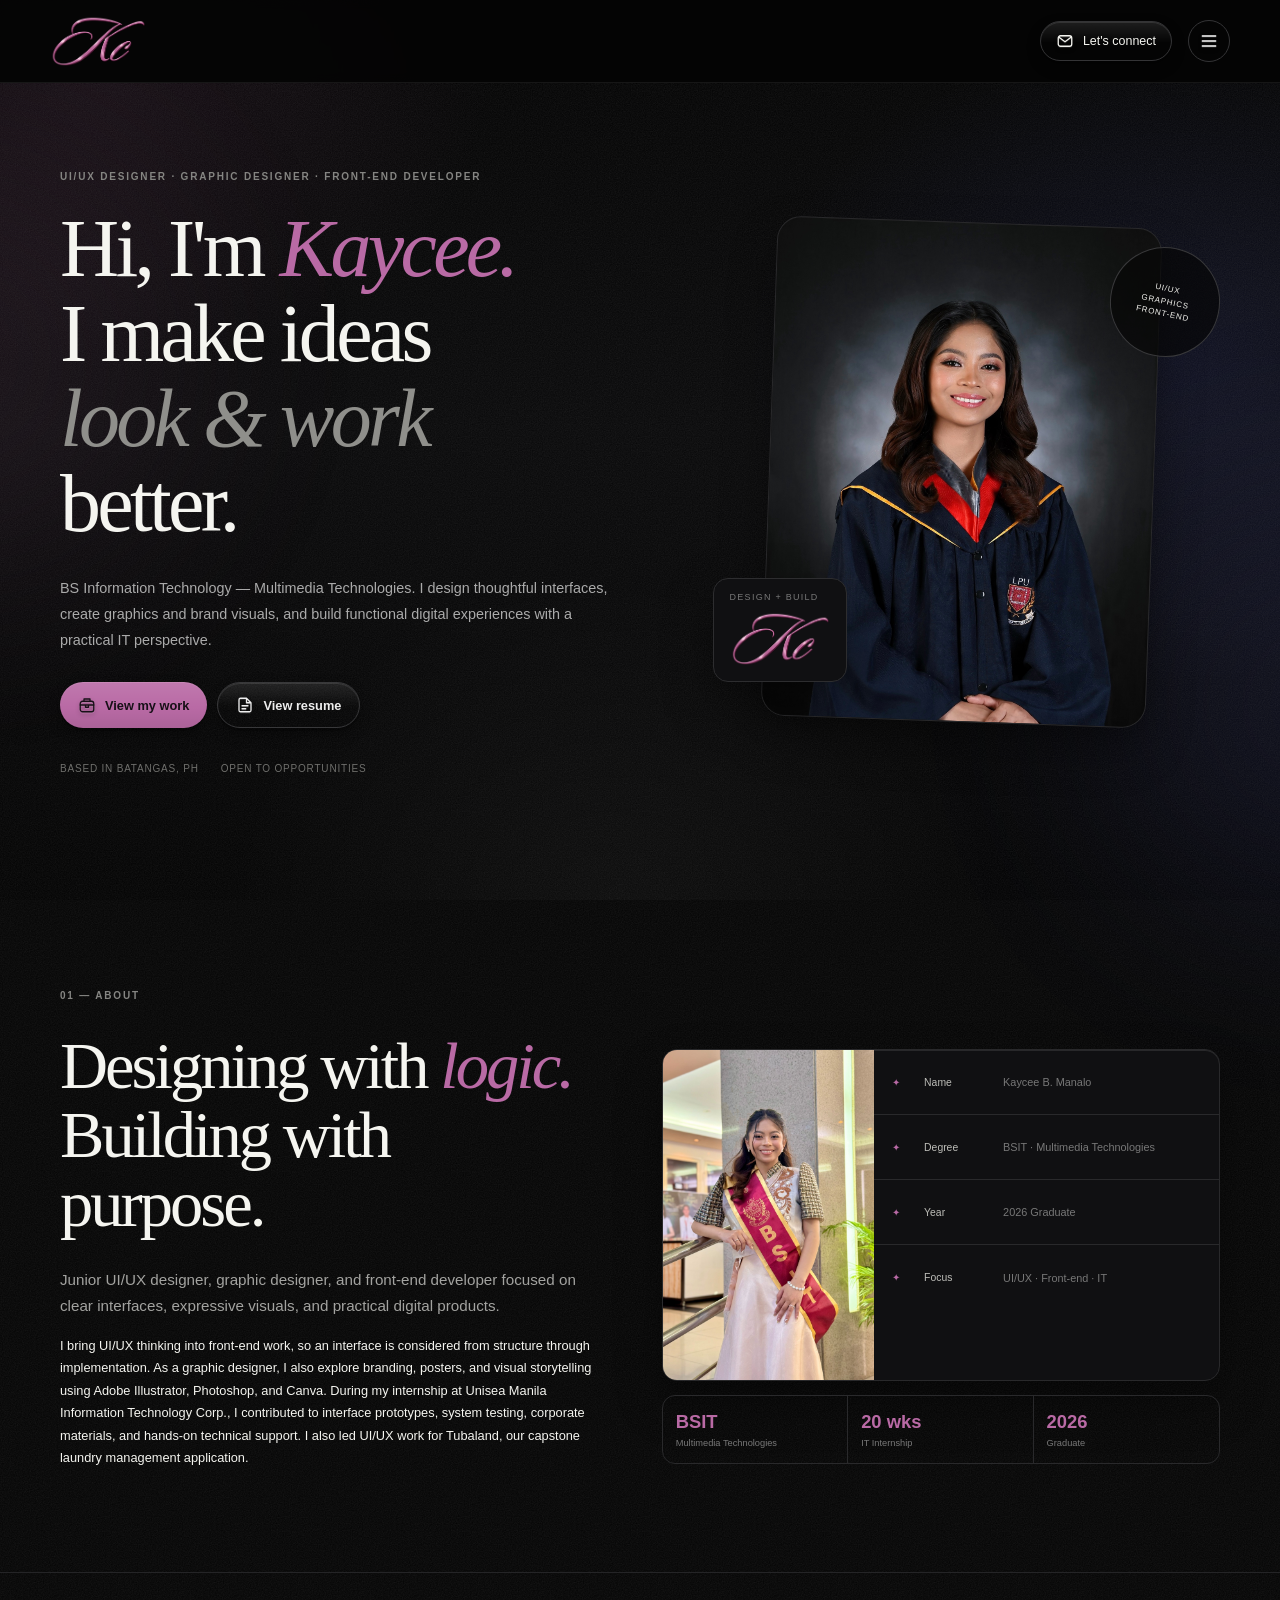
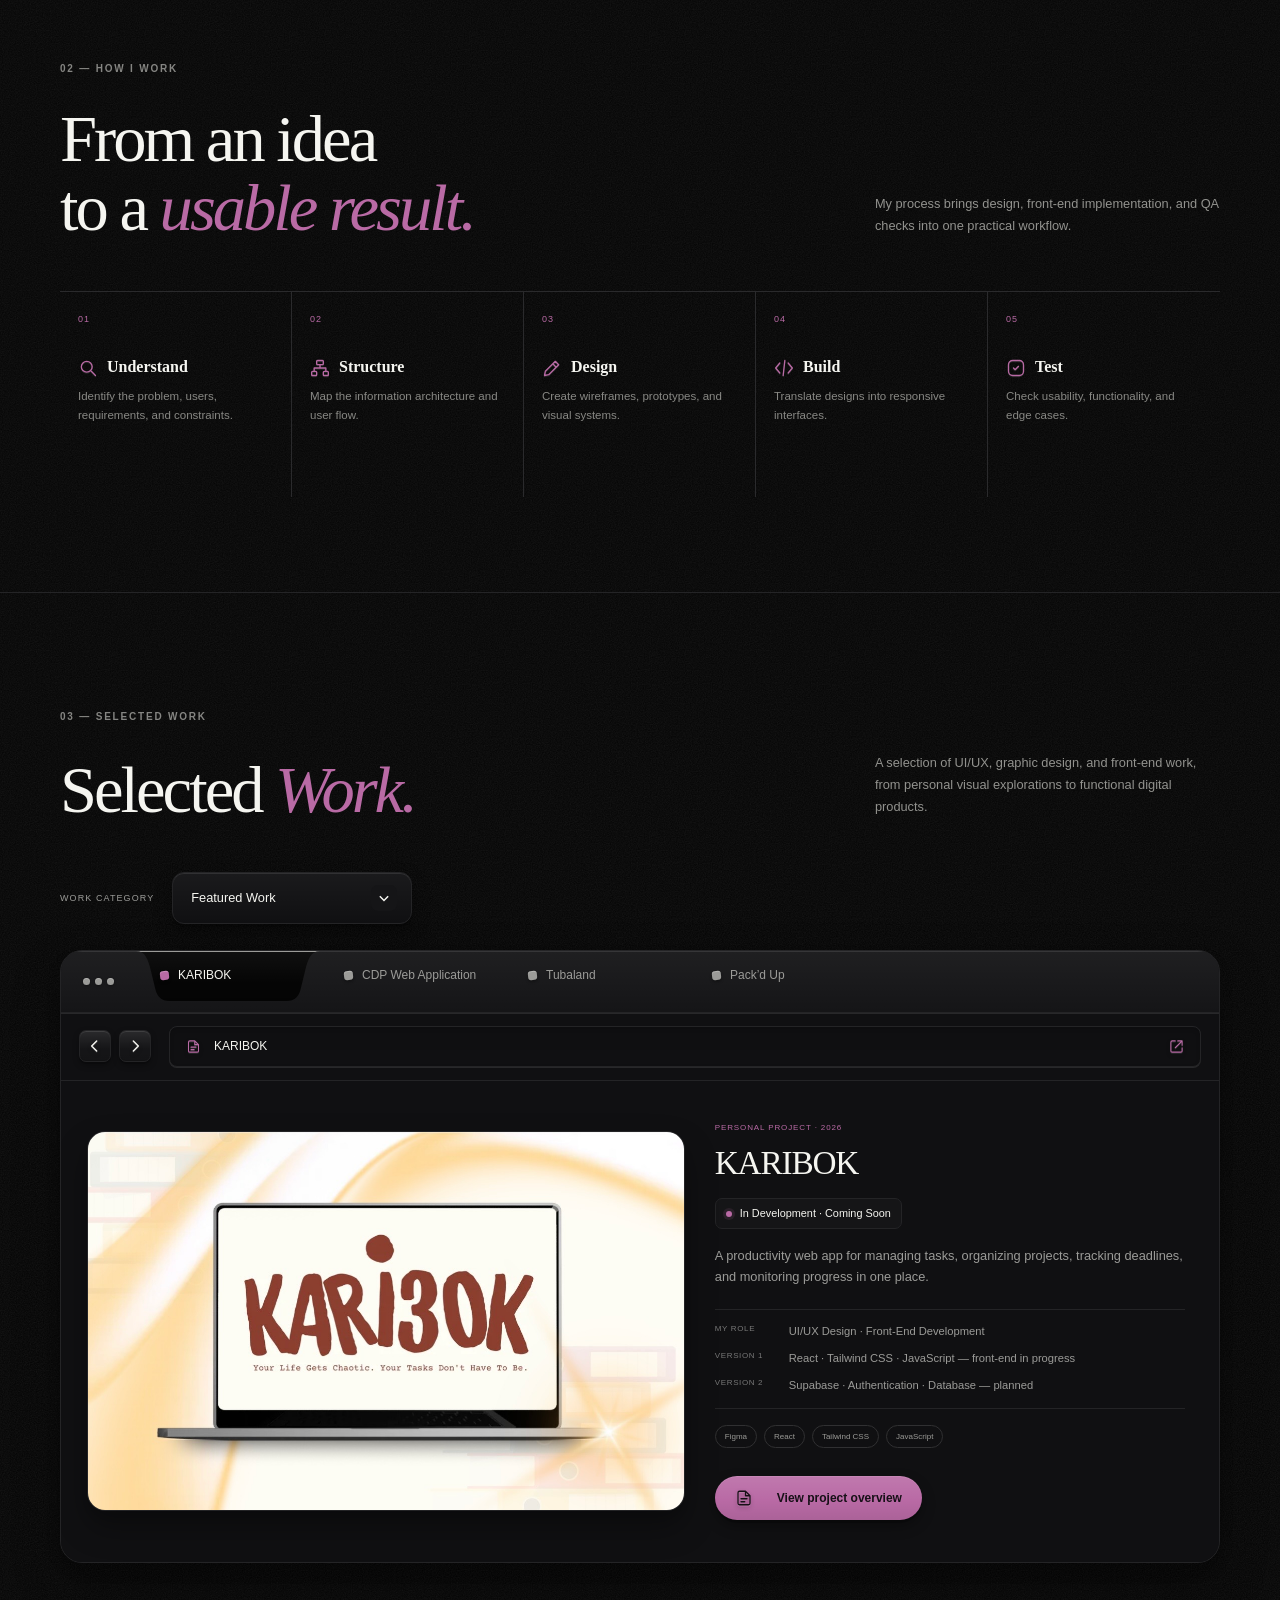
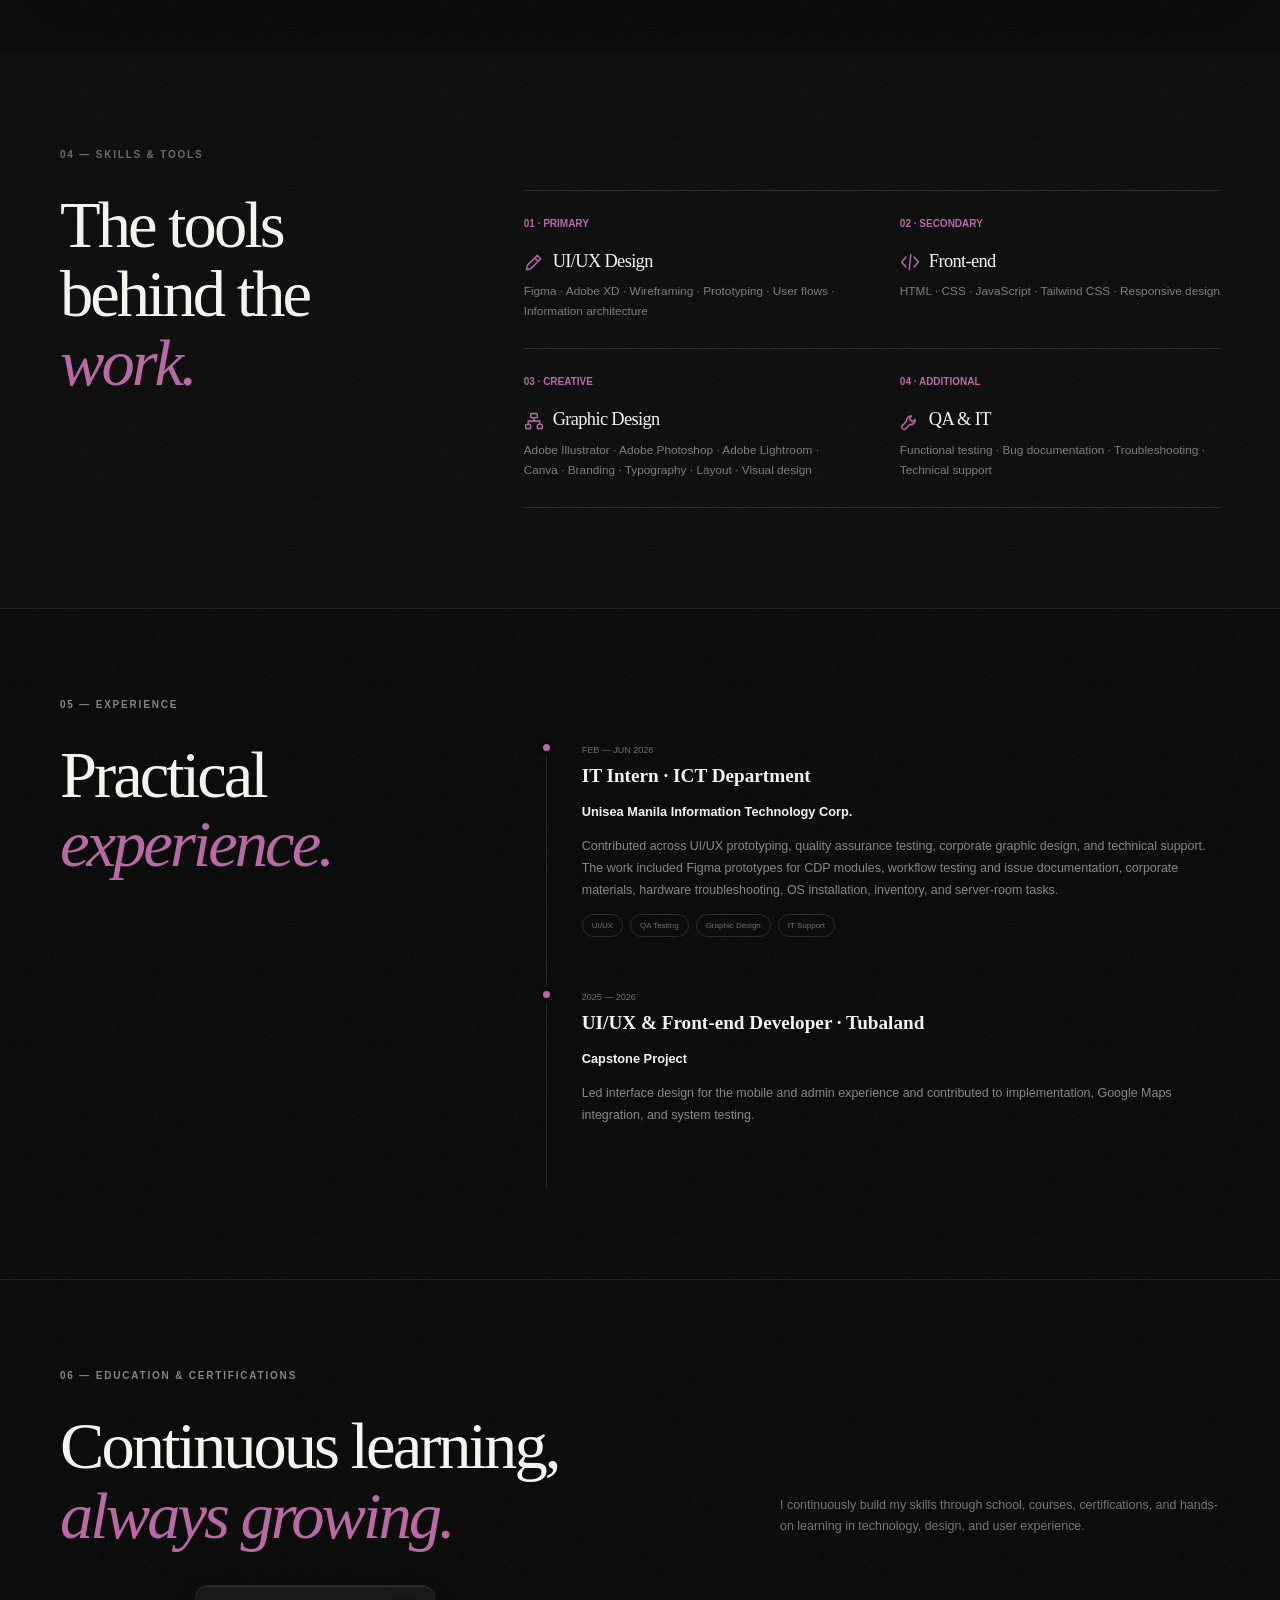
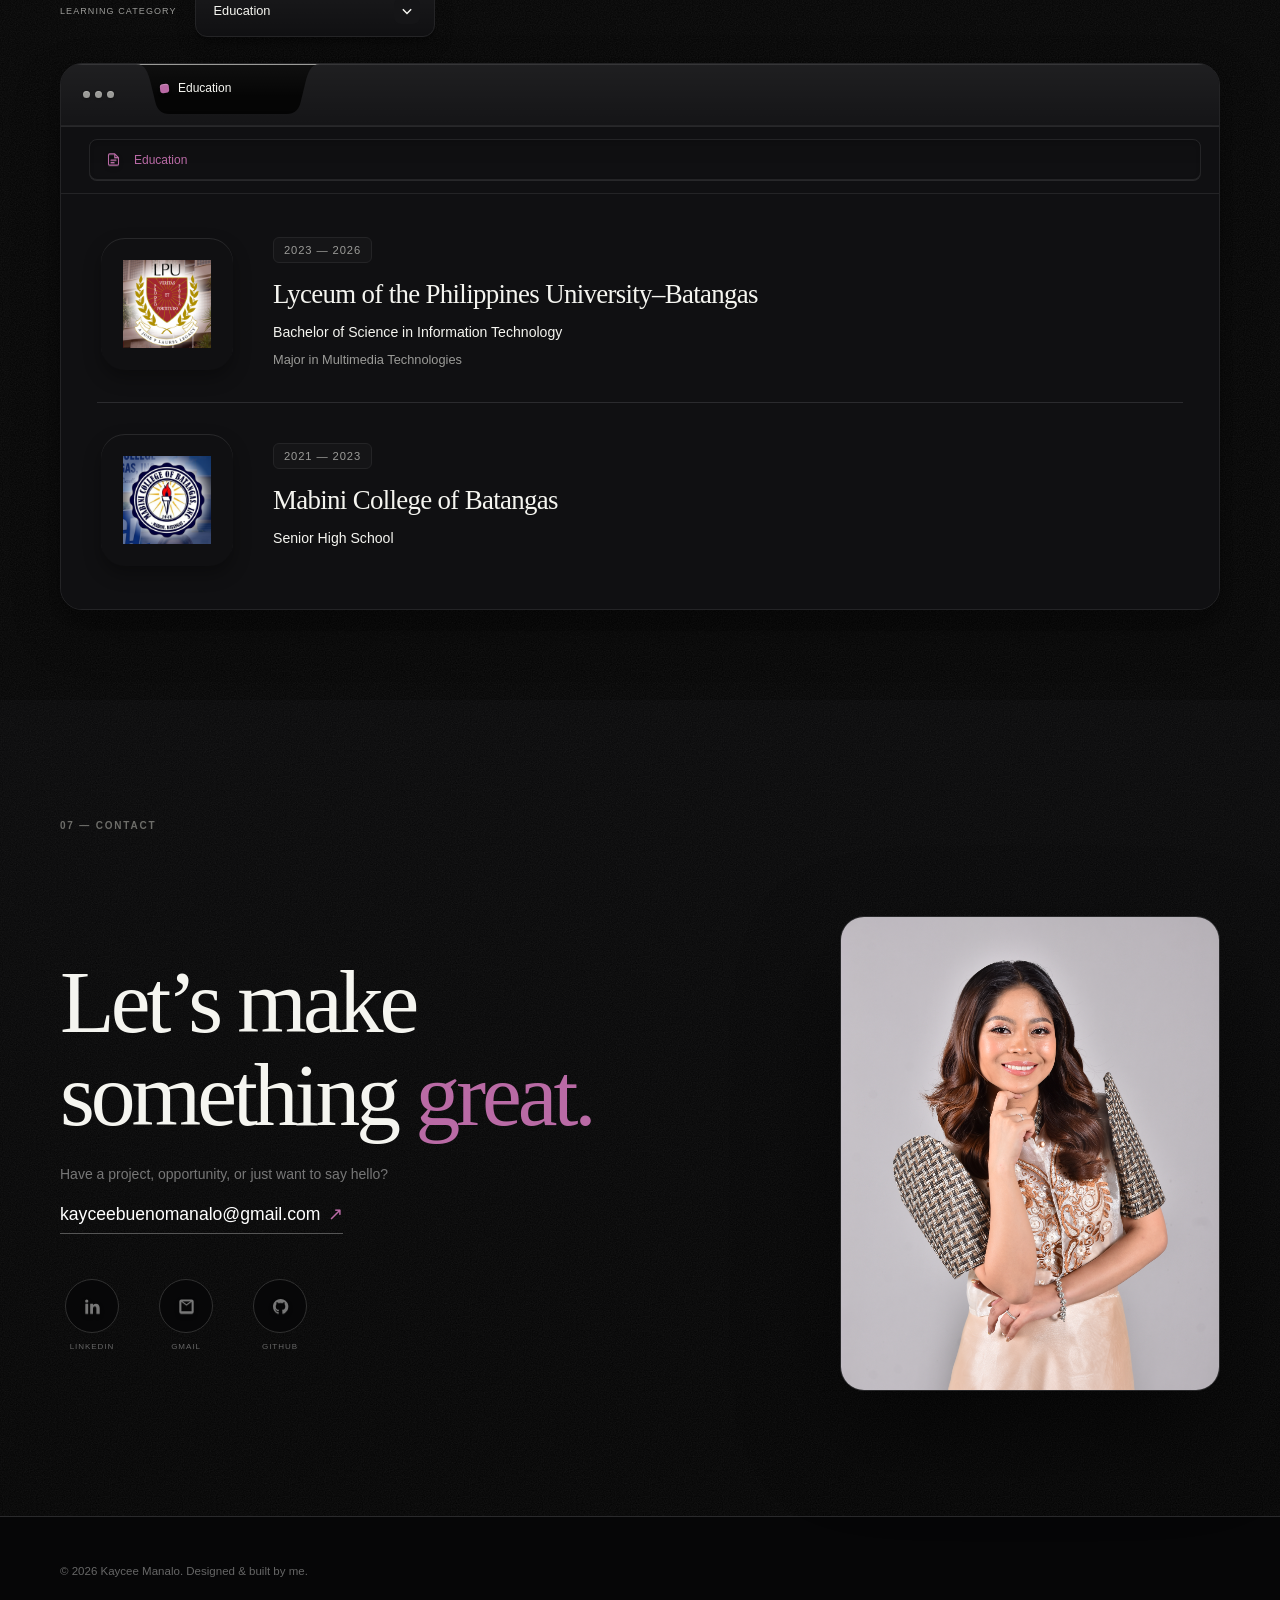
==== commit 6254fdf1: "Added more designs" ====
--- a/index.html
+++ b/index.html
@@ -77,7 +77,7 @@
 <section id="about" class="section about-section"><div class="container"><div class="section-kicker">02 — About</div><div class="about-modern"><div class="about-copy reveal"><h2 class="display about-title">Designing with <span>logic.</span><br>Building with purpose.</h2><p class="lead">Junior UI/UX designer, graphic designer, and front-end developer focused on clear interfaces, expressive visuals, and practical digital products.</p><p class="body">I bring UI/UX thinking into front-end work, so an interface is considered from structure through implementation. As a graphic designer, I also explore branding, posters, and visual storytelling using Adobe Illustrator, Photoshop, and Canva. During my internship at Unisea Manila Information Technology Corp., I contributed to interface prototypes, system testing, corporate materials, and hands-on technical support. I also led UI/UX work for Tubaland, our capstone laundry management application.</p></div><div class="about-side reveal delay-2"><div class="about-card"><div class="about-photo-modern"><img src="assets/images/kaycee-graduation.jpg" alt="Kaycee Manalo in graduation attire"></div><div class="about-table"><div><span>✦</span><b>Name</b><em>Kaycee B. Manalo</em></div><div><span>✦</span><b>Degree</b><em>BSIT · Multimedia Technologies</em></div><div><span>✦</span><b>Year</b><em>2026 Graduate</em></div><div><span>✦</span><b>Focus</b><em>UI/UX · Front-end · IT</em></div></div></div><div class="about-mini-stats"><div><strong>BSIT</strong><span>Multimedia Technologies</span></div><div><strong>20 wks</strong><span>IT Internship</span></div><div><strong>2026</strong><span>Graduate</span></div></div></div></div></div></section>
 
 <section class="section process-section"><div class="container"><div class="section-kicker">03 — How I work</div><div class="process-heading"><h2 class="display reveal">From an idea<br>to a <span>usable result.</span></h2><p class="body reveal">My process brings design, front-end implementation, and QA checks into one practical workflow.</p></div><ol class="process-list reveal"><li><b>01</b><div><h3>Understand</h3><p>Identify the problem, users, requirements, and constraints.</p></div></li><li><b>02</b><div><h3>Structure</h3><p>Map the information architecture and user flow.</p></div></li><li><b>03</b><div><h3>Design</h3><p>Create wireframes, prototypes, and visual systems.</p></div></li><li><b>04</b><div><h3>Build</h3><p>Translate designs into responsive interfaces.</p></div></li><li><b>05</b><div><h3>Test</h3><p>Check usability, functionality, and edge cases.</p></div></li></ol></div></section>
-<section id="skills" class="section dark skills-section"><div class="container"><div class="section-kicker light">05 — Skills &amp; tools</div><div class="skills-layout"><div class="skills-intro reveal"><h2 class="display light">The tools<br>behind the <span>work.</span></h2></div><div class="skills-grid reveal"><article><b>01 · PRIMARY</b><h3>UI/UX Design</h3><p>Figma · Wireframing · Prototyping · User flows · Information architecture</p></article><article><b>02 · SECONDARY</b><h3>Front-end</h3><p>HTML · CSS · JavaScript · Tailwind CSS · Responsive design</p></article><article><b>03 · CREATIVE</b><h3>Graphic Design</h3><p>Adobe Illustrator · Adobe Photoshop · Canva · Branding · Typography · Layout · Visual design</p></article><article><b>04 · ADDITIONAL</b><h3>QA &amp; IT</h3><p>Functional testing · Bug documentation · Troubleshooting · Technical support</p></article></div></div></div></section>
+<section id="skills" class="section dark skills-section"><div class="container"><div class="section-kicker light">05 — Skills &amp; tools</div><div class="skills-layout"><div class="skills-intro reveal"><h2 class="display light">The tools<br>behind the <span>work.</span></h2></div><div class="skills-grid reveal"><article><b>01 · PRIMARY</b><h3>UI/UX Design</h3><p>Figma · Adobe XD · Wireframing · Prototyping · User flows · Information architecture</p></article><article><b>02 · SECONDARY</b><h3>Front-end</h3><p>HTML · CSS · JavaScript · Tailwind CSS · Responsive design</p></article><article><b>03 · CREATIVE</b><h3>Graphic Design</h3><p>Adobe Illustrator · Adobe Photoshop · Adobe Lightroom · Canva · Branding · Typography · Layout · Visual design</p></article><article><b>04 · ADDITIONAL</b><h3>QA &amp; IT</h3><p>Functional testing · Bug documentation · Troubleshooting · Technical support</p></article></div></div></div></section>
 <section id="designs" class="section dark designs-section"><div class="container">
 
 <div class="section-kicker light">06 — Selected corporate work</div>
@@ -623,5 +623,6 @@
 
 <div id="lightbox" class="lightbox" aria-hidden="true"><button id="close-lightbox">×</button><img id="lightbox-img" alt="Expanded portfolio item"></div>
 <script src="personal-work.js"></script>
+<script src="photo-editing.js"></script>
 <script src="script.js"></script>
 <script src="button-icons.js"></script></body></html>
--- a/style.css
+++ b/style.css
@@ -1483,8 +1483,8 @@
 /* Replace the old full-screen noise layer with background-only texture. */
 body>.noise{display:none}
 main>section{position:relative;isolation:isolate}
-main>section::before{content:"";position:absolute;inset:0;z-index:-1;pointer-events:none;background-image:var(--page-grain);background-repeat:repeat;background-size:11.25rem 11.25rem;opacity:.065}
-html[data-theme="light"] main>section::before{opacity:.045}
+main>section::before{content:"";position:absolute;inset:0;z-index:-1;pointer-events:none;background-image:var(--page-grain);background-repeat:repeat;background-size:11.25rem 11.25rem;opacity:.10}
+html[data-theme="light"] main>section::before{opacity:.065}
 
 /* Personal projects keep the shared browser tabs and a gallery within each project. */
 .personal-intro{margin:0 0 1.625rem}
@@ -1497,14 +1497,14 @@
 #work .personal-preview img{height:24.375rem;width:100%;object-fit:contain}
 .personal-art-caption{margin:1.5rem 0 1.125rem;padding-top:1.375rem;border-top:1px solid var(--line)}
 .personal-art-caption h4{font:400 1.5rem var(--font-display);margin:0 0 0.625rem;color:var(--text)}
-.personal-image-count{display:block;font-size:.7rem;color:var(--lime);letter-spacing:.08em}
-.personal-gallery{display:flex;flex-wrap:wrap;gap:0.625rem;margin-top:1.625rem;padding-top:1.375rem;border-top:1px solid var(--line)}
-.personal-gallery button{width:4.75rem;height:5.375rem;padding:0.3125rem;border:1px solid var(--line);border-radius:0.5625rem;background:var(--panel2);cursor:pointer;box-shadow:inset 0 1px 0 var(--depth-edge),0 3px 0.5rem var(--depth-shadow)}
-#work .personal-gallery button img{width:100%;height:100%;object-fit:contain;border-radius:0.25rem}
-.personal-gallery button[aria-pressed="true"]{border-color:var(--lime);box-shadow:0 0 0 1px var(--lime),0 0.25rem 0.625rem var(--depth-shadow)}
-.personal-gallery button:hover{border-color:var(--lime)}
+.personal-image-count{display:block;margin-left:0.5rem;font-family:monospace;font-size:.75rem;color:var(--text);font-variant-numeric:tabular-nums;letter-spacing:.04em;white-space:nowrap}
+.personal-gallery{display:flex;align-items:center;gap:0.75rem;margin-top:1.375rem}
+.personal-gallery button{display:inline-flex;align-items:center;justify-content:center;flex-shrink:0;width:2.625rem;height:2.625rem;padding:0;border:1px solid var(--line);border-radius:50%;background:var(--panel);color:var(--text);cursor:pointer}
+.personal-gallery button .action-icon{width:1rem;height:1rem}
+.personal-gallery button:hover:not(:disabled){border-color:var(--lime);color:var(--lime)}
+.personal-gallery button:disabled{opacity:.35;cursor:default}
 .personal-gallery button:focus-visible,.personal-preview:focus-visible{outline:2px solid var(--lime);outline-offset:0.25rem}
-@media(max-width:700px){#work .personal-browser .personal-project{padding:1.125rem}.personal-project-layout{grid-template-columns:1fr;gap:1.25rem}#work .personal-preview img{height:20.625rem}.personal-gallery{gap:0.5rem}.personal-gallery button{width:3.875rem;height:4.625rem}}
+@media(max-width:700px){#work .personal-browser .personal-project{padding:1.125rem}.personal-project-layout{grid-template-columns:1fr;gap:1.25rem}#work .personal-preview img{height:20.625rem}}
 
 /* Karibok uses the supplied branding artwork while the product is in development. */
 #work #featured-work .work-browser .karibok-media{display:flex;align-items:center;justify-content:center}
@@ -1576,3 +1576,59 @@
    Rem-based dimensions keep text, controls and artwork in proportion.
    Preserve mobile/tablet breakpoints and cap growth on very large displays. */
 html{font-size:clamp(100%,1.171303vw,200%)}
+
+/* Photo editing: aligned originals and edits with a quiet crossfade. */
+.photo-editing-intro{margin-bottom:1.625rem}
+.photo-editing-intro h3{font:400 clamp(1.6rem,3vw,2.2rem) var(--font-display);margin:0 0 .625rem}
+.photo-editing-intro p{color:var(--muted);font-size:.85rem;margin:0}
+.photo-editing-projects{min-width:0}
+#work .photo-browser .photo-comparison{display:grid;grid-template-columns:minmax(0,1fr) minmax(0,1fr);align-items:center;gap:clamp(1.75rem,4vw,3.5rem);padding:1.75rem;border:0;border-radius:0;background:transparent}
+.photo-browser .photo-comparison[hidden]{display:none}
+.photo-browser .photo-comparison-stage{height:30rem;aspect-ratio:auto;border:1px solid var(--line);border-radius:.75rem;overflow:hidden}
+.photo-browser .photo-comparison-copy{min-width:0;padding:.5rem 0}
+.photo-browser .photo-navigation{margin:0;padding:0 1.75rem 1.75rem}
+#work .photo-browser .project-tabs button{flex-basis:auto;width:auto;min-width:11.5rem;max-width:none}
+.photo-comparison{min-width:0;overflow:hidden;border:1px solid var(--line);border-radius:1rem;background:var(--panel)}
+.photo-comparison-stage{position:relative;aspect-ratio:4/5;background:var(--panel2);isolation:isolate}
+#work .photo-comparison-stage img{position:absolute;inset:0;display:block;width:100%;height:100%;object-fit:contain;object-position:center;border-radius:0;transform:none;filter:none}
+#work .photo-comparison-stage .photo-after{opacity:0;transition:opacity .35s ease;will-change:opacity}
+#work .photo-comparison.is-after .photo-after{opacity:1}
+.photo-comparison-copy{padding:1.25rem}
+.photo-comparison-copy h4{font:400 1.35rem/1.3 var(--font-display);margin:0 0 .625rem;color:var(--text)}
+.photo-comparison-copy>p{font-size:.78rem;line-height:1.7;color:var(--muted);margin:0 0 1.125rem}
+.photo-editing-label{display:block;margin-bottom:.875rem;font-size:.6rem;font-weight:600;letter-spacing:.14em;color:var(--lime)}
+.photo-comparison-copy .photo-techniques{font-size:.74rem;margin-bottom:1.25rem}
+.photo-comparison-copy .photo-description{font-size:.875rem;line-height:1.85;margin-bottom:1.25rem;color:var(--text);max-width:38rem}
+.photo-comparison-copy .photo-editing-credit{font-size:.72rem;margin-bottom:1.5rem;padding-top:1rem;border-top:1px solid var(--line)}
+.photo-comparison-controls{display:flex;align-items:center;flex-wrap:wrap;gap:.75rem}
+.photo-toggle{display:inline-flex;gap:.25rem;padding:.25rem;border:1px solid var(--line);border-radius:2rem}
+.photo-toggle button{min-height:2.5rem;padding:.625rem 1.125rem;border:0;border-radius:2rem;background:transparent;color:var(--muted);font:600 .68rem/1 var(--font-body);letter-spacing:.07em;cursor:pointer}
+.photo-toggle button[aria-pressed="true"]{background:var(--lime);color:#171017}
+.photo-toggle button:hover{color:var(--text)}
+.photo-toggle button[aria-pressed="true"]:hover{color:#171017}
+.photo-toggle button:focus-visible{outline:2px solid var(--text);outline-offset:2px}
+.photo-comparison-status{font-size:.65rem;color:var(--muted)}
+@media(max-width:700px){#work .photo-browser .photo-comparison{grid-template-columns:1fr;gap:1.25rem;padding:1.125rem}.photo-browser .photo-comparison-stage{height:auto;aspect-ratio:4/5}.photo-browser .photo-navigation{padding:0 1.125rem 1.125rem}}
+@media(prefers-reduced-motion:reduce){#work .photo-comparison-stage .photo-after{transition:none}}
+
+/* Subtle tactile depth for previous/next and photo comparison controls. */
+body :is(.personal-prev,.personal-next,.work-prev,.work-next,.learn-prev,.learn-next,.carousel-arrow,.design-nav,.photo-toggle button){
+ background-image:linear-gradient(180deg,rgba(255,255,255,.09),transparent 60%,rgba(0,0,0,.05));
+ box-shadow:inset 0 1px 0 var(--depth-edge),inset 0 -1px 0 rgba(0,0,0,.12),0 2px 0 rgba(0,0,0,.16),0 3px 6px var(--depth-shadow);
+ transition:transform .15s ease,box-shadow .15s ease,border-color .15s ease;
+}
+@media(hover:hover) and (pointer:fine){
+ body :is(.personal-prev,.personal-next,.work-prev,.work-next,.learn-prev,.learn-next,.carousel-arrow,.design-nav,.photo-toggle button):hover:not(:disabled){
+  transform:translateY(-1px);
+  box-shadow:inset 0 1px 0 var(--depth-edge),inset 0 -1px 0 rgba(0,0,0,.12),0 2px 0 rgba(0,0,0,.16),0 4px 7px var(--depth-shadow);
+ }
+}
+body :is(.personal-prev,.personal-next,.work-prev,.work-next,.learn-prev,.learn-next,.carousel-arrow,.design-nav,.photo-toggle button):active:not(:disabled){
+ transform:translateY(1px);
+ box-shadow:inset 0 1px 2px rgba(0,0,0,.18),0 1px 2px var(--depth-shadow);
+}
+body :is(.personal-prev,.personal-next,.work-prev,.work-next,.learn-prev,.learn-next,.carousel-arrow,.design-nav,.photo-toggle button):disabled{background-image:none;box-shadow:none;transform:none}
+@media(prefers-reduced-motion:reduce){
+ body :is(.personal-prev,.personal-next,.work-prev,.work-next,.learn-prev,.learn-next,.carousel-arrow,.design-nav,.photo-toggle button){transition:none}
+ body :is(.personal-prev,.personal-next,.work-prev,.work-next,.learn-prev,.learn-next,.carousel-arrow,.design-nav,.photo-toggle button):is(:hover,:active):not(:disabled){transform:none}
+}
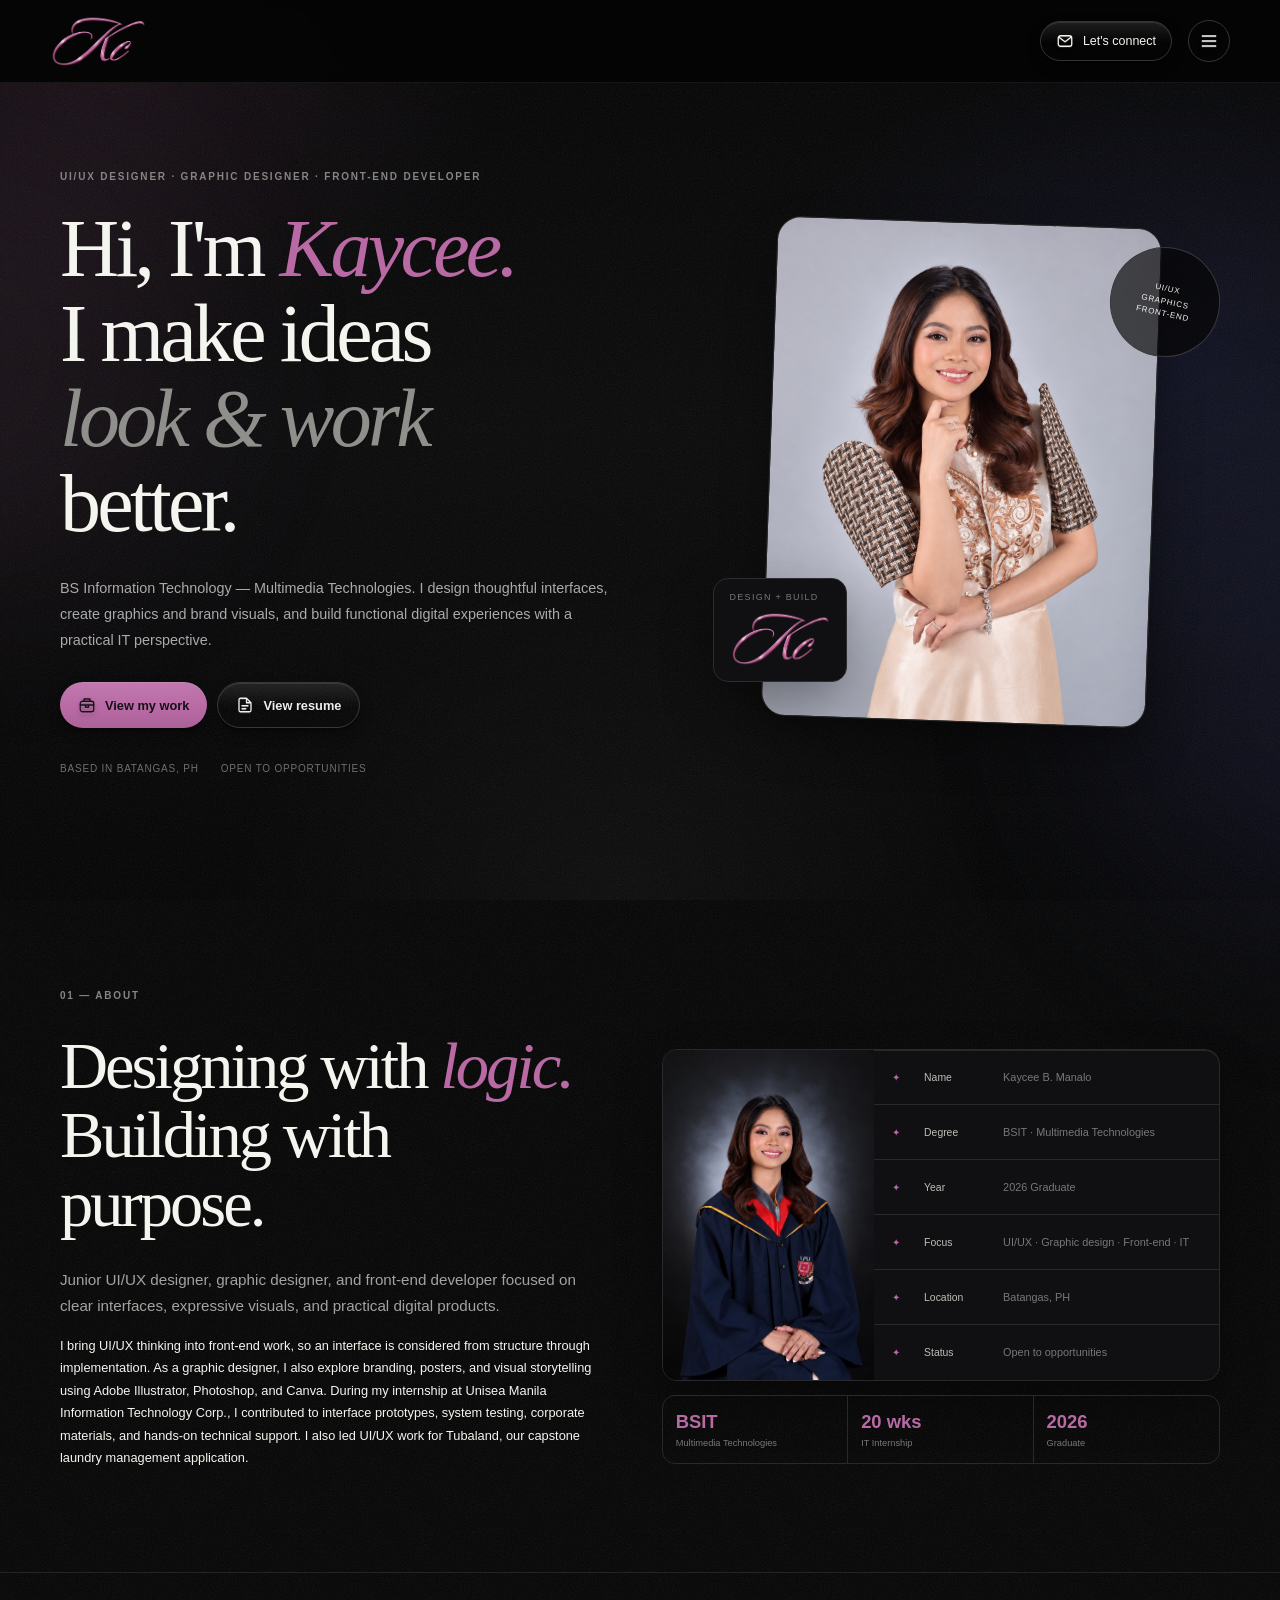
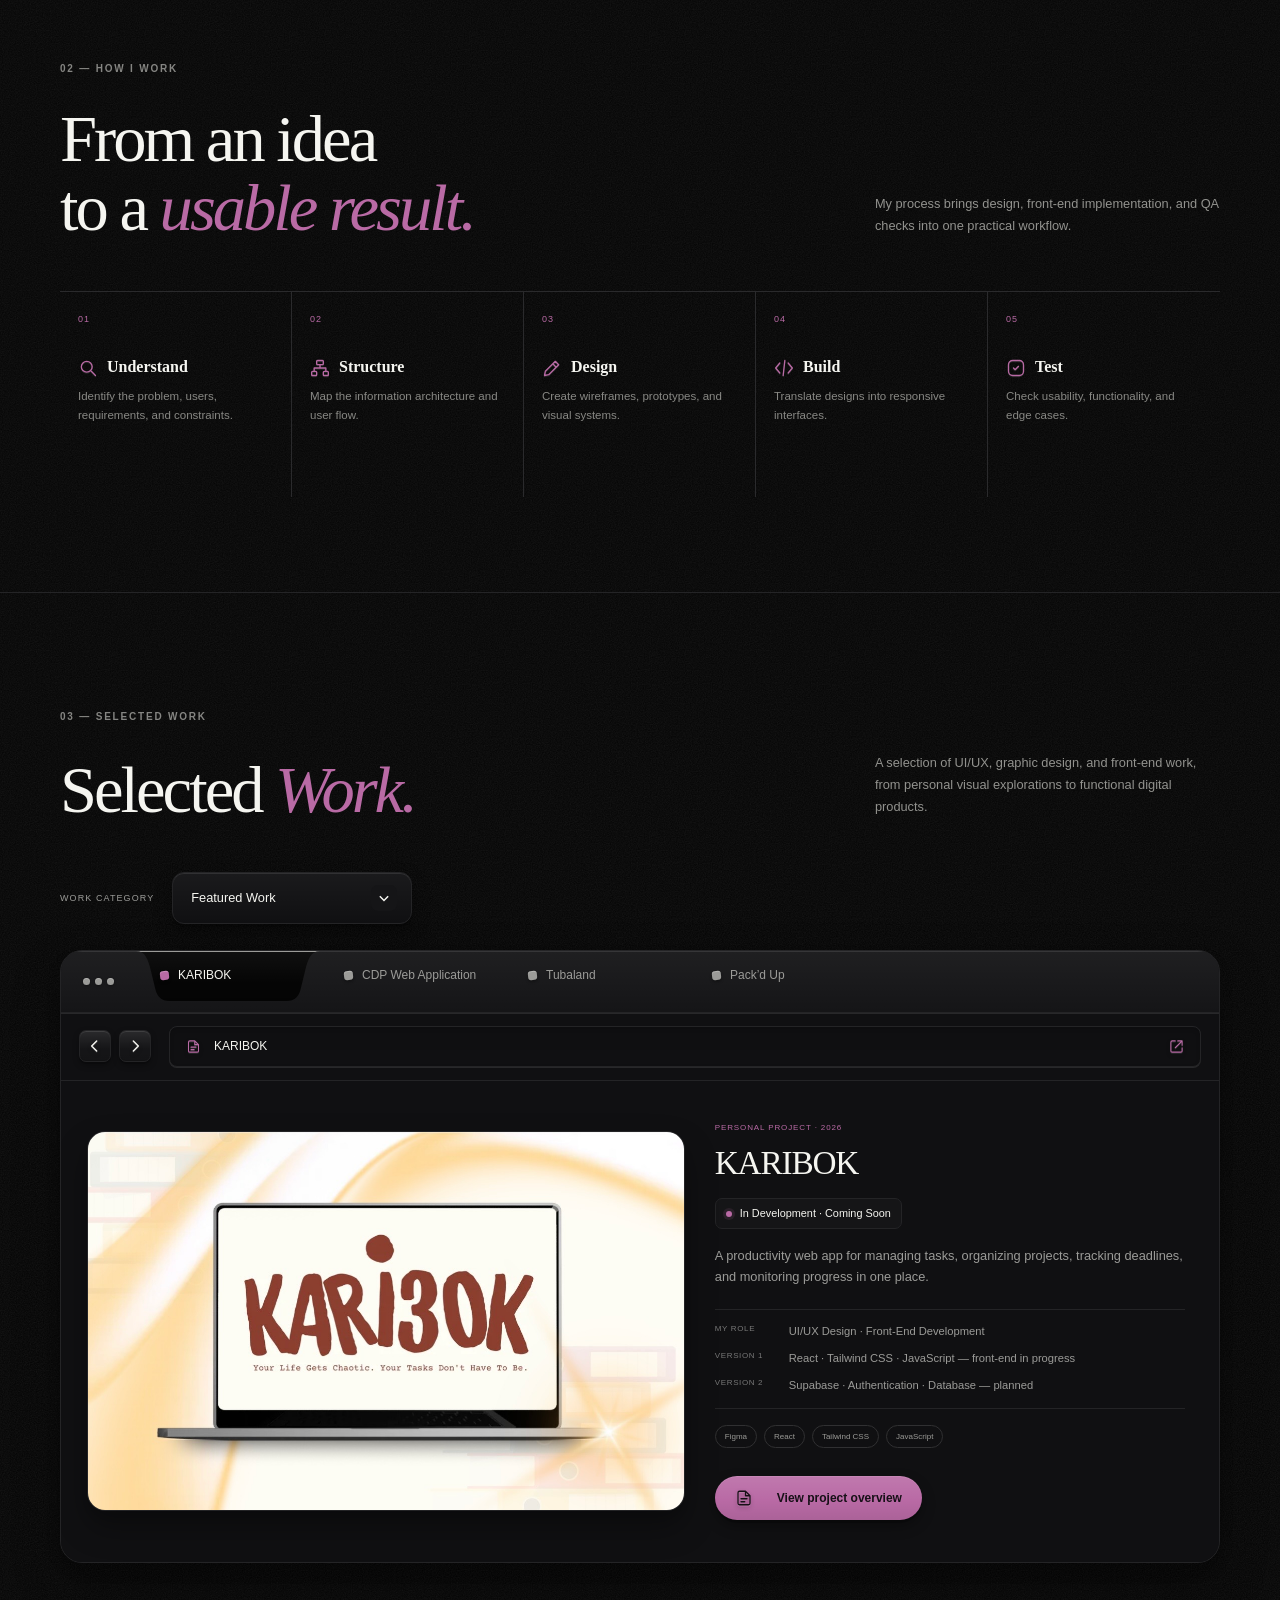
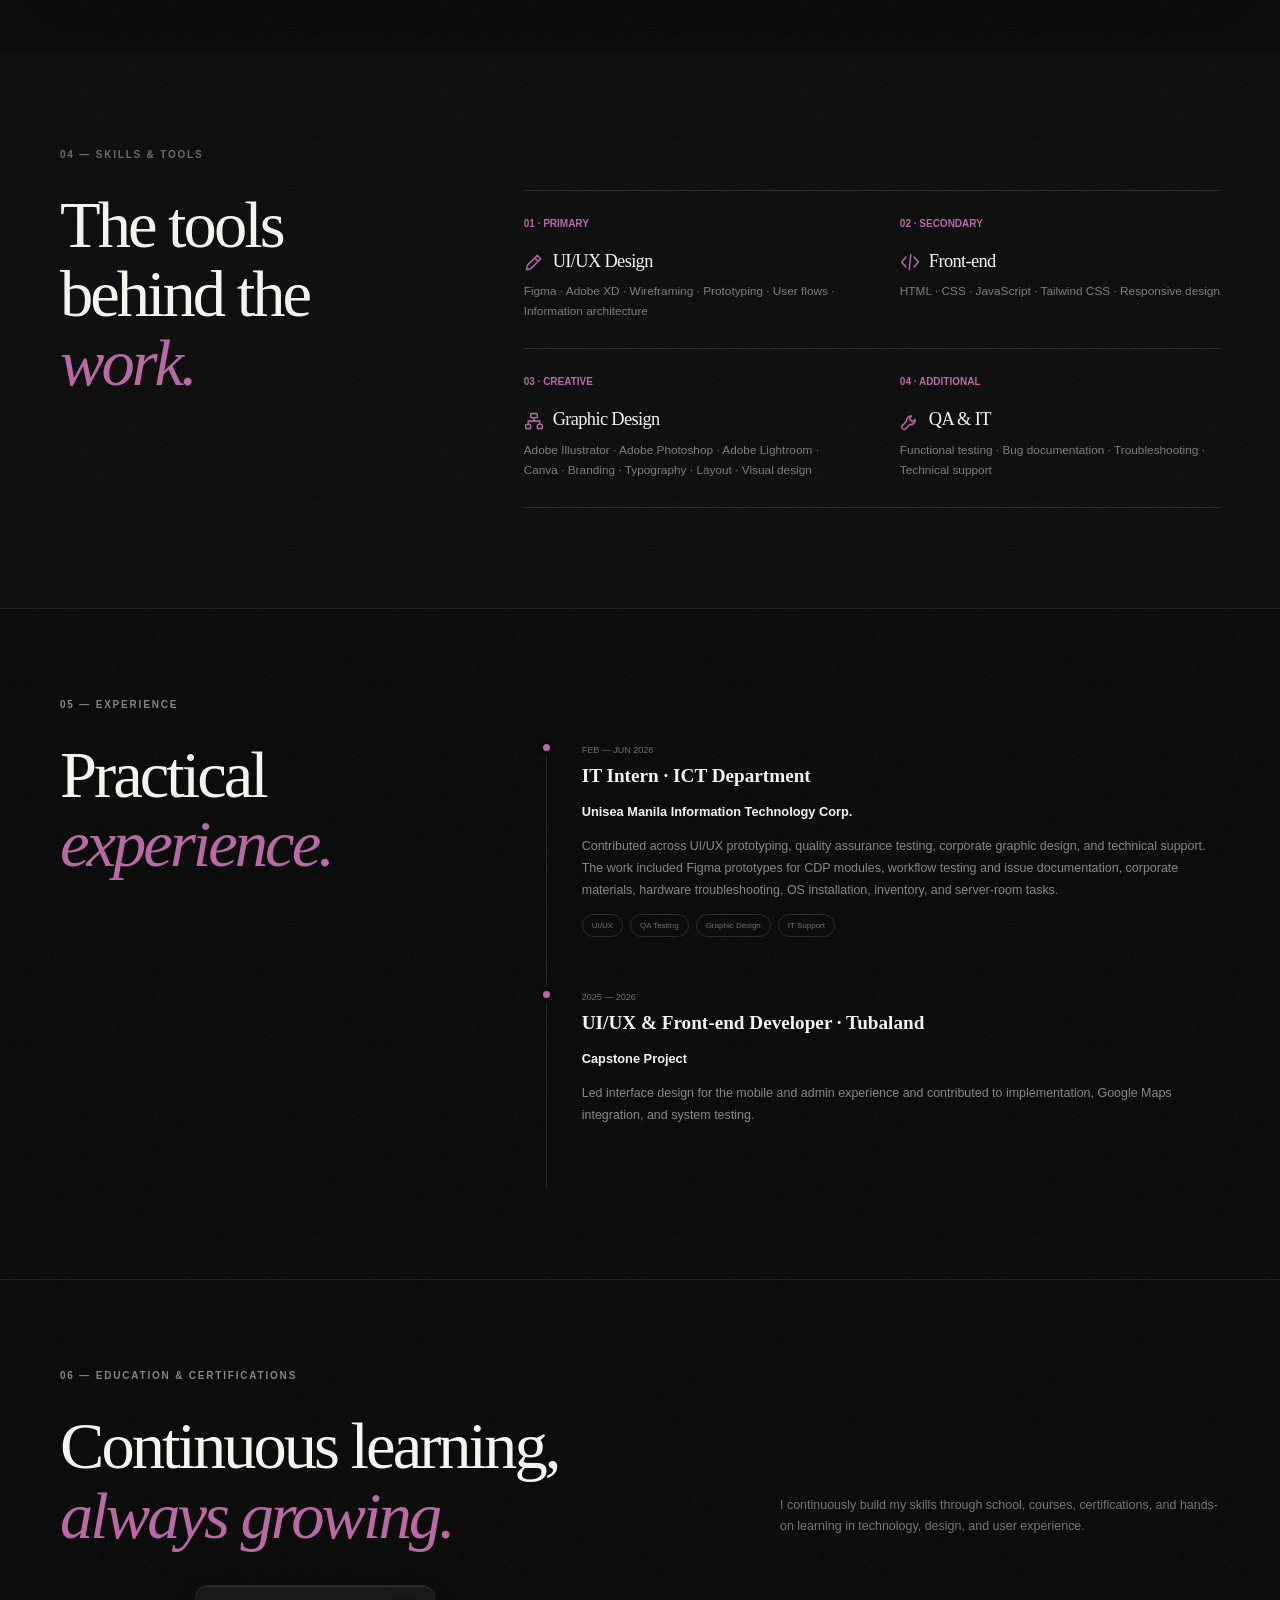
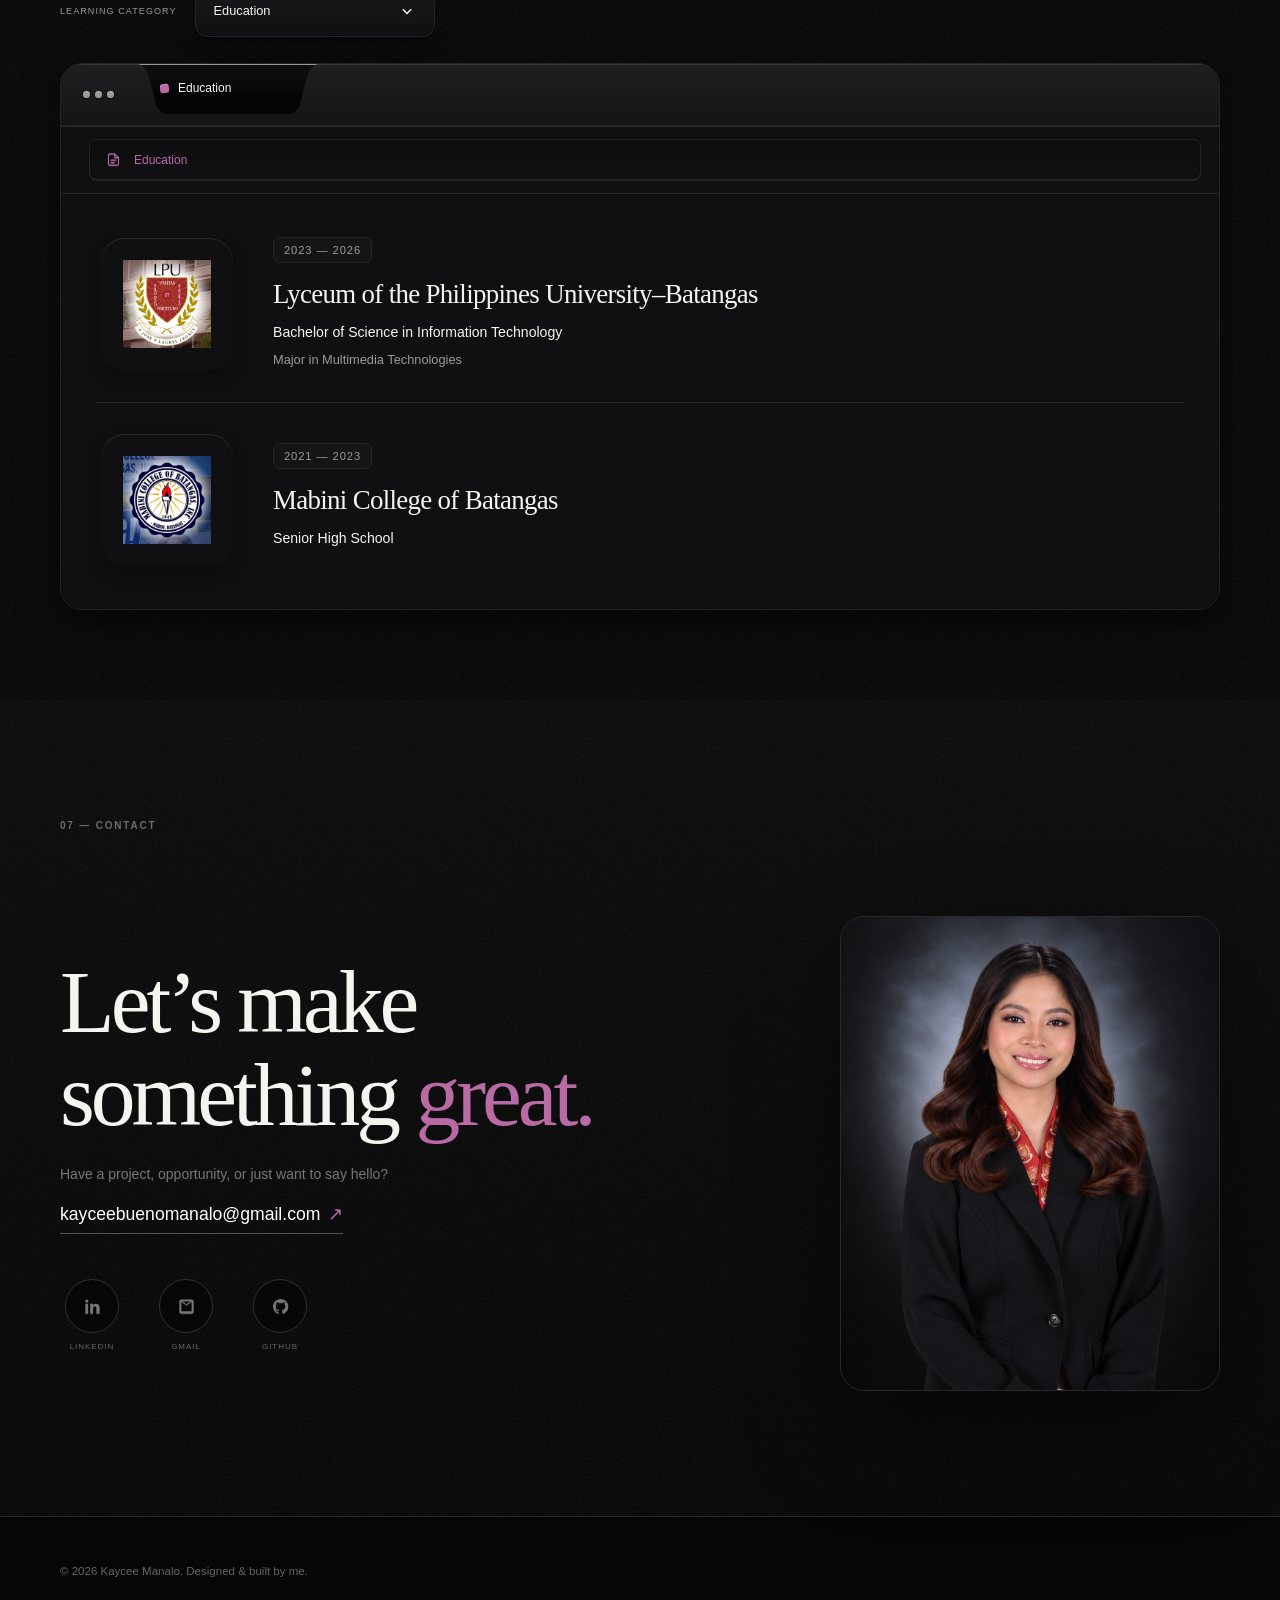
==== commit 0242dfcc: "Updated portfolio images" ====
--- a/index.html
+++ b/index.html
@@ -62,7 +62,7 @@
     <a href="#contact"><span>05</span>Contact</a>
   </nav>
   <div class="mobile-menu-bottom">
-    <a href="https://drive.google.com/file/d/1PtFBGwxsc5fc1tfaUI4S8WFFlftUObi0/view?usp=sharing" target="_blank" rel="noopener noreferrer" class="btn btn-outline">View resume ↗</a>
+    <a href="https://drive.google.com/file/d/1S5RWKkJyDL8bsd9o2o5WpxI914NX-gpF/view?usp=sharing" target="_blank" rel="noopener noreferrer" class="btn btn-outline">View resume ↗</a>
     <div class="mobile-menu-social">
       <a href="mailto:kayceebuenomanalo@gmail.com">Email</a>
       <a href="https://www.linkedin.com/in/kaycee-manalo-b856b1390" target="_blank" rel="noopener noreferrer">LinkedIn</a>
@@ -71,10 +71,10 @@
   </div>
 </aside>
 <main>
-<section id="home" class="hero"><div class="container hero-grid"><div class="hero-copy reveal"><div class="eyebrow">UI/UX DESIGNER · GRAPHIC DESIGNER · FRONT-END DEVELOPER</div><h1>Hi, I'm <span>Kaycee.</span><br>I make ideas<br><em>look &amp; work</em><br>better.</h1><p>BS Information Technology — Multimedia Technologies. I design thoughtful interfaces, create graphics and brand visuals, and build functional digital experiences with a practical IT perspective.</p><div class="actions"><a class="btn btn-lime" href="#work">View my work ↗</a><a class="btn btn-outline" href="#contact">Let's connect ↗</a></div><div class="hero-meta"><span>Based in Batangas, PH</span><span>Open to opportunities</span></div></div><div class="hero-visual reveal delay-2"><div class="portrait-frame"><img src="assets/images/kaycee-studio.jpg" alt="Portrait of Kaycee Manalo"></div><div class="floating-note"><span>DESIGN + BUILD</span><strong><img class="brand-logo" src="assets/images/portfolio-new-branding-logo-3d.png" alt="Kaycee Manalo logo"></strong></div><div class="circle-stamp">UI/UX<br>GRAPHICS<br>FRONT-END</div></div></div></section>
+<section id="home" class="hero"><div class="container hero-grid"><div class="hero-copy reveal"><div class="eyebrow">UI/UX DESIGNER · GRAPHIC DESIGNER · FRONT-END DEVELOPER</div><h1>Hi, I'm <span>Kaycee.</span><br>I make ideas<br><em>look &amp; work</em><br>better.</h1><p>BS Information Technology — Multimedia Technologies. I design thoughtful interfaces, create graphics and brand visuals, and build functional digital experiences with a practical IT perspective.</p><div class="actions"><a class="btn btn-lime" href="#work">View my work ↗</a><a class="btn btn-outline" href="#contact">Let's connect ↗</a></div><div class="hero-meta"><span>Based in Batangas, PH</span><span>Open to opportunities</span></div></div><div class="hero-visual reveal delay-2"><div class="portrait-frame"><img src="assets/images/hero-portrait.jpg" alt="Portrait of Kaycee Manalo"></div><div class="floating-note"><span>DESIGN + BUILD</span><strong><img class="brand-logo" src="assets/images/portfolio-new-branding-logo-3d.png" alt="Kaycee Manalo logo"></strong></div><div class="circle-stamp">UI/UX<br>GRAPHICS<br>FRONT-END</div></div></div></section>
 
 <section id="work" class="section work-spotlight"><div class="container"><div class="section-kicker">01 — Featured work</div><div class="spotlight-heading"><div><h2 class="display reveal">Work that makes<br><span>the case.</span></h2></div><p class="body reveal">A selection of UI/UX, graphic design, and front-end work, from personal visual explorations to functional digital products.</p></div><div class="spotlight-grid"><article class="spotlight-card reveal"><a class="spotlight-media" href="cdp.html"><img src="assets/images/cdp-landing.png" alt="CDP Web Application landing interface"></a><div class="spotlight-copy"><span>INTERNSHIP PROJECT · 2026</span><h3>CDP Web Application</h3><p>Internal-system interface prototypes and workflow testing for clearer administrative experiences.</p><dl><div><dt>My role</dt><dd>UI/UX Design · System Prototyping · QA</dd></div><div><dt>Tools</dt><dd>Figma</dd></div></dl><div class="tags"><span>Figma</span><span>UI/UX</span><span>QA</span></div><a class="featured-link" href="cdp.html">View case study <b>→</b></a></div></article><article class="spotlight-card reveal delay-1"><a class="spotlight-media" href="tubaland.html"><img src="assets/images/tubaland-prototype-1.jpg" alt="Tubaland laundry management application interface"></a><div class="spotlight-copy"><span>CAPSTONE PROJECT · 2025–2026</span><h3>Tubaland</h3><p>Laundry management made simpler through a customer-facing Android app and administrative interface.</p><dl><div><dt>My role</dt><dd>UI/UX Designer · Front-end Developer</dd></div><div><dt>Tools</dt><dd>Android · Java · Google Maps</dd></div></dl><div class="tags"><span>UI/UX</span><span>Android</span><span>Java</span></div><a class="featured-link" href="tubaland.html">View case study <b>→</b></a></div></article><article class="spotlight-card reveal delay-2"><a class="spotlight-media" href="packd-up.html"><img src="assets/images/packd-up-5.jpeg" alt="Pack'd Up e-commerce product listing"></a><div class="spotlight-copy"><span>COURSE PROJECT · 2024</span><h3>Pack’d Up</h3><p>A responsive e-commerce concept centered on direct navigation and clean product presentation.</p><dl><div><dt>My role</dt><dd>Visual Direction · UI Design · Front-end</dd></div><div><dt>Tools</dt><dd>Figma · HTML · Tailwind CSS · JavaScript</dd></div></dl><div class="tags"><span>Figma</span><span>Tailwind</span><span>JavaScript</span></div><a class="featured-link" href="packd-up.html">View case study <b>→</b></a></div></article></div></div></section>
-<section id="about" class="section about-section"><div class="container"><div class="section-kicker">02 — About</div><div class="about-modern"><div class="about-copy reveal"><h2 class="display about-title">Designing with <span>logic.</span><br>Building with purpose.</h2><p class="lead">Junior UI/UX designer, graphic designer, and front-end developer focused on clear interfaces, expressive visuals, and practical digital products.</p><p class="body">I bring UI/UX thinking into front-end work, so an interface is considered from structure through implementation. As a graphic designer, I also explore branding, posters, and visual storytelling using Adobe Illustrator, Photoshop, and Canva. During my internship at Unisea Manila Information Technology Corp., I contributed to interface prototypes, system testing, corporate materials, and hands-on technical support. I also led UI/UX work for Tubaland, our capstone laundry management application.</p></div><div class="about-side reveal delay-2"><div class="about-card"><div class="about-photo-modern"><img src="assets/images/kaycee-graduation.jpg" alt="Kaycee Manalo in graduation attire"></div><div class="about-table"><div><span>✦</span><b>Name</b><em>Kaycee B. Manalo</em></div><div><span>✦</span><b>Degree</b><em>BSIT · Multimedia Technologies</em></div><div><span>✦</span><b>Year</b><em>2026 Graduate</em></div><div><span>✦</span><b>Focus</b><em>UI/UX · Front-end · IT</em></div></div></div><div class="about-mini-stats"><div><strong>BSIT</strong><span>Multimedia Technologies</span></div><div><strong>20 wks</strong><span>IT Internship</span></div><div><strong>2026</strong><span>Graduate</span></div></div></div></div></div></section>
+<section id="about" class="section about-section"><div class="container"><div class="section-kicker">02 — About</div><div class="about-modern"><div class="about-copy reveal"><h2 class="display about-title">Designing with <span>logic.</span><br>Building with purpose.</h2><p class="lead">Junior UI/UX designer, graphic designer, and front-end developer focused on clear interfaces, expressive visuals, and practical digital products.</p><p class="body">I bring UI/UX thinking into front-end work, so an interface is considered from structure through implementation. As a graphic designer, I also explore branding, posters, and visual storytelling using Adobe Illustrator, Photoshop, and Canva. During my internship at Unisea Manila Information Technology Corp., I contributed to interface prototypes, system testing, corporate materials, and hands-on technical support. I also led UI/UX work for Tubaland, our capstone laundry management application.</p></div><div class="about-side reveal delay-2"><div class="about-card"><div class="about-photo-modern"><img src="assets/images/about-portrait.jpg" alt="Kaycee Manalo in graduation attire"></div><div class="about-table"><div><span>✦</span><b>Name</b><em>Kaycee B. Manalo</em></div><div><span>✦</span><b>Degree</b><em>BSIT · Multimedia Technologies</em></div><div><span>✦</span><b>Year</b><em>2026 Graduate</em></div><div><span>✦</span><b>Focus</b><em>UI/UX · Graphic design · Front-end · IT</em></div><div><span>✦</span><b>Location</b><em>Batangas, PH</em></div><div><span>✦</span><b>Status</b><em>Open to opportunities</em></div></div></div><div class="about-mini-stats"><div><strong>BSIT</strong><span>Multimedia Technologies</span></div><div><strong>20 wks</strong><span>IT Internship</span></div><div><strong>2026</strong><span>Graduate</span></div></div></div></div></div></section>
 
 <section class="section process-section"><div class="container"><div class="section-kicker">03 — How I work</div><div class="process-heading"><h2 class="display reveal">From an idea<br>to a <span>usable result.</span></h2><p class="body reveal">My process brings design, front-end implementation, and QA checks into one practical workflow.</p></div><ol class="process-list reveal"><li><b>01</b><div><h3>Understand</h3><p>Identify the problem, users, requirements, and constraints.</p></div></li><li><b>02</b><div><h3>Structure</h3><p>Map the information architecture and user flow.</p></div></li><li><b>03</b><div><h3>Design</h3><p>Create wireframes, prototypes, and visual systems.</p></div></li><li><b>04</b><div><h3>Build</h3><p>Translate designs into responsive interfaces.</p></div></li><li><b>05</b><div><h3>Test</h3><p>Check usability, functionality, and edge cases.</p></div></li></ol></div></section>
 <section id="skills" class="section dark skills-section"><div class="container"><div class="section-kicker light">05 — Skills &amp; tools</div><div class="skills-layout"><div class="skills-intro reveal"><h2 class="display light">The tools<br>behind the <span>work.</span></h2></div><div class="skills-grid reveal"><article><b>01 · PRIMARY</b><h3>UI/UX Design</h3><p>Figma · Adobe XD · Wireframing · Prototyping · User flows · Information architecture</p></article><article><b>02 · SECONDARY</b><h3>Front-end</h3><p>HTML · CSS · JavaScript · Tailwind CSS · Responsive design</p></article><article><b>03 · CREATIVE</b><h3>Graphic Design</h3><p>Adobe Illustrator · Adobe Photoshop · Adobe Lightroom · Canva · Branding · Typography · Layout · Visual design</p></article><article><b>04 · ADDITIONAL</b><h3>QA &amp; IT</h3><p>Functional testing · Bug documentation · Troubleshooting · Technical support</p></article></div></div></div></section>
@@ -579,8 +579,7 @@
         </div>
 
         <div class="contact-photo">
-          <!-- Replace this image with your own photo -->
-          <img src="assets/images/contact-photo.jpeg" alt="Kaycee Manalo">
+          <img src="assets/images/contact-portrait.jpg" alt="Portrait of Kaycee Manalo">
         </div>
 
       </div>
--- a/style.css
+++ b/style.css
@@ -226,7 +226,7 @@
   width: 100%;
   height: 100%;
   object-fit: cover;
-  object-position: center top;
+  object-position: center 75%;
   display: block;
 }
 
@@ -607,13 +607,13 @@
 .hero h1{font-size:clamp(3.4rem,6.4vw,6.9rem);line-height:.84}.hero-copy>p{font-size:.9rem;max-width:35rem}.hero{padding-top:7.8125rem}.hero-visual{min-height:35rem}.portrait-frame{width:min(24.0625rem,86%);height:31.25rem}
 .section{padding:5.625rem 0}.section.compact{padding:4.375rem 0}.display{font-size:clamp(2.8rem,5.2vw,5.4rem)}.lead{font-size:.95rem;line-height:1.75}.body,.light-copy{font-size:.8rem;line-height:1.75}
 .about-modern{display:grid;grid-template-columns:1fr 1.05fr;gap:4.375rem;align-items:center}.about-title{margin-bottom:1.75rem}.about-copy .btn{margin-top:0.75rem}
-.about-side{min-width:0}.about-card{display:grid;grid-template-columns:38% 62%;background:#101012;border:1px solid #29292b;border-radius:0.9375rem;overflow:hidden}.about-photo-modern{height:20.625rem;overflow:hidden}.about-photo-modern img{width:100%;height:100%;object-fit:cover;object-position:center top}.about-table{display:flex;flex-direction:column}.about-table>div{display:grid;grid-template-columns:1.5625rem 4.5rem 1fr;align-items:center;gap:0.4375rem;padding:1rem 1.125rem;border-bottom:1px solid #29292b;min-height:4.0625rem}.about-table>div:last-child{border-bottom:0}.about-table span{color:var(--lime);font-size:0.625rem}.about-table b{font-size:.65rem;color:#bdbdb8;font-weight:500}.about-table em{font-style:normal;color:#777;font-size:.68rem}.about-mini-stats{display:grid;grid-template-columns:repeat(3,1fr);margin-top:0.875rem;border:1px solid #29292b;border-radius:0.8125rem;overflow:hidden}.about-mini-stats>div{padding:0.9375rem 0.8125rem;border-right:1px solid #29292b}.about-mini-stats>div:last-child{border-right:0}.about-mini-stats strong{display:block;color:var(--lime);font-size:1.15rem}.about-mini-stats span{display:block;color:#777;font-size:.58rem;margin-top:0.3125rem}
+.about-side{min-width:0}.about-card{display:grid;grid-template-columns:38% 62%;background:#101012;border:1px solid #29292b;border-radius:0.9375rem;overflow:hidden}.about-photo-modern{position:relative;min-height:20.625rem;overflow:hidden}.about-photo-modern img{position:absolute;inset:0;width:100%;height:100%;object-fit:cover;object-position:center top}.about-table{display:flex;flex-direction:column;min-width:0}.about-table>div{display:grid;flex:1;grid-template-columns:1.5625rem 4.5rem minmax(0,1fr);align-items:center;gap:0.4375rem;padding:0.625rem 1.125rem;border-bottom:1px solid #29292b;min-height:3.4375rem}.about-table>div:last-child{border-bottom:0}.about-table span{color:var(--lime);font-size:0.625rem}.about-table b{font-size:.65rem;color:#bdbdb8;font-weight:500}.about-table em{font-style:normal;color:#777;font-size:.68rem;line-height:1.5}.about-mini-stats{display:grid;grid-template-columns:repeat(3,1fr);margin-top:0.875rem;border:1px solid #29292b;border-radius:0.8125rem;overflow:hidden}.about-mini-stats>div{padding:0.9375rem 0.8125rem;border-right:1px solid #29292b}.about-mini-stats>div:last-child{border-right:0}.about-mini-stats strong{display:block;color:var(--lime);font-size:1.15rem}.about-mini-stats span{display:block;color:#777;font-size:.58rem;margin-top:0.3125rem}
 .project{padding:2.375rem 0;grid-template-columns:1fr;gap:1.5625rem}.project-content{grid-template-columns:.65fr 1.35fr;gap:2.375rem}.project-content h3{font-size:clamp(2.4rem,4vw,4rem)}.project-art{min-height:17.5rem}.project-top{display:flex;justify-content:space-between}.project-content p{font-size:.8rem}.tags span{font-size:0.5rem;padding:0.375rem 0.5625rem}
 .design-grid,.cert-grid{display:none}
 .portfolio-carousel{position:relative;display:grid;grid-template-columns:3rem minmax(0,1fr) 3rem;grid-template-rows:auto 1.5rem;align-items:center;gap:0.5rem}.carousel-window{overflow:hidden;min-width:0}.carousel-track{display:flex;transition:transform .45s cubic-bezier(.2,.7,.2,1);will-change:transform}.carousel-item{flex:0 0 100%;width:100%;border:1px solid #29292b;border-radius:1.125rem;background:#101012;overflow:hidden;cursor:zoom-in;padding:0;color:#fff}.carousel-item img{display:block;width:100%;height:31.875rem;object-fit:contain;background:#0d0d0e}.carousel-arrow{width:2.5rem;height:2.5rem;border:1px solid #38383a;border-radius:50%;background:#0d0d0e;color:#eee;font-size:1.6875rem;line-height:1;cursor:pointer}.carousel-arrow:hover{border-color:var(--lime);color:var(--lime)}.carousel-dots{grid-column:1/4;display:flex;justify-content:center;gap:0.4375rem}.carousel-dots button{width:0.375rem;height:0.375rem;border-radius:50%;border:0;background:#4b4b4d;padding:0;cursor:pointer}.carousel-dots button.active{background:var(--lime);transform:scale(1.25)}.cert-item{cursor:zoom-in}.cert-item img{height:29.375rem;object-fit:contain;background:#111}.cert-item div{text-align:left;padding:0.875rem 1rem}.cert-item b{display:block;font-size:.75rem}.cert-item span{font-size:.62rem;color:#777;display:block;margin-top:0.25rem}
 .work-head p{font-size:.78rem}.work-head{margin-bottom:2.1875rem}.timeline-item p{font-size:.78rem}.timeline-item h3{font-size:1.2rem}.timeline-item h4{font-size:.8rem}.education-row h2{font-size:1.2rem}.contact-inner h2{font-size:clamp(3.8rem,7vw,7rem)}
-@media(max-width:900px){.about-modern{grid-template-columns:1fr;gap:2.625rem}.about-card{grid-template-columns:34% 66%}.about-photo-modern{height:18.75rem}.project-content{grid-template-columns:1fr}.carousel-item img{height:30rem}}
-@media(max-width:560px){.container{width:calc(100% - 1.75rem)}.hero h1{font-size:clamp(3.4rem,16vw,5.2rem)}.hero-visual{min-height:27.5rem}.portrait-frame{height:26.875rem}.about-card{grid-template-columns:1fr}.about-photo-modern{height:22.5rem}.about-table>div{grid-template-columns:1.375rem 3.875rem 1fr}.about-mini-stats strong{font-size:1rem}.portfolio-carousel{grid-template-columns:2.375rem minmax(0,1fr) 2.375rem}.carousel-item img{height:26.875rem}.cert-item img{height:25rem}.carousel-arrow{width:2.125rem;height:2.125rem;font-size:1.4375rem}.project-art{min-height:14.375rem}}
+@media(max-width:900px){.about-modern{grid-template-columns:1fr;gap:2.625rem}.about-card{grid-template-columns:34% 66%}.about-photo-modern{min-height:18.75rem}.project-content{grid-template-columns:1fr}.carousel-item img{height:30rem}}
+@media(max-width:560px){.container{width:calc(100% - 1.75rem)}.hero h1{font-size:clamp(3.4rem,16vw,5.2rem)}.hero-visual{min-height:27.5rem}.portrait-frame{height:26.875rem}.about-card{grid-template-columns:1fr}.about-photo-modern{min-height:22.5rem}.about-table>div{grid-template-columns:1.375rem 3.875rem minmax(0,1fr)}.about-mini-stats strong{font-size:1rem}.portfolio-carousel{grid-template-columns:2.375rem minmax(0,1fr) 2.375rem}.carousel-item img{height:26.875rem}.cert-item img{height:25rem}.carousel-arrow{width:2.125rem;height:2.125rem;font-size:1.4375rem}.project-art{min-height:14.375rem}}
 
 /* === Portfolio redesign: skills / selected designs / featured works === */
 .skills-section{padding-top:6rem;padding-bottom:6.25rem;background:linear-gradient(180deg,#080809 0%,#050506 100%)}
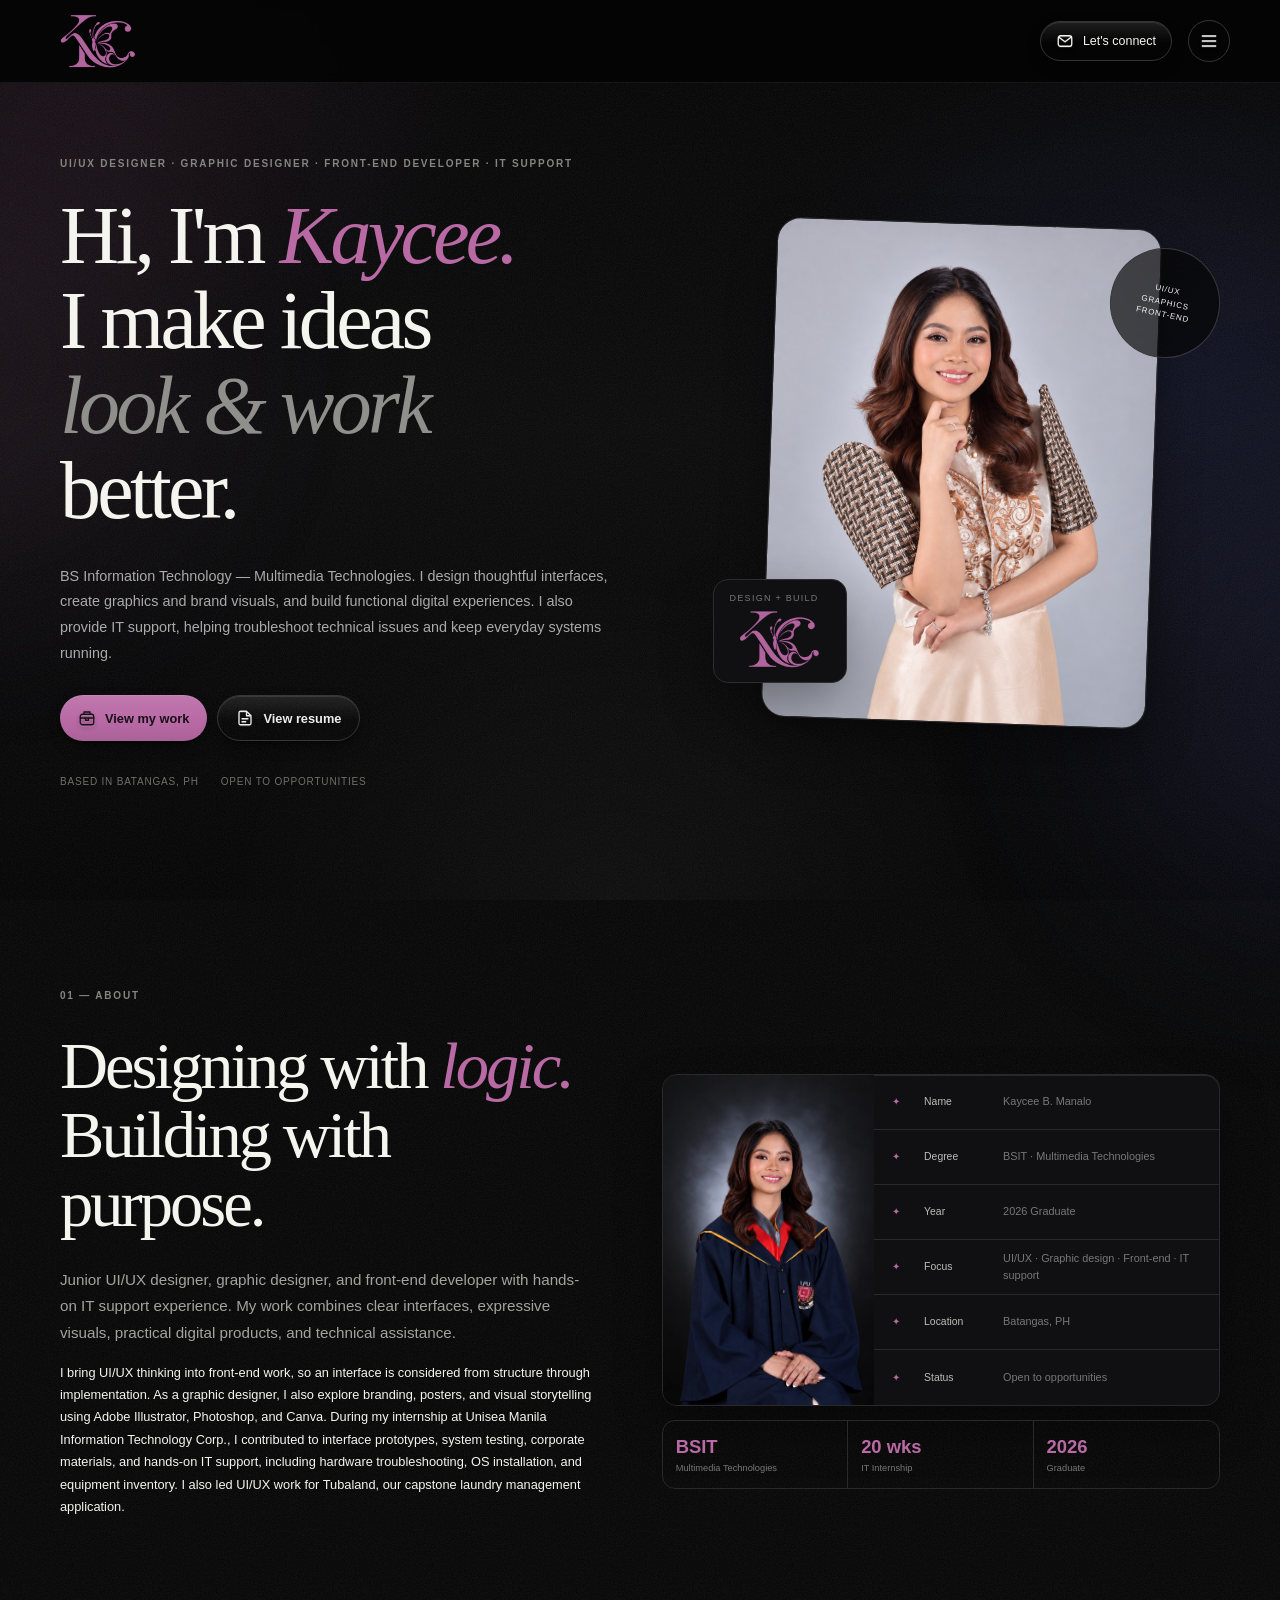
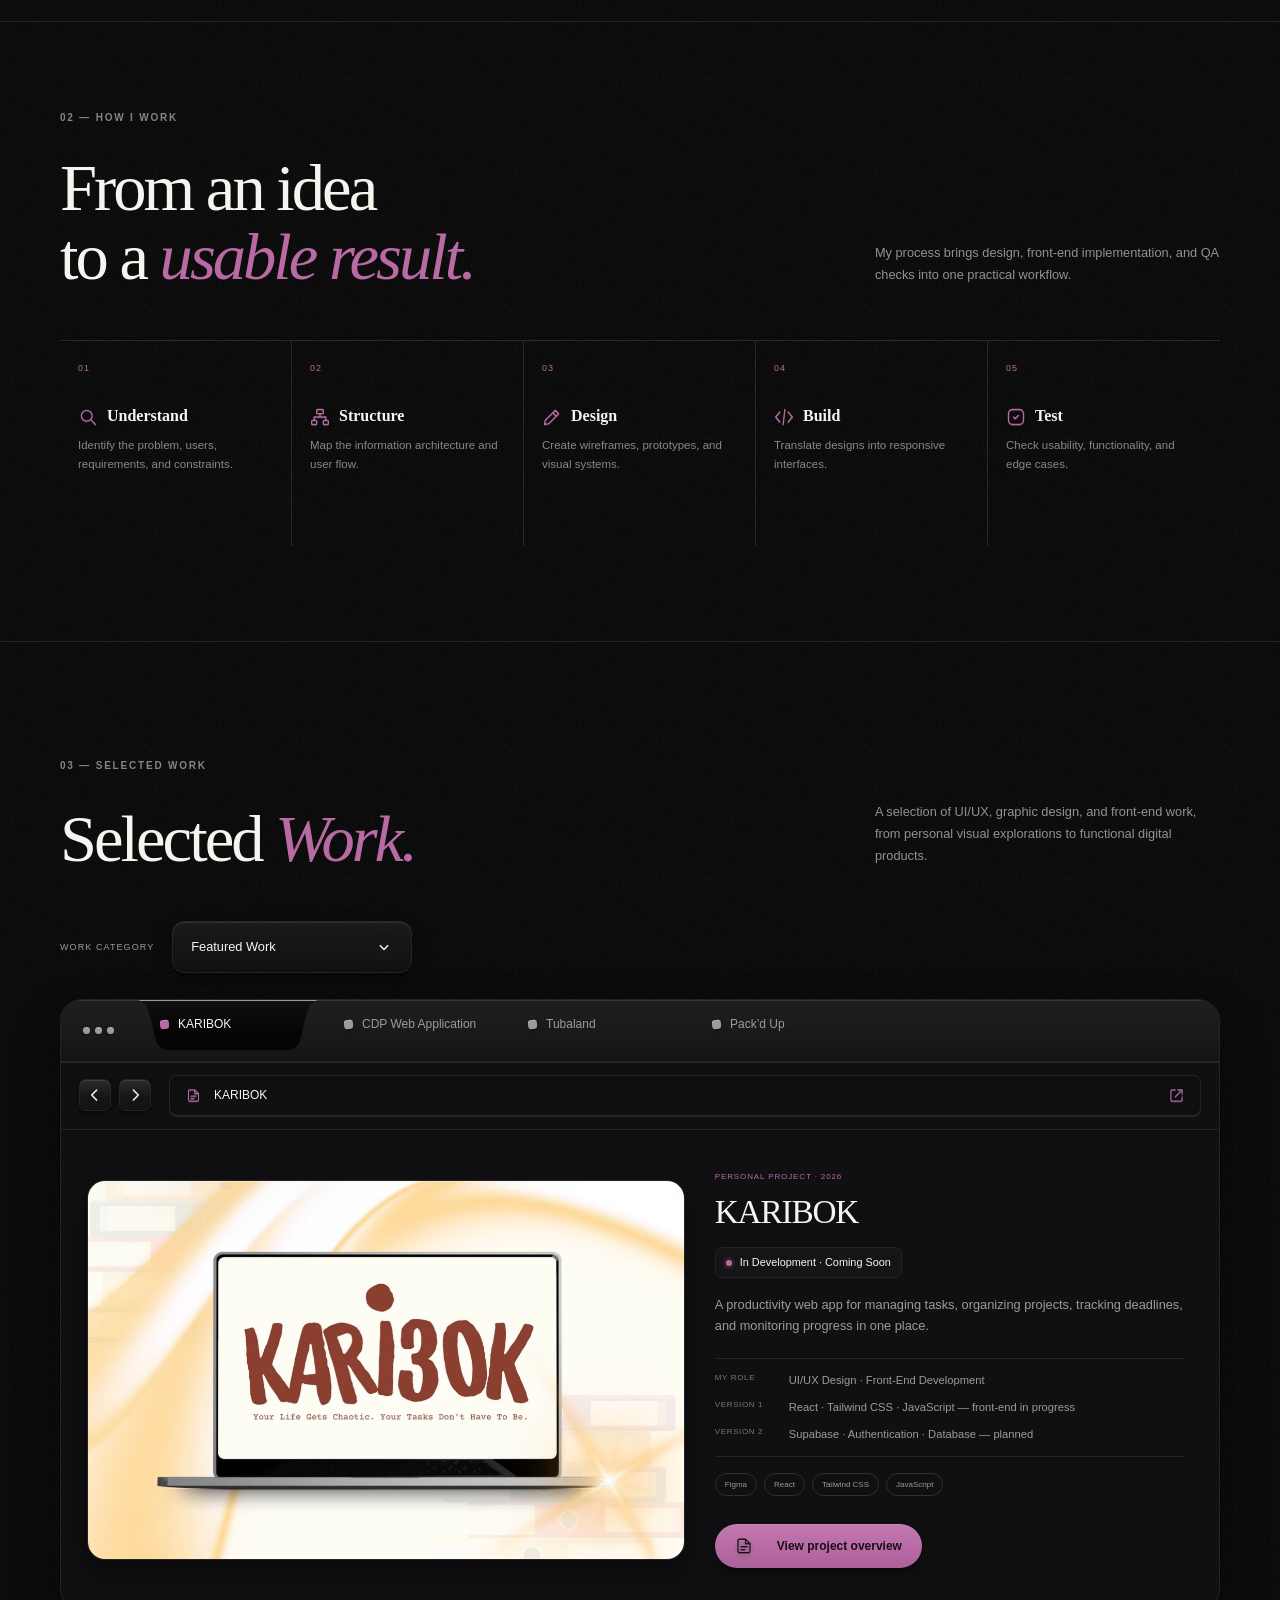
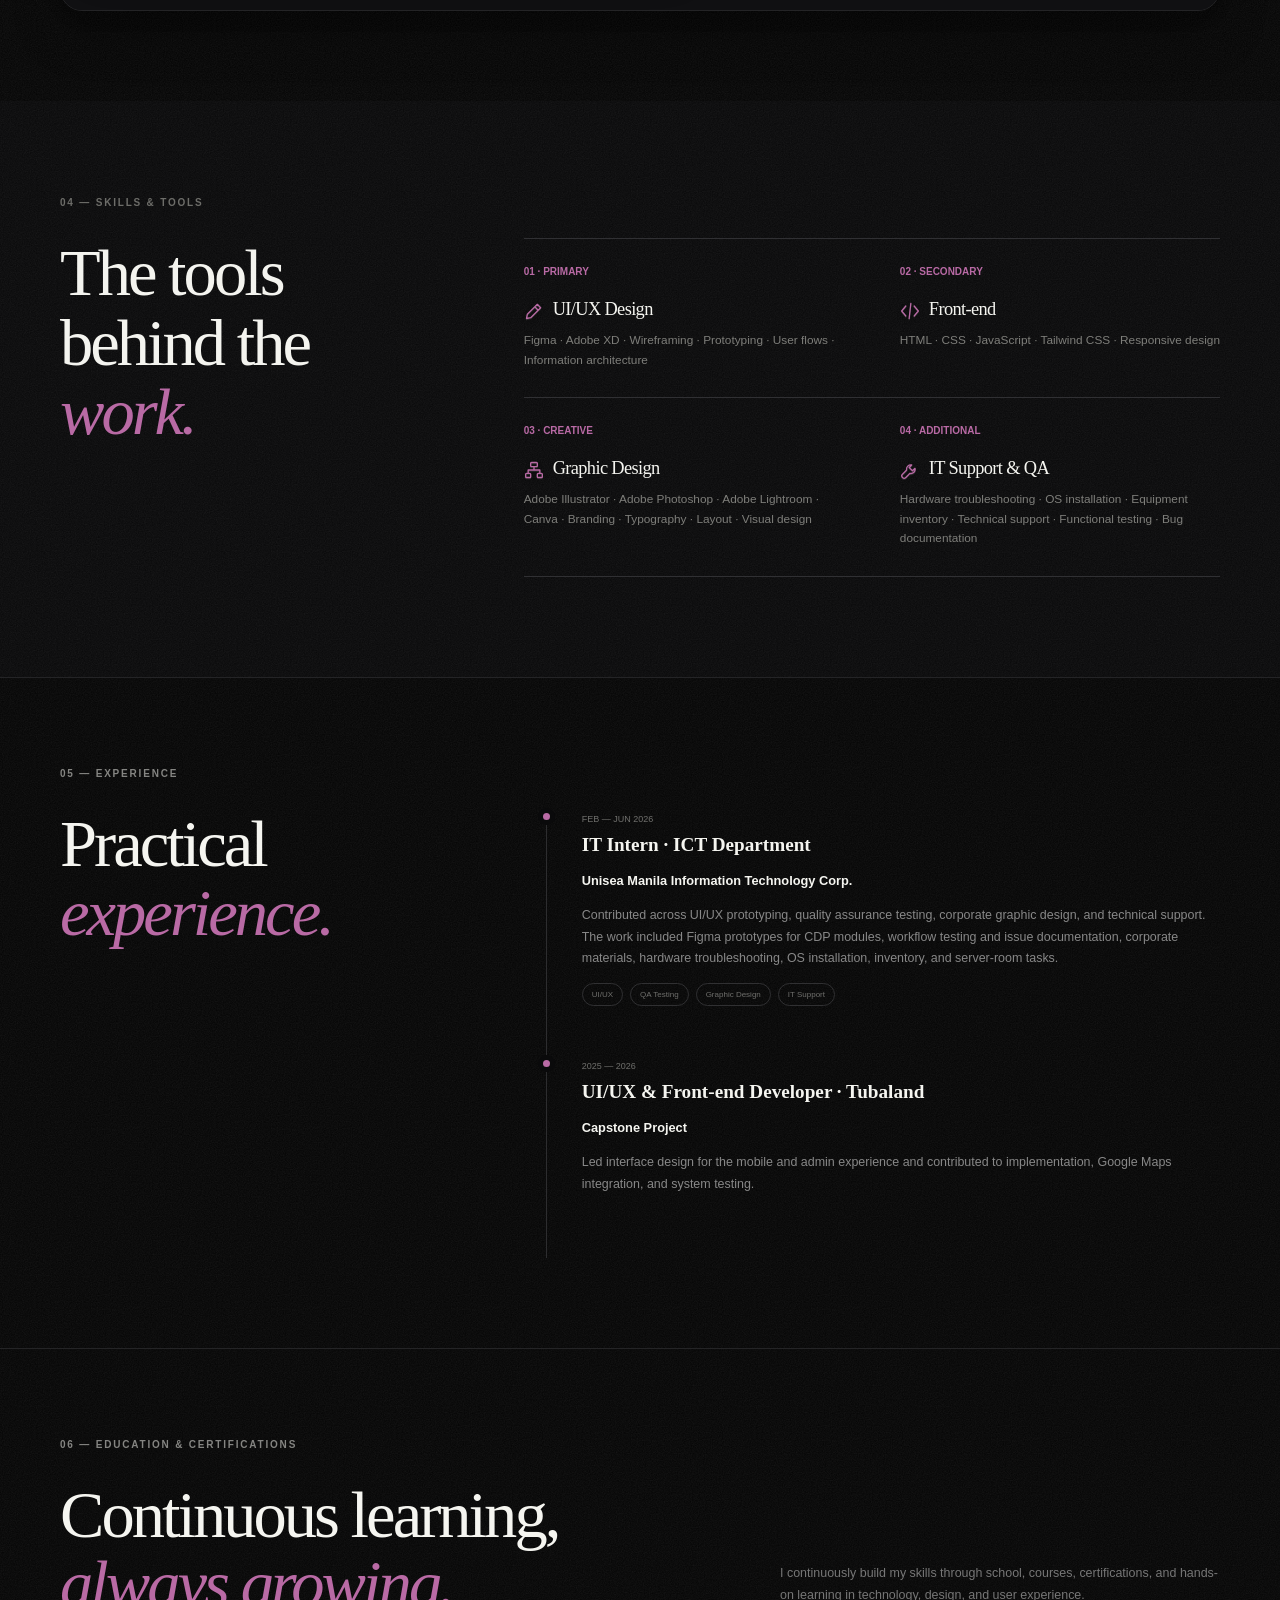
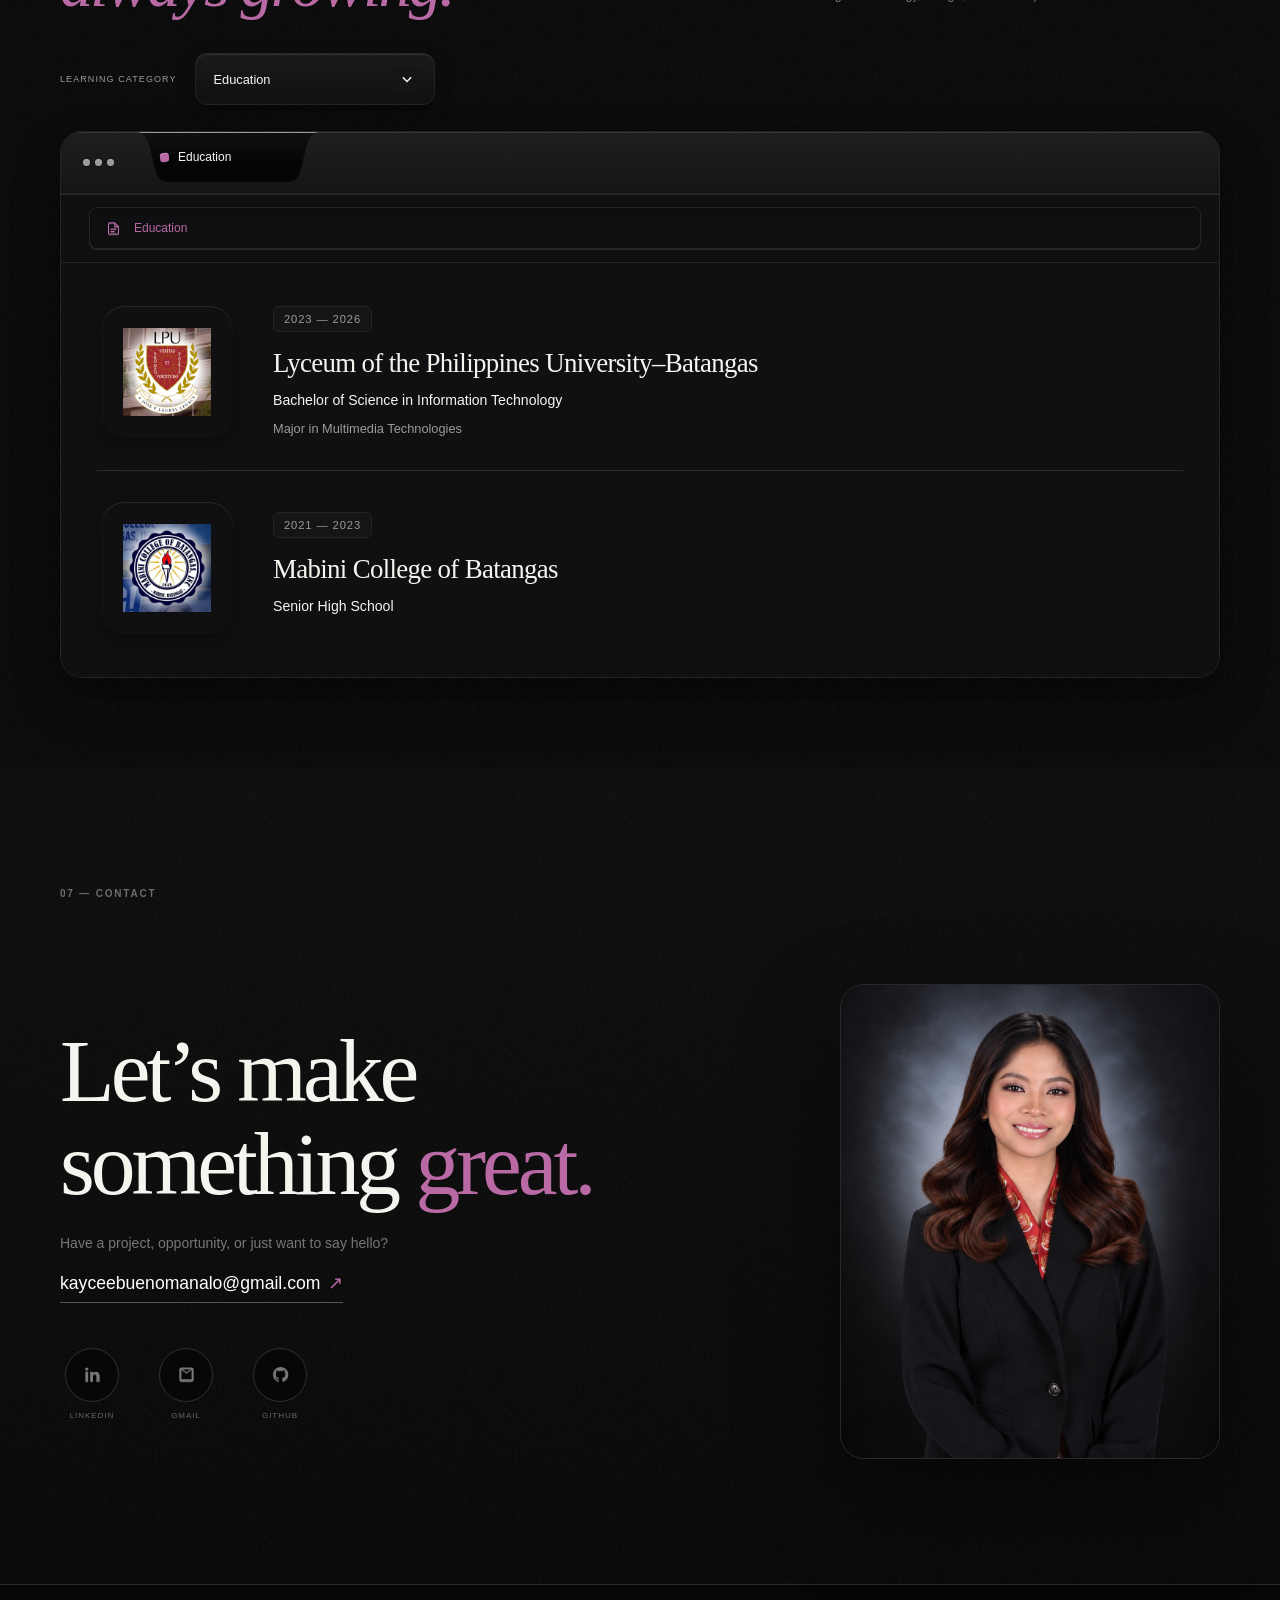
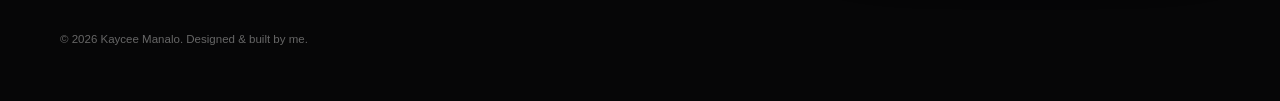
==== commit 5286c1d6: "Updated branding logo and added new info" ====
--- a/index.html
+++ b/index.html
@@ -1,13 +1,13 @@
 <!doctype html>
 <html lang="en">
 <head>
-<link rel="icon" type="image/png" href="assets/images/portfolio-new-branding-logo-3d.png">
+<link rel="icon" type="image/png" href="assets/images/portfolio-butterfly-logo.png">
 <meta charset="UTF-8"><meta name="viewport" content="width=device-width, initial-scale=1.0">
-<meta name="description" content="Kaycee Manalo is a junior UI/UX designer, graphic designer, and front-end developer creating thoughtful interfaces, expressive visuals, and useful digital experiences.">
-<meta property="og:title" content="Kaycee Manalo — UI/UX &amp; Graphic Designer · Front-end Developer">
-<meta property="og:description" content="UI/UX design, graphic design, and front-end development — from branding and posters to functional digital experiences.">
+<meta name="description" content="Kaycee Manalo works in UI/UX design, graphic design, front-end development, and IT support, creating useful digital experiences and helping resolve everyday technical issues.">
+<meta property="og:title" content="Kaycee Manalo — UI/UX &amp; Graphic Designer · Front-end Developer · IT Support">
+<meta property="og:description" content="UI/UX design, graphic design, front-end development, and IT support — from expressive visuals and digital products to hands-on technical assistance.">
 <meta property="og:image" content="assets/images/kaycee-studio.jpg">
-<title>Kaycee Manalo — UI/UX &amp; Graphic Designer · Front-end Developer</title>
+<title>Kaycee Manalo — UI/UX &amp; Graphic Designer · Front-end Developer · IT Support</title>
 <script>
 // Decide before the splash markup is painted, including local-file return links.
 (function(){
@@ -40,18 +40,18 @@
   <div class="splash-inner">
     <div class="splash-kicker">PORTFOLIO · 2026</div>
 
-    <div class="splash-brand"><img class="brand-logo" src="assets/images/portfolio-new-branding-logo-3d.png" alt="Kaycee Manalo logo"></div>
+    <div class="splash-brand"><img class="brand-logo" src="assets/images/portfolio-butterfly-logo.png" alt="Kaycee Manalo logo"></div>
     <p>DESIGN · TECHNOLOGY · DIGITAL EXPERIENCES</p>
     <div class="splash-line"><span></span></div>
     <div class="splash-status"><span>LOADING EXPERIENCE</span><b>PLEASE WAIT</b></div>
   </div>
 </div>
 <div class="bg-orb orb-1"></div><div class="bg-orb orb-2"></div><div class="noise"></div>
-<header id="site-header"><nav class="nav-wrap" aria-label="Primary navigation"><a href="#home" class="brand"><img class="brand-logo" src="assets/images/portfolio-new-branding-logo-3d.png" alt="Kaycee Manalo logo"></a><div class="desktop-nav"><a href="#work">Work</a><a href="#about">About</a><a href="#experience">Experience</a><a href="#skills">Skills</a></div><div class="nav-right"><a href="#contact" class="nav-cta">Let's connect ↗</a><button id="menu-btn" class="menu-btn" aria-expanded="false" aria-controls="mobile-menu" aria-label="Open menu">☰</button></div></nav></header>
+<header id="site-header"><nav class="nav-wrap" aria-label="Primary navigation"><a href="#home" class="brand"><img class="brand-logo" src="assets/images/portfolio-butterfly-logo.png" alt="Kaycee Manalo logo"></a><div class="desktop-nav"><a href="#work">Work</a><a href="#about">About</a><a href="#experience">Experience</a><a href="#skills">Skills</a></div><div class="nav-right"><a href="#contact" class="nav-cta">Let's connect ↗</a><button id="menu-btn" class="menu-btn" aria-expanded="false" aria-controls="mobile-menu" aria-label="Open menu">☰</button></div></nav></header>
 <div id="menu-overlay" class="menu-overlay"></div>
 <aside id="mobile-menu" class="mobile-menu" aria-hidden="true">
   <div class="mobile-menu-top">
-    <span class="brand"><img class="brand-logo" src="assets/images/portfolio-new-branding-logo-3d.png" alt="Kaycee Manalo logo"></span>
+    <span class="brand"><img class="brand-logo" src="assets/images/portfolio-butterfly-logo.png" alt="Kaycee Manalo logo"></span>
     <button id="menu-close" class="menu-close" aria-label="Close menu">×</button>
   </div>
   <nav class="mobile-menu-links">
@@ -71,13 +71,13 @@
   </div>
 </aside>
 <main>
-<section id="home" class="hero"><div class="container hero-grid"><div class="hero-copy reveal"><div class="eyebrow">UI/UX DESIGNER · GRAPHIC DESIGNER · FRONT-END DEVELOPER</div><h1>Hi, I'm <span>Kaycee.</span><br>I make ideas<br><em>look &amp; work</em><br>better.</h1><p>BS Information Technology — Multimedia Technologies. I design thoughtful interfaces, create graphics and brand visuals, and build functional digital experiences with a practical IT perspective.</p><div class="actions"><a class="btn btn-lime" href="#work">View my work ↗</a><a class="btn btn-outline" href="#contact">Let's connect ↗</a></div><div class="hero-meta"><span>Based in Batangas, PH</span><span>Open to opportunities</span></div></div><div class="hero-visual reveal delay-2"><div class="portrait-frame"><img src="assets/images/hero-portrait.jpg" alt="Portrait of Kaycee Manalo"></div><div class="floating-note"><span>DESIGN + BUILD</span><strong><img class="brand-logo" src="assets/images/portfolio-new-branding-logo-3d.png" alt="Kaycee Manalo logo"></strong></div><div class="circle-stamp">UI/UX<br>GRAPHICS<br>FRONT-END</div></div></div></section>
+<section id="home" class="hero"><div class="container hero-grid"><div class="hero-copy reveal"><div class="eyebrow">UI/UX DESIGNER · GRAPHIC DESIGNER · FRONT-END DEVELOPER · IT SUPPORT</div><h1>Hi, I'm <span>Kaycee.</span><br>I make ideas<br><em>look &amp; work</em><br>better.</h1><p>BS Information Technology — Multimedia Technologies. I design thoughtful interfaces, create graphics and brand visuals, and build functional digital experiences. I also provide IT support, helping troubleshoot technical issues and keep everyday systems running.</p><div class="actions"><a class="btn btn-lime" href="#work">View my work ↗</a><a class="btn btn-outline" href="#contact">Let's connect ↗</a></div><div class="hero-meta"><span>Based in Batangas, PH</span><span>Open to opportunities</span></div></div><div class="hero-visual reveal delay-2"><div class="portrait-frame"><img src="assets/images/hero-portrait.jpg" alt="Portrait of Kaycee Manalo"></div><div class="floating-note"><span>DESIGN + BUILD</span><strong><img class="brand-logo" src="assets/images/portfolio-butterfly-logo.png" alt="Kaycee Manalo logo"></strong></div><div class="circle-stamp">UI/UX<br>GRAPHICS<br>FRONT-END</div></div></div></section>
 
 <section id="work" class="section work-spotlight"><div class="container"><div class="section-kicker">01 — Featured work</div><div class="spotlight-heading"><div><h2 class="display reveal">Work that makes<br><span>the case.</span></h2></div><p class="body reveal">A selection of UI/UX, graphic design, and front-end work, from personal visual explorations to functional digital products.</p></div><div class="spotlight-grid"><article class="spotlight-card reveal"><a class="spotlight-media" href="cdp.html"><img src="assets/images/cdp-landing.png" alt="CDP Web Application landing interface"></a><div class="spotlight-copy"><span>INTERNSHIP PROJECT · 2026</span><h3>CDP Web Application</h3><p>Internal-system interface prototypes and workflow testing for clearer administrative experiences.</p><dl><div><dt>My role</dt><dd>UI/UX Design · System Prototyping · QA</dd></div><div><dt>Tools</dt><dd>Figma</dd></div></dl><div class="tags"><span>Figma</span><span>UI/UX</span><span>QA</span></div><a class="featured-link" href="cdp.html">View case study <b>→</b></a></div></article><article class="spotlight-card reveal delay-1"><a class="spotlight-media" href="tubaland.html"><img src="assets/images/tubaland-prototype-1.jpg" alt="Tubaland laundry management application interface"></a><div class="spotlight-copy"><span>CAPSTONE PROJECT · 2025–2026</span><h3>Tubaland</h3><p>Laundry management made simpler through a customer-facing Android app and administrative interface.</p><dl><div><dt>My role</dt><dd>UI/UX Designer · Front-end Developer</dd></div><div><dt>Tools</dt><dd>Android · Java · Google Maps</dd></div></dl><div class="tags"><span>UI/UX</span><span>Android</span><span>Java</span></div><a class="featured-link" href="tubaland.html">View case study <b>→</b></a></div></article><article class="spotlight-card reveal delay-2"><a class="spotlight-media" href="packd-up.html"><img src="assets/images/packd-up-5.jpeg" alt="Pack'd Up e-commerce product listing"></a><div class="spotlight-copy"><span>COURSE PROJECT · 2024</span><h3>Pack’d Up</h3><p>A responsive e-commerce concept centered on direct navigation and clean product presentation.</p><dl><div><dt>My role</dt><dd>Visual Direction · UI Design · Front-end</dd></div><div><dt>Tools</dt><dd>Figma · HTML · Tailwind CSS · JavaScript</dd></div></dl><div class="tags"><span>Figma</span><span>Tailwind</span><span>JavaScript</span></div><a class="featured-link" href="packd-up.html">View case study <b>→</b></a></div></article></div></div></section>
-<section id="about" class="section about-section"><div class="container"><div class="section-kicker">02 — About</div><div class="about-modern"><div class="about-copy reveal"><h2 class="display about-title">Designing with <span>logic.</span><br>Building with purpose.</h2><p class="lead">Junior UI/UX designer, graphic designer, and front-end developer focused on clear interfaces, expressive visuals, and practical digital products.</p><p class="body">I bring UI/UX thinking into front-end work, so an interface is considered from structure through implementation. As a graphic designer, I also explore branding, posters, and visual storytelling using Adobe Illustrator, Photoshop, and Canva. During my internship at Unisea Manila Information Technology Corp., I contributed to interface prototypes, system testing, corporate materials, and hands-on technical support. I also led UI/UX work for Tubaland, our capstone laundry management application.</p></div><div class="about-side reveal delay-2"><div class="about-card"><div class="about-photo-modern"><img src="assets/images/about-portrait.jpg" alt="Kaycee Manalo in graduation attire"></div><div class="about-table"><div><span>✦</span><b>Name</b><em>Kaycee B. Manalo</em></div><div><span>✦</span><b>Degree</b><em>BSIT · Multimedia Technologies</em></div><div><span>✦</span><b>Year</b><em>2026 Graduate</em></div><div><span>✦</span><b>Focus</b><em>UI/UX · Graphic design · Front-end · IT</em></div><div><span>✦</span><b>Location</b><em>Batangas, PH</em></div><div><span>✦</span><b>Status</b><em>Open to opportunities</em></div></div></div><div class="about-mini-stats"><div><strong>BSIT</strong><span>Multimedia Technologies</span></div><div><strong>20 wks</strong><span>IT Internship</span></div><div><strong>2026</strong><span>Graduate</span></div></div></div></div></div></section>
+<section id="about" class="section about-section"><div class="container"><div class="section-kicker">02 — About</div><div class="about-modern"><div class="about-copy reveal"><h2 class="display about-title">Designing with <span>logic.</span><br>Building with purpose.</h2><p class="lead">Junior UI/UX designer, graphic designer, and front-end developer with hands-on IT support experience. My work combines clear interfaces, expressive visuals, practical digital products, and technical assistance.</p><p class="body">I bring UI/UX thinking into front-end work, so an interface is considered from structure through implementation. As a graphic designer, I also explore branding, posters, and visual storytelling using Adobe Illustrator, Photoshop, and Canva. During my internship at Unisea Manila Information Technology Corp., I contributed to interface prototypes, system testing, corporate materials, and hands-on IT support, including hardware troubleshooting, OS installation, and equipment inventory. I also led UI/UX work for Tubaland, our capstone laundry management application.</p></div><div class="about-side reveal delay-2"><div class="about-card"><div class="about-photo-modern"><img src="assets/images/about-portrait.jpg" alt="Kaycee Manalo in graduation attire"></div><div class="about-table"><div><span>✦</span><b>Name</b><em>Kaycee B. Manalo</em></div><div><span>✦</span><b>Degree</b><em>BSIT · Multimedia Technologies</em></div><div><span>✦</span><b>Year</b><em>2026 Graduate</em></div><div><span>✦</span><b>Focus</b><em>UI/UX · Graphic design · Front-end · IT support</em></div><div><span>✦</span><b>Location</b><em>Batangas, PH</em></div><div><span>✦</span><b>Status</b><em>Open to opportunities</em></div></div></div><div class="about-mini-stats"><div><strong>BSIT</strong><span>Multimedia Technologies</span></div><div><strong>20 wks</strong><span>IT Internship</span></div><div><strong>2026</strong><span>Graduate</span></div></div></div></div></div></section>
 
 <section class="section process-section"><div class="container"><div class="section-kicker">03 — How I work</div><div class="process-heading"><h2 class="display reveal">From an idea<br>to a <span>usable result.</span></h2><p class="body reveal">My process brings design, front-end implementation, and QA checks into one practical workflow.</p></div><ol class="process-list reveal"><li><b>01</b><div><h3>Understand</h3><p>Identify the problem, users, requirements, and constraints.</p></div></li><li><b>02</b><div><h3>Structure</h3><p>Map the information architecture and user flow.</p></div></li><li><b>03</b><div><h3>Design</h3><p>Create wireframes, prototypes, and visual systems.</p></div></li><li><b>04</b><div><h3>Build</h3><p>Translate designs into responsive interfaces.</p></div></li><li><b>05</b><div><h3>Test</h3><p>Check usability, functionality, and edge cases.</p></div></li></ol></div></section>
-<section id="skills" class="section dark skills-section"><div class="container"><div class="section-kicker light">05 — Skills &amp; tools</div><div class="skills-layout"><div class="skills-intro reveal"><h2 class="display light">The tools<br>behind the <span>work.</span></h2></div><div class="skills-grid reveal"><article><b>01 · PRIMARY</b><h3>UI/UX Design</h3><p>Figma · Adobe XD · Wireframing · Prototyping · User flows · Information architecture</p></article><article><b>02 · SECONDARY</b><h3>Front-end</h3><p>HTML · CSS · JavaScript · Tailwind CSS · Responsive design</p></article><article><b>03 · CREATIVE</b><h3>Graphic Design</h3><p>Adobe Illustrator · Adobe Photoshop · Adobe Lightroom · Canva · Branding · Typography · Layout · Visual design</p></article><article><b>04 · ADDITIONAL</b><h3>QA &amp; IT</h3><p>Functional testing · Bug documentation · Troubleshooting · Technical support</p></article></div></div></div></section>
+<section id="skills" class="section dark skills-section"><div class="container"><div class="section-kicker light">05 — Skills &amp; tools</div><div class="skills-layout"><div class="skills-intro reveal"><h2 class="display light">The tools<br>behind the <span>work.</span></h2></div><div class="skills-grid reveal"><article><b>01 · PRIMARY</b><h3>UI/UX Design</h3><p>Figma · Adobe XD · Wireframing · Prototyping · User flows · Information architecture</p></article><article><b>02 · SECONDARY</b><h3>Front-end</h3><p>HTML · CSS · JavaScript · Tailwind CSS · Responsive design</p></article><article><b>03 · CREATIVE</b><h3>Graphic Design</h3><p>Adobe Illustrator · Adobe Photoshop · Adobe Lightroom · Canva · Branding · Typography · Layout · Visual design</p></article><article><b>04 · ADDITIONAL</b><h3>IT Support &amp; QA</h3><p>Hardware troubleshooting · OS installation · Equipment inventory · Technical support · Functional testing · Bug documentation</p></article></div></div></div></section>
 <section id="designs" class="section dark designs-section"><div class="container">
 
 <div class="section-kicker light">06 — Selected corporate work</div>
